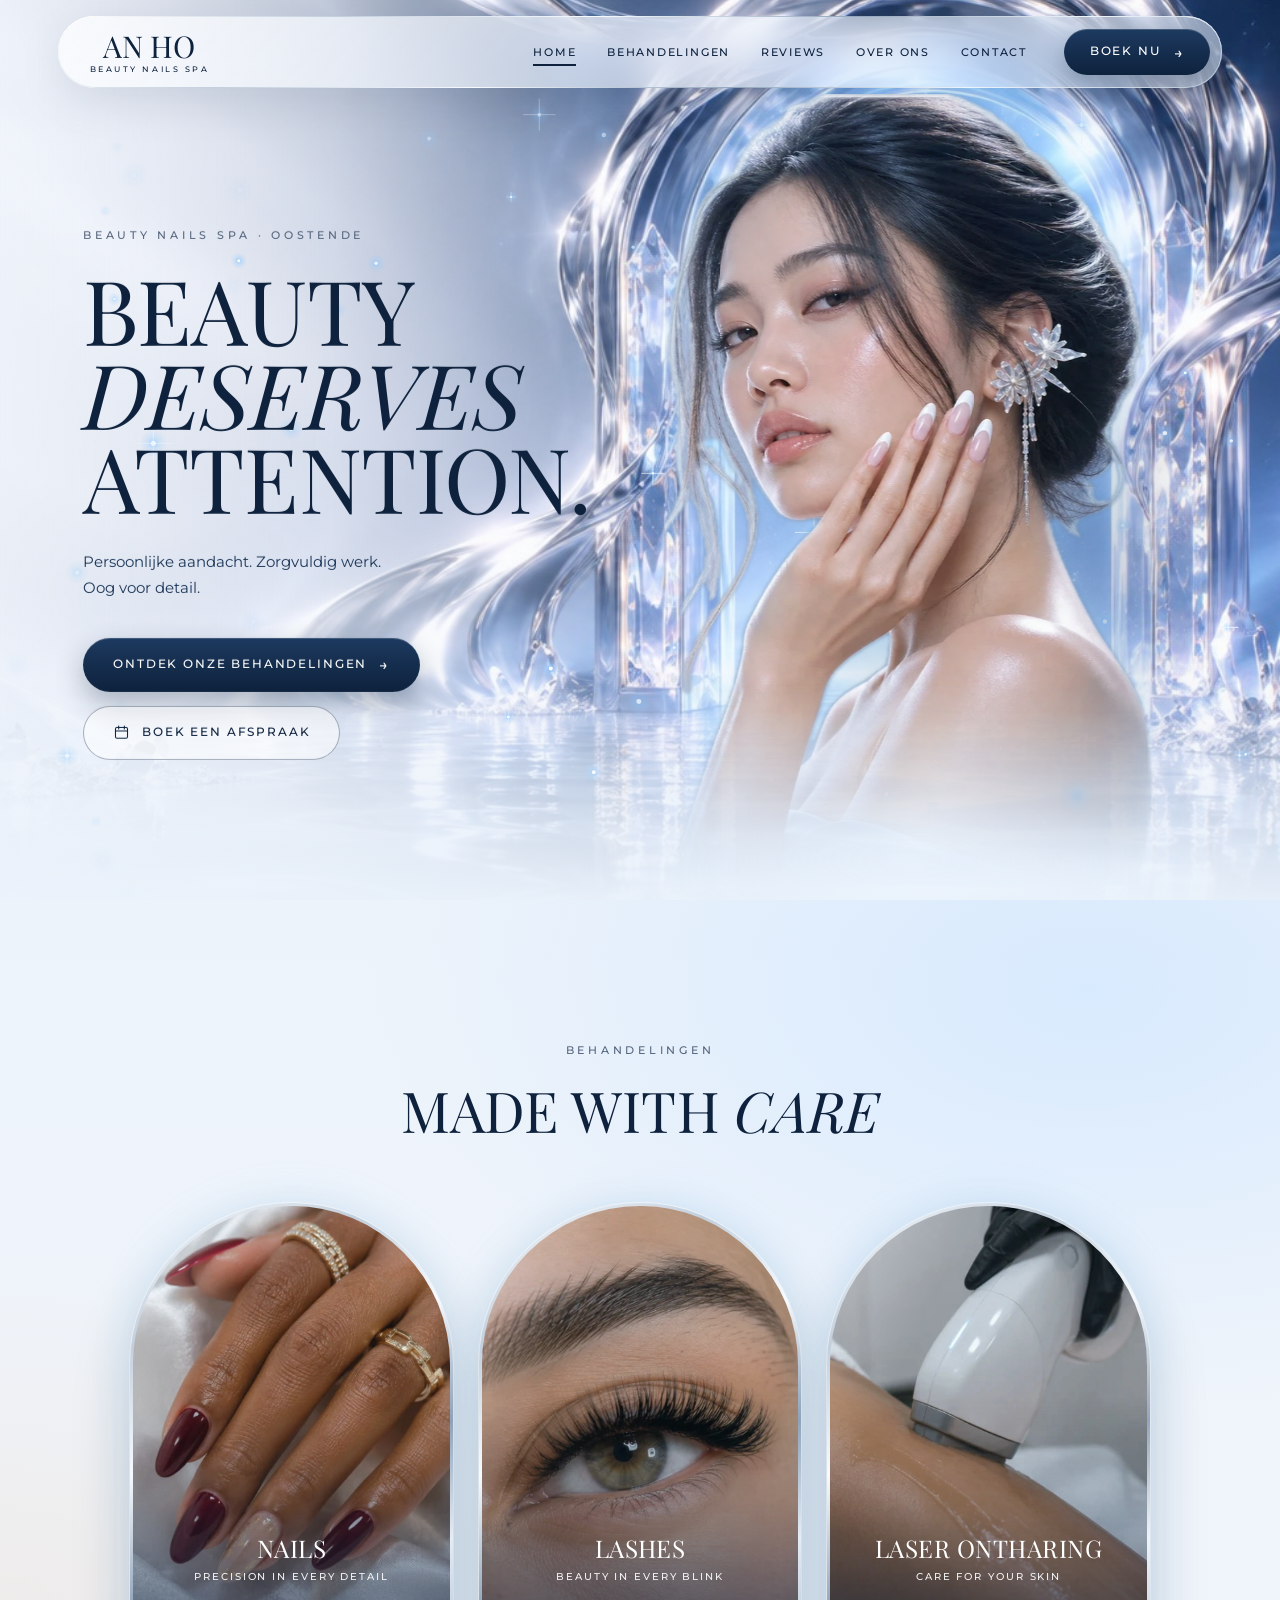
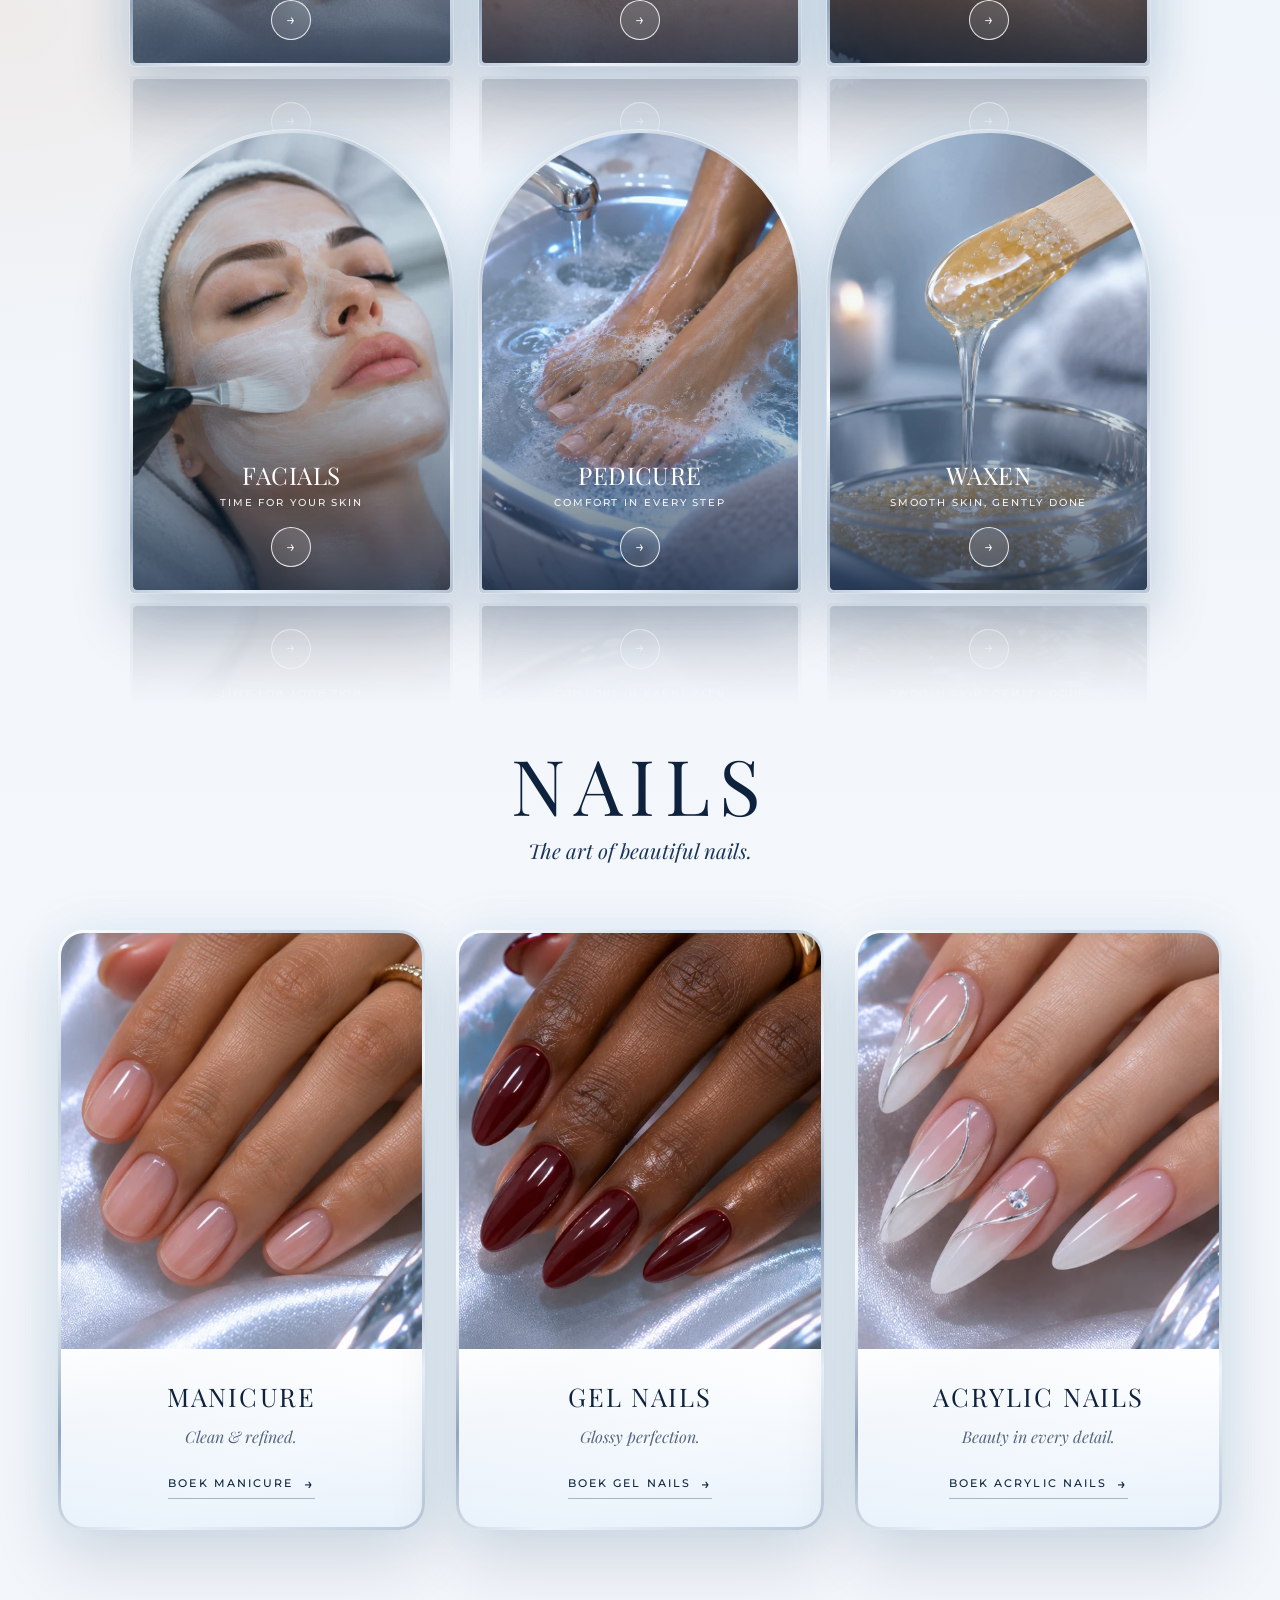
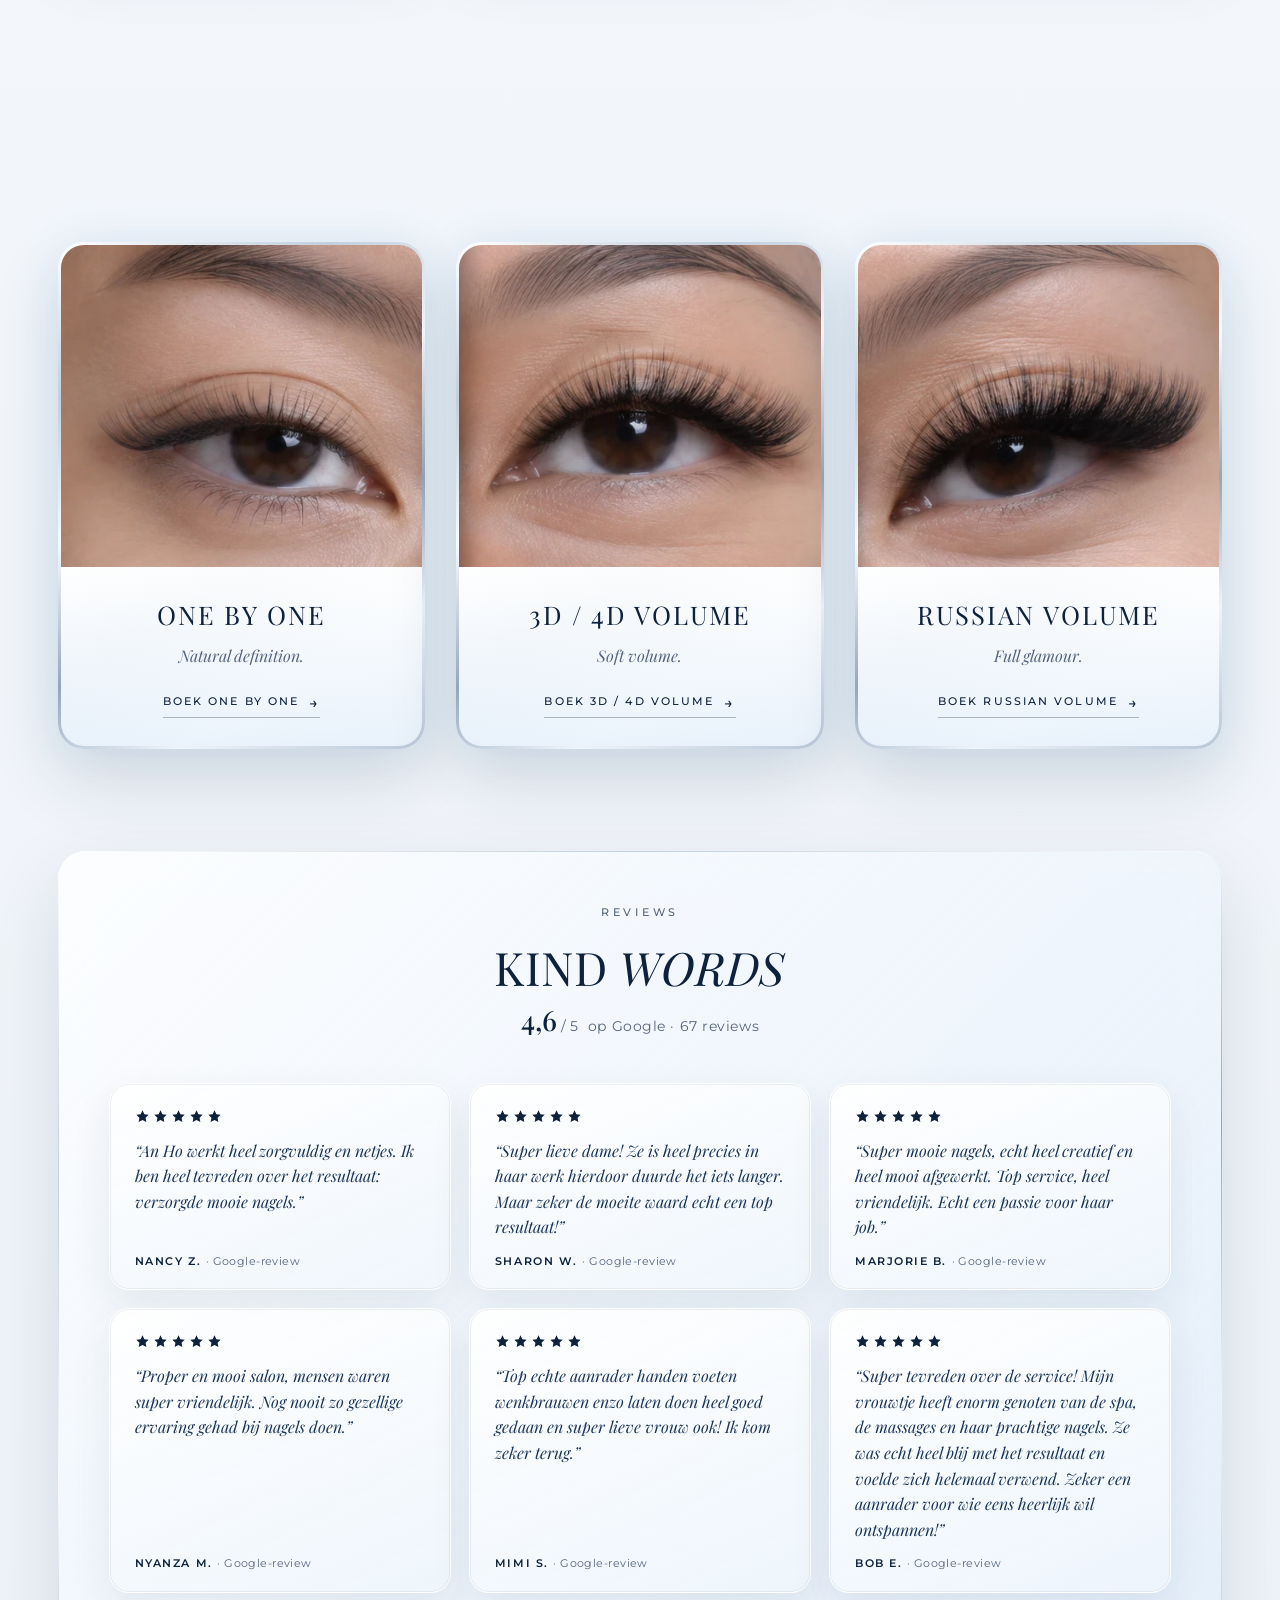
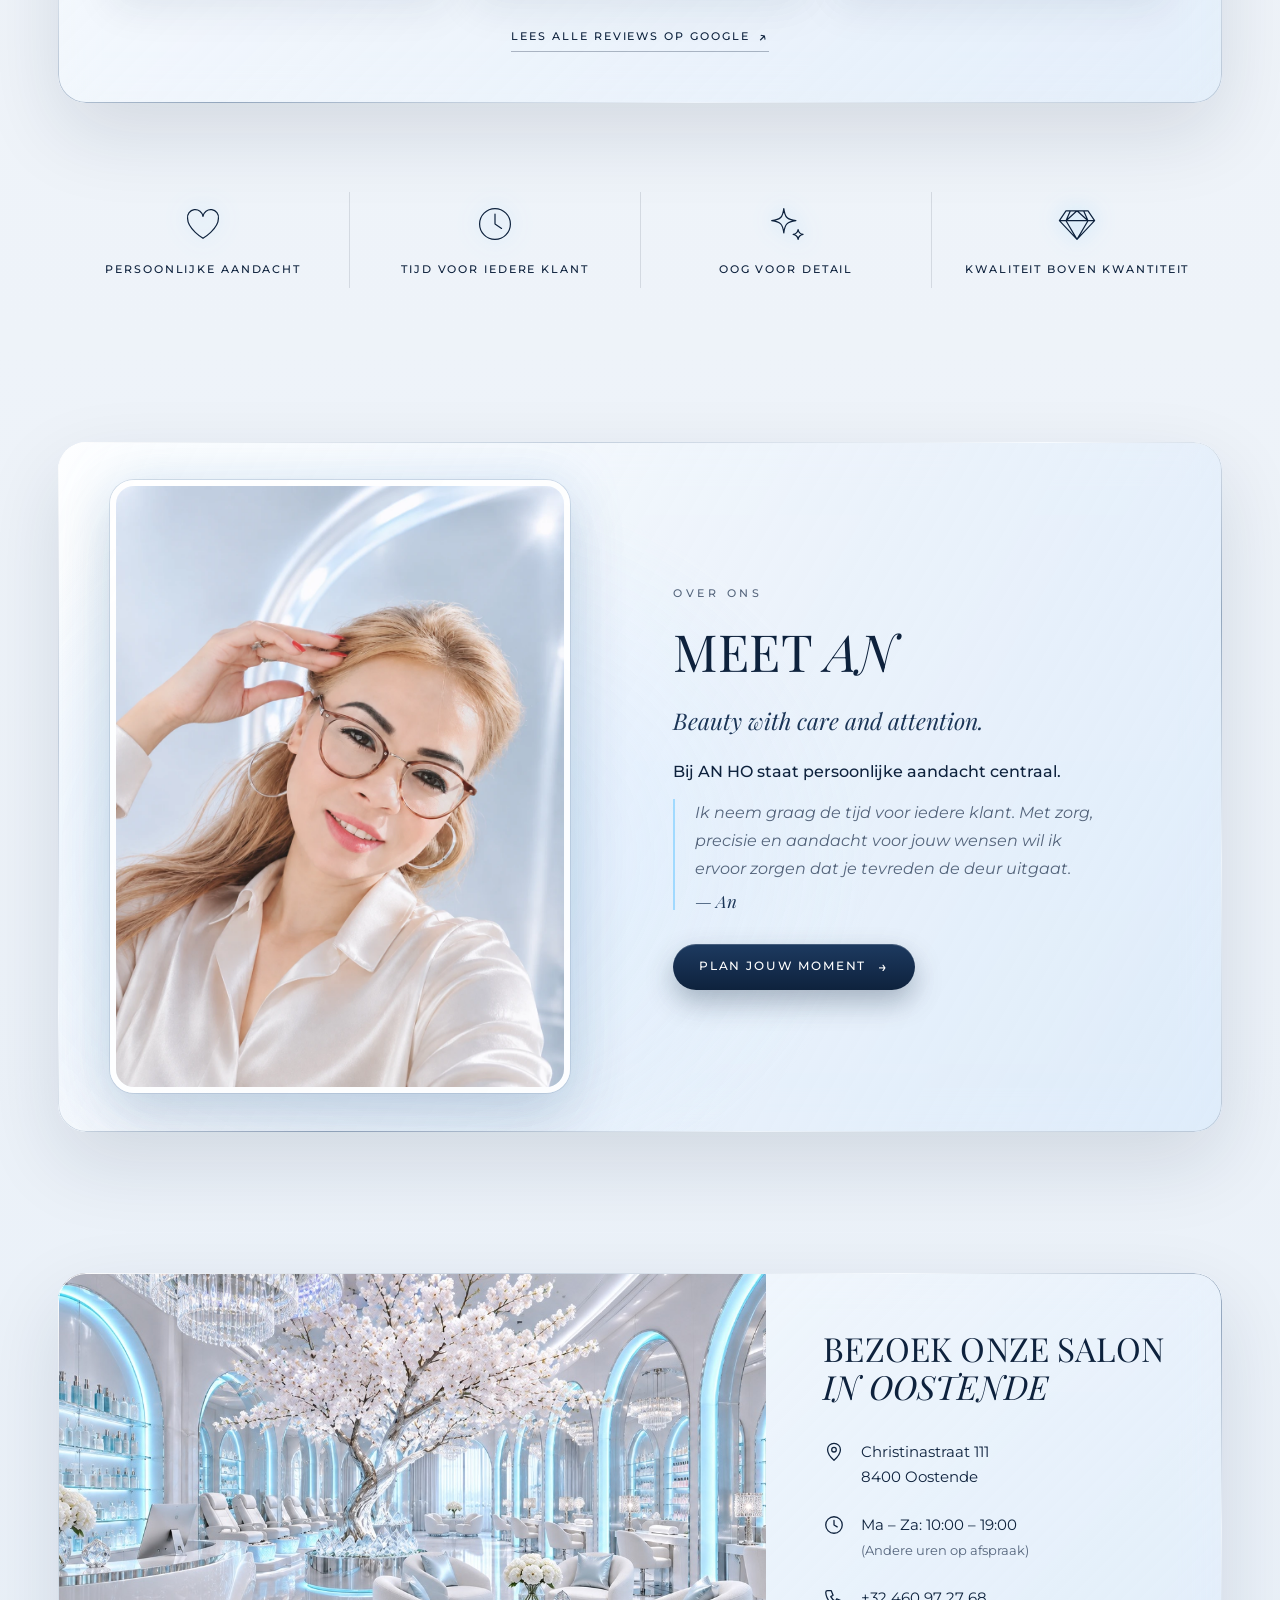
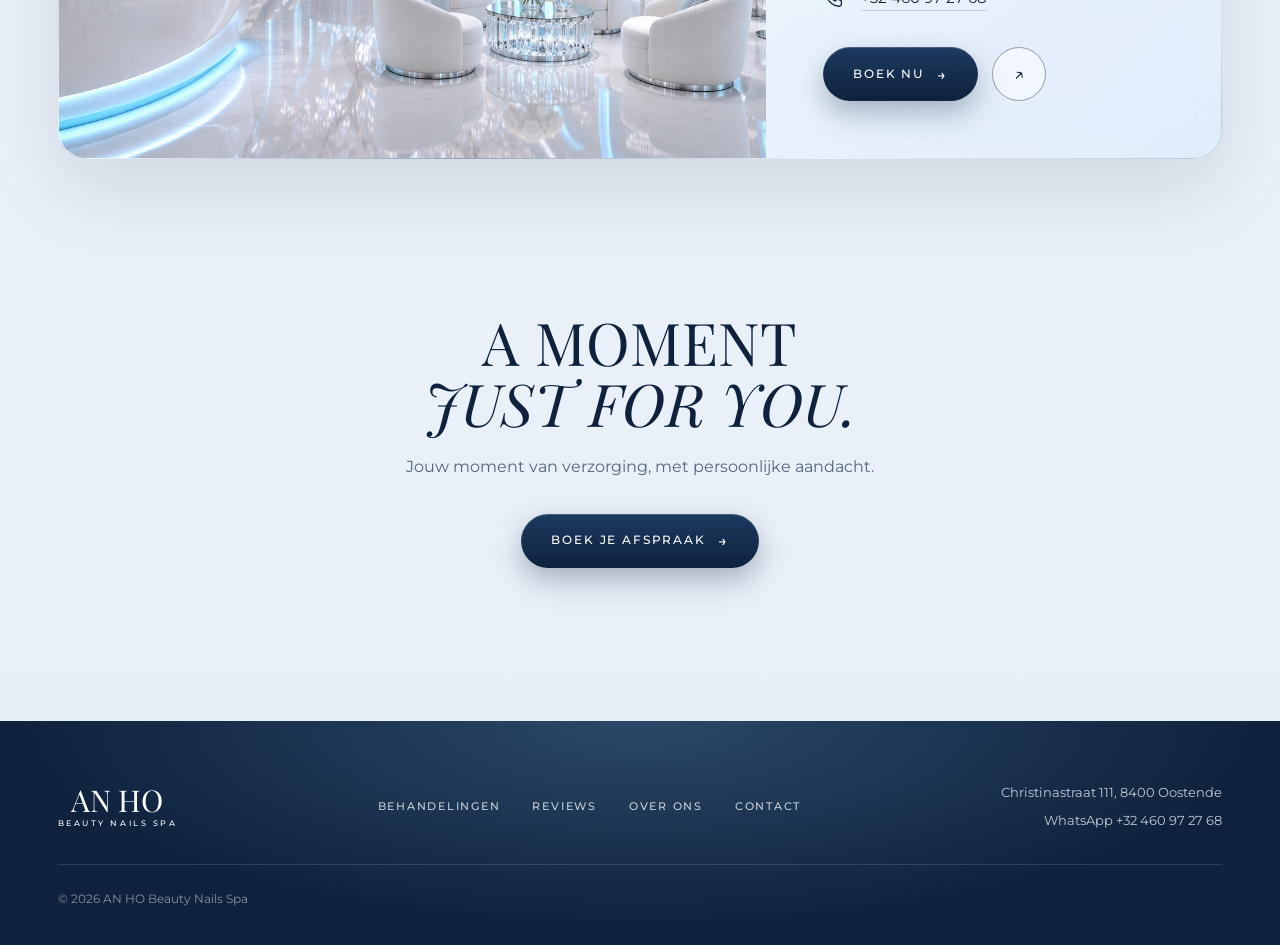
==== index.html @ 049bf2ed "Website AN HO Beauty Nails Spa Statische site voor GitHub Pages: hero met portaal en model, behandel" ====
<!doctype html>
<html lang="nl">
<head>
  <meta charset="utf-8" />
  <meta name="viewport" content="width=device-width, initial-scale=1" />
  <meta name="theme-color" content="#E9F1FA" />
  <meta name="description" content="AN HO Beauty Nails Spa in Oostende: nails, lashes, laser ontharing en facials met persoonlijke aandacht, zorgvuldig werk en oog voor detail. Boek je afspraak via WhatsApp." />
  <title>AN HO Beauty Nails Spa · Oostende</title>
  <link rel="preconnect" href="https://fonts.googleapis.com" />
  <link rel="preconnect" href="https://fonts.gstatic.com" crossorigin />
  <link href="https://fonts.googleapis.com/css2?family=Montserrat:wght@300;400;500;600&family=Playfair+Display:ital,wght@0,400;0,500;1,400;1,500&display=swap" rel="stylesheet" />
  <link rel="preload" href="media/portal.jpg" as="image" />
  <link rel="preload" href="media/hero-model.webp" as="image" />
  <link rel="stylesheet" href="styles.css?v=20261123m" />
</head>
<body>
  <a class="skip" href="#main">Ga naar de inhoud</a>

  <!-- ================= HEADER ================= -->
  <header class="header" id="header">
    <a class="logo" href="#home" aria-label="AN HO Beauty Nails Spa, naar boven">
      <span class="logo-main">AN HO</span>
      <span class="logo-sub">Beauty Nails Spa</span>
    </a>
    <nav class="nav" id="nav" aria-label="Hoofdmenu">
      <a href="#home" class="is-current">Home</a>
      <a href="#behandelingen">Behandelingen</a>
      <a href="#reviews">Reviews</a>
      <a href="#over-ons">Over ons</a>
      <a href="#contact">Contact</a>
      <a class="btn btn-primary nav-cta" href="https://wa.me/32460972768?text=Hallo%20AN%20HO%2C%20ik%20wil%20graag%20een%20afspraak%20boeken." target="_blank" rel="noreferrer">Boek nu <span class="arrow" aria-hidden="true">→</span></a>
    </nav>
    <button class="menu-btn" id="menu-btn" type="button" aria-expanded="false" aria-controls="nav" aria-label="Menu openen">
      <span></span><span></span><span></span>
    </button>
  </header>

  <main id="main">

    <!-- ================= HERO — portaal + gefotografeerde hand ================= -->
    <section class="hero" id="home" aria-labelledby="hero-title">
      <div class="hero-stage">
        <div class="hero-bg" aria-hidden="true">
          <video class="hero-bg-video" src="media/portal-loop.mp4" poster="media/portal.jpg" muted loop playsinline preload="auto" disablepictureinpicture></video>
          <span class="hero-arch-glow"></span>
          <span class="hero-arch-glint"></span>
        </div>
        <div class="hero-veil" aria-hidden="true"></div>
        <canvas class="hero-particles hero-particles-back" aria-hidden="true"></canvas>
        <div class="hero-model" aria-hidden="true">
          <div class="hero-model-float">
            <img src="media/hero-model.webp" alt="" width="740" height="1199" fetchpriority="high" />
            <span class="hero-model-tint"></span>
            <span class="hero-model-rim rim-left"></span>
            <span class="hero-model-rim rim-right"></span>
          </div>
        </div>
        <div class="hero-haze" aria-hidden="true"></div>
        <canvas class="hero-particles hero-particles-front" aria-hidden="true"></canvas>

        <div class="hero-content">
          <p class="eyebrow">Beauty Nails Spa · Oostende</p>
          <h1 id="hero-title">Beauty<br /><em>deserves</em><br />attention.</h1>
          <p class="hero-intro"><span>Persoonlijke aandacht.</span> <span>Zorgvuldig werk.</span> <span>Oog voor detail.</span></p>
          <div class="hero-actions">
            <a class="btn btn-primary btn-lg" href="#behandelingen">Ontdek onze behandelingen <span class="arrow" aria-hidden="true">→</span></a>
            <a class="btn btn-glass btn-lg" href="https://wa.me/32460972768?text=Hallo%20AN%20HO%2C%20ik%20wil%20graag%20een%20afspraak%20boeken." target="_blank" rel="noreferrer">
              <svg viewBox="0 0 24 24" aria-hidden="true"><rect x="3.5" y="5" width="17" height="15" rx="2"/><path d="M3.5 10h17M8 3v4M16 3v4"/></svg>
              Boek een afspraak
            </a>
          </div>
        </div>
      </div>
    </section>

    <!-- ================= BEHANDELINGEN — glazen portalen ================= -->
    <section class="treatments" id="behandelingen" aria-labelledby="treat-title">
      <div class="section-head reveal">
        <p class="eyebrow">Behandelingen</p>
        <h2 id="treat-title">Made with <em>care</em></h2>
      </div>
      <div class="arch-grid">
        <a class="arch reveal" href="#nails">
          <span class="arch-frame"><img class="arch-photo arch-nails" src="media/treat-nails.jpg?v=2" alt="Hand met verzorgde, zachtroze French manicure op zilverwit satijn" loading="lazy" width="488" height="667" /></span>
          <span class="arch-info">
            <span class="arch-title">Nails</span>
            <span class="arch-sub">Precision in every detail</span>
            <span class="circle" aria-hidden="true">→</span>
          </span>
        </a>
        <a class="arch reveal" href="#lashes">
          <span class="arch-frame"><img class="arch-photo arch-lashes" src="media/treat-lashes.jpg?v=2" alt="Close-up van een oog met professioneel gezette wimperextensions" loading="lazy" width="488" height="667" /></span>
          <span class="arch-info">
            <span class="arch-title">Lashes</span>
            <span class="arch-sub">Beauty in every blink</span>
            <span class="circle" aria-hidden="true">→</span>
          </span>
        </a>
        <a class="arch reveal" href="https://wa.me/32460972768?text=Hallo%20AN%20HO%2C%20ik%20wil%20graag%20een%20afspraak%20voor%20laser%20ontharing." target="_blank" rel="noreferrer">
          <span class="arch-frame"><img class="arch-photo arch-laser" src="media/treat-laser.jpg?v=2" alt="Laserontharing: een behandelaar houdt het toestel op de huid" loading="lazy" width="488" height="667" /></span>
          <span class="arch-info">
            <span class="arch-title">Laser ontharing</span>
            <span class="arch-sub">Care for your skin</span>
            <span class="circle" aria-hidden="true">→</span>
          </span>
        </a>
        <a class="arch reveal" href="https://wa.me/32460972768?text=Hallo%20AN%20HO%2C%20ik%20wil%20graag%20een%20afspraak%20voor%20een%20facial." target="_blank" rel="noreferrer">
          <span class="arch-frame"><img class="arch-photo arch-facials" src="media/treat-facials.jpg?v=2" alt="Vrouw met gesloten ogen krijgt een gezichtsmasker aangebracht met een kwastje" loading="lazy" width="488" height="667" /></span>
          <span class="arch-info">
            <span class="arch-title">Facials</span>
            <span class="arch-sub">Time for your skin</span>
            <span class="circle" aria-hidden="true">→</span>
          </span>
        </a>
        <a class="arch reveal" href="https://wa.me/32460972768?text=Hallo%20AN%20HO%2C%20ik%20wil%20graag%20een%20afspraak%20voor%20een%20pedicure." target="_blank" rel="noreferrer">
          <span class="arch-frame"><img class="arch-photo arch-pedicure" src="media/treat-pedicure.jpg" alt="Voeten in een voetbad met schuimend water tijdens een pedicure" loading="lazy" width="683" height="1053" /></span>
          <span class="arch-info">
            <span class="arch-title">Pedicure</span>
            <span class="arch-sub">Comfort in every step</span>
            <span class="circle" aria-hidden="true">→</span>
          </span>
        </a>
        <a class="arch reveal" href="https://wa.me/32460972768?text=Hallo%20AN%20HO%2C%20ik%20wil%20graag%20een%20afspraak%20om%20te%20waxen." target="_blank" rel="noreferrer">
          <span class="arch-frame"><img class="arch-photo arch-waxen" src="media/treat-waxen.jpg" alt="Warme wax die van een houten spatel in een glazen schaal loopt" loading="lazy" width="683" height="1053" /></span>
          <span class="arch-info">
            <span class="arch-title">Waxen</span>
            <span class="arch-sub">Smooth skin, gently done</span>
            <span class="circle" aria-hidden="true">→</span>
          </span>
        </a>
      </div>
    </section>

    <!-- ================= NAILS — drie diensten ================= -->
    <section class="nails" id="nails" aria-labelledby="nails-title">
      <div class="section-head reveal">
        <h2 id="nails-title">Nails</h2>
        <p class="section-sub">The art of beautiful nails.</p>
      </div>
      <div class="nail-grid">
        <article class="nail-card reveal">
          <div class="nail-img"><img src="media/nails-manicure.jpg?v=2" alt="Close-up van verzorgde nagels met glanzende nude lak" loading="lazy" width="548" height="941" /></div>
          <div class="nail-body">
            <h3>Manicure</h3>
            <p class="nail-tag">Clean &amp; refined.</p>
            <a class="nail-link" href="https://wa.me/32460972768?text=Hallo%20AN%20HO%2C%20ik%20wil%20graag%20een%20afspraak%20voor%20een%20manicure." target="_blank" rel="noreferrer">Boek manicure <span class="arrow" aria-hidden="true">→</span></a>
          </div>
        </article>
        <article class="nail-card reveal">
          <div class="nail-img"><img src="media/nails-gel.jpg?v=2" alt="Close-up van hoogglanzende parelwitte gelnagels" loading="lazy" width="548" height="941" /></div>
          <div class="nail-body">
            <h3>Gel nails</h3>
            <p class="nail-tag">Glossy perfection.</p>
            <a class="nail-link" href="https://wa.me/32460972768?text=Hallo%20AN%20HO%2C%20ik%20wil%20graag%20een%20afspraak%20voor%20gel%20nails." target="_blank" rel="noreferrer">Boek gel nails <span class="arrow" aria-hidden="true">→</span></a>
          </div>
        </article>
        <article class="nail-card reveal">
          <div class="nail-img"><img src="media/nails-acrylic.jpg?v=2" alt="Close-up van lange gebeeldhouwde acrylnagels met zilveren chroomdetails" loading="lazy" width="548" height="941" /></div>
          <div class="nail-body">
            <h3>Acrylic nails</h3>
            <p class="nail-tag">Beauty in every detail.</p>
            <a class="nail-link" href="https://wa.me/32460972768?text=Hallo%20AN%20HO%2C%20ik%20wil%20graag%20een%20afspraak%20voor%20acrylic%20nails." target="_blank" rel="noreferrer">Boek acrylic nails <span class="arrow" aria-hidden="true">→</span></a>
          </div>
        </article>
      </div>
    </section>

    <!-- ================= LASHES — drie behandelingen ================= -->
    <section class="nails lashes" id="lashes" aria-labelledby="lashes-title">
      <div class="section-head reveal">
        <h2 id="lashes-title">Lashes</h2>
        <p class="section-sub">Elegance in every blink.</p>
      </div>
      <div class="nail-grid">
        <article class="nail-card reveal">
          <div class="nail-img"><img src="media/lashes-onebyone.jpg" alt="Close-up van natuurlijke one-by-one wimperextensions" loading="lazy" width="424" height="378" /></div>
          <div class="nail-body">
            <h3>One by one</h3>
            <p class="nail-tag">Natural definition.</p>
            <a class="nail-link" href="https://wa.me/32460972768?text=Hallo%20AN%20HO%2C%20ik%20wil%20graag%20een%20afspraak%20voor%20one%20by%20one%20lashes." target="_blank" rel="noreferrer">Boek one by one <span class="arrow" aria-hidden="true">→</span></a>
          </div>
        </article>
        <article class="nail-card reveal">
          <div class="nail-img"><img src="media/lashes-volume.jpg" alt="Close-up van zachte 3D/4D volume wimpers" loading="lazy" width="424" height="378" /></div>
          <div class="nail-body">
            <h3>3D / 4D volume</h3>
            <p class="nail-tag">Soft volume.</p>
            <a class="nail-link" href="https://wa.me/32460972768?text=Hallo%20AN%20HO%2C%20ik%20wil%20graag%20een%20afspraak%20voor%203D%2F4D%20volume%20lashes." target="_blank" rel="noreferrer">Boek 3D / 4D volume <span class="arrow" aria-hidden="true">→</span></a>
          </div>
        </article>
        <article class="nail-card reveal">
          <div class="nail-img"><img src="media/lashes-russian.jpg" alt="Close-up van volle Russian volume wimpers" loading="lazy" width="424" height="378" /></div>
          <div class="nail-body">
            <h3>Russian volume</h3>
            <p class="nail-tag">Full glamour.</p>
            <a class="nail-link" href="https://wa.me/32460972768?text=Hallo%20AN%20HO%2C%20ik%20wil%20graag%20een%20afspraak%20voor%20Russian%20volume%20lashes." target="_blank" rel="noreferrer">Boek Russian volume <span class="arrow" aria-hidden="true">→</span></a>
          </div>
        </article>
      </div>
    </section>

    <!-- ================= REVIEWS (uit Google-reviews, 5 sterren, onverkort) ================= -->
    <section class="reviews" id="reviews" aria-labelledby="reviews-title">
      <div class="glass reviews-panel">
        <div class="reviews-head reveal">
          <p class="eyebrow">Reviews</p>
          <h2 id="reviews-title">Kind <em>words</em></h2>
          <p class="rv-score"><span class="rv-score-num">4,6</span> / 5 <span class="rv-score-sub">op Google · 67 reviews</span></p>
        </div>
        <div class="rv-grid">
          <figure class="rv-card reveal">
            <span class="rv-stars" aria-label="5 van 5 sterren"><svg viewBox="0 0 20 20"><path d="M10 1.8l2.5 5.2 5.7.8-4.1 4 1 5.6L10 14.7l-5.1 2.7 1-5.6-4.1-4 5.7-.8z"/></svg><svg viewBox="0 0 20 20"><path d="M10 1.8l2.5 5.2 5.7.8-4.1 4 1 5.6L10 14.7l-5.1 2.7 1-5.6-4.1-4 5.7-.8z"/></svg><svg viewBox="0 0 20 20"><path d="M10 1.8l2.5 5.2 5.7.8-4.1 4 1 5.6L10 14.7l-5.1 2.7 1-5.6-4.1-4 5.7-.8z"/></svg><svg viewBox="0 0 20 20"><path d="M10 1.8l2.5 5.2 5.7.8-4.1 4 1 5.6L10 14.7l-5.1 2.7 1-5.6-4.1-4 5.7-.8z"/></svg><svg viewBox="0 0 20 20"><path d="M10 1.8l2.5 5.2 5.7.8-4.1 4 1 5.6L10 14.7l-5.1 2.7 1-5.6-4.1-4 5.7-.8z"/></svg></span>
            <blockquote>“An Ho werkt heel zorgvuldig en netjes. Ik ben heel tevreden over het resultaat: verzorgde mooie nagels.”</blockquote>
            <figcaption>Nancy Z. <span>· Google-review</span></figcaption>
          </figure>
          <figure class="rv-card reveal">
            <span class="rv-stars" aria-label="5 van 5 sterren"><svg viewBox="0 0 20 20"><path d="M10 1.8l2.5 5.2 5.7.8-4.1 4 1 5.6L10 14.7l-5.1 2.7 1-5.6-4.1-4 5.7-.8z"/></svg><svg viewBox="0 0 20 20"><path d="M10 1.8l2.5 5.2 5.7.8-4.1 4 1 5.6L10 14.7l-5.1 2.7 1-5.6-4.1-4 5.7-.8z"/></svg><svg viewBox="0 0 20 20"><path d="M10 1.8l2.5 5.2 5.7.8-4.1 4 1 5.6L10 14.7l-5.1 2.7 1-5.6-4.1-4 5.7-.8z"/></svg><svg viewBox="0 0 20 20"><path d="M10 1.8l2.5 5.2 5.7.8-4.1 4 1 5.6L10 14.7l-5.1 2.7 1-5.6-4.1-4 5.7-.8z"/></svg><svg viewBox="0 0 20 20"><path d="M10 1.8l2.5 5.2 5.7.8-4.1 4 1 5.6L10 14.7l-5.1 2.7 1-5.6-4.1-4 5.7-.8z"/></svg></span>
            <blockquote>“Super lieve dame! Ze is heel precies in haar werk hierdoor duurde het iets langer. Maar zeker de moeite waard echt een top resultaat!”</blockquote>
            <figcaption>Sharon W. <span>· Google-review</span></figcaption>
          </figure>
          <figure class="rv-card reveal">
            <span class="rv-stars" aria-label="5 van 5 sterren"><svg viewBox="0 0 20 20"><path d="M10 1.8l2.5 5.2 5.7.8-4.1 4 1 5.6L10 14.7l-5.1 2.7 1-5.6-4.1-4 5.7-.8z"/></svg><svg viewBox="0 0 20 20"><path d="M10 1.8l2.5 5.2 5.7.8-4.1 4 1 5.6L10 14.7l-5.1 2.7 1-5.6-4.1-4 5.7-.8z"/></svg><svg viewBox="0 0 20 20"><path d="M10 1.8l2.5 5.2 5.7.8-4.1 4 1 5.6L10 14.7l-5.1 2.7 1-5.6-4.1-4 5.7-.8z"/></svg><svg viewBox="0 0 20 20"><path d="M10 1.8l2.5 5.2 5.7.8-4.1 4 1 5.6L10 14.7l-5.1 2.7 1-5.6-4.1-4 5.7-.8z"/></svg><svg viewBox="0 0 20 20"><path d="M10 1.8l2.5 5.2 5.7.8-4.1 4 1 5.6L10 14.7l-5.1 2.7 1-5.6-4.1-4 5.7-.8z"/></svg></span>
            <blockquote>“Super mooie nagels, echt heel creatief en heel mooi afgewerkt. Top service, heel vriendelijk. Echt een passie voor haar job.”</blockquote>
            <figcaption>Marjorie B. <span>· Google-review</span></figcaption>
          </figure>
          <figure class="rv-card reveal">
            <span class="rv-stars" aria-label="5 van 5 sterren"><svg viewBox="0 0 20 20"><path d="M10 1.8l2.5 5.2 5.7.8-4.1 4 1 5.6L10 14.7l-5.1 2.7 1-5.6-4.1-4 5.7-.8z"/></svg><svg viewBox="0 0 20 20"><path d="M10 1.8l2.5 5.2 5.7.8-4.1 4 1 5.6L10 14.7l-5.1 2.7 1-5.6-4.1-4 5.7-.8z"/></svg><svg viewBox="0 0 20 20"><path d="M10 1.8l2.5 5.2 5.7.8-4.1 4 1 5.6L10 14.7l-5.1 2.7 1-5.6-4.1-4 5.7-.8z"/></svg><svg viewBox="0 0 20 20"><path d="M10 1.8l2.5 5.2 5.7.8-4.1 4 1 5.6L10 14.7l-5.1 2.7 1-5.6-4.1-4 5.7-.8z"/></svg><svg viewBox="0 0 20 20"><path d="M10 1.8l2.5 5.2 5.7.8-4.1 4 1 5.6L10 14.7l-5.1 2.7 1-5.6-4.1-4 5.7-.8z"/></svg></span>
            <blockquote>“Proper en mooi salon, mensen waren super vriendelijk. Nog nooit zo gezellige ervaring gehad bij nagels doen.”</blockquote>
            <figcaption>Nyanza M. <span>· Google-review</span></figcaption>
          </figure>
          <figure class="rv-card reveal">
            <span class="rv-stars" aria-label="5 van 5 sterren"><svg viewBox="0 0 20 20"><path d="M10 1.8l2.5 5.2 5.7.8-4.1 4 1 5.6L10 14.7l-5.1 2.7 1-5.6-4.1-4 5.7-.8z"/></svg><svg viewBox="0 0 20 20"><path d="M10 1.8l2.5 5.2 5.7.8-4.1 4 1 5.6L10 14.7l-5.1 2.7 1-5.6-4.1-4 5.7-.8z"/></svg><svg viewBox="0 0 20 20"><path d="M10 1.8l2.5 5.2 5.7.8-4.1 4 1 5.6L10 14.7l-5.1 2.7 1-5.6-4.1-4 5.7-.8z"/></svg><svg viewBox="0 0 20 20"><path d="M10 1.8l2.5 5.2 5.7.8-4.1 4 1 5.6L10 14.7l-5.1 2.7 1-5.6-4.1-4 5.7-.8z"/></svg><svg viewBox="0 0 20 20"><path d="M10 1.8l2.5 5.2 5.7.8-4.1 4 1 5.6L10 14.7l-5.1 2.7 1-5.6-4.1-4 5.7-.8z"/></svg></span>
            <blockquote>“Top echte aanrader handen voeten wenkbrauwen enzo laten doen heel goed gedaan en super lieve vrouw ook! Ik kom zeker terug.”</blockquote>
            <figcaption>Mimi S. <span>· Google-review</span></figcaption>
          </figure>
          <figure class="rv-card reveal">
            <span class="rv-stars" aria-label="5 van 5 sterren"><svg viewBox="0 0 20 20"><path d="M10 1.8l2.5 5.2 5.7.8-4.1 4 1 5.6L10 14.7l-5.1 2.7 1-5.6-4.1-4 5.7-.8z"/></svg><svg viewBox="0 0 20 20"><path d="M10 1.8l2.5 5.2 5.7.8-4.1 4 1 5.6L10 14.7l-5.1 2.7 1-5.6-4.1-4 5.7-.8z"/></svg><svg viewBox="0 0 20 20"><path d="M10 1.8l2.5 5.2 5.7.8-4.1 4 1 5.6L10 14.7l-5.1 2.7 1-5.6-4.1-4 5.7-.8z"/></svg><svg viewBox="0 0 20 20"><path d="M10 1.8l2.5 5.2 5.7.8-4.1 4 1 5.6L10 14.7l-5.1 2.7 1-5.6-4.1-4 5.7-.8z"/></svg><svg viewBox="0 0 20 20"><path d="M10 1.8l2.5 5.2 5.7.8-4.1 4 1 5.6L10 14.7l-5.1 2.7 1-5.6-4.1-4 5.7-.8z"/></svg></span>
            <blockquote>“Super tevreden over de service! Mijn vrouwtje heeft enorm genoten van de spa, de massages en haar prachtige nagels. Ze was echt heel blij met het resultaat en voelde zich helemaal verwend. Zeker een aanrader voor wie eens heerlijk wil ontspannen!”</blockquote>
            <figcaption>Bob E. <span>· Google-review</span></figcaption>
          </figure>
        </div>
        <a class="rv-more" href="https://www.google.com/search?q=An+Ho+Beauty+Nails+Spa+Oostende+reviews" target="_blank" rel="noreferrer">Lees alle reviews op Google <span class="arrow" aria-hidden="true">↗</span></a>
      </div>
    </section>

    <!-- ================= USP's ================= -->
    <section class="usps" aria-label="Waarom AN HO">
      <div class="usp reveal">
        <svg viewBox="0 0 40 40" aria-hidden="true"><path d="M20 33S6 24.5 6 15a7 7 0 0 1 14-2 7 7 0 0 1 14 2c0 9.5-14 18-14 18z"/></svg>
        <span>Persoonlijke aandacht</span>
      </div>
      <div class="usp reveal">
        <svg viewBox="0 0 40 40" aria-hidden="true"><circle cx="20" cy="20" r="14"/><path d="M20 11v9l6 4"/></svg>
        <span>Tijd voor iedere klant</span>
      </div>
      <div class="usp reveal">
        <svg viewBox="0 0 40 40" aria-hidden="true"><path d="M18 6c1 8 3 10 11 11-8 1-10 3-11 11-1-8-3-10-11-11 8-1 10-3 11-11z M31 25c.5 3 1.5 4 4.5 4.5-3 .5-4 1.5-4.5 4.5-.5-3-1.5-4-4.5-4.5 3-.5 4-1.5 4.5-4.5z"/></svg>
        <span>Oog voor detail</span>
      </div>
      <div class="usp reveal">
        <svg viewBox="0 0 40 40" aria-hidden="true"><path d="M10 8h20l6 9-16 17L4 17z M4 17h32 M14 8l-4 9 10 17 10-17-4-9 M10 17l10-9 10 9"/></svg>
        <span>Kwaliteit boven kwantiteit</span>
      </div>
    </section>

    <!-- ================= OVER ONS — MEET AN ================= -->
    <section class="confident meet-an" id="over-ons" aria-labelledby="meet-title">
      <div class="glass confident-panel">
        <figure class="an-portrait reveal">
          <img src="media/an-portret.webp?v=2" alt="Portret van An, eigenaar van AN HO Beauty Nails Spa" loading="lazy" width="1086" height="1448" />
        </figure>
        <div class="confident-text reveal">
          <p class="eyebrow">Over ons</p>
          <h2 id="meet-title">Meet <em>An</em></h2>
          <p class="meet-sub">Beauty with care and attention.</p>
          <p class="meet-lead">Bij AN HO staat persoonlijke aandacht centraal.</p>
          <blockquote class="meet-quote">
            <p>Ik neem graag de tijd voor iedere klant. Met zorg, precisie en aandacht voor jouw wensen wil ik ervoor zorgen dat je tevreden de deur uitgaat.</p>
            <footer>— An</footer>
          </blockquote>
          <a class="btn btn-primary" href="https://wa.me/32460972768?text=Hallo%20AN%20HO%2C%20ik%20wil%20graag%20een%20afspraak%20plannen." target="_blank" rel="noreferrer">Plan jouw moment <span class="arrow" aria-hidden="true">→</span></a>
        </div>
      </div>
    </section>

    <!-- ================= CONTACT / BEZOEK ================= -->
    <section class="visit" id="contact" aria-labelledby="visit-title">
      <div class="glass visit-panel">
        <div class="visit-img">
          <img src="media/salon-portal.jpg" alt="Lichte salon met verlichte bogen, een witte bloesemboom en een glanzende balie" loading="lazy" width="1344" height="752" />
        </div>
        <div class="visit-card reveal">
          <h2 id="visit-title">Bezoek onze salon<br /><em>in Oostende</em></h2>
          <ul class="visit-list">
            <li>
              <svg viewBox="0 0 24 24" aria-hidden="true"><path d="M12 21s-7-6.2-7-11.5a7 7 0 0 1 14 0C19 14.8 12 21 12 21z"/><circle cx="12" cy="9.5" r="2.5"/></svg>
              <span>Christinastraat 111<br />8400 Oostende</span>
            </li>
            <li>
              <svg viewBox="0 0 24 24" aria-hidden="true"><circle cx="12" cy="12" r="9"/><path d="M12 7v5l3.5 2"/></svg>
              <!-- Openingsuren overgenomen uit de design guideline — controleer -->
              <span>Ma – Za: 10:00 – 19:00<br /><small>(Andere uren op afspraak)</small></span>
            </li>
            <li>
              <svg viewBox="0 0 24 24" aria-hidden="true"><path d="M5 4h4l2 5-2.5 1.5a11 11 0 0 0 5 5L15 13l5 2v4a2 2 0 0 1-2 2A16 16 0 0 1 3 6a2 2 0 0 1 2-2z"/></svg>
              <a href="tel:+32460972768">+32 460 97 27 68</a>
            </li>
          </ul>
          <div class="visit-actions">
            <a class="btn btn-primary btn-lg" href="https://wa.me/32460972768?text=Hallo%20AN%20HO%2C%20ik%20wil%20graag%20een%20afspraak%20boeken." target="_blank" rel="noreferrer">Boek nu <span class="arrow" aria-hidden="true">→</span></a>
            <a class="circle circle-line circle-lg" href="https://www.google.com/maps/search/?api=1&amp;query=Christinastraat+111%2C+8400+Oostende%2C+Belgium" target="_blank" rel="noreferrer" aria-label="Open route in Google Maps">↗</a>
          </div>
        </div>
      </div>
    </section>

    <!-- ================= SLOT-CTA ================= -->
    <section class="final-cta" aria-labelledby="final-title">
      <div class="final-inner reveal">
        <h2 id="final-title">A moment<br /><em>just for you.</em></h2>
        <p>Jouw moment van verzorging, met persoonlijke aandacht.</p>
        <a class="btn btn-primary btn-lg" href="https://wa.me/32460972768?text=Hallo%20AN%20HO%2C%20ik%20wil%20graag%20een%20afspraak%20boeken." target="_blank" rel="noreferrer">Boek je afspraak <span class="arrow" aria-hidden="true">→</span></a>
      </div>
    </section>
  </main>

  <!-- ================= FOOTER ================= -->
  <footer class="footer">
    <div class="footer-brand">
      <span class="logo-main">AN HO</span>
      <span class="logo-sub">Beauty Nails Spa</span>
    </div>
    <nav class="footer-nav" aria-label="Footer">
      <a href="#behandelingen">Behandelingen</a>
      <a href="#reviews">Reviews</a>
      <a href="#over-ons">Over ons</a>
      <a href="#contact">Contact</a>
    </nav>
    <div class="footer-contact">
      <span>Christinastraat 111, 8400 Oostende</span>
      <a href="https://wa.me/32460972768" target="_blank" rel="noreferrer">WhatsApp +32 460 97 27 68</a>
    </div>
    <p class="footer-copy">© <span id="year">2026</span> AN HO Beauty Nails Spa</p>
  </footer>

  <a class="mobile-book" href="https://wa.me/32460972768?text=Hallo%20AN%20HO%2C%20ik%20wil%20graag%20een%20afspraak%20boeken." target="_blank" rel="noreferrer">Boek nu <span class="arrow" aria-hidden="true">→</span></a>

  <script src="script.js?v=20261123"></script>
  <script src="hero.js?v=20261123"></script>
</body>
</html>
---- styles.css ----
/* =========================================================
   AN HO Beauty Nails Spa — Next level
   Futuristic · Luxury · Interactive
   ========================================================= */
:root {
  --navy: #0E223D;       /* deep navy: tekst, knoppen */
  --navy-2: #1B3557;
  --ice: #CFE6FF;        /* ice blue: licht en glow */
  --pearl: #F8F8F8;      /* pearl white */
  --silver: #C9CED6;     /* silver grey */
  --nude: #EDE5DF;       /* soft nude accent */
  --glow: #8FD3FF;
  --text: #0E223D;
  --muted: #55657C;
  --line: rgba(14, 34, 61, .12);

  --serif: "Playfair Display", Georgia, serif;
  --sans: "Montserrat", system-ui, sans-serif;

  --gutter: clamp(20px, 4.5vw, 64px);
  --radius: 28px;
  --chrome: linear-gradient(150deg, #ffffff 0%, #c3cfdd 22%, #f7fbff 42%, #93a6bd 62%, #eef4fb 80%, #b8c6d6 100%);
  --glass-bg: linear-gradient(135deg, rgba(255,255,255,.78), rgba(214,232,250,.42));
  --shadow: 0 30px 80px rgba(14, 34, 61, .12);
}

*, *::before, *::after { box-sizing: border-box; }
html { scroll-behavior: smooth; scroll-padding-top: 90px; overflow-x: clip; }
body {
  margin: 0;
  color: var(--text);
  font: 400 15px/1.7 var(--sans);
  -webkit-font-smoothing: antialiased;
  background:
    radial-gradient(1200px 700px at 85% 110vh, rgba(207,230,255,.7), transparent 60%),
    radial-gradient(900px 600px at 0% 180vh, rgba(237,229,223,.6), transparent 60%),
    linear-gradient(180deg, #E9F1FA 0%, #F4F7FB 35%, #EEF3F9 70%, #E7EFF8 100%);
  overflow-x: hidden;
}
img, video { display: block; max-width: 100%; height: auto; }
a { color: inherit; }
h1, h2, h3 { margin: 0; font-family: var(--serif); font-weight: 400; text-transform: uppercase; letter-spacing: .005em; }
h1 em, h2 em { font-style: italic; }
p { margin: 0; }
a:focus-visible, button:focus-visible { outline: 2px solid var(--navy); outline-offset: 4px; }
.skip { position: absolute; left: 16px; top: -60px; z-index: 100; padding: 10px 16px; background: #fff; border-radius: 8px; }
.skip:focus { top: 12px; }

.eyebrow {
  font-size: 11px; font-weight: 500; letter-spacing: .34em; text-transform: uppercase;
  color: var(--muted); margin-bottom: 22px;
}

/* ---------- Glas ---------- */
.glass {
  position: relative;
  background: var(--glass-bg);
  backdrop-filter: blur(18px) saturate(1.3); -webkit-backdrop-filter: blur(18px) saturate(1.3);
  border-radius: var(--radius);
  box-shadow: var(--shadow), inset 0 1px 0 rgba(255,255,255,.95);
}
.glass::before { /* chromen rand */
  content: ""; position: absolute; inset: 0; border-radius: inherit; padding: 1px; pointer-events: none;
  background: var(--chrome);
  -webkit-mask: linear-gradient(#000 0 0) content-box, linear-gradient(#000 0 0);
  -webkit-mask-composite: xor; mask-composite: exclude;
}

/* ---------- Knoppen ---------- */
.btn {
  display: inline-flex; align-items: center; justify-content: center; gap: 12px;
  min-height: 46px; padding: 0 26px; border-radius: 999px; border: 0;
  font: 500 11.5px/1 var(--sans); letter-spacing: .16em; text-transform: uppercase;
  text-decoration: none; cursor: pointer; white-space: nowrap;
  transition: background .25s ease, color .25s ease, transform .25s ease, box-shadow .25s ease;
}
.btn-lg { min-height: 54px; padding: 0 30px; }
.btn-primary {
  background: linear-gradient(180deg, #1d3a60, var(--navy)); color: #fff;
  box-shadow: 0 12px 28px rgba(14,34,61,.3), inset 0 1px 0 rgba(255,255,255,.18);
}
.btn-primary:hover { transform: translateY(-2px); box-shadow: 0 18px 36px rgba(14,34,61,.36), 0 0 0 4px rgba(143,211,255,.25); }
.btn-glass {
  position: relative; color: var(--navy);
  background: rgba(255,255,255,.55); backdrop-filter: blur(10px); -webkit-backdrop-filter: blur(10px);
  box-shadow: inset 0 0 0 1px rgba(14,34,61,.35);
}
.btn-glass:hover { background: #fff; transform: translateY(-2px); }
.btn svg { width: 17px; height: 17px; fill: none; stroke: currentColor; stroke-width: 1.5; stroke-linecap: round; }
.arrow { font-size: 15px; transition: transform .25s ease; }
.btn:hover .arrow { transform: translateX(3px); }

.circle {
  display: inline-grid; place-items: center; flex: none;
  width: 40px; height: 40px; border-radius: 50%;
  border: 1px solid rgba(255,255,255,.85); color: #fff;
  font: 400 16px/1 var(--sans); text-decoration: none;
  background: rgba(255,255,255,.12); backdrop-filter: blur(6px); -webkit-backdrop-filter: blur(6px);
  transition: background .25s ease, color .25s ease, border-color .25s ease, transform .25s ease;
}
.circle-line { border-color: rgba(14,34,61,.4); color: var(--navy); background: rgba(255,255,255,.5); }
.circle-line:hover { background: var(--navy); color: #fff; }
.circle-lg { width: 54px; height: 54px; font-size: 20px; }

/* ---------- Header ---------- */
.header {
  position: fixed; top: 16px; left: var(--gutter); right: var(--gutter); z-index: 50;
  height: 72px;
  display: flex; align-items: center; justify-content: space-between; gap: 24px;
  padding: 0 12px 0 32px;
  background: linear-gradient(135deg, rgba(255,255,255,.72), rgba(226,238,251,.55));
  backdrop-filter: blur(18px) saturate(1.3); -webkit-backdrop-filter: blur(18px) saturate(1.3);
  border-radius: 999px;
  box-shadow: 0 14px 44px rgba(14,34,61,.10), inset 0 1px 0 rgba(255,255,255,.95);
  transition: top .3s ease, box-shadow .3s ease;
}
.header::before {
  content: ""; position: absolute; inset: 0; border-radius: inherit; padding: 1px; pointer-events: none;
  background: var(--chrome);
  -webkit-mask: linear-gradient(#000 0 0) content-box, linear-gradient(#000 0 0);
  -webkit-mask-composite: xor; mask-composite: exclude;
}
.header.is-scrolled { top: 10px; box-shadow: 0 16px 48px rgba(14,34,61,.16), inset 0 1px 0 #fff; }
.logo { display: flex; flex-direction: column; align-items: center; text-decoration: none; line-height: 1; }
.logo-main { font: 400 30px/1 var(--serif); letter-spacing: .01em; }
.logo-sub { margin-top: 5px; font: 500 7.5px/1 var(--sans); letter-spacing: .34em; text-transform: uppercase; }
.nav { display: flex; align-items: center; gap: clamp(16px, 2.4vw, 36px); }
.nav > a:not(.btn) {
  position: relative; text-decoration: none;
  font: 500 11px/1 var(--sans); letter-spacing: .16em; text-transform: uppercase;
  padding: 8px 0;
}
.nav > a:not(.btn)::after {
  content: ""; position: absolute; left: 0; right: 0; bottom: 0; height: 1.5px;
  background: var(--navy); transform: scaleX(0); transform-origin: left; transition: transform .3s ease;
}
.nav > a:not(.btn):hover::after, .nav > a.is-current::after { transform: scaleX(1); }
.nav-cta { margin-left: 6px; }
.menu-btn { display: none; }

/* =========================================================
   HERO — futuristisch portaal + gefotografeerde hand
   ========================================================= */
.hero { position: relative; }
.hero-stage {
  position: relative; height: 100vh; height: 100svh; min-height: 620px; overflow: hidden; isolation: isolate;
  --mx: 0; --my: 0; --scroll: 0;
}
/* Het portaal (ongewijzigd beeld), met een heel lichte tegenparallax */
.hero-bg {
  position: absolute; inset: -3%; z-index: -3;
  background: url("media/portal.jpg") 68% center / cover no-repeat;
  transform: translate3d(calc(var(--mx) * -8px), calc(var(--my) * -6px + var(--scroll) * 40px), 0) scale(1.04);
  will-change: transform;
}
/* Levend portaal: naadloze lus van exact hetzelfde beeld; de foto blijft eronder als terugval */
.hero-bg-video {
  position: absolute; inset: 0; width: 100%; height: 100%;
  object-fit: cover; object-position: 68% center;
  opacity: 0; transition: opacity 1.2s ease;
}
.hero-bg.is-playing .hero-bg-video { opacity: 1; }

/* Lichteffecten op de portaalboog (positie wordt in hero.js berekend: --arch-x/y/w/h) */
.hero-arch-glow, .hero-arch-glint {
  position: absolute; pointer-events: none;
  left: calc(var(--arch-x, 70%) - var(--arch-w, 30%) / 2);
  top: calc(var(--arch-y, 42%) - var(--arch-h, 70%) / 2);
  width: var(--arch-w, 30%); height: var(--arch-h, 70%);
  mix-blend-mode: screen;
}
/* Zacht ademende gloed in de opening van de boog */
.hero-arch-glow {
  background: radial-gradient(ellipse 34% 40% at 50% 52%, rgba(196, 232, 255, .75), rgba(160, 214, 255, .28) 45%, transparent 72%);
  opacity: .55;
  animation: arch-breathe 6.5s ease-in-out infinite;
}
@keyframes arch-breathe {
  0%, 100% { opacity: .35; transform: scale(.97); }
  50%      { opacity: .85; transform: scale(1.04); }
}
/* Glinstering die af en toe diagonaal over het kristal glijdt */
.hero-arch-glint {
  overflow: hidden;
  -webkit-mask-image: radial-gradient(ellipse 50% 50% at 50% 50%, #000 55%, transparent 78%);
  mask-image: radial-gradient(ellipse 50% 50% at 50% 50%, #000 55%, transparent 78%);
}
.hero-arch-glint::before {
  content: ""; position: absolute; top: -30%; bottom: -30%; left: 0; width: 38%;
  background: linear-gradient(100deg, transparent 0%, rgba(255, 255, 255, 0) 30%, rgba(255, 255, 255, .65) 48%, rgba(220, 240, 255, .9) 50%, rgba(255, 255, 255, .65) 52%, rgba(255, 255, 255, 0) 70%, transparent 100%);
  transform: translateX(-160%) skewX(-18deg);
  animation: arch-glint 9s cubic-bezier(.45, .05, .25, 1) infinite 2.5s;
}
@keyframes arch-glint {
  0%   { transform: translateX(-160%) skewX(-18deg); opacity: 0; }
  4%   { opacity: 1; }
  24%  { transform: translateX(330%) skewX(-18deg); opacity: 1; }
  28%, 100% { transform: translateX(330%) skewX(-18deg); opacity: 0; }
}
/* Zwevende lichtdeeltjes: achter het model en enkele zachte vlekken ervoor */
.hero-particles { position: absolute; inset: 0; width: 100%; height: 100%; pointer-events: none; }
.hero-particles-back  { z-index: -2; transform: translate3d(calc(var(--mx) * -5px), calc(var(--my) * -4px), 0); }
.hero-particles-front { z-index: 0;  transform: translate3d(calc(var(--mx) * 18px), calc(var(--my) * 12px), 0); filter: blur(1.5px); }
.hero-veil {
  position: absolute; inset: 0; z-index: -2; pointer-events: none;
  background:
    linear-gradient(90deg, rgba(240,245,251,.88) 0%, rgba(240,245,251,.6) 26%, rgba(240,245,251,0) 50%),
    linear-gradient(to bottom, transparent 72%, rgba(233,241,250,.85) 100%);
}

/* Het model: staat in de portaalboog, onderkant verdwijnt in de nevel boven het water */
.hero-model {
  position: absolute; z-index: -1; bottom: 0; left: 71%;
  height: min(88%, 940px); aspect-ratio: 740 / 1199;
  transform: translate3d(calc(-50% + var(--mx) * 10px), calc(var(--my) * 6px - var(--scroll) * 70px), 0);
  will-change: transform; pointer-events: none;
  animation: model-in 1.6s cubic-bezier(.2,.7,.2,1) both .25s;
}
/* Diepte: zachte schaduw van haar silhouet op het portaal erachter */
.hero-model::before {
  content: ""; position: absolute; left: -6%; right: -14%; top: 8%; bottom: 0;
  background: radial-gradient(ellipse 50% 48% at 58% 52%, rgba(14, 34, 61, .30), rgba(14, 34, 61, .10) 55%, transparent 74%);
  filter: blur(30px); transform: translate(4%, 2%);
}
/* Portaallicht dat achter haar hoofd en schouders opbloeit */
.hero-model::after {
  content: ""; position: absolute; left: -20%; right: -20%; top: -6%; height: 70%;
  background: radial-gradient(ellipse at 50% 40%, rgba(175, 222, 255, .55), transparent 62%);
  filter: blur(34px); mix-blend-mode: screen; z-index: -1;
}
.hero-model-float { position: relative; z-index: 1; width: 100%; height: 100%; animation: model-float 9s ease-in-out infinite 1.8s; }
.hero-model img {
  position: absolute; inset: 0; width: 100%; height: 100%; object-fit: contain;
  filter:
    drop-shadow(0 0 1.5px rgba(14, 34, 61, .25))
    drop-shadow(0 0 20px rgba(160, 215, 255, .35))
    saturate(.95) contrast(1.02);
  -webkit-mask-image: linear-gradient(to top, transparent 0%, rgba(0,0,0,.6) 10%, #000 22%);
  mask-image: linear-gradient(to top, transparent 0%, rgba(0,0,0,.6) 10%, #000 22%);
}
/* Kleurtemperatuur van het portaal over huid en satijn */
.hero-model-tint {
  position: absolute; inset: 0; pointer-events: none;
  background:
    linear-gradient(to bottom, rgba(170, 215, 255, .55) 0%, rgba(170, 215, 255, 0) 45%),
    linear-gradient(to top, rgba(210, 232, 252, .7) 0%, rgba(210, 232, 252, 0) 30%);
  mix-blend-mode: soft-light;
  -webkit-mask: url("media/hero-model.webp") center / 100% 100% no-repeat;
  mask: url("media/hero-model.webp") center / 100% 100% no-repeat;
}
/* Rim light: smalle ijsblauwe lichtranden langs haar, schouders en arm (licht van het portaal achter haar) */
.hero-model-rim {
  position: absolute; inset: 0; pointer-events: none;
  background: linear-gradient(to bottom, rgba(225, 244, 255, .95) 0%, rgba(185, 226, 255, .7) 45%, rgba(185, 226, 255, 0) 85%);
  mix-blend-mode: screen; opacity: .7;
  -webkit-mask-image: url("media/hero-model.webp"), url("media/hero-model.webp");
  -webkit-mask-size: 100% 100%, 100% 100%;
  -webkit-mask-repeat: no-repeat;
  -webkit-mask-composite: source-out;
  mask-image: url("media/hero-model.webp"), url("media/hero-model.webp");
  mask-size: 100% 100%, 100% 100%;
  mask-repeat: no-repeat;
  mask-composite: subtract;
}
.rim-left  { -webkit-mask-position: 0 0, 6px 3px;  mask-position: 0 0, 6px 3px; }
.rim-right { -webkit-mask-position: 0 0, -6px 3px; mask-position: 0 0, -6px 3px; }
/* Nevel boven de waterspiegel: haar onderkant verdwijnt in het water van het portaal */
.hero-haze {
  position: absolute; inset: auto 0 0 0; height: 30%; z-index: 0; pointer-events: none;
  background:
    radial-gradient(ellipse 30% 60% at 71% 100%, rgba(236, 244, 252, .6), transparent 70%),
    linear-gradient(to top, rgba(233, 241, 250, .85), rgba(233, 241, 250, 0) 80%);
}
@keyframes model-in { from { opacity: 0; translate: 0 40px; } to { opacity: 1; translate: 0 0; } }
@keyframes model-float { 0%, 100% { translate: 0 0; } 50% { translate: 0 -7px; } }
.hero-content {
  position: absolute; left: var(--gutter); top: 50%; transform: translateY(-42%);
  width: min(660px, 48vw); padding-left: clamp(0px, 2vw, 32px);
  animation: rise 1.2s cubic-bezier(.2,.7,.2,1) both .1s;
}
.hero h1 {
  font-size: clamp(50px, 7vw, 112px); line-height: .94; letter-spacing: -.01em;
  margin-bottom: 30px;
}
.hero h1 em { font-weight: 400; }
.hero-intro { font-size: clamp(15px, 1.2vw, 17px); color: var(--navy-2); max-width: 380px; margin-bottom: 36px; }
.hero-intro span { white-space: nowrap; }
.hero-actions { display: flex; flex-wrap: wrap; gap: 14px; }
@keyframes rise { from { opacity: 0; transform: translateY(-36%); } to { opacity: 1; transform: translateY(-42%); } }


/* =========================================================
   SECTIES
   ========================================================= */
section { position: relative; }
.section-head { text-align: center; margin-bottom: clamp(40px, 5vw, 64px); }
.section-head h2 { font-size: clamp(34px, 4.4vw, 62px); line-height: 1.02; }


/* ---------- Behandelingen: glazen portalen ---------- */
.treatments { padding: clamp(90px, 11vw, 150px) var(--gutter) 0; }
.arch-grid { position: relative; z-index: 1; display: grid; grid-template-columns: repeat(3, 1fr); gap: clamp(14px, 2vw, 28px); row-gap: clamp(48px, 5vw, 72px); max-width: 1020px; margin: 0 auto; }
.nails + .lashes { padding-top: clamp(90px, 10vw, 140px); }
.arch {
  position: relative; display: block; text-decoration: none; color: #fff;
  transform-style: preserve-3d; transition: transform .5s cubic-bezier(.2,.7,.2,1);
  -webkit-box-reflect: below 10px linear-gradient(transparent 78%, rgba(255,255,255,.22));
}
.arch-frame {
  display: block; position: relative; aspect-ratio: 3 / 4.3;
  border-radius: 999px 999px 26px 26px; padding: 3px;
  background: var(--chrome);
  box-shadow: 0 30px 60px rgba(14,34,61,.18), 0 0 0 1px rgba(255,255,255,.6), 0 0 40px rgba(143,211,255,.25);
  transition: box-shadow .5s ease;
}
.arch-frame img { display: block; width: 100%; height: 100%; object-fit: cover; object-position: center top; border-radius: inherit; transition: transform 1s cubic-bezier(.2,.7,.2,1); }
/* Uitsnede per foto: het belangrijkste blijft in beeld */
.arch-frame .arch-nails   { object-position: 40% top; }
.arch-frame .arch-lashes  { object-position: 40% top; }
.arch-frame .arch-laser   { object-position: 50% top; }
.arch-frame .arch-facials { object-position: 55% top; }
.arch-frame::after { /* glans + verloop voor leesbaarheid */
  content: ""; position: absolute; inset: 3px; border-radius: inherit; pointer-events: none;
  background:
    linear-gradient(115deg, rgba(255,255,255,.35) 0%, rgba(255,255,255,0) 28%),
    linear-gradient(to top, rgba(14,34,61,.72) 0%, rgba(14,34,61,.18) 36%, transparent 58%);
}
.arch:hover .arch-frame { box-shadow: 0 40px 70px rgba(14,34,61,.22), 0 0 0 1px #fff, 0 0 70px rgba(143,211,255,.6); }
.arch:hover .arch-frame img { transform: scale(1.06); }
.arch-info {
  position: absolute; left: 0; right: 0; bottom: 26px; z-index: 1;
  display: flex; flex-direction: column; align-items: center; text-align: center; gap: 8px; padding: 0 16px;
}
.arch-title { font: 400 clamp(19px, 1.9vw, 28px)/1.1 var(--serif); text-transform: uppercase; letter-spacing: .02em; }
.arch-sub { font: 500 9.5px/1.5 var(--sans); letter-spacing: .2em; text-transform: uppercase; opacity: .92; }
.arch-info .circle { margin-top: 8px; }
.arch:hover .circle { background: #fff; color: var(--navy); }

/* ---------- Nails: drie diensten ---------- */
.nails { padding: clamp(110px, 12vw, 170px) var(--gutter) 0; }
.nails .section-head h2 { font-size: clamp(44px, 6vw, 88px); letter-spacing: .12em; line-height: 1; }
.section-sub { margin-top: 14px; font: italic 400 clamp(17px, 1.6vw, 22px)/1.4 var(--serif); color: var(--navy-2); }
.nail-grid { display: grid; grid-template-columns: repeat(3, 1fr); gap: clamp(16px, 2.4vw, 32px); max-width: 1240px; margin: 0 auto; }
.nail-card {
  position: relative; border-radius: 26px; padding: 3px;
  background: var(--chrome);
  box-shadow: 0 30px 70px rgba(14,34,61,.14), 0 0 40px rgba(143,211,255,.18);
  transition: transform .5s cubic-bezier(.2,.7,.2,1), box-shadow .5s ease;
}
.nail-card:hover { transform: translateY(-8px); box-shadow: 0 40px 80px rgba(14,34,61,.18), 0 0 70px rgba(143,211,255,.5); }
.nail-img { border-radius: 23px 23px 0 0; overflow: hidden; }
.nail-img img { width: 100%; aspect-ratio: 4 / 4.6; object-fit: cover; transition: transform 1.1s cubic-bezier(.2,.7,.2,1); }
.nail-card:hover .nail-img img { transform: scale(1.05); }
/* Lashes: iets bredere uitsnede, zodat het hele oog met wenkbrauw in beeld blijft */
.lashes .nail-img img { aspect-ratio: 424 / 378; object-position: center; }
/* Nails: hoge foto's, uitsnede op de nagels */
#nails .nail-img img { object-position: 50% 64%; }
.nail-body {
  border-radius: 0 0 23px 23px; padding: 26px 26px 28px; text-align: center;
  background: linear-gradient(180deg, rgba(255,255,255,.96), rgba(234,243,252,.96));
}
.nail-body h3 { font-size: clamp(22px, 2vw, 28px); letter-spacing: .08em; }
.nail-tag { margin: 8px 0 20px; font: italic 400 16px/1.4 var(--serif); color: var(--muted); }
.nail-link {
  display: inline-flex; align-items: center; gap: 10px; text-decoration: none;
  font: 500 10.5px/1 var(--sans); letter-spacing: .2em; text-transform: uppercase;
  padding-bottom: 7px; border-bottom: 1px solid rgba(14,34,61,.3); transition: border-color .25s;
}
.nail-link:hover { border-color: var(--navy); }
.nail-link:hover .arrow { transform: translateX(3px); }

/* ---------- Time for you ---------- */
.confident { padding: clamp(110px, 12vw, 170px) var(--gutter) 0; }
.confident-panel {
  display: grid; grid-template-columns: 1.15fr 1fr; align-items: center; overflow: hidden;
  background:
    radial-gradient(ellipse 60% 80% at 28% 60%, rgba(207, 230, 255, .55), transparent 70%),
    linear-gradient(120deg, rgba(255, 255, 255, .9), rgba(234, 242, 251, .75) 55%, rgba(214, 232, 250, .6));
}

/* Meet An: portret links, tekst rechts */
.meet-an .confident-panel { grid-template-columns: minmax(0, .85fr) minmax(0, 1fr); gap: clamp(8px, 2vw, 24px); padding: clamp(20px, 3vw, 40px); }
.an-portrait {
  position: relative; margin: 0; width: 100%; max-width: 460px; justify-self: center;
  aspect-ratio: 1086 / 1448; border-radius: 24px; overflow: hidden;
  /* zachte parelwitte rand + dunne zilveren lijn + rustige schaduw */
  border: 6px solid rgba(255, 255, 255, .85);
  box-shadow: 0 0 0 1px rgba(150, 170, 195, .35), 0 24px 60px rgba(14, 34, 61, .16), 0 0 50px rgba(160, 215, 255, .25);
}
.an-portrait img { width: 100%; height: 100%; object-fit: cover; object-position: center top; display: block; }
.meet-an h2 { margin-bottom: 14px; }
.meet-sub { font: italic 400 clamp(19px, 1.8vw, 24px)/1.35 var(--serif); color: var(--navy-2); margin-bottom: 22px; }
.meet-lead { font-size: 16px; font-weight: 500; color: var(--navy); margin-bottom: 14px; }
.meet-quote { margin: 0 0 34px; padding-left: 20px; border-left: 2px solid rgba(143, 211, 255, .8); max-width: 440px; }
.meet-quote p { color: var(--muted); font-size: 15.5px; line-height: 1.8; margin: 0 0 10px; font-style: italic; }
.meet-quote footer { font: italic 400 17px/1 var(--serif); color: var(--navy-2); }
.confident-text { padding: clamp(36px, 5vw, 72px); position: relative; z-index: 1; }
.confident h2 { font-size: clamp(34px, 4vw, 58px); line-height: 1.02; margin-bottom: 28px; }
.checks { list-style: none; margin: 0 0 34px; padding: 0; display: grid; gap: 12px; }
.checks li { display: flex; align-items: center; gap: 14px; font-size: 14.5px; }
.checks li::before {
  content: ""; width: 22px; height: 22px; flex: none; border-radius: 50%;
  background: var(--navy) url("data:image/svg+xml,%3Csvg xmlns='http://www.w3.org/2000/svg' viewBox='0 0 24 24' fill='none' stroke='white' stroke-width='2.4' stroke-linecap='round' stroke-linejoin='round'%3E%3Cpath d='M6 12.5l4 4 8-9'/%3E%3C/svg%3E") center / 13px no-repeat;
  box-shadow: 0 0 0 3px rgba(207,230,255,.9);
}

/* ---------- Reviews ---------- */
.reviews { padding: clamp(70px, 8vw, 110px) var(--gutter) 0; }
.reviews-panel { padding: clamp(28px, 4vw, 56px); text-align: center; }
.reviews-head h2 { font-size: clamp(32px, 3.6vw, 52px); line-height: 1.05; margin-bottom: 14px; }
.rv-score { font-size: 14px; color: var(--muted); margin-bottom: clamp(28px, 3.5vw, 44px); }
.rv-score-num { font: 500 28px/1 var(--serif); color: var(--navy); }
.rv-score-sub { display: inline-block; margin-left: 6px; letter-spacing: .04em; }
.rv-grid { display: grid; grid-template-columns: repeat(3, 1fr); gap: 18px; text-align: left; }
.rv-card {
  margin: 0; padding: 26px 26px 22px; border-radius: 20px; display: flex; flex-direction: column; gap: 14px;
  background: linear-gradient(160deg, rgba(255,255,255,.92), rgba(238,245,252,.85));
  box-shadow: 0 16px 40px rgba(14,34,61,.08), inset 0 0 0 1px rgba(255,255,255,.95), inset 0 0 0 2px rgba(201,206,214,.35);
  transition: transform .4s ease, box-shadow .4s ease;
}
.rv-card:hover { transform: translateY(-4px); box-shadow: 0 24px 50px rgba(14,34,61,.12), 0 0 30px rgba(143,211,255,.3), inset 0 0 0 1px #fff; }
.rv-stars { display: flex; gap: 3px; }
.rv-stars svg { width: 15px; height: 15px; fill: var(--navy); }
.rv-card blockquote { margin: 0; flex: 1; font: italic 400 16px/1.6 var(--serif); color: var(--navy-2); }
.rv-card figcaption { font: 600 11px/1.3 var(--sans); letter-spacing: .14em; text-transform: uppercase; color: var(--navy); }
.rv-card figcaption span { font-weight: 400; letter-spacing: .04em; text-transform: none; color: var(--muted); }
.rv-more { display: inline-flex; align-items: center; gap: 8px; margin-top: clamp(24px, 3vw, 36px); font: 500 11px/1 var(--sans); letter-spacing: .18em; text-transform: uppercase; text-decoration: none; padding-bottom: 7px; border-bottom: 1px solid rgba(14,34,61,.3); }
.rv-more:hover { border-color: var(--navy); }

/* ---------- USP's ---------- */
.usps {
  margin: clamp(60px, 7vw, 90px) var(--gutter) 0;
  display: grid; grid-template-columns: repeat(4, 1fr);
}
.usp {
  display: flex; flex-direction: column; align-items: center; gap: 16px; text-align: center;
  padding: 10px 16px;
  font: 500 10.5px/1.5 var(--sans); letter-spacing: .18em; text-transform: uppercase;
}
.usp + .usp { border-left: 1px solid var(--line); }
.usp svg {
  width: 44px; height: 44px; fill: none; stroke: var(--navy); stroke-width: 1.1; stroke-linejoin: round; stroke-linecap: round;
  filter: drop-shadow(0 0 10px rgba(143,211,255,.8));
}

/* ---------- Bezoek ---------- */
.visit { padding: clamp(100px, 11vw, 160px) var(--gutter) 0; }

/* ---------- Slot-CTA ---------- */
.final-cta { padding: clamp(100px, 12vw, 170px) var(--gutter) clamp(100px, 12vw, 160px); text-align: center; }
.final-inner { max-width: 640px; margin: 0 auto; }
.final-cta h2 { font-size: clamp(36px, 4.6vw, 64px); line-height: 1.02; margin-bottom: 20px; }
.final-cta p { color: var(--muted); font-size: 16px; margin-bottom: 34px; }
.visit-panel { display: grid; grid-template-columns: 1.55fr 1fr; overflow: hidden; }
.visit-img img { width: 100%; height: 100%; min-height: 480px; object-fit: cover; }
.visit-card { padding: clamp(36px, 4.5vw, 64px); display: flex; flex-direction: column; justify-content: center; }
.visit h2 { font-size: clamp(26px, 2.6vw, 38px); line-height: 1.12; margin-bottom: 34px; }
.visit-list { list-style: none; margin: 0 0 36px; padding: 0; display: grid; gap: 22px; }
.visit-list li { display: flex; gap: 16px; align-items: flex-start; }
.visit-list svg { width: 22px; height: 22px; flex: none; margin-top: 2px; fill: none; stroke: var(--navy); stroke-width: 1.4; stroke-linecap: round; stroke-linejoin: round; }
.visit-list small { color: var(--muted); font-size: 13px; }
.visit-list a { text-decoration: none; border-bottom: 1px solid var(--silver); }
.visit-list a:hover { border-color: var(--navy); }
.visit-actions { display: flex; align-items: center; gap: 14px; }

/* ---------- Footer ---------- */
.footer {
  position: relative; overflow: hidden;
  background: radial-gradient(900px 300px at 50% 0%, rgba(143,211,255,.22), transparent 70%), var(--navy);
  color: rgba(255,255,255,.75);
  padding: 60px var(--gutter) 36px;
  display: grid; grid-template-columns: auto 1fr auto; gap: 32px 48px; align-items: center;
  font-size: 13px;
}
.footer-brand { display: flex; flex-direction: column; align-items: center; color: #fff; line-height: 1; }
.footer-nav { display: flex; justify-content: center; flex-wrap: wrap; gap: 8px 32px; }
.footer a { text-decoration: none; }
.footer a:hover { color: #fff; }
.footer-nav a { font: 500 11px/1 var(--sans); letter-spacing: .16em; text-transform: uppercase; }
.footer-contact { display: flex; flex-direction: column; gap: 6px; text-align: right; }
.footer-copy { grid-column: 1 / -1; padding-top: 24px; border-top: 1px solid rgba(255,255,255,.12); font-size: 12px; color: rgba(255,255,255,.5); }

.mobile-book { display: none; }

/* ---------- Scroll reveal ---------- */
.reveal { opacity: 0; transform: translateY(26px); transition: opacity 1s ease, transform 1s cubic-bezier(.2,.7,.2,1); }
.reveal.is-visible { opacity: 1; transform: none; }
.arch-grid .reveal:nth-child(2), .rv-grid .reveal:nth-child(2), .usps .reveal:nth-child(2) { transition-delay: .08s; }
.arch-grid .reveal:nth-child(3), .rv-grid .reveal:nth-child(3), .usps .reveal:nth-child(3) { transition-delay: .16s; }
.arch-grid .reveal:nth-child(4), .usps .reveal:nth-child(4) { transition-delay: .24s; }
.arch-grid .reveal:nth-child(5) { transition-delay: .32s; }
.arch-grid .reveal:nth-child(6) { transition-delay: .4s; }
.nail-grid .reveal:nth-child(2) { transition-delay: .1s; }
.nail-grid .reveal:nth-child(3) { transition-delay: .2s; }

/* =========================================================
   Tablet
   ========================================================= */
@media (max-width: 1100px) {
  .arch-grid { grid-template-columns: repeat(2, 1fr); row-gap: 48px; max-width: 760px; }
  .rv-grid { grid-template-columns: repeat(2, 1fr); }
  .usps { grid-template-columns: repeat(2, 1fr); row-gap: 32px; }
  .usp:nth-child(3) { border-left: 0; }
}

/* =========================================================
   Mobiel
   ========================================================= */
@media (max-width: 860px) {
  .header, .header.is-scrolled { top: 10px; left: 12px; right: 12px; height: 62px; padding: 0 8px 0 22px; }
  .logo-main { font-size: 25px; }
  .logo-sub { font-size: 6.5px; }

  .menu-btn {
    display: flex; flex-direction: column; justify-content: center; gap: 6px;
    width: 46px; height: 46px; padding: 12px; border: 0; border-radius: 50%; background: transparent; cursor: pointer;
  }
  .menu-btn span { display: block; height: 1.5px; background: var(--navy); transition: transform .3s ease, opacity .3s ease; }
  .menu-btn[aria-expanded="true"] span:nth-child(1) { transform: translateY(7.5px) rotate(45deg); }
  .menu-btn[aria-expanded="true"] span:nth-child(2) { opacity: 0; }
  .menu-btn[aria-expanded="true"] span:nth-child(3) { transform: translateY(-7.5px) rotate(-45deg); }

  .nav {
    position: fixed; top: 80px; left: 12px; right: 12px; z-index: 49;
    flex-direction: column; align-items: stretch; gap: 0;
    padding: 18px 24px 26px; border-radius: 26px;
    background: rgba(246,249,253,.97); box-shadow: 0 30px 60px rgba(14,34,61,.2);
    opacity: 0; visibility: hidden; transform: translateY(-8px);
    transition: opacity .3s ease, transform .3s ease, visibility .3s;
  }
  .nav.is-open { opacity: 1; visibility: visible; transform: none; }
  .nav > a:not(.btn) { font: 400 24px/1 var(--serif); letter-spacing: .02em; padding: 17px 0; border-bottom: 1px solid var(--line); }
  .nav > a:not(.btn)::after { display: none; }
  .nav-cta { margin: 24px 0 0; min-height: 54px; }

  /* Op gsm: hand bovenaan rechts, tekst eronder */
  .hero-stage { min-height: 640px; }
  .hero-bg { background-position: 64% center; }
  .hero-veil { background: linear-gradient(to top, rgba(238,244,251,.97) 0%, rgba(238,244,251,.9) 36%, rgba(238,244,251,0) 60%); }
  .hero-model { height: min(60svh, 520px); bottom: auto; top: 72px; left: 58%; }
  .hero-haze { display: none; }
  .hero-model img { -webkit-mask-image: linear-gradient(to top, transparent 0%, #000 26%); mask-image: linear-gradient(to top, transparent 0%, #000 26%); }
  .hero-content { top: auto; bottom: 84px; transform: none; left: 20px; right: 20px; width: auto; padding: 0; animation-name: rise-m; }
  .hero .eyebrow { margin-bottom: 14px; letter-spacing: .24em; }
  @keyframes rise-m { from { opacity: 0; transform: translateY(20px); } to { opacity: 1; transform: none; } }
  .hero h1 { font-size: clamp(42px, 12.5vw, 64px); margin-bottom: 16px; }
  .hero-intro { margin-bottom: 22px; font-size: 14.5px; }
  .hero-actions .btn-lg { min-height: 50px; padding: 0 22px; font-size: 10.5px; }
  .hero-actions .btn-glass { display: none; }

  .arch-grid { grid-template-columns: 1fr 1fr; gap: 14px; row-gap: 36px; }
  .arch-info { bottom: 16px; gap: 5px; }
  .arch-sub { font-size: 8px; letter-spacing: .12em; }
  .arch-info .circle { width: 32px; height: 32px; font-size: 13px; margin-top: 4px; }

  .nail-grid { grid-template-columns: 1fr; max-width: 420px; }
  .nail-img img { aspect-ratio: 4 / 3.6; }
  .confident-panel, .visit-panel { grid-template-columns: 1fr; }
  .visit-img img { min-height: 0; aspect-ratio: 4 / 3; -webkit-mask-image: none; mask-image: none; }
  .meet-an .confident-panel { grid-template-columns: 1fr; padding: 18px; }
  .an-portrait { max-width: min(320px, 70vw); }
  .meet-an .confident-text { text-align: center; padding: 28px 12px 18px; }
  .meet-quote { margin-left: auto; margin-right: auto; padding-left: 0; border-left: 0; }
  .rv-grid { display: flex; gap: 14px; overflow-x: auto; scroll-snap-type: x mandatory; scroll-padding-inline: 18px; margin: 0 -18px; padding: 4px 18px 18px; scrollbar-width: none; }
  .rv-grid::-webkit-scrollbar { display: none; }
  .rv-card { flex: 0 0 82%; scroll-snap-align: start; }

  .footer { grid-template-columns: 1fr; text-align: center; padding-bottom: 110px; }
  .footer-contact { text-align: center; }

  .mobile-book {
    display: inline-flex; align-items: center; justify-content: center; gap: 10px;
    position: fixed; left: 16px; right: 16px; bottom: 16px; z-index: 40;
    min-height: 54px; border-radius: 999px;
    background: linear-gradient(180deg, #1d3a60, var(--navy)); color: #fff; text-decoration: none;
    font: 500 12px/1 var(--sans); letter-spacing: .16em; text-transform: uppercase;
    box-shadow: 0 14px 34px rgba(14,34,61,.4), 0 0 0 4px rgba(207,230,255,.5);
    opacity: 0; visibility: hidden; transform: translateY(20px);
    transition: opacity .35s ease, transform .35s ease, visibility .35s;
  }
  body.past-hero .mobile-book { opacity: 1; visibility: visible; transform: none; }
  body.menu-open .mobile-book { display: none; }
}

@media (max-width: 480px) {
  .usps { grid-template-columns: 1fr 1fr; }
  .usp { font-size: 9.5px; letter-spacing: .1em; }
}

@media (prefers-reduced-motion: reduce) {
  html { scroll-behavior: auto; }
  *, *::before, *::after { animation: none !important; transition: none !important; }
  .reveal { opacity: 1; transform: none; }
}
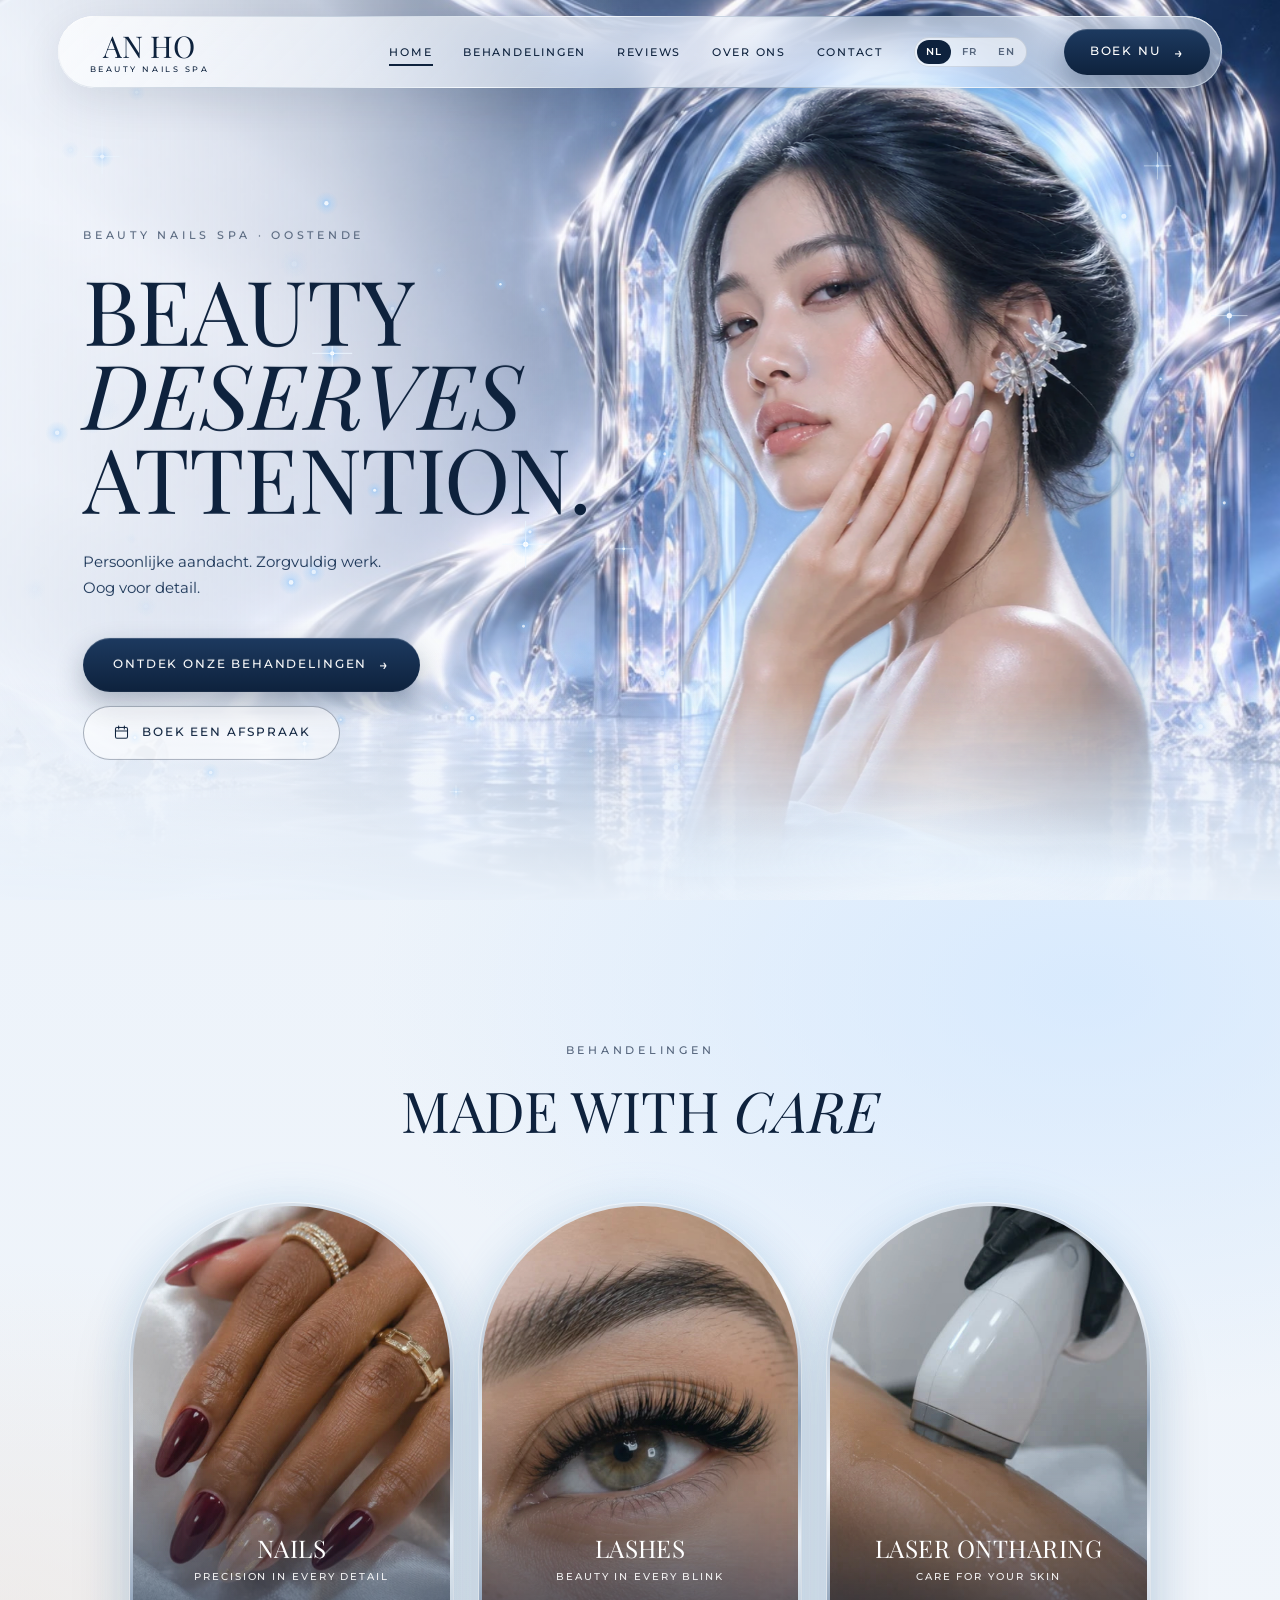
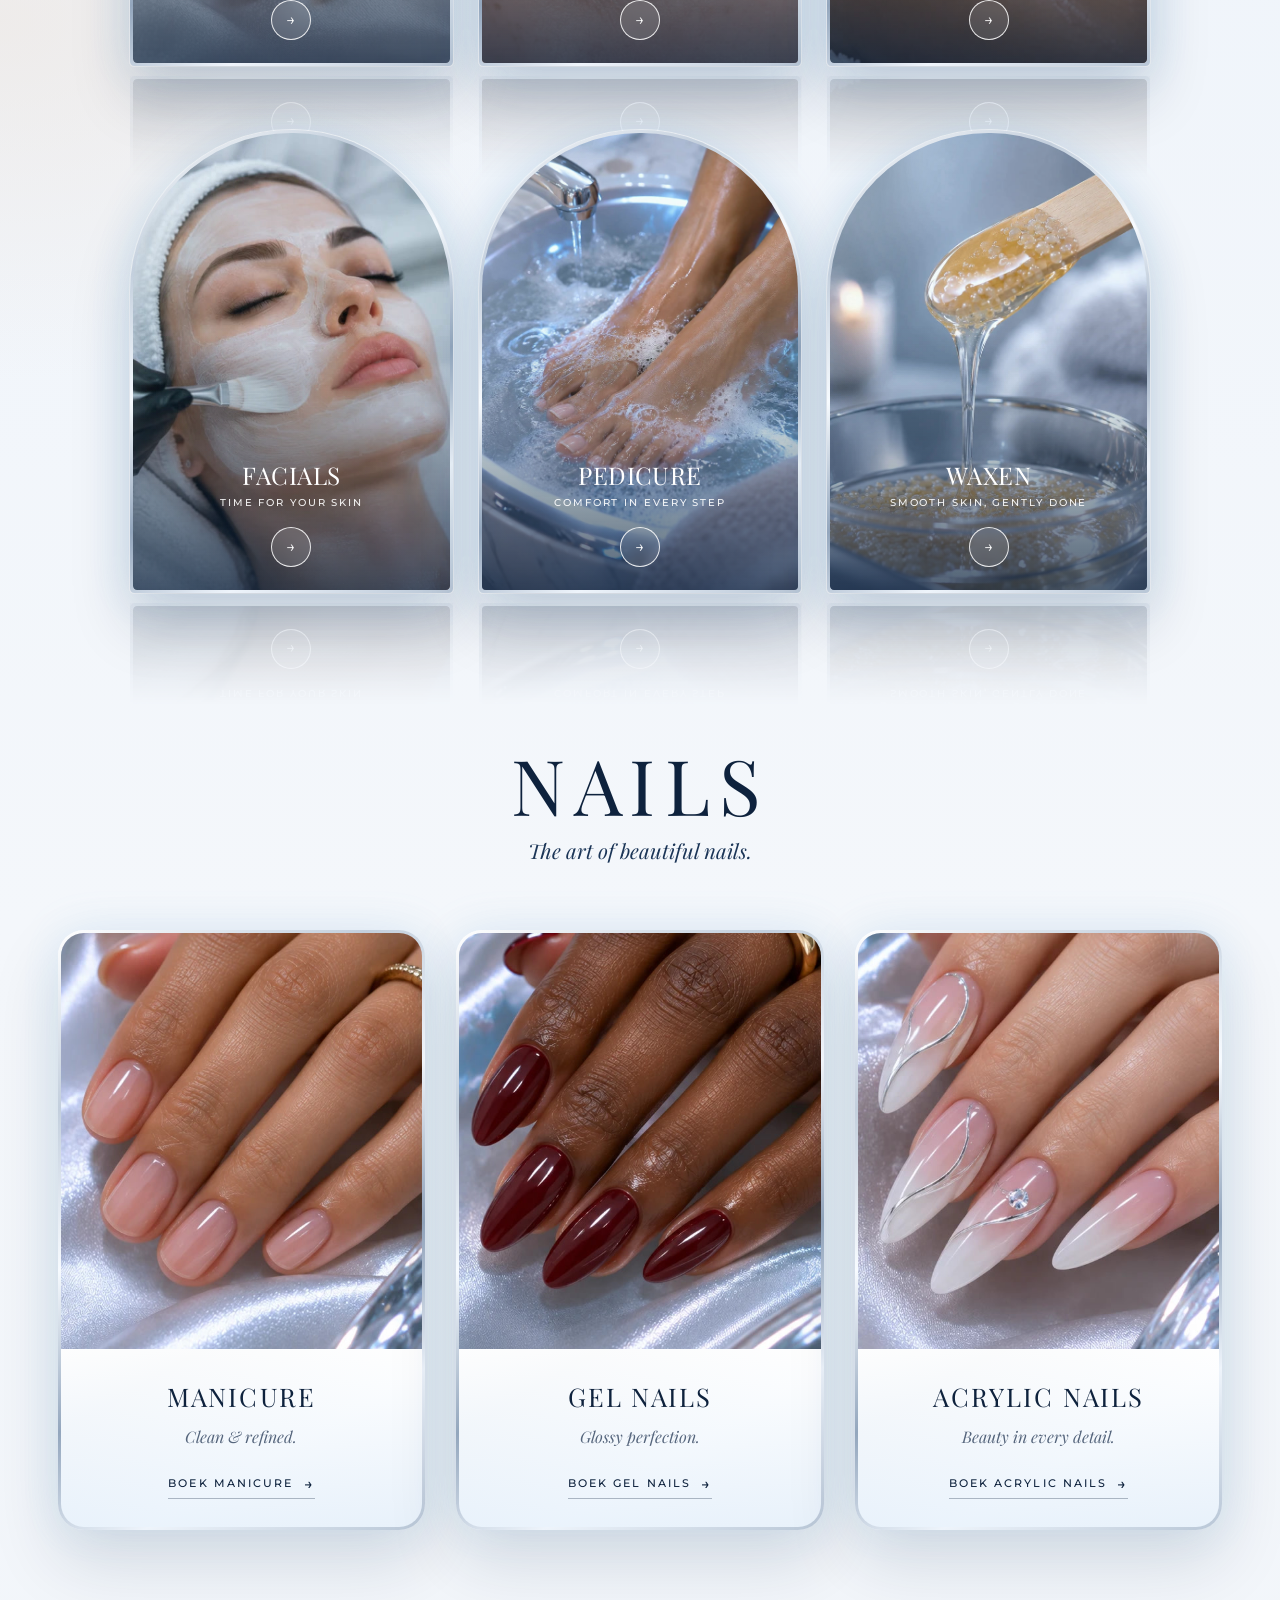
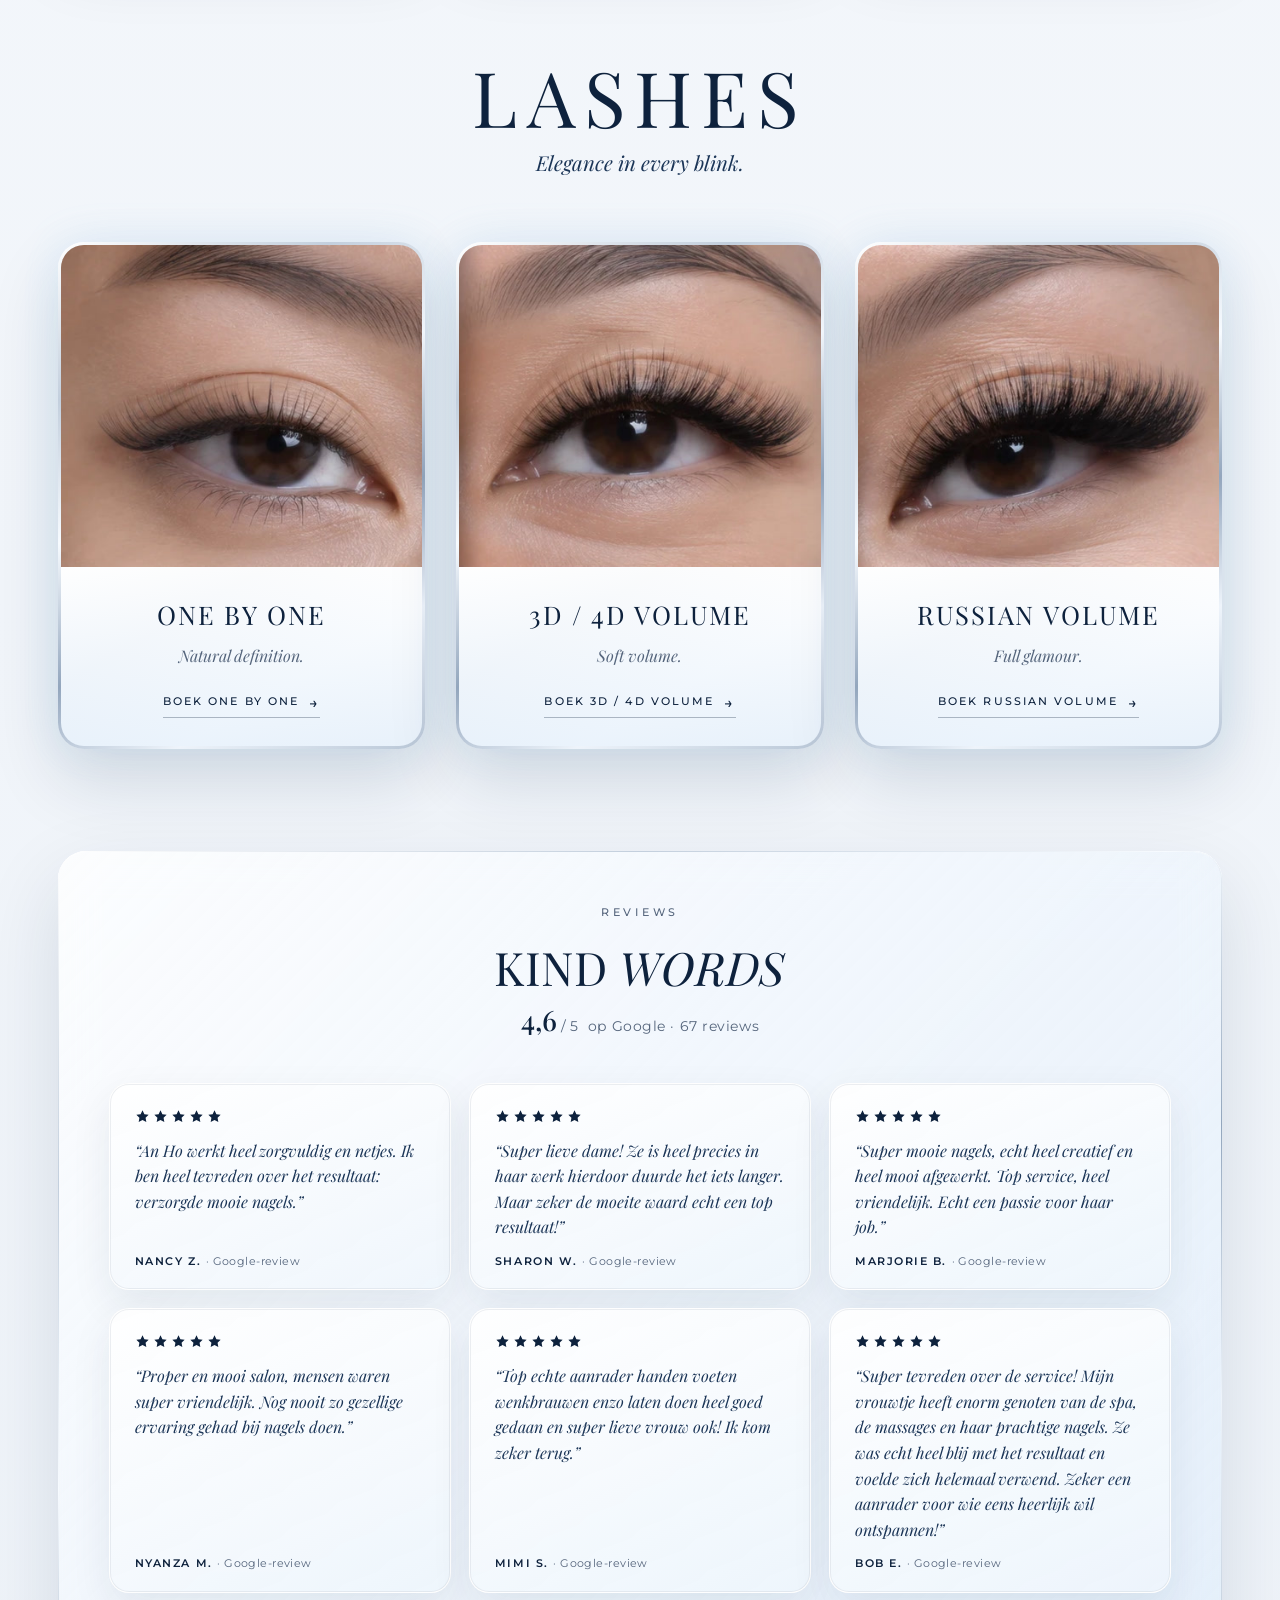
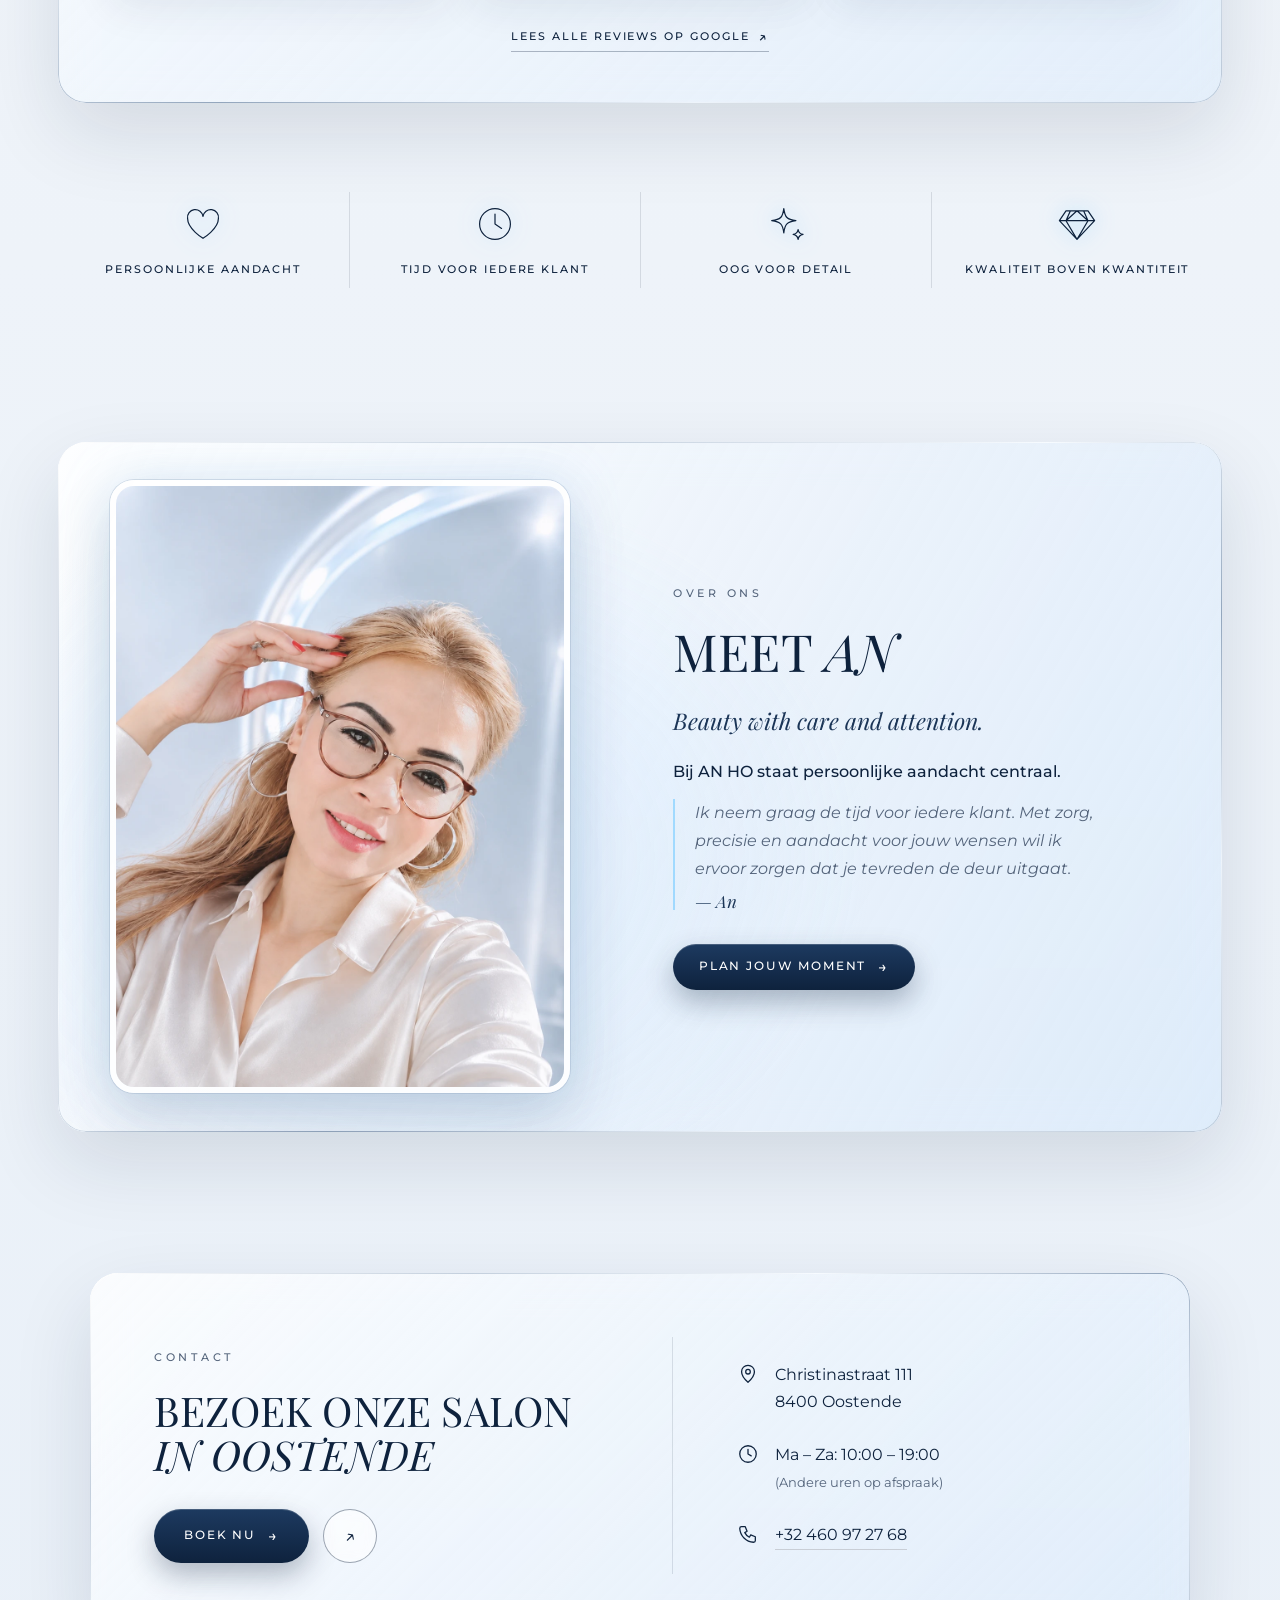
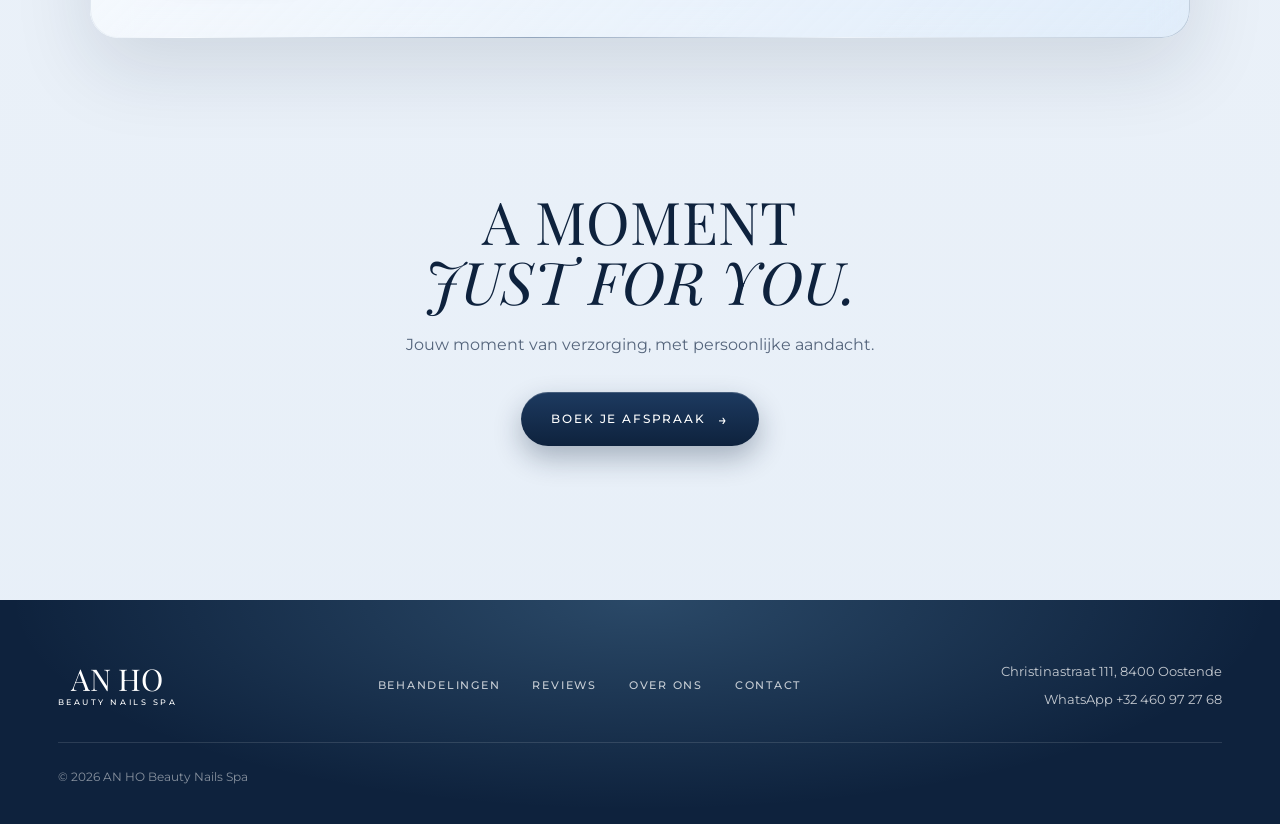
==== commit 7a1772ad: "Franse en Engelse versie, contact zonder salonfoto - Nieuwe pagina's /fr/ en /en/ (gemaakt met tools" ====
--- a/index.html
+++ b/index.html
@@ -6,12 +6,16 @@
   <meta name="theme-color" content="#E9F1FA" />
   <meta name="description" content="AN HO Beauty Nails Spa in Oostende: nails, lashes, laser ontharing en facials met persoonlijke aandacht, zorgvuldig werk en oog voor detail. Boek je afspraak via WhatsApp." />
   <title>AN HO Beauty Nails Spa · Oostende</title>
+  <link rel="alternate" hreflang="nl" href="https://anhobeauty.com/" />
+  <link rel="alternate" hreflang="fr" href="https://anhobeauty.com/fr/" />
+  <link rel="alternate" hreflang="en" href="https://anhobeauty.com/en/" />
+  <link rel="alternate" hreflang="x-default" href="https://anhobeauty.com/" />
   <link rel="preconnect" href="https://fonts.googleapis.com" />
   <link rel="preconnect" href="https://fonts.gstatic.com" crossorigin />
   <link href="https://fonts.googleapis.com/css2?family=Montserrat:wght@300;400;500;600&family=Playfair+Display:ital,wght@0,400;0,500;1,400;1,500&display=swap" rel="stylesheet" />
   <link rel="preload" href="media/portal.jpg" as="image" />
   <link rel="preload" href="media/hero-model.webp" as="image" />
-  <link rel="stylesheet" href="styles.css?v=20261123m" />
+  <link rel="stylesheet" href="styles.css?v=20261124a" />
 </head>
 <body>
   <a class="skip" href="#main">Ga naar de inhoud</a>
@@ -28,6 +32,7 @@
       <a href="#reviews">Reviews</a>
       <a href="#over-ons">Over ons</a>
       <a href="#contact">Contact</a>
+      <span class="lang-switch" role="group" aria-label="Taal"><a href="/" lang="nl" hreflang="nl" aria-current="page">NL</a><a href="/fr/" lang="fr" hreflang="fr">FR</a><a href="/en/" lang="en" hreflang="en">EN</a></span>
       <a class="btn btn-primary nav-cta" href="https://wa.me/32460972768?text=Hallo%20AN%20HO%2C%20ik%20wil%20graag%20een%20afspraak%20boeken." target="_blank" rel="noreferrer">Boek nu <span class="arrow" aria-hidden="true">→</span></a>
     </nav>
     <button class="menu-btn" id="menu-btn" type="button" aria-expanded="false" aria-controls="nav" aria-label="Menu openen">
@@ -81,7 +86,7 @@
       </div>
       <div class="arch-grid">
         <a class="arch reveal" href="#nails">
-          <span class="arch-frame"><img class="arch-photo arch-nails" src="media/treat-nails.jpg?v=2" alt="Hand met verzorgde, zachtroze French manicure op zilverwit satijn" loading="lazy" width="488" height="667" /></span>
+          <span class="arch-frame"><img class="arch-photo arch-nails" src="media/treat-nails.jpg?v=2" alt="Hand met bordeauxrode nagels en gouden ringen op parelwit satijn" loading="lazy" width="488" height="667" /></span>
           <span class="arch-info">
             <span class="arch-title">Nails</span>
             <span class="arch-sub">Precision in every detail</span>
@@ -147,7 +152,7 @@
           </div>
         </article>
         <article class="nail-card reveal">
-          <div class="nail-img"><img src="media/nails-gel.jpg?v=2" alt="Close-up van hoogglanzende parelwitte gelnagels" loading="lazy" width="548" height="941" /></div>
+          <div class="nail-img"><img src="media/nails-gel.jpg?v=2" alt="Close-up van glanzende bordeauxrode gelnagels" loading="lazy" width="548" height="941" /></div>
           <div class="nail-body">
             <h3>Gel nails</h3>
             <p class="nail-tag">Glossy perfection.</p>
@@ -286,11 +291,15 @@
     <!-- ================= CONTACT / BEZOEK ================= -->
     <section class="visit" id="contact" aria-labelledby="visit-title">
       <div class="glass visit-panel">
-        <div class="visit-img">
-          <img src="media/salon-portal.jpg" alt="Lichte salon met verlichte bogen, een witte bloesemboom en een glanzende balie" loading="lazy" width="1344" height="752" />
+        <div class="visit-head reveal">
+          <p class="eyebrow">Contact</p>
+          <h2 id="visit-title">Bezoek onze salon<br /><em>in Oostende</em></h2>
+          <div class="visit-actions">
+            <a class="btn btn-primary btn-lg" href="https://wa.me/32460972768?text=Hallo%20AN%20HO%2C%20ik%20wil%20graag%20een%20afspraak%20boeken." target="_blank" rel="noreferrer">Boek nu <span class="arrow" aria-hidden="true">→</span></a>
+            <a class="circle circle-line circle-lg" href="https://www.google.com/maps/search/?api=1&amp;query=Christinastraat+111%2C+8400+Oostende%2C+Belgium" target="_blank" rel="noreferrer" aria-label="Open route in Google Maps">↗</a>
+          </div>
         </div>
         <div class="visit-card reveal">
-          <h2 id="visit-title">Bezoek onze salon<br /><em>in Oostende</em></h2>
           <ul class="visit-list">
             <li>
               <svg viewBox="0 0 24 24" aria-hidden="true"><path d="M12 21s-7-6.2-7-11.5a7 7 0 0 1 14 0C19 14.8 12 21 12 21z"/><circle cx="12" cy="9.5" r="2.5"/></svg>
@@ -306,10 +315,6 @@
               <a href="tel:+32460972768">+32 460 97 27 68</a>
             </li>
           </ul>
-          <div class="visit-actions">
-            <a class="btn btn-primary btn-lg" href="https://wa.me/32460972768?text=Hallo%20AN%20HO%2C%20ik%20wil%20graag%20een%20afspraak%20boeken." target="_blank" rel="noreferrer">Boek nu <span class="arrow" aria-hidden="true">→</span></a>
-            <a class="circle circle-line circle-lg" href="https://www.google.com/maps/search/?api=1&amp;query=Christinastraat+111%2C+8400+Oostende%2C+Belgium" target="_blank" rel="noreferrer" aria-label="Open route in Google Maps">↗</a>
-          </div>
         </div>
       </div>
     </section>
@@ -345,7 +350,7 @@
 
   <a class="mobile-book" href="https://wa.me/32460972768?text=Hallo%20AN%20HO%2C%20ik%20wil%20graag%20een%20afspraak%20boeken." target="_blank" rel="noreferrer">Boek nu <span class="arrow" aria-hidden="true">→</span></a>
 
-  <script src="script.js?v=20261123"></script>
-  <script src="hero.js?v=20261123"></script>
+  <script src="script.js?v=20261124a"></script>
+  <script src="hero.js?v=20261124a"></script>
 </body>
 </html>
--- a/styles.css
+++ b/styles.css
@@ -136,6 +136,10 @@
 }
 .nav > a:not(.btn):hover::after, .nav > a.is-current::after { transform: scaleX(1); }
 .nav-cta { margin-left: 6px; }
+.lang-switch { display: inline-flex; align-items: center; gap: 2px; padding: 3px; border-radius: 999px; background: rgba(255,255,255,.55); box-shadow: inset 0 0 0 1px rgba(14,34,61,.12); }
+.lang-switch a { font: 600 10px/1 var(--sans); letter-spacing: .12em; text-decoration: none; color: var(--muted); padding: 7px 9px; border-radius: 999px; transition: background .2s, color .2s; }
+.lang-switch a:hover { color: var(--navy); }
+.lang-switch a[aria-current] { background: var(--navy); color: #fff; }
 .menu-btn { display: none; }
 
 /* =========================================================
@@ -451,11 +455,11 @@
 .final-inner { max-width: 640px; margin: 0 auto; }
 .final-cta h2 { font-size: clamp(36px, 4.6vw, 64px); line-height: 1.02; margin-bottom: 20px; }
 .final-cta p { color: var(--muted); font-size: 16px; margin-bottom: 34px; }
-.visit-panel { display: grid; grid-template-columns: 1.55fr 1fr; overflow: hidden; }
-.visit-img img { width: 100%; height: 100%; min-height: 480px; object-fit: cover; }
-.visit-card { padding: clamp(36px, 4.5vw, 64px); display: flex; flex-direction: column; justify-content: center; }
-.visit h2 { font-size: clamp(26px, 2.6vw, 38px); line-height: 1.12; margin-bottom: 34px; }
-.visit-list { list-style: none; margin: 0 0 36px; padding: 0; display: grid; gap: 22px; }
+.visit-panel { display: grid; grid-template-columns: 1fr 1fr; align-items: center; gap: clamp(28px, 5vw, 72px); padding: clamp(36px, 5vw, 72px); max-width: 1100px; margin: 0 auto; }
+.visit-head { display: flex; flex-direction: column; align-items: flex-start; }
+.visit-card { display: flex; justify-content: flex-start; padding: clamp(8px, 2vw, 24px) 0; border-left: 1px solid var(--line); padding-left: clamp(28px, 5vw, 72px); }
+.visit h2 { font-size: clamp(30px, 3.2vw, 46px); line-height: 1.08; margin-bottom: 32px; }
+.visit-list { list-style: none; margin: 0; padding: 0; display: grid; gap: 26px; font-size: 16px; }
 .visit-list li { display: flex; gap: 16px; align-items: flex-start; }
 .visit-list svg { width: 22px; height: 22px; flex: none; margin-top: 2px; fill: none; stroke: var(--navy); stroke-width: 1.4; stroke-linecap: round; stroke-linejoin: round; }
 .visit-list small { color: var(--muted); font-size: 13px; }
@@ -532,6 +536,8 @@
   .nav > a:not(.btn) { font: 400 24px/1 var(--serif); letter-spacing: .02em; padding: 17px 0; border-bottom: 1px solid var(--line); }
   .nav > a:not(.btn)::after { display: none; }
   .nav-cta { margin: 24px 0 0; min-height: 54px; }
+  .lang-switch { align-self: center; margin-top: 22px; }
+  .lang-switch a { font-size: 12px; padding: 10px 16px; }
 
   /* Op gsm: hand bovenaan rechts, tekst eronder */
   .hero-stage { min-height: 640px; }
@@ -556,7 +562,11 @@
   .nail-grid { grid-template-columns: 1fr; max-width: 420px; }
   .nail-img img { aspect-ratio: 4 / 3.6; }
   .confident-panel, .visit-panel { grid-template-columns: 1fr; }
-  .visit-img img { min-height: 0; aspect-ratio: 4 / 3; -webkit-mask-image: none; mask-image: none; }
+  .visit-panel { gap: 30px; text-align: center; }
+  .visit-actions { justify-content: center; }
+  .visit-list { justify-content: center; text-align: left; }
+  .visit-head { align-items: center; }
+  .visit-card { justify-content: center; border-left: 0; border-top: 1px solid var(--line); padding: 28px 0 4px; }
   .meet-an .confident-panel { grid-template-columns: 1fr; padding: 18px; }
   .an-portrait { max-width: min(320px, 70vw); }
   .meet-an .confident-text { text-align: center; padding: 28px 12px 18px; }
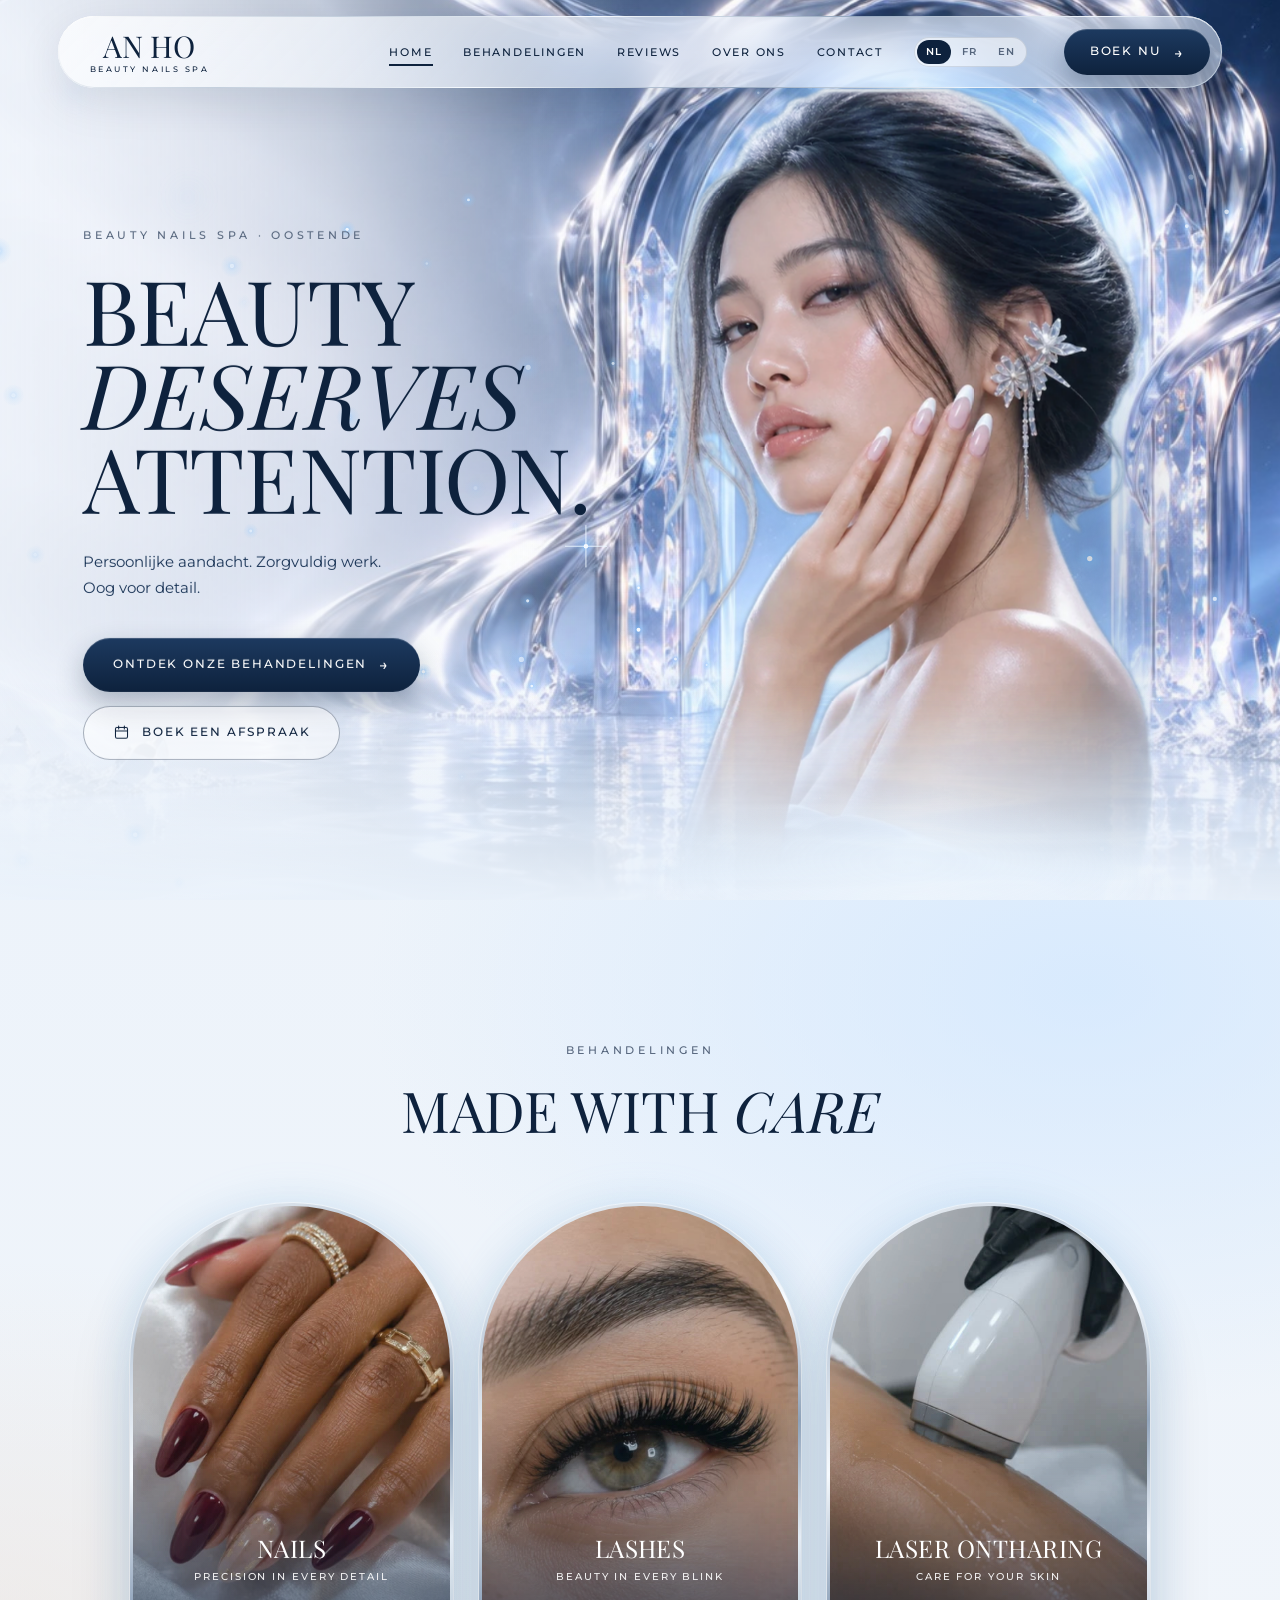
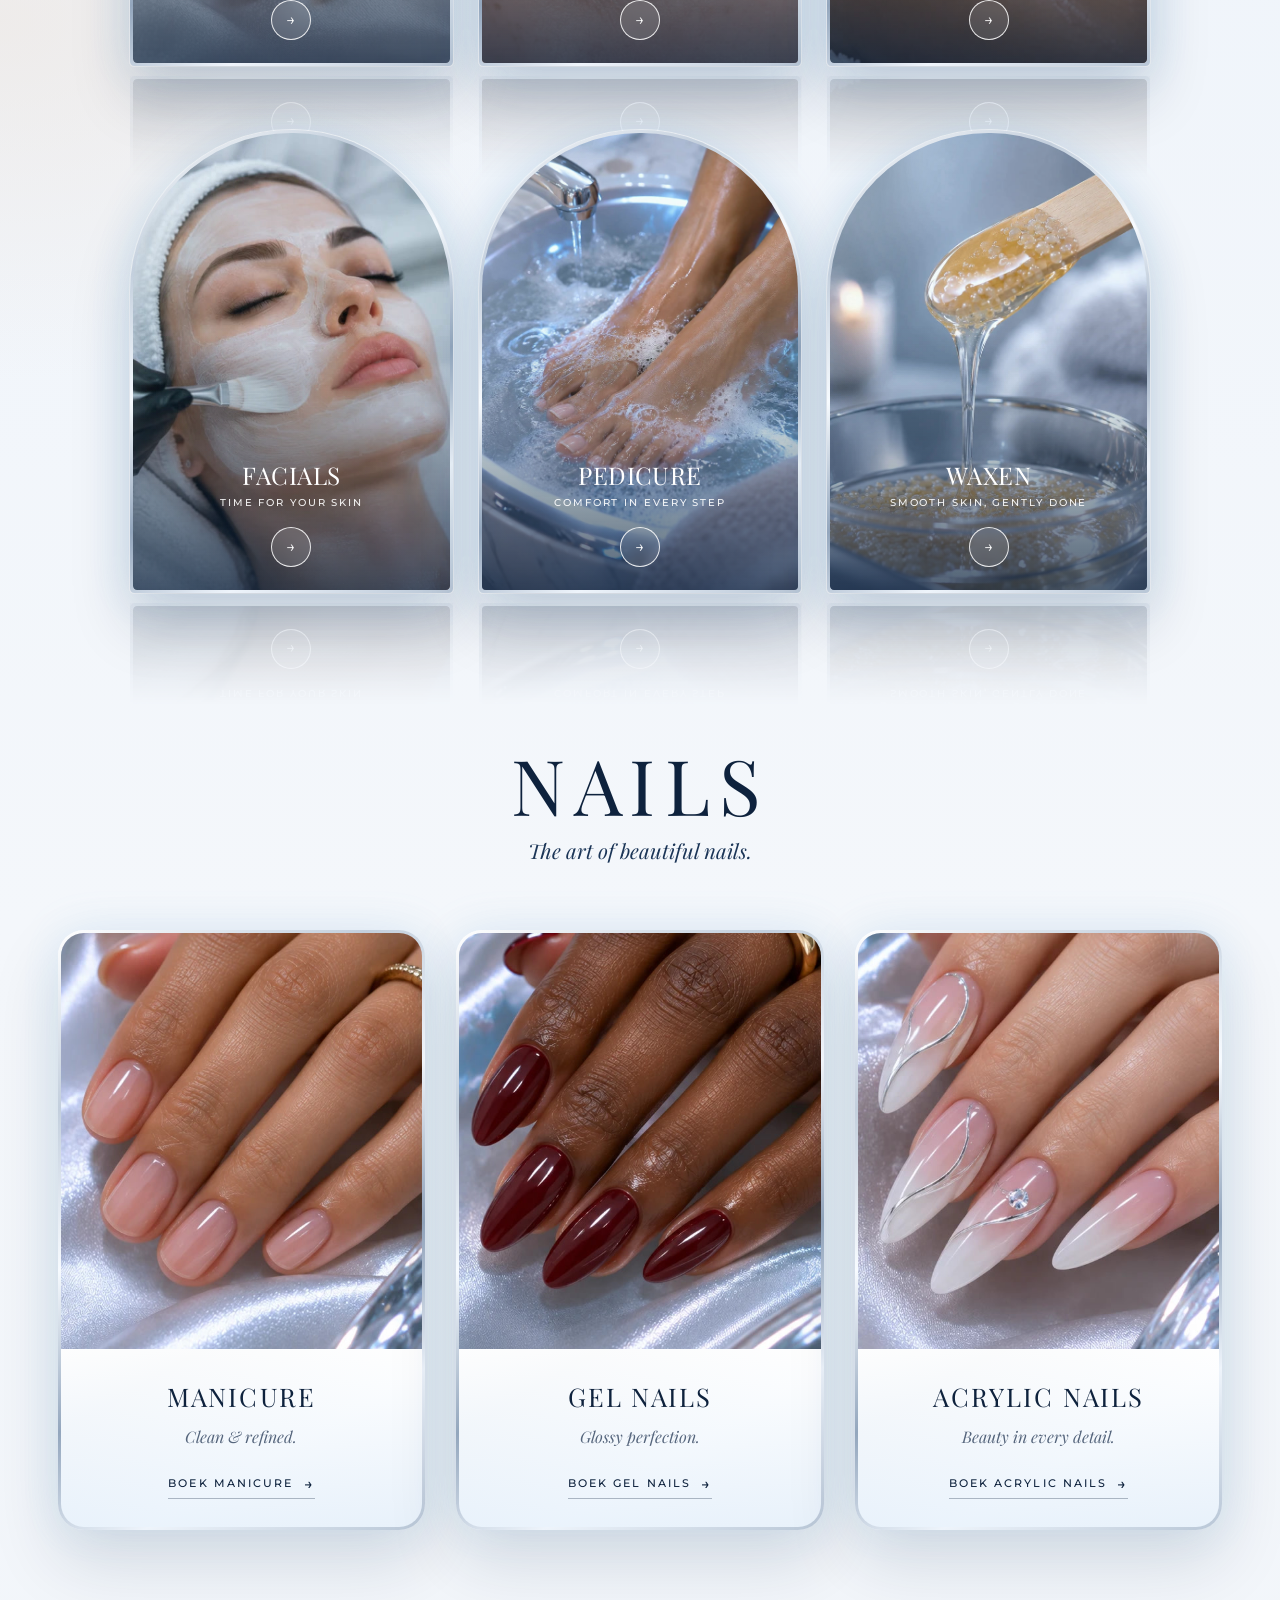
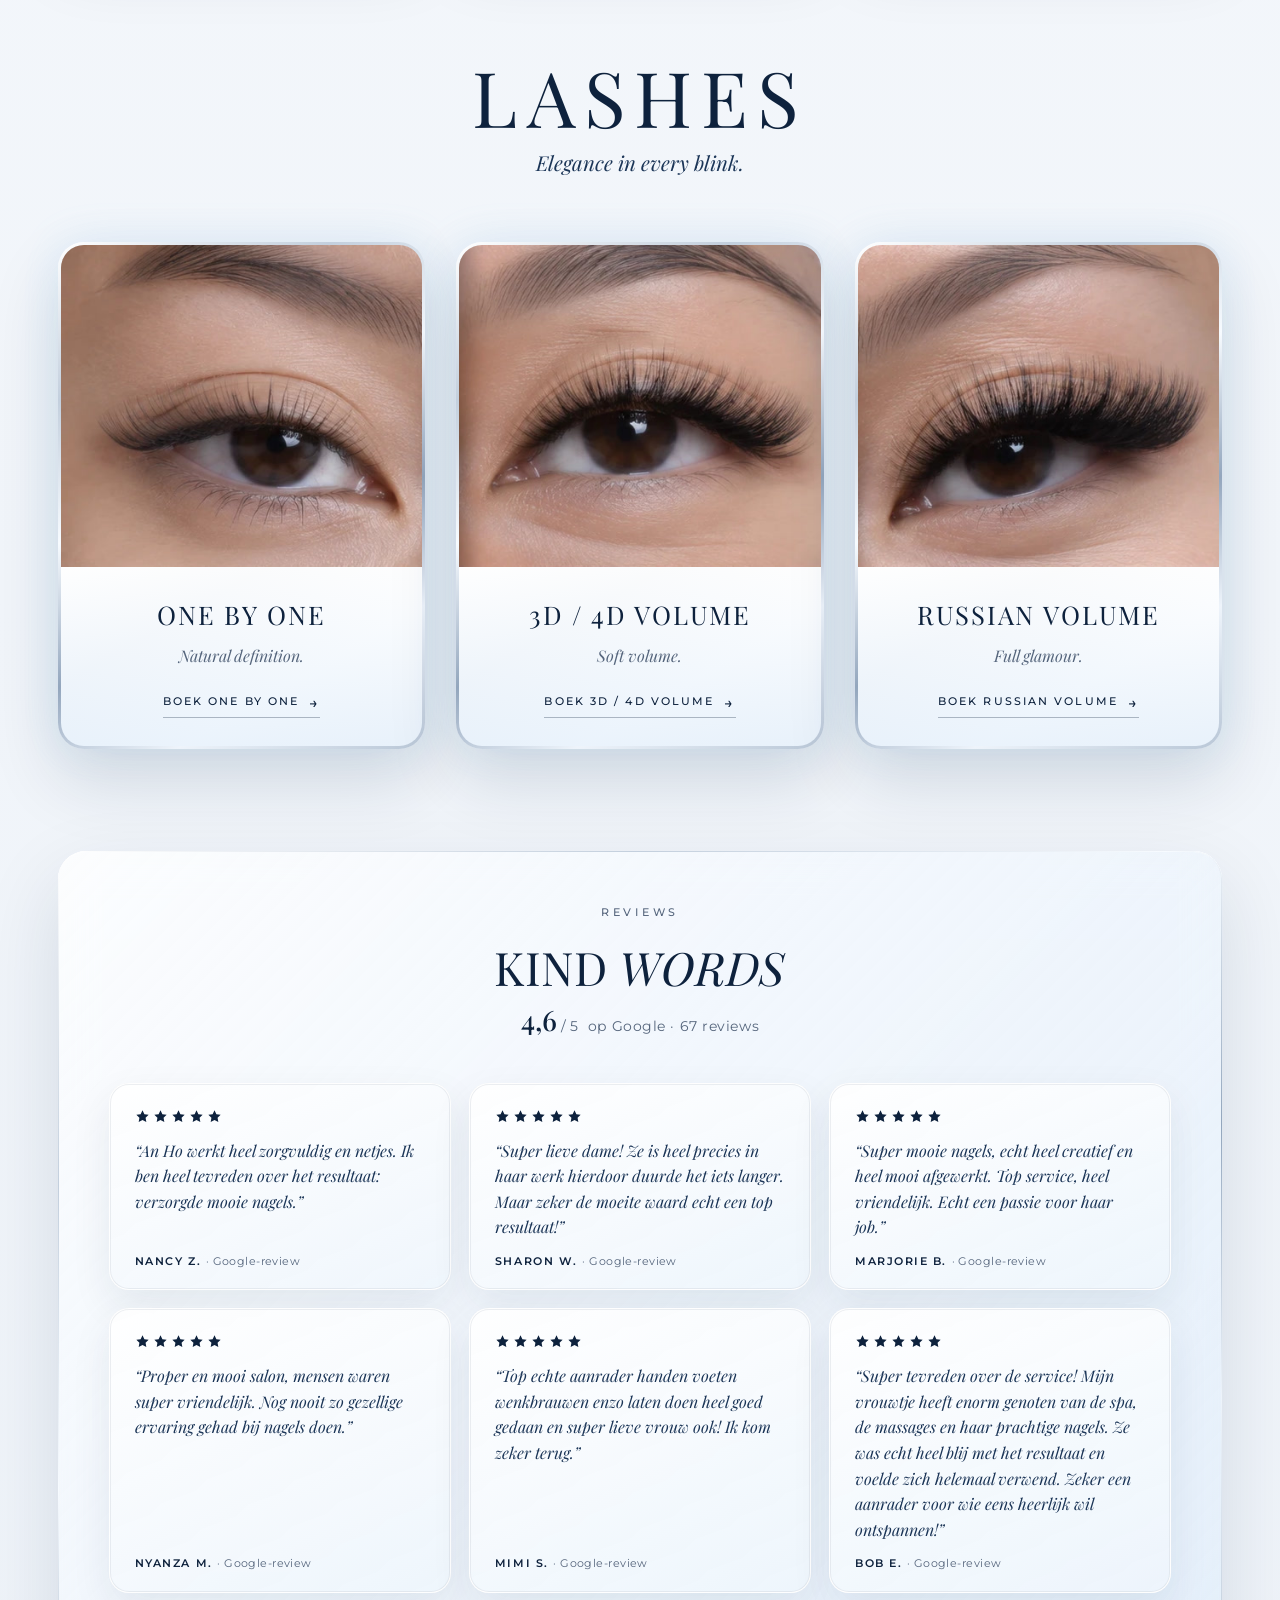
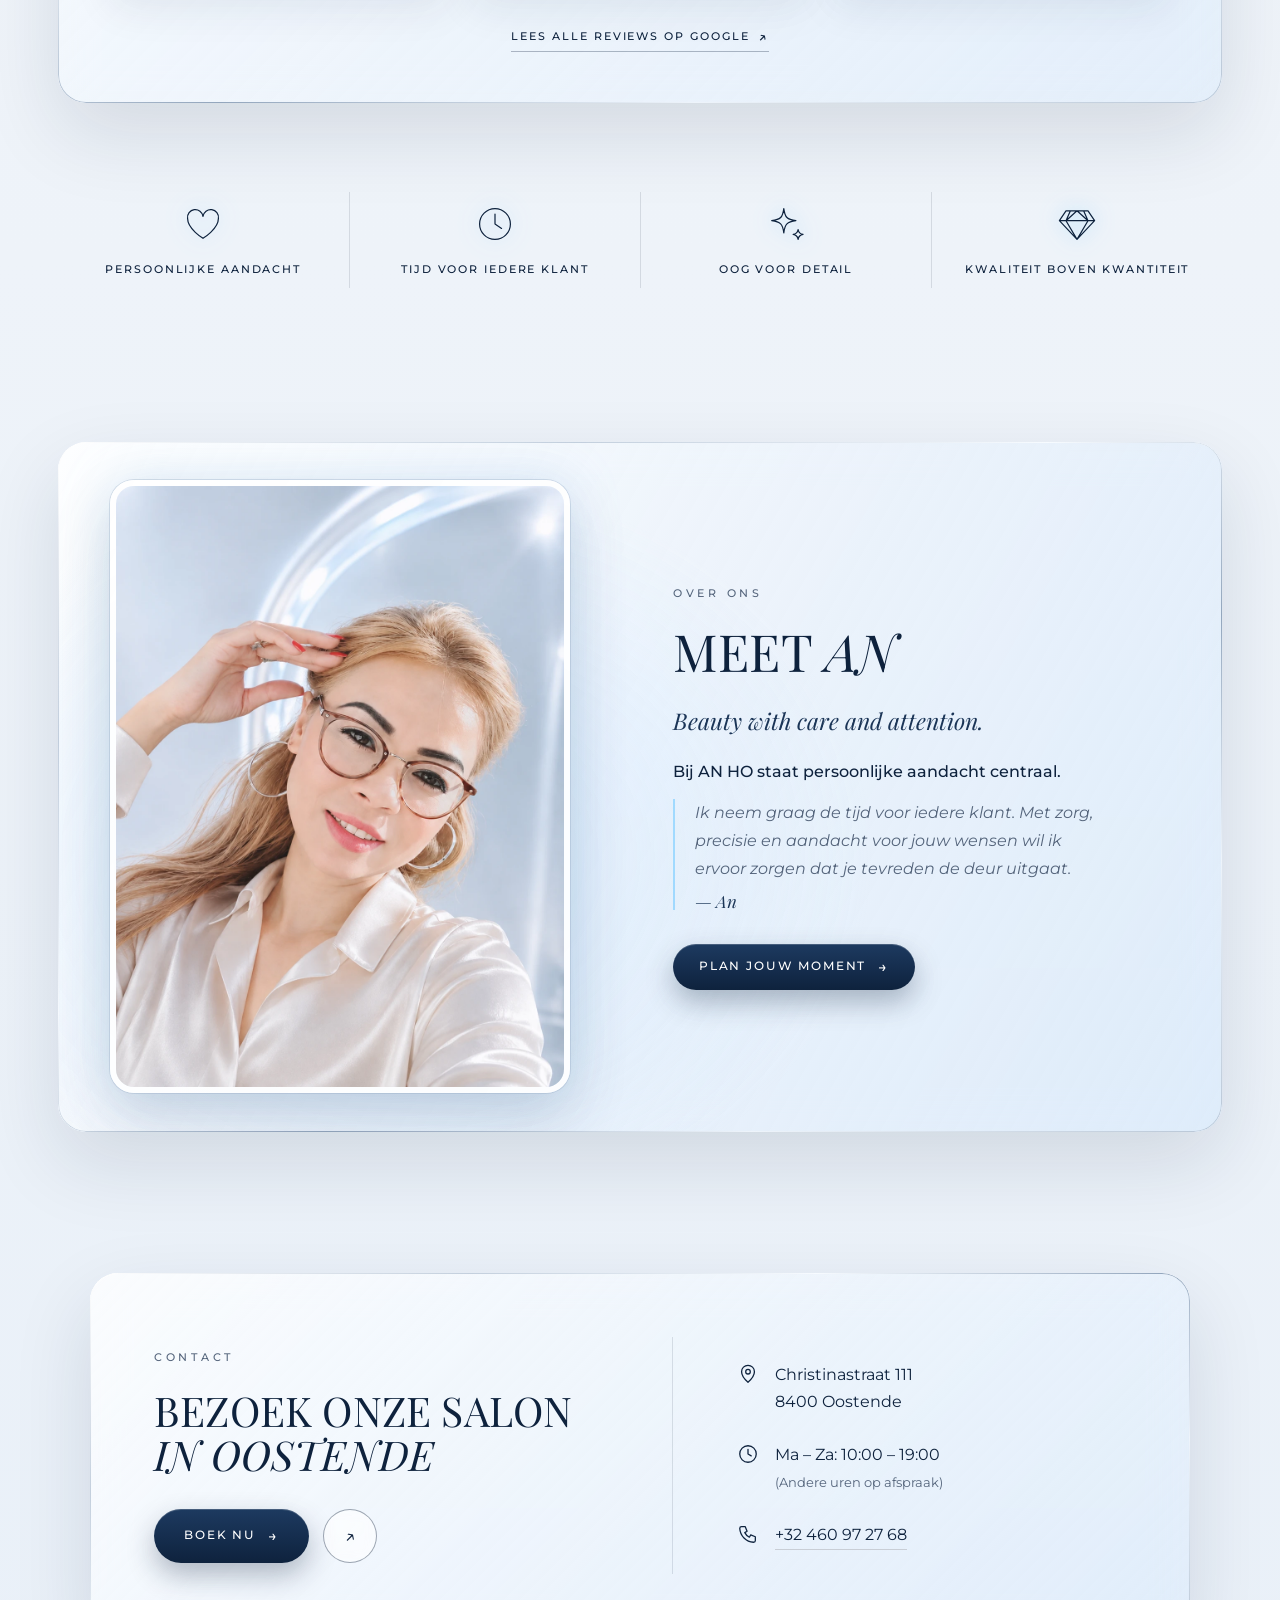
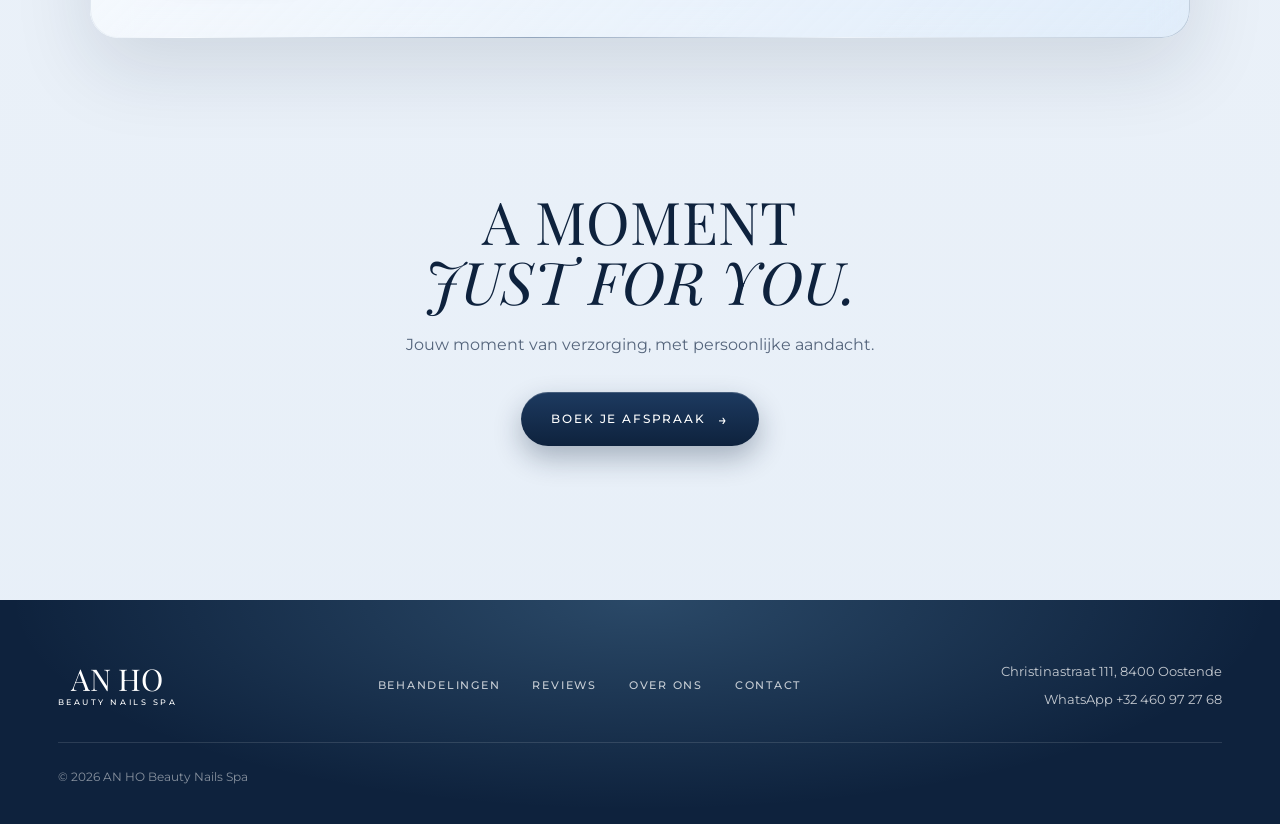
==== commit 382e090b: "Taalkeuze zichtbaar bovenaan op gsm Co-Authored-By: Claude Opus 5.5 <noreply@anthropic.com>" ====
--- a/index.html
+++ b/index.html
@@ -15,7 +15,7 @@
   <link href="https://fonts.googleapis.com/css2?family=Montserrat:wght@300;400;500;600&family=Playfair+Display:ital,wght@0,400;0,500;1,400;1,500&display=swap" rel="stylesheet" />
   <link rel="preload" href="media/portal.jpg" as="image" />
   <link rel="preload" href="media/hero-model.webp" as="image" />
-  <link rel="stylesheet" href="styles.css?v=20261124a" />
+  <link rel="stylesheet" href="styles.css?v=20261124c" />
 </head>
 <body>
   <a class="skip" href="#main">Ga naar de inhoud</a>
@@ -35,6 +35,7 @@
       <span class="lang-switch" role="group" aria-label="Taal"><a href="/" lang="nl" hreflang="nl" aria-current="page">NL</a><a href="/fr/" lang="fr" hreflang="fr">FR</a><a href="/en/" lang="en" hreflang="en">EN</a></span>
       <a class="btn btn-primary nav-cta" href="https://wa.me/32460972768?text=Hallo%20AN%20HO%2C%20ik%20wil%20graag%20een%20afspraak%20boeken." target="_blank" rel="noreferrer">Boek nu <span class="arrow" aria-hidden="true">→</span></a>
     </nav>
+    <span class="lang-switch lang-mobile" role="group" aria-label="Taal"><a href="/" lang="nl" hreflang="nl" aria-current="page">NL</a><a href="/fr/" lang="fr" hreflang="fr">FR</a><a href="/en/" lang="en" hreflang="en">EN</a></span>
     <button class="menu-btn" id="menu-btn" type="button" aria-expanded="false" aria-controls="nav" aria-label="Menu openen">
       <span></span><span></span><span></span>
     </button>
--- a/styles.css
+++ b/styles.css
@@ -140,6 +140,7 @@
 .lang-switch a { font: 600 10px/1 var(--sans); letter-spacing: .12em; text-decoration: none; color: var(--muted); padding: 7px 9px; border-radius: 999px; transition: background .2s, color .2s; }
 .lang-switch a:hover { color: var(--navy); }
 .lang-switch a[aria-current] { background: var(--navy); color: #fff; }
+.lang-mobile { display: none; }
 .menu-btn { display: none; }
 
 /* =========================================================
@@ -536,8 +537,12 @@
   .nav > a:not(.btn) { font: 400 24px/1 var(--serif); letter-spacing: .02em; padding: 17px 0; border-bottom: 1px solid var(--line); }
   .nav > a:not(.btn)::after { display: none; }
   .nav-cta { margin: 24px 0 0; min-height: 54px; }
-  .lang-switch { align-self: center; margin-top: 22px; }
-  .lang-switch a { font-size: 12px; padding: 10px 16px; }
+  /* Taalkeuze op gsm: altijd zichtbaar in de balk, naast het menu-icoon */
+  .nav .lang-switch { display: none; }
+  .lang-mobile { display: inline-flex; margin-left: auto; margin-right: 6px; }
+  .lang-mobile a { font-size: 10.5px; padding: 9px 10px; }
+  .logo { flex: none; }
+  .logo-sub { white-space: nowrap; }
 
   /* Op gsm: hand bovenaan rechts, tekst eronder */
   .hero-stage { min-height: 640px; }
@@ -593,6 +598,8 @@
 }
 
 @media (max-width: 480px) {
+  .lang-mobile { margin-right: 2px; }
+  .lang-mobile a { padding: 9px 8px; letter-spacing: .08em; }
   .usps { grid-template-columns: 1fr 1fr; }
   .usp { font-size: 9.5px; letter-spacing: .1em; }
 }
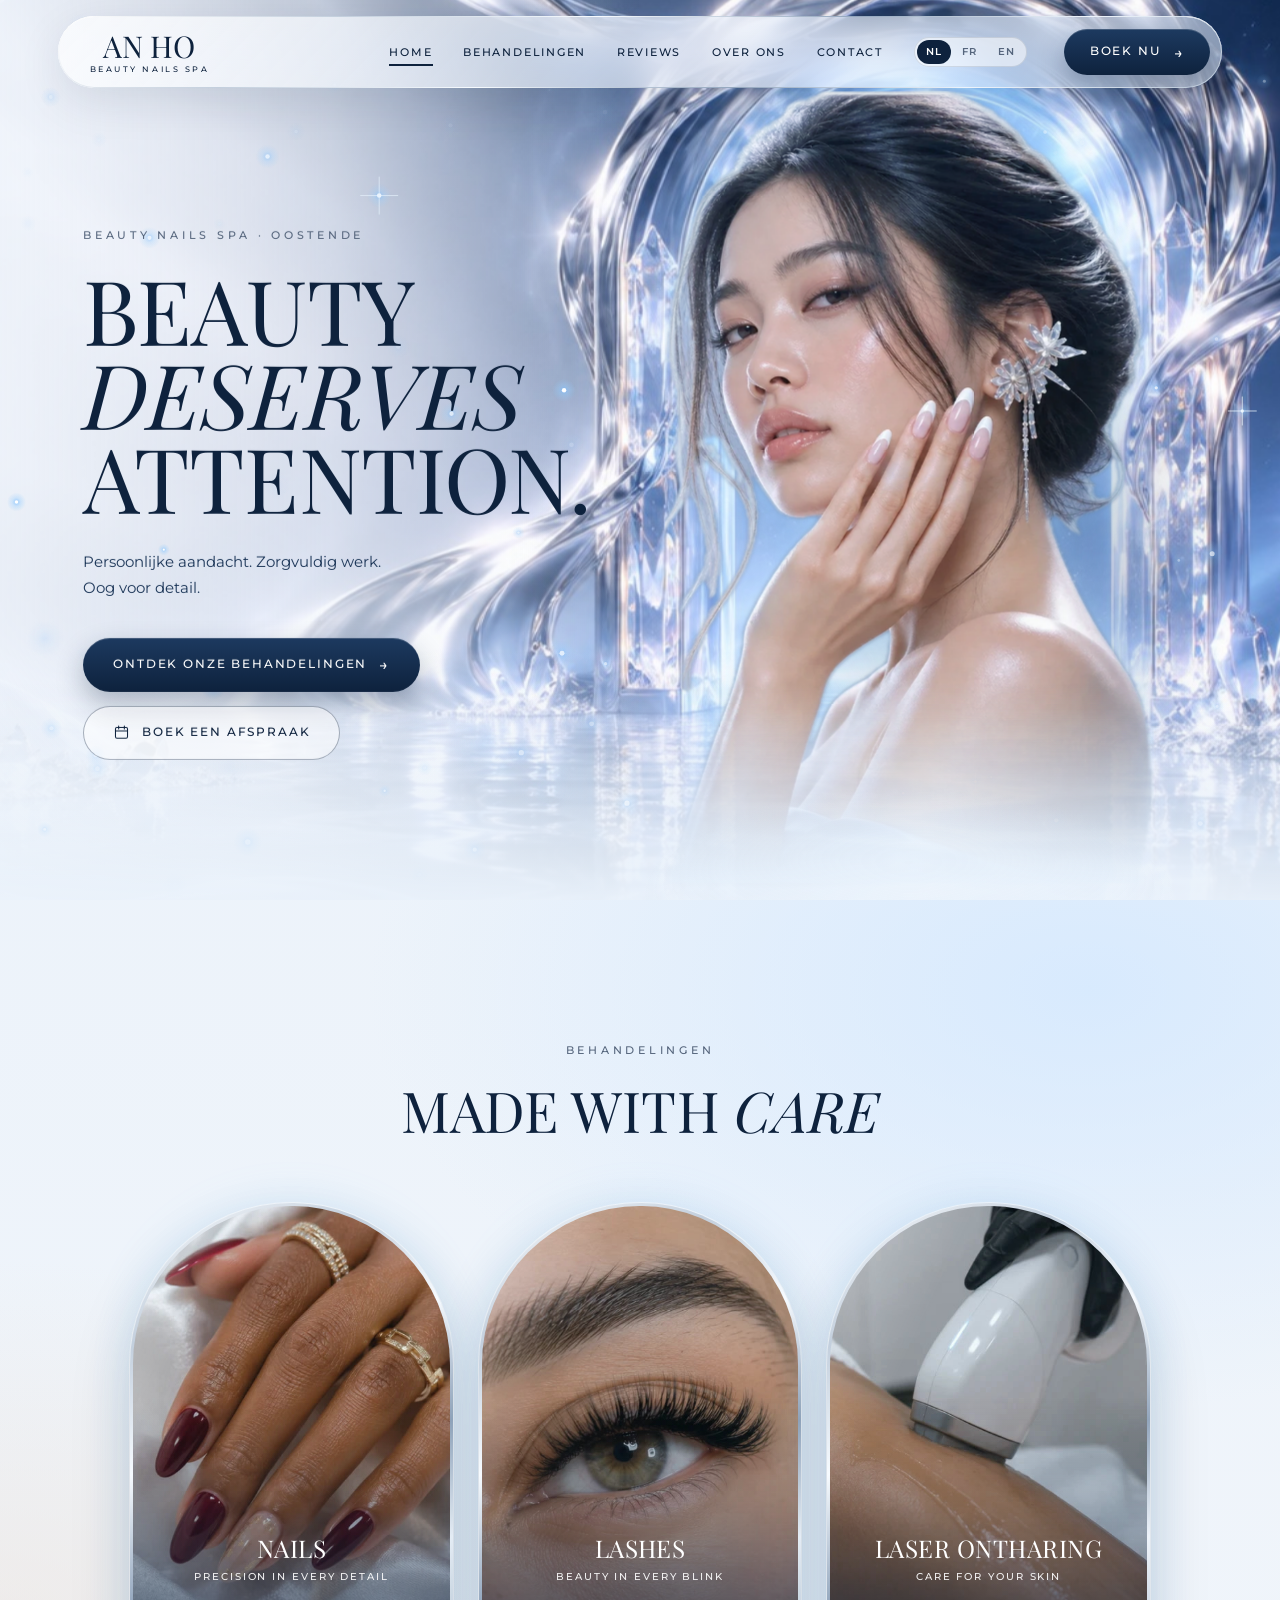
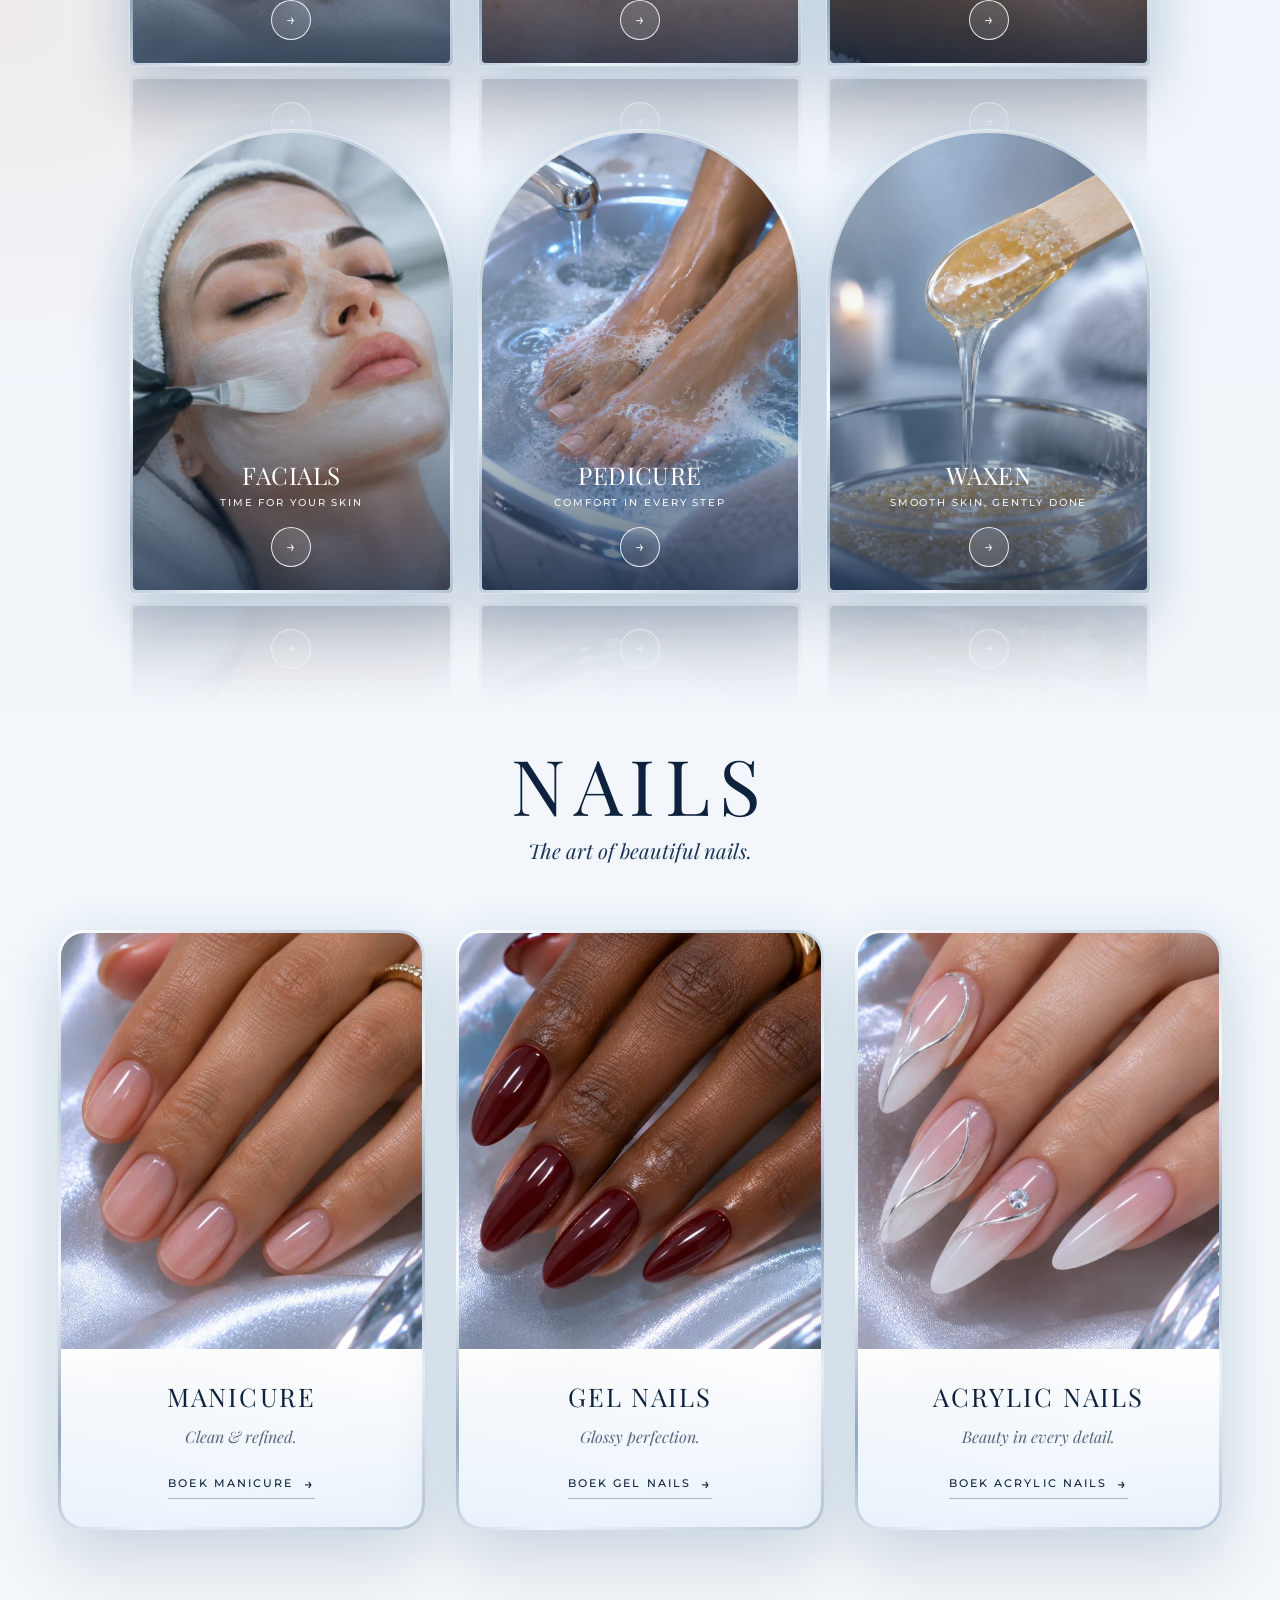
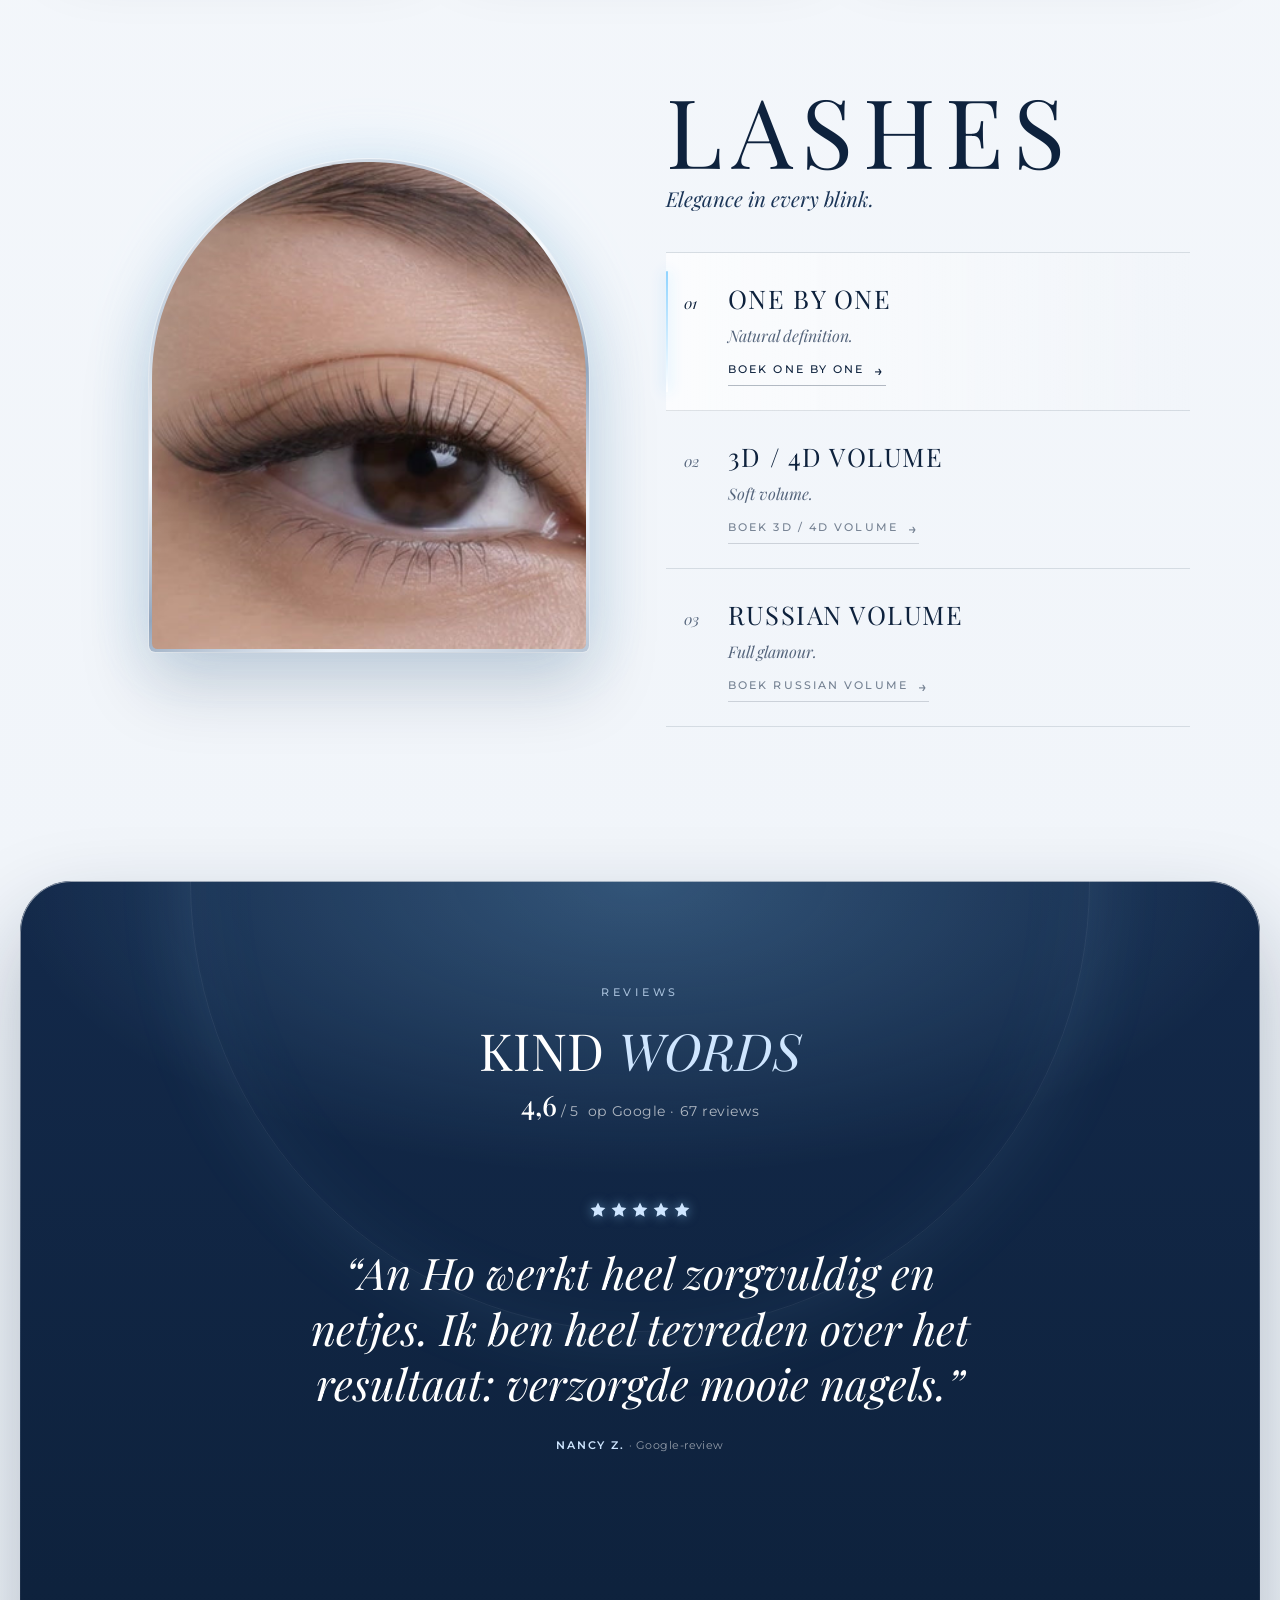
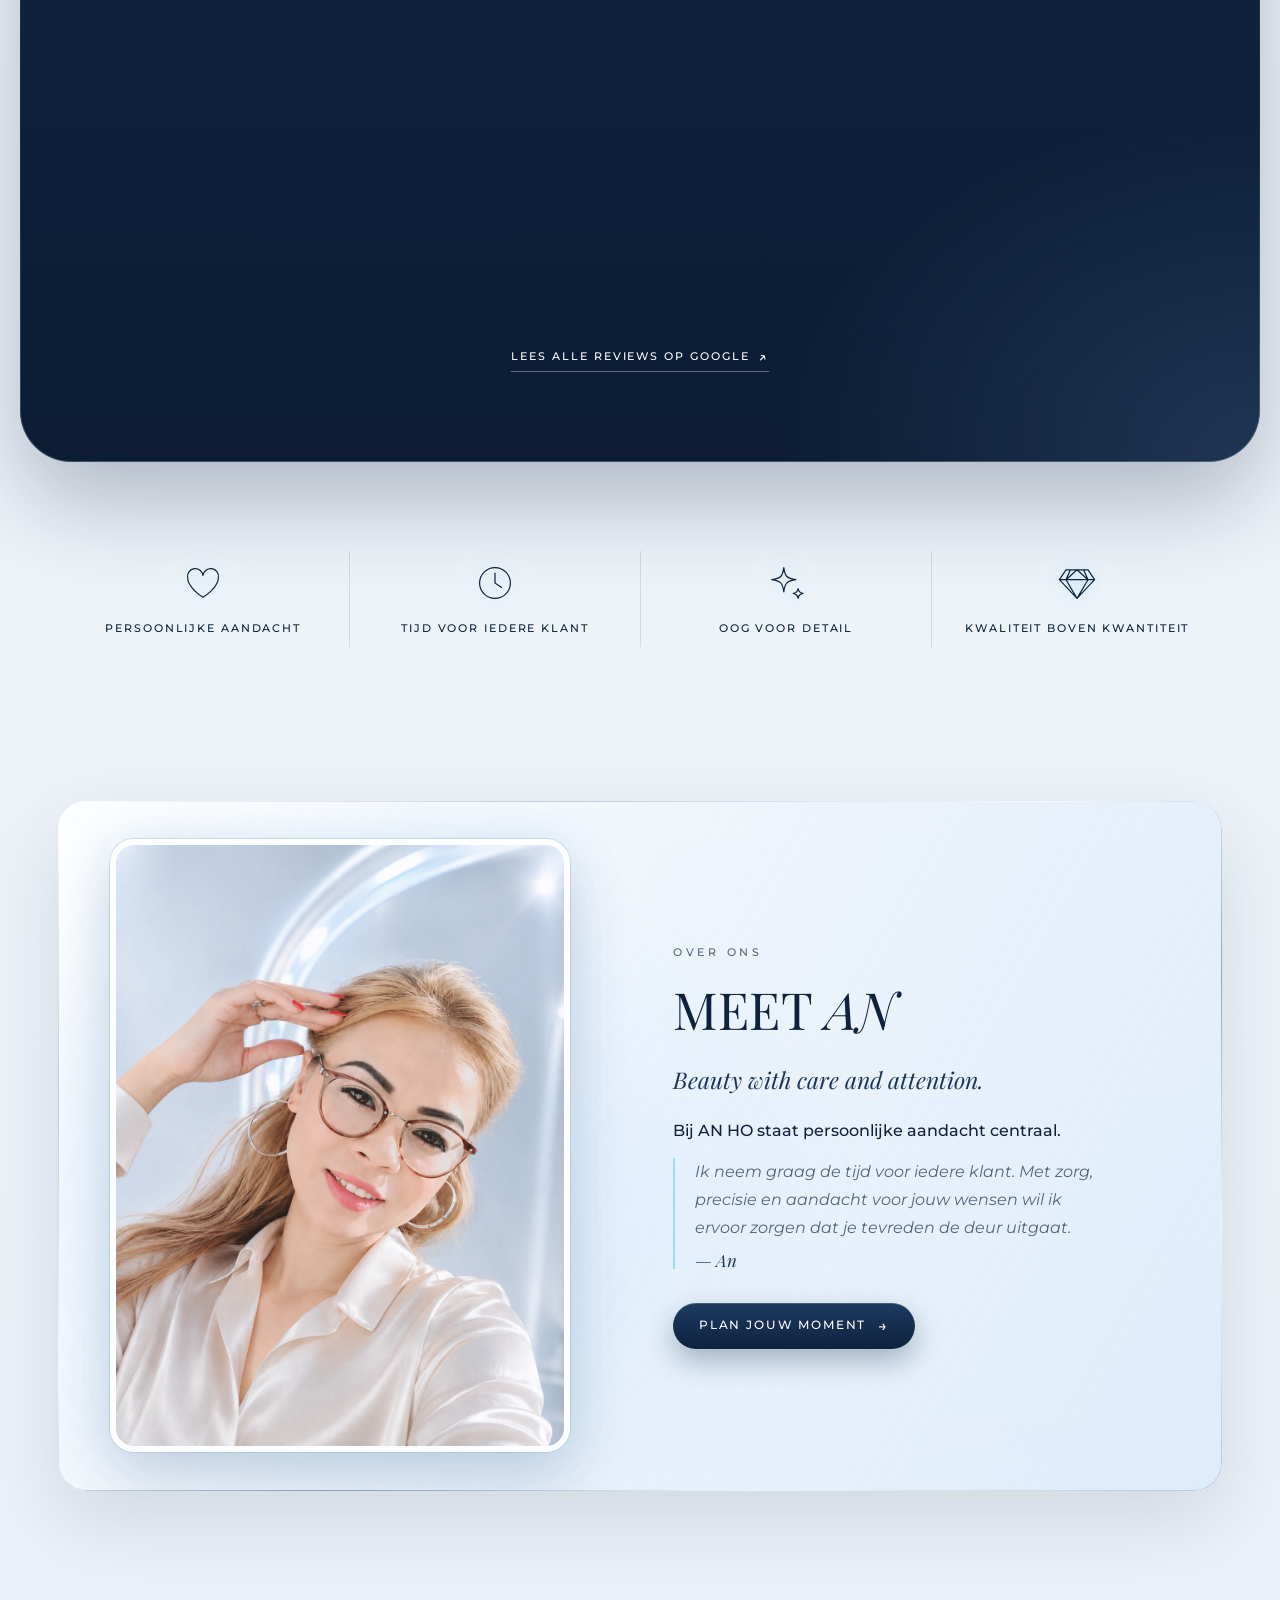
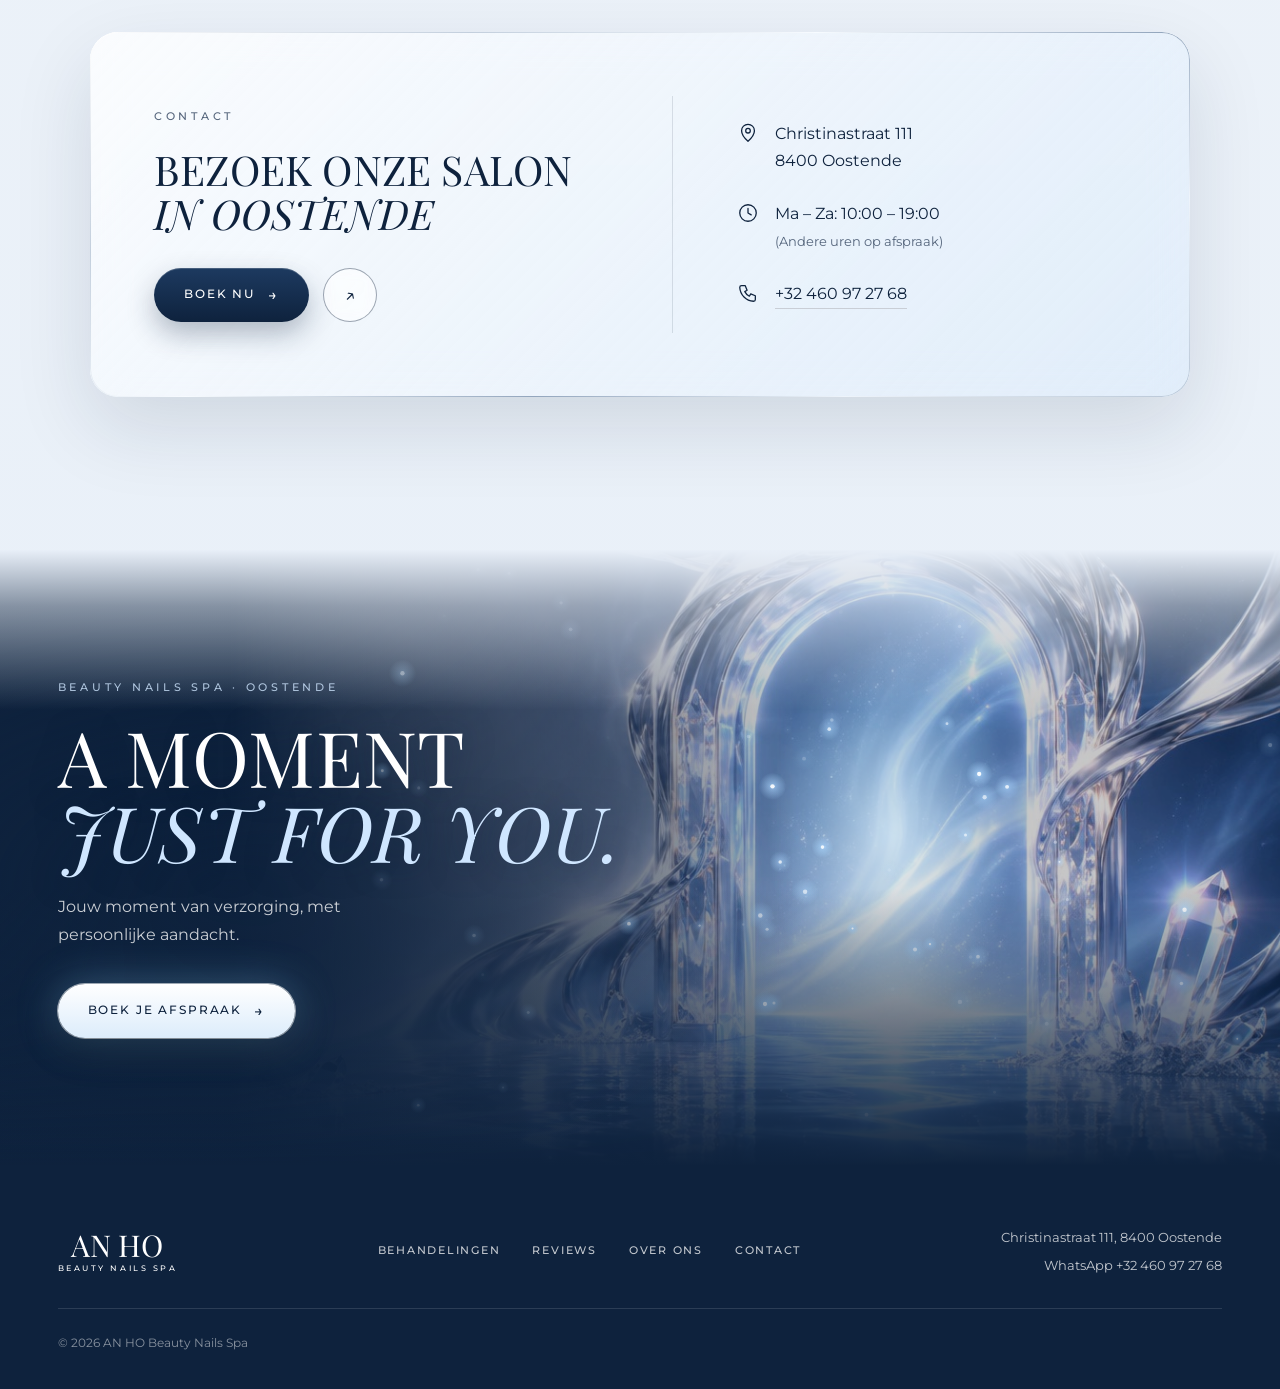
==== commit 4e0ad97a: "Visuele upgrade: donkere reviews, nieuwe Lashes-opbouw, portaal-slot Co-Authored-By: Claude Opus 5.5" ====
--- a/index.html
+++ b/index.html
@@ -15,7 +15,7 @@
   <link href="https://fonts.googleapis.com/css2?family=Montserrat:wght@300;400;500;600&family=Playfair+Display:ital,wght@0,400;0,500;1,400;1,500&display=swap" rel="stylesheet" />
   <link rel="preload" href="media/portal.jpg" as="image" />
   <link rel="preload" href="media/hero-model.webp" as="image" />
-  <link rel="stylesheet" href="styles.css?v=20261124c" />
+  <link rel="stylesheet" href="styles.css?v=20261125a" />
 </head>
 <body>
   <a class="skip" href="#main">Ga naar de inhoud</a>
@@ -171,79 +171,96 @@
       </div>
     </section>
 
-    <!-- ================= LASHES — drie behandelingen ================= -->
-    <section class="nails lashes" id="lashes" aria-labelledby="lashes-title">
-      <div class="section-head reveal">
-        <h2 id="lashes-title">Lashes</h2>
-        <p class="section-sub">Elegance in every blink.</p>
-      </div>
-      <div class="nail-grid">
-        <article class="nail-card reveal">
-          <div class="nail-img"><img src="media/lashes-onebyone.jpg" alt="Close-up van natuurlijke one-by-one wimperextensions" loading="lazy" width="424" height="378" /></div>
-          <div class="nail-body">
-            <h3>One by one</h3>
-            <p class="nail-tag">Natural definition.</p>
+    <!-- ================= LASHES — één groot beeld, drie technieken als rustige lijst ================= -->
+    <section class="lashes" id="lashes" aria-labelledby="lashes-title">
+      <div class="lash-layout">
+        <div class="lash-stage reveal">
+          <div class="lash-frame">
+          <img class="lash-photo is-active" src="media/lashes-onebyone.jpg" alt="Close-up van natuurlijke one-by-one wimperextensions" loading="lazy" width="424" height="378" />
+          <img class="lash-photo" src="media/lashes-volume.jpg" alt="Close-up van zachte 3D/4D volume wimpers" loading="lazy" width="424" height="378" />
+          <img class="lash-photo" src="media/lashes-russian.jpg" alt="Close-up van volle Russian volume wimpers" loading="lazy" width="424" height="378" />
+          </div>
+        </div>
+        <div class="lash-side">
+          <div class="lash-head reveal">
+            <h2 id="lashes-title">Lashes</h2>
+            <p class="section-sub">Elegance in every blink.</p>
+          </div>
+          <ol class="lash-list reveal">
+          <li class="lash-item is-active" data-lash="0">
+            <span class="lash-num" aria-hidden="true">01</span>
+            <div class="lash-text">
+              <h3>One by one</h3>
+              <p class="nail-tag">Natural definition.</p>
+            </div>
             <a class="nail-link" href="https://wa.me/32460972768?text=Hallo%20AN%20HO%2C%20ik%20wil%20graag%20een%20afspraak%20voor%20one%20by%20one%20lashes." target="_blank" rel="noreferrer">Boek one by one <span class="arrow" aria-hidden="true">→</span></a>
-          </div>
-        </article>
-        <article class="nail-card reveal">
-          <div class="nail-img"><img src="media/lashes-volume.jpg" alt="Close-up van zachte 3D/4D volume wimpers" loading="lazy" width="424" height="378" /></div>
-          <div class="nail-body">
-            <h3>3D / 4D volume</h3>
-            <p class="nail-tag">Soft volume.</p>
+          </li>
+          <li class="lash-item" data-lash="1">
+            <span class="lash-num" aria-hidden="true">02</span>
+            <div class="lash-text">
+              <h3>3D / 4D volume</h3>
+              <p class="nail-tag">Soft volume.</p>
+            </div>
             <a class="nail-link" href="https://wa.me/32460972768?text=Hallo%20AN%20HO%2C%20ik%20wil%20graag%20een%20afspraak%20voor%203D%2F4D%20volume%20lashes." target="_blank" rel="noreferrer">Boek 3D / 4D volume <span class="arrow" aria-hidden="true">→</span></a>
-          </div>
-        </article>
-        <article class="nail-card reveal">
-          <div class="nail-img"><img src="media/lashes-russian.jpg" alt="Close-up van volle Russian volume wimpers" loading="lazy" width="424" height="378" /></div>
-          <div class="nail-body">
-            <h3>Russian volume</h3>
-            <p class="nail-tag">Full glamour.</p>
+          </li>
+          <li class="lash-item" data-lash="2">
+            <span class="lash-num" aria-hidden="true">03</span>
+            <div class="lash-text">
+              <h3>Russian volume</h3>
+              <p class="nail-tag">Full glamour.</p>
+            </div>
             <a class="nail-link" href="https://wa.me/32460972768?text=Hallo%20AN%20HO%2C%20ik%20wil%20graag%20een%20afspraak%20voor%20Russian%20volume%20lashes." target="_blank" rel="noreferrer">Boek Russian volume <span class="arrow" aria-hidden="true">→</span></a>
-          </div>
-        </article>
+          </li>
+          </ol>
+        </div>
       </div>
     </section>
 
     <!-- ================= REVIEWS (uit Google-reviews, 5 sterren, onverkort) ================= -->
     <section class="reviews" id="reviews" aria-labelledby="reviews-title">
-      <div class="glass reviews-panel">
+      <div class="reviews-panel">
         <div class="reviews-head reveal">
           <p class="eyebrow">Reviews</p>
           <h2 id="reviews-title">Kind <em>words</em></h2>
           <p class="rv-score"><span class="rv-score-num">4,6</span> / 5 <span class="rv-score-sub">op Google · 67 reviews</span></p>
         </div>
-        <div class="rv-grid">
-          <figure class="rv-card reveal">
+        <figure class="rv-feature reveal">
             <span class="rv-stars" aria-label="5 van 5 sterren"><svg viewBox="0 0 20 20"><path d="M10 1.8l2.5 5.2 5.7.8-4.1 4 1 5.6L10 14.7l-5.1 2.7 1-5.6-4.1-4 5.7-.8z"/></svg><svg viewBox="0 0 20 20"><path d="M10 1.8l2.5 5.2 5.7.8-4.1 4 1 5.6L10 14.7l-5.1 2.7 1-5.6-4.1-4 5.7-.8z"/></svg><svg viewBox="0 0 20 20"><path d="M10 1.8l2.5 5.2 5.7.8-4.1 4 1 5.6L10 14.7l-5.1 2.7 1-5.6-4.1-4 5.7-.8z"/></svg><svg viewBox="0 0 20 20"><path d="M10 1.8l2.5 5.2 5.7.8-4.1 4 1 5.6L10 14.7l-5.1 2.7 1-5.6-4.1-4 5.7-.8z"/></svg><svg viewBox="0 0 20 20"><path d="M10 1.8l2.5 5.2 5.7.8-4.1 4 1 5.6L10 14.7l-5.1 2.7 1-5.6-4.1-4 5.7-.8z"/></svg></span>
             <blockquote>“An Ho werkt heel zorgvuldig en netjes. Ik ben heel tevreden over het resultaat: verzorgde mooie nagels.”</blockquote>
             <figcaption>Nancy Z. <span>· Google-review</span></figcaption>
           </figure>
-          <figure class="rv-card reveal">
+        <div class="rv-rail reveal">
+          <div class="rv-grid" id="rv-grid" tabindex="0">
+          <figure class="rv-card">
             <span class="rv-stars" aria-label="5 van 5 sterren"><svg viewBox="0 0 20 20"><path d="M10 1.8l2.5 5.2 5.7.8-4.1 4 1 5.6L10 14.7l-5.1 2.7 1-5.6-4.1-4 5.7-.8z"/></svg><svg viewBox="0 0 20 20"><path d="M10 1.8l2.5 5.2 5.7.8-4.1 4 1 5.6L10 14.7l-5.1 2.7 1-5.6-4.1-4 5.7-.8z"/></svg><svg viewBox="0 0 20 20"><path d="M10 1.8l2.5 5.2 5.7.8-4.1 4 1 5.6L10 14.7l-5.1 2.7 1-5.6-4.1-4 5.7-.8z"/></svg><svg viewBox="0 0 20 20"><path d="M10 1.8l2.5 5.2 5.7.8-4.1 4 1 5.6L10 14.7l-5.1 2.7 1-5.6-4.1-4 5.7-.8z"/></svg><svg viewBox="0 0 20 20"><path d="M10 1.8l2.5 5.2 5.7.8-4.1 4 1 5.6L10 14.7l-5.1 2.7 1-5.6-4.1-4 5.7-.8z"/></svg></span>
             <blockquote>“Super lieve dame! Ze is heel precies in haar werk hierdoor duurde het iets langer. Maar zeker de moeite waard echt een top resultaat!”</blockquote>
             <figcaption>Sharon W. <span>· Google-review</span></figcaption>
           </figure>
-          <figure class="rv-card reveal">
+          <figure class="rv-card">
             <span class="rv-stars" aria-label="5 van 5 sterren"><svg viewBox="0 0 20 20"><path d="M10 1.8l2.5 5.2 5.7.8-4.1 4 1 5.6L10 14.7l-5.1 2.7 1-5.6-4.1-4 5.7-.8z"/></svg><svg viewBox="0 0 20 20"><path d="M10 1.8l2.5 5.2 5.7.8-4.1 4 1 5.6L10 14.7l-5.1 2.7 1-5.6-4.1-4 5.7-.8z"/></svg><svg viewBox="0 0 20 20"><path d="M10 1.8l2.5 5.2 5.7.8-4.1 4 1 5.6L10 14.7l-5.1 2.7 1-5.6-4.1-4 5.7-.8z"/></svg><svg viewBox="0 0 20 20"><path d="M10 1.8l2.5 5.2 5.7.8-4.1 4 1 5.6L10 14.7l-5.1 2.7 1-5.6-4.1-4 5.7-.8z"/></svg><svg viewBox="0 0 20 20"><path d="M10 1.8l2.5 5.2 5.7.8-4.1 4 1 5.6L10 14.7l-5.1 2.7 1-5.6-4.1-4 5.7-.8z"/></svg></span>
             <blockquote>“Super mooie nagels, echt heel creatief en heel mooi afgewerkt. Top service, heel vriendelijk. Echt een passie voor haar job.”</blockquote>
             <figcaption>Marjorie B. <span>· Google-review</span></figcaption>
           </figure>
-          <figure class="rv-card reveal">
+          <figure class="rv-card">
             <span class="rv-stars" aria-label="5 van 5 sterren"><svg viewBox="0 0 20 20"><path d="M10 1.8l2.5 5.2 5.7.8-4.1 4 1 5.6L10 14.7l-5.1 2.7 1-5.6-4.1-4 5.7-.8z"/></svg><svg viewBox="0 0 20 20"><path d="M10 1.8l2.5 5.2 5.7.8-4.1 4 1 5.6L10 14.7l-5.1 2.7 1-5.6-4.1-4 5.7-.8z"/></svg><svg viewBox="0 0 20 20"><path d="M10 1.8l2.5 5.2 5.7.8-4.1 4 1 5.6L10 14.7l-5.1 2.7 1-5.6-4.1-4 5.7-.8z"/></svg><svg viewBox="0 0 20 20"><path d="M10 1.8l2.5 5.2 5.7.8-4.1 4 1 5.6L10 14.7l-5.1 2.7 1-5.6-4.1-4 5.7-.8z"/></svg><svg viewBox="0 0 20 20"><path d="M10 1.8l2.5 5.2 5.7.8-4.1 4 1 5.6L10 14.7l-5.1 2.7 1-5.6-4.1-4 5.7-.8z"/></svg></span>
             <blockquote>“Proper en mooi salon, mensen waren super vriendelijk. Nog nooit zo gezellige ervaring gehad bij nagels doen.”</blockquote>
             <figcaption>Nyanza M. <span>· Google-review</span></figcaption>
           </figure>
-          <figure class="rv-card reveal">
+          <figure class="rv-card">
             <span class="rv-stars" aria-label="5 van 5 sterren"><svg viewBox="0 0 20 20"><path d="M10 1.8l2.5 5.2 5.7.8-4.1 4 1 5.6L10 14.7l-5.1 2.7 1-5.6-4.1-4 5.7-.8z"/></svg><svg viewBox="0 0 20 20"><path d="M10 1.8l2.5 5.2 5.7.8-4.1 4 1 5.6L10 14.7l-5.1 2.7 1-5.6-4.1-4 5.7-.8z"/></svg><svg viewBox="0 0 20 20"><path d="M10 1.8l2.5 5.2 5.7.8-4.1 4 1 5.6L10 14.7l-5.1 2.7 1-5.6-4.1-4 5.7-.8z"/></svg><svg viewBox="0 0 20 20"><path d="M10 1.8l2.5 5.2 5.7.8-4.1 4 1 5.6L10 14.7l-5.1 2.7 1-5.6-4.1-4 5.7-.8z"/></svg><svg viewBox="0 0 20 20"><path d="M10 1.8l2.5 5.2 5.7.8-4.1 4 1 5.6L10 14.7l-5.1 2.7 1-5.6-4.1-4 5.7-.8z"/></svg></span>
             <blockquote>“Top echte aanrader handen voeten wenkbrauwen enzo laten doen heel goed gedaan en super lieve vrouw ook! Ik kom zeker terug.”</blockquote>
             <figcaption>Mimi S. <span>· Google-review</span></figcaption>
           </figure>
-          <figure class="rv-card reveal">
+          <figure class="rv-card">
             <span class="rv-stars" aria-label="5 van 5 sterren"><svg viewBox="0 0 20 20"><path d="M10 1.8l2.5 5.2 5.7.8-4.1 4 1 5.6L10 14.7l-5.1 2.7 1-5.6-4.1-4 5.7-.8z"/></svg><svg viewBox="0 0 20 20"><path d="M10 1.8l2.5 5.2 5.7.8-4.1 4 1 5.6L10 14.7l-5.1 2.7 1-5.6-4.1-4 5.7-.8z"/></svg><svg viewBox="0 0 20 20"><path d="M10 1.8l2.5 5.2 5.7.8-4.1 4 1 5.6L10 14.7l-5.1 2.7 1-5.6-4.1-4 5.7-.8z"/></svg><svg viewBox="0 0 20 20"><path d="M10 1.8l2.5 5.2 5.7.8-4.1 4 1 5.6L10 14.7l-5.1 2.7 1-5.6-4.1-4 5.7-.8z"/></svg><svg viewBox="0 0 20 20"><path d="M10 1.8l2.5 5.2 5.7.8-4.1 4 1 5.6L10 14.7l-5.1 2.7 1-5.6-4.1-4 5.7-.8z"/></svg></span>
             <blockquote>“Super tevreden over de service! Mijn vrouwtje heeft enorm genoten van de spa, de massages en haar prachtige nagels. Ze was echt heel blij met het resultaat en voelde zich helemaal verwend. Zeker een aanrader voor wie eens heerlijk wil ontspannen!”</blockquote>
             <figcaption>Bob E. <span>· Google-review</span></figcaption>
           </figure>
+          </div>
+          <div class="rv-controls">
+            <button class="circle rv-btn" type="button" data-dir="-1" aria-controls="rv-grid" aria-label="Vorige reviews">←</button>
+            <button class="circle rv-btn" type="button" data-dir="1" aria-controls="rv-grid" aria-label="Volgende reviews">→</button>
+          </div>
         </div>
         <a class="rv-more" href="https://www.google.com/search?q=An+Ho+Beauty+Nails+Spa+Oostende+reviews" target="_blank" rel="noreferrer">Lees alle reviews op Google <span class="arrow" aria-hidden="true">↗</span></a>
       </div>
@@ -322,10 +339,16 @@
 
     <!-- ================= SLOT-CTA ================= -->
     <section class="final-cta" aria-labelledby="final-title">
+      <div class="final-portal" aria-hidden="true">
+        <video class="final-video" muted loop playsinline preload="none" disablepictureinpicture poster="media/portal.jpg"><source src="media/portal-loop.mp4" type="video/mp4" /></video>
+        <span class="final-glow"></span>
+        <canvas class="final-particles"></canvas>
+      </div>
       <div class="final-inner reveal">
+        <p class="eyebrow">Beauty Nails Spa · Oostende</p>
         <h2 id="final-title">A moment<br /><em>just for you.</em></h2>
         <p>Jouw moment van verzorging, met persoonlijke aandacht.</p>
-        <a class="btn btn-primary btn-lg" href="https://wa.me/32460972768?text=Hallo%20AN%20HO%2C%20ik%20wil%20graag%20een%20afspraak%20boeken." target="_blank" rel="noreferrer">Boek je afspraak <span class="arrow" aria-hidden="true">→</span></a>
+        <a class="btn btn-light btn-lg" href="https://wa.me/32460972768?text=Hallo%20AN%20HO%2C%20ik%20wil%20graag%20een%20afspraak%20boeken." target="_blank" rel="noreferrer">Boek je afspraak <span class="arrow" aria-hidden="true">→</span></a>
       </div>
     </section>
   </main>
@@ -351,7 +374,7 @@
 
   <a class="mobile-book" href="https://wa.me/32460972768?text=Hallo%20AN%20HO%2C%20ik%20wil%20graag%20een%20afspraak%20boeken." target="_blank" rel="noreferrer">Boek nu <span class="arrow" aria-hidden="true">→</span></a>
 
-  <script src="script.js?v=20261124a"></script>
+  <script src="script.js?v=20261125a"></script>
   <script src="hero.js?v=20261124a"></script>
 </body>
 </html>
--- a/styles.css
+++ b/styles.css
@@ -86,6 +86,11 @@
   box-shadow: inset 0 0 0 1px rgba(14,34,61,.35);
 }
 .btn-glass:hover { background: #fff; transform: translateY(-2px); }
+.btn-light {
+  background: linear-gradient(180deg, #ffffff, #dcecfb); color: var(--navy);
+  box-shadow: 0 14px 34px rgba(0,0,0,.28), 0 0 0 1px rgba(255,255,255,.6), 0 0 40px rgba(143,211,255,.35);
+}
+.btn-light:hover { transform: translateY(-2px); box-shadow: 0 18px 40px rgba(0,0,0,.32), 0 0 0 4px rgba(143,211,255,.35), 0 0 60px rgba(143,211,255,.55); }
 .btn svg { width: 17px; height: 17px; fill: none; stroke: currentColor; stroke-width: 1.5; stroke-linecap: round; }
 .arrow { font-size: 15px; transition: transform .25s ease; }
 .btn:hover .arrow { transform: translateX(3px); }
@@ -121,14 +126,14 @@
   -webkit-mask-composite: xor; mask-composite: exclude;
 }
 .header.is-scrolled { top: 10px; box-shadow: 0 16px 48px rgba(14,34,61,.16), inset 0 1px 0 #fff; }
-.logo { display: flex; flex-direction: column; align-items: center; text-decoration: none; line-height: 1; }
+.logo { flex: none; display: flex; flex-direction: column; align-items: center; text-decoration: none; line-height: 1; }
 .logo-main { font: 400 30px/1 var(--serif); letter-spacing: .01em; }
 .logo-sub { margin-top: 5px; font: 500 7.5px/1 var(--sans); letter-spacing: .34em; text-transform: uppercase; }
 .nav { display: flex; align-items: center; gap: clamp(16px, 2.4vw, 36px); }
 .nav > a:not(.btn) {
   position: relative; text-decoration: none;
   font: 500 11px/1 var(--sans); letter-spacing: .16em; text-transform: uppercase;
-  padding: 8px 0;
+  padding: 8px 0; white-space: nowrap;
 }
 .nav > a:not(.btn)::after {
   content: ""; position: absolute; left: 0; right: 0; bottom: 0; height: 1.5px;
@@ -305,7 +310,6 @@
 /* ---------- Behandelingen: glazen portalen ---------- */
 .treatments { padding: clamp(90px, 11vw, 150px) var(--gutter) 0; }
 .arch-grid { position: relative; z-index: 1; display: grid; grid-template-columns: repeat(3, 1fr); gap: clamp(14px, 2vw, 28px); row-gap: clamp(48px, 5vw, 72px); max-width: 1020px; margin: 0 auto; }
-.nails + .lashes { padding-top: clamp(90px, 10vw, 140px); }
 .arch {
   position: relative; display: block; text-decoration: none; color: #fff;
   transform-style: preserve-3d; transition: transform .5s cubic-bezier(.2,.7,.2,1);
@@ -356,8 +360,6 @@
 .nail-img { border-radius: 23px 23px 0 0; overflow: hidden; }
 .nail-img img { width: 100%; aspect-ratio: 4 / 4.6; object-fit: cover; transition: transform 1.1s cubic-bezier(.2,.7,.2,1); }
 .nail-card:hover .nail-img img { transform: scale(1.05); }
-/* Lashes: iets bredere uitsnede, zodat het hele oog met wenkbrauw in beeld blijft */
-.lashes .nail-img img { aspect-ratio: 424 / 378; object-position: center; }
 /* Nails: hoge foto's, uitsnede op de nagels */
 #nails .nail-img img { object-position: 50% 64%; }
 .nail-body {
@@ -409,28 +411,161 @@
   box-shadow: 0 0 0 3px rgba(207,230,255,.9);
 }
 
-/* ---------- Reviews ---------- */
-.reviews { padding: clamp(70px, 8vw, 110px) var(--gutter) 0; }
-.reviews-panel { padding: clamp(28px, 4vw, 56px); text-align: center; }
-.reviews-head h2 { font-size: clamp(32px, 3.6vw, 52px); line-height: 1.05; margin-bottom: 14px; }
-.rv-score { font-size: 14px; color: var(--muted); margin-bottom: clamp(28px, 3.5vw, 44px); }
-.rv-score-num { font: 500 28px/1 var(--serif); color: var(--navy); }
+/* ---------- Lashes: één groot beeld + rustige lijst ---------- */
+.lashes { padding: clamp(110px, 12vw, 170px) var(--gutter) 0; }
+.lash-layout {
+  display: grid; grid-template-columns: minmax(0, 1fr) minmax(0, 1.05fr); align-items: center;
+  gap: clamp(36px, 6vw, 96px); max-width: 1100px; margin: 0 auto;
+}
+.lash-stage { justify-self: end; width: 100%; max-width: 440px; }
+.lash-frame {
+  position: relative; aspect-ratio: 1 / 1.12; padding: 3px;
+  border-radius: 999px 999px 28px 28px; background: var(--chrome);
+  box-shadow: 0 34px 70px rgba(14,34,61,.18), 0 0 0 1px rgba(255,255,255,.6), 0 0 60px rgba(143,211,255,.3);
+}
+.lash-frame::after { /* glans op het glas */
+  content: ""; position: absolute; inset: 3px; border-radius: inherit; pointer-events: none;
+  background: linear-gradient(115deg, rgba(255,255,255,.35) 0%, rgba(255,255,255,0) 30%);
+}
+.lash-photo {
+  position: absolute; inset: 3px; width: calc(100% - 6px); height: calc(100% - 6px);
+  object-fit: cover; object-position: center 62%; border-radius: 999px 999px 25px 25px;
+  opacity: 0; transform: scale(1.04); transition: opacity .9s ease, transform 1.4s cubic-bezier(.2,.7,.2,1);
+}
+.lash-photo.is-active { opacity: 1; transform: none; }
+.lash-head { margin-bottom: clamp(26px, 3vw, 40px); }
+.lash-head h2 { font-size: clamp(52px, 7.5vw, 112px); letter-spacing: .1em; line-height: .95; }
+.lash-head .section-sub { margin-top: 10px; }
+.lash-list { list-style: none; margin: 0; padding: 0; border-top: 1px solid var(--line); }
+.lash-item {
+  position: relative; display: grid; grid-template-columns: auto 1fr; align-items: baseline; gap: 4px 22px;
+  padding: 24px 6px 24px 18px; border-bottom: 1px solid var(--line); cursor: pointer;
+  transition: background .4s ease;
+}
+.lash-item::before { /* ijsblauwe lichtlijn bij de actieve techniek */
+  content: ""; position: absolute; left: 0; top: 18px; bottom: 18px; width: 2px; border-radius: 2px;
+  background: linear-gradient(180deg, var(--glow), #fff); box-shadow: 0 0 14px rgba(143,211,255,.9);
+  opacity: 0; transform: scaleY(.3); transition: opacity .4s ease, transform .5s cubic-bezier(.2,.7,.2,1);
+}
+.lash-item.is-active { background: linear-gradient(90deg, rgba(255,255,255,.7), rgba(255,255,255,0)); }
+.lash-item.is-active::before { opacity: 1; transform: none; }
+.lash-num { font: italic 400 15px/1 var(--serif); color: var(--muted); min-width: 22px; transition: color .3s; }
+.lash-item.is-active .lash-num { color: var(--navy); }
+.lash-text h3 { font-size: clamp(20px, 2vw, 26px); letter-spacing: .06em; }
+.lash-text .nail-tag { margin: 4px 0 0; }
+.lash-item .nail-link { grid-column: 2; justify-self: start; margin-top: 12px; opacity: .55; transition: opacity .3s, border-color .25s; }
+.lash-item.is-active .nail-link, .lash-item .nail-link:hover, .lash-item .nail-link:focus-visible { opacity: 1; }
+
+/* ---------- Reviews: donkere sectie, één uitgelichte quote + glijdende rij ---------- */
+.reviews { padding: clamp(110px, 12vw, 170px) clamp(10px, 1.6vw, 24px) 0; }
+.reviews-panel {
+  position: relative; overflow: hidden; isolation: isolate;
+  padding: clamp(64px, 8vw, 120px) var(--gutter) clamp(56px, 7vw, 96px);
+  border-radius: clamp(28px, 4vw, 56px); text-align: center; color: #fff;
+  background:
+    radial-gradient(900px 420px at 50% 0%, rgba(143,211,255,.26), transparent 70%),
+    radial-gradient(700px 500px at 100% 100%, rgba(120,170,230,.18), transparent 70%),
+    linear-gradient(180deg, #13294a, var(--navy) 60%, #0b1c33);
+  box-shadow: 0 40px 90px rgba(14,34,61,.28);
+}
+.reviews-panel::before { /* chromen rand */
+  content: ""; position: absolute; inset: 0; border-radius: inherit; padding: 1px; pointer-events: none;
+  background: linear-gradient(180deg, rgba(255,255,255,.55), rgba(207,230,255,.12) 40%, rgba(255,255,255,.04) 70%, rgba(207,230,255,.25));
+  -webkit-mask: linear-gradient(#000 0 0) content-box, linear-gradient(#000 0 0);
+  -webkit-mask-composite: xor; mask-composite: exclude;
+}
+.reviews-panel::after { /* lichtboog boven de quote */
+  content: ""; position: absolute; z-index: -1; left: 50%; top: -38%; width: min(900px, 120%); aspect-ratio: 1;
+  transform: translateX(-50%); border-radius: 50%;
+  border: 1px solid rgba(207,230,255,.09); box-shadow: 0 0 80px rgba(143,211,255,.1), inset 0 0 80px rgba(143,211,255,.06);
+}
+.reviews .eyebrow { color: rgba(207,230,255,.75); }
+.reviews-head h2 { font-size: clamp(34px, 4vw, 58px); line-height: 1.05; margin-bottom: 14px; }
+.reviews-head h2 em { color: var(--ice); }
+.rv-score { font-size: 14px; color: rgba(255,255,255,.65); }
+.rv-score-num { font: 500 28px/1 var(--serif); color: #fff; }
 .rv-score-sub { display: inline-block; margin-left: 6px; letter-spacing: .04em; }
-.rv-grid { display: grid; grid-template-columns: repeat(3, 1fr); gap: 18px; text-align: left; }
+.rv-stars { display: flex; gap: 3px; }
+.rv-stars svg { width: 15px; height: 15px; fill: var(--ice); filter: drop-shadow(0 0 6px rgba(143,211,255,.6)); }
+
+.rv-feature { margin: clamp(44px, 6vw, 80px) auto clamp(48px, 6vw, 80px); max-width: 860px; display: flex; flex-direction: column; align-items: center; gap: 26px; }
+.rv-feature .rv-stars svg { width: 18px; height: 18px; }
+.rv-feature blockquote {
+  margin: 0; font: italic 400 clamp(26px, 3.4vw, 46px)/1.28 var(--serif); color: #fff; text-wrap: balance;
+}
+.rv-feature figcaption, .rv-card figcaption { font: 600 11px/1.3 var(--sans); letter-spacing: .16em; text-transform: uppercase; color: var(--ice); }
+.rv-feature figcaption span, .rv-card figcaption span { font-weight: 400; letter-spacing: .04em; text-transform: none; color: rgba(255,255,255,.55); }
+
+.rv-rail { position: relative; text-align: left; max-width: 1180px; margin: 0 auto; }
+.rv-grid {
+  display: flex; gap: 18px; overflow-x: auto; scroll-snap-type: x mandatory; scroll-behavior: smooth;
+  padding: 6px 2px 10px; scrollbar-width: none; outline: none;
+  -webkit-mask-image: linear-gradient(90deg, transparent 0, #000 24px, #000 calc(100% - 24px), transparent 100%);
+          mask-image: linear-gradient(90deg, transparent 0, #000 24px, #000 calc(100% - 24px), transparent 100%);
+}
+.rv-grid::-webkit-scrollbar { display: none; }
+.rv-grid:focus-visible { outline: 2px solid var(--ice); outline-offset: 4px; }
 .rv-card {
-  margin: 0; padding: 26px 26px 22px; border-radius: 20px; display: flex; flex-direction: column; gap: 14px;
-  background: linear-gradient(160deg, rgba(255,255,255,.92), rgba(238,245,252,.85));
-  box-shadow: 0 16px 40px rgba(14,34,61,.08), inset 0 0 0 1px rgba(255,255,255,.95), inset 0 0 0 2px rgba(201,206,214,.35);
-  transition: transform .4s ease, box-shadow .4s ease;
-}
-.rv-card:hover { transform: translateY(-4px); box-shadow: 0 24px 50px rgba(14,34,61,.12), 0 0 30px rgba(143,211,255,.3), inset 0 0 0 1px #fff; }
-.rv-stars { display: flex; gap: 3px; }
-.rv-stars svg { width: 15px; height: 15px; fill: var(--navy); }
-.rv-card blockquote { margin: 0; flex: 1; font: italic 400 16px/1.6 var(--serif); color: var(--navy-2); }
-.rv-card figcaption { font: 600 11px/1.3 var(--sans); letter-spacing: .14em; text-transform: uppercase; color: var(--navy); }
-.rv-card figcaption span { font-weight: 400; letter-spacing: .04em; text-transform: none; color: var(--muted); }
-.rv-more { display: inline-flex; align-items: center; gap: 8px; margin-top: clamp(24px, 3vw, 36px); font: 500 11px/1 var(--sans); letter-spacing: .18em; text-transform: uppercase; text-decoration: none; padding-bottom: 7px; border-bottom: 1px solid rgba(14,34,61,.3); }
-.rv-more:hover { border-color: var(--navy); }
+  flex: 0 0 calc((100% - 36px) / 3); scroll-snap-align: start;
+  margin: 0; padding: 28px 28px 24px; border-radius: 22px; display: flex; flex-direction: column; gap: 14px;
+  background: linear-gradient(160deg, rgba(255,255,255,.09), rgba(255,255,255,.03));
+  box-shadow: inset 0 0 0 1px rgba(207,230,255,.16), inset 0 1px 0 rgba(255,255,255,.18);
+  backdrop-filter: blur(8px); -webkit-backdrop-filter: blur(8px);
+  transition: background .4s ease, box-shadow .4s ease;
+}
+.rv-card:hover { background: linear-gradient(160deg, rgba(255,255,255,.13), rgba(255,255,255,.05)); box-shadow: inset 0 0 0 1px rgba(207,230,255,.32), 0 0 40px rgba(143,211,255,.14); }
+.rv-card blockquote { margin: 0; flex: 1; font: italic 400 16.5px/1.6 var(--serif); color: rgba(255,255,255,.88); }
+.rv-controls { display: flex; justify-content: center; gap: 12px; margin-top: 26px; }
+.rv-btn { cursor: pointer; border-color: rgba(207,230,255,.45); }
+.rv-btn:hover:not(:disabled) { background: #fff; color: var(--navy); }
+.rv-btn:disabled { opacity: .3; cursor: default; }
+.rv-more {
+  display: inline-flex; align-items: center; gap: 8px; margin-top: clamp(30px, 3.5vw, 44px);
+  font: 500 11px/1 var(--sans); letter-spacing: .18em; text-transform: uppercase; text-decoration: none; color: #fff;
+  padding-bottom: 7px; border-bottom: 1px solid rgba(255,255,255,.35);
+}
+.rv-more:hover { border-color: #fff; }
+.reviews a:focus-visible, .reviews button:focus-visible { outline-color: var(--ice); }
+
+/* ---------- Slot: het levende portaal komt terug, in de avond ---------- */
+.final-cta {
+  position: relative; overflow: hidden; isolation: isolate;
+  margin-top: clamp(110px, 12vw, 170px);
+  min-height: clamp(560px, 46vw, 720px);
+  display: flex; align-items: center;
+  padding: clamp(90px, 10vw, 140px) var(--gutter);
+  background: var(--navy); color: #fff;
+}
+.final-cta::before { /* zachte overgang van de lichte pagina naar de avond */
+  content: ""; position: absolute; z-index: 2; left: 0; right: 0; top: 0; height: 160px; pointer-events: none;
+  background: linear-gradient(180deg, #E8EFF8 0%, rgba(232,239,248,.55) 35%, rgba(14,34,61,0) 100%);
+}
+.final-portal { position: absolute; inset: 0; z-index: -1; }
+.final-video {
+  position: absolute; inset: 0; width: 100%; height: 100%;
+  object-fit: cover; object-position: 68% center;
+  filter: brightness(.78) saturate(1.08);
+  -webkit-mask-image: linear-gradient(90deg, transparent 18%, rgba(0,0,0,.55) 42%, #000 62%);
+          mask-image: linear-gradient(90deg, transparent 18%, rgba(0,0,0,.55) 42%, #000 62%);
+}
+.final-portal::after { /* avondsluier, onderaan loopt hij over in de footer */
+  content: ""; position: absolute; inset: 0; pointer-events: none;
+  background:
+    radial-gradient(ellipse 60% 70% at 18% 55%, rgba(14,34,61,.85), transparent 75%),
+    linear-gradient(180deg, transparent 55%, rgba(14,34,61,.6) 82%, var(--navy) 100%);
+}
+.final-glow {
+  position: absolute; left: 69.7%; top: 42%; width: 26%; aspect-ratio: .62; transform: translate(-50%, -50%);
+  background: radial-gradient(ellipse 50% 50% at 50% 55%, rgba(196,232,255,.7), rgba(160,214,255,.22) 50%, transparent 74%);
+  mix-blend-mode: screen; pointer-events: none;
+  animation: arch-breathe 6.5s ease-in-out infinite;
+}
+.final-particles { position: absolute; inset: 0; width: 100%; height: 100%; pointer-events: none; }
+.final-inner { position: relative; z-index: 3; max-width: 680px; text-align: left; }
+.final-cta .eyebrow { color: rgba(207,230,255,.8); }
+.final-cta h2 { font-size: clamp(44px, 6vw, 92px); line-height: .98; margin-bottom: 24px; text-shadow: 0 2px 30px rgba(14,34,61,.5); }
+.final-cta h2 em { color: var(--ice); }
+.final-cta p:not(.eyebrow) { color: rgba(255,255,255,.78); font-size: 16px; margin-bottom: 36px; max-width: 380px; }
 
 /* ---------- USP's ---------- */
 .usps {
@@ -451,11 +586,6 @@
 /* ---------- Bezoek ---------- */
 .visit { padding: clamp(100px, 11vw, 160px) var(--gutter) 0; }
 
-/* ---------- Slot-CTA ---------- */
-.final-cta { padding: clamp(100px, 12vw, 170px) var(--gutter) clamp(100px, 12vw, 160px); text-align: center; }
-.final-inner { max-width: 640px; margin: 0 auto; }
-.final-cta h2 { font-size: clamp(36px, 4.6vw, 64px); line-height: 1.02; margin-bottom: 20px; }
-.final-cta p { color: var(--muted); font-size: 16px; margin-bottom: 34px; }
 .visit-panel { display: grid; grid-template-columns: 1fr 1fr; align-items: center; gap: clamp(28px, 5vw, 72px); padding: clamp(36px, 5vw, 72px); max-width: 1100px; margin: 0 auto; }
 .visit-head { display: flex; flex-direction: column; align-items: flex-start; }
 .visit-card { display: flex; justify-content: flex-start; padding: clamp(8px, 2vw, 24px) 0; border-left: 1px solid var(--line); padding-left: clamp(28px, 5vw, 72px); }
@@ -471,7 +601,7 @@
 /* ---------- Footer ---------- */
 .footer {
   position: relative; overflow: hidden;
-  background: radial-gradient(900px 300px at 50% 0%, rgba(143,211,255,.22), transparent 70%), var(--navy);
+  background: var(--navy);
   color: rgba(255,255,255,.75);
   padding: 60px var(--gutter) 36px;
   display: grid; grid-template-columns: auto 1fr auto; gap: 32px 48px; align-items: center;
@@ -490,8 +620,8 @@
 /* ---------- Scroll reveal ---------- */
 .reveal { opacity: 0; transform: translateY(26px); transition: opacity 1s ease, transform 1s cubic-bezier(.2,.7,.2,1); }
 .reveal.is-visible { opacity: 1; transform: none; }
-.arch-grid .reveal:nth-child(2), .rv-grid .reveal:nth-child(2), .usps .reveal:nth-child(2) { transition-delay: .08s; }
-.arch-grid .reveal:nth-child(3), .rv-grid .reveal:nth-child(3), .usps .reveal:nth-child(3) { transition-delay: .16s; }
+.arch-grid .reveal:nth-child(2), .usps .reveal:nth-child(2) { transition-delay: .08s; }
+.arch-grid .reveal:nth-child(3), .usps .reveal:nth-child(3) { transition-delay: .16s; }
 .arch-grid .reveal:nth-child(4), .usps .reveal:nth-child(4) { transition-delay: .24s; }
 .arch-grid .reveal:nth-child(5) { transition-delay: .32s; }
 .arch-grid .reveal:nth-child(6) { transition-delay: .4s; }
@@ -501,9 +631,15 @@
 /* =========================================================
    Tablet
    ========================================================= */
+@media (max-width: 1240px) {
+  .header { padding-left: 26px; gap: 16px; }
+  .nav { gap: 18px; }
+  .nav > a:not(.btn) { letter-spacing: .1em; font-size: 10.5px; }
+  .nav-cta { margin-left: 0; padding: 0 20px; }
+}
 @media (max-width: 1100px) {
   .arch-grid { grid-template-columns: repeat(2, 1fr); row-gap: 48px; max-width: 760px; }
-  .rv-grid { grid-template-columns: repeat(2, 1fr); }
+  .rv-card { flex-basis: calc((100% - 18px) / 2); }
   .usps { grid-template-columns: repeat(2, 1fr); row-gap: 32px; }
   .usp:nth-child(3) { border-left: 0; }
 }
@@ -576,9 +712,26 @@
   .an-portrait { max-width: min(320px, 70vw); }
   .meet-an .confident-text { text-align: center; padding: 28px 12px 18px; }
   .meet-quote { margin-left: auto; margin-right: auto; padding-left: 0; border-left: 0; }
-  .rv-grid { display: flex; gap: 14px; overflow-x: auto; scroll-snap-type: x mandatory; scroll-padding-inline: 18px; margin: 0 -18px; padding: 4px 18px 18px; scrollbar-width: none; }
-  .rv-grid::-webkit-scrollbar { display: none; }
-  .rv-card { flex: 0 0 82%; scroll-snap-align: start; }
+  .reviews { padding-left: 8px; padding-right: 8px; }
+  .reviews-panel { padding: 64px 20px 52px; }
+  .rv-feature { margin: 40px auto 44px; gap: 20px; }
+  .rv-grid { gap: 12px; scroll-padding-inline: 4px; }
+  .rv-card { flex-basis: 84%; padding: 24px 22px 20px; }
+
+  .lash-layout { grid-template-columns: 1fr; gap: 40px; }
+  .lash-stage { justify-self: center; max-width: min(340px, 78vw); order: 0; }
+  .lash-side { order: 1; }
+  .lash-head { text-align: center; }
+  .lash-item { gap: 4px 16px; padding: 20px 4px 20px 16px; }
+  .lash-item .nail-link { opacity: 1; }
+
+  .final-cta { min-height: 0; flex-direction: column; justify-content: flex-end; padding: 0 20px 96px; }
+  .final-portal { position: relative; inset: auto; height: 420px; width: calc(100% + 40px); margin: 0 -20px -120px; }
+  .final-video { object-position: 70% center; -webkit-mask-image: none; mask-image: none; }
+  .final-glow { width: 40%; }
+  .final-portal::after { background: linear-gradient(180deg, transparent 40%, rgba(14,34,61,.75) 75%, var(--navy) 100%); }
+  .final-inner { text-align: center; margin: 0 auto; }
+  .final-cta p:not(.eyebrow) { margin-left: auto; margin-right: auto; }
 
   .footer { grid-template-columns: 1fr; text-align: center; padding-bottom: 110px; }
   .footer-contact { text-align: center; }
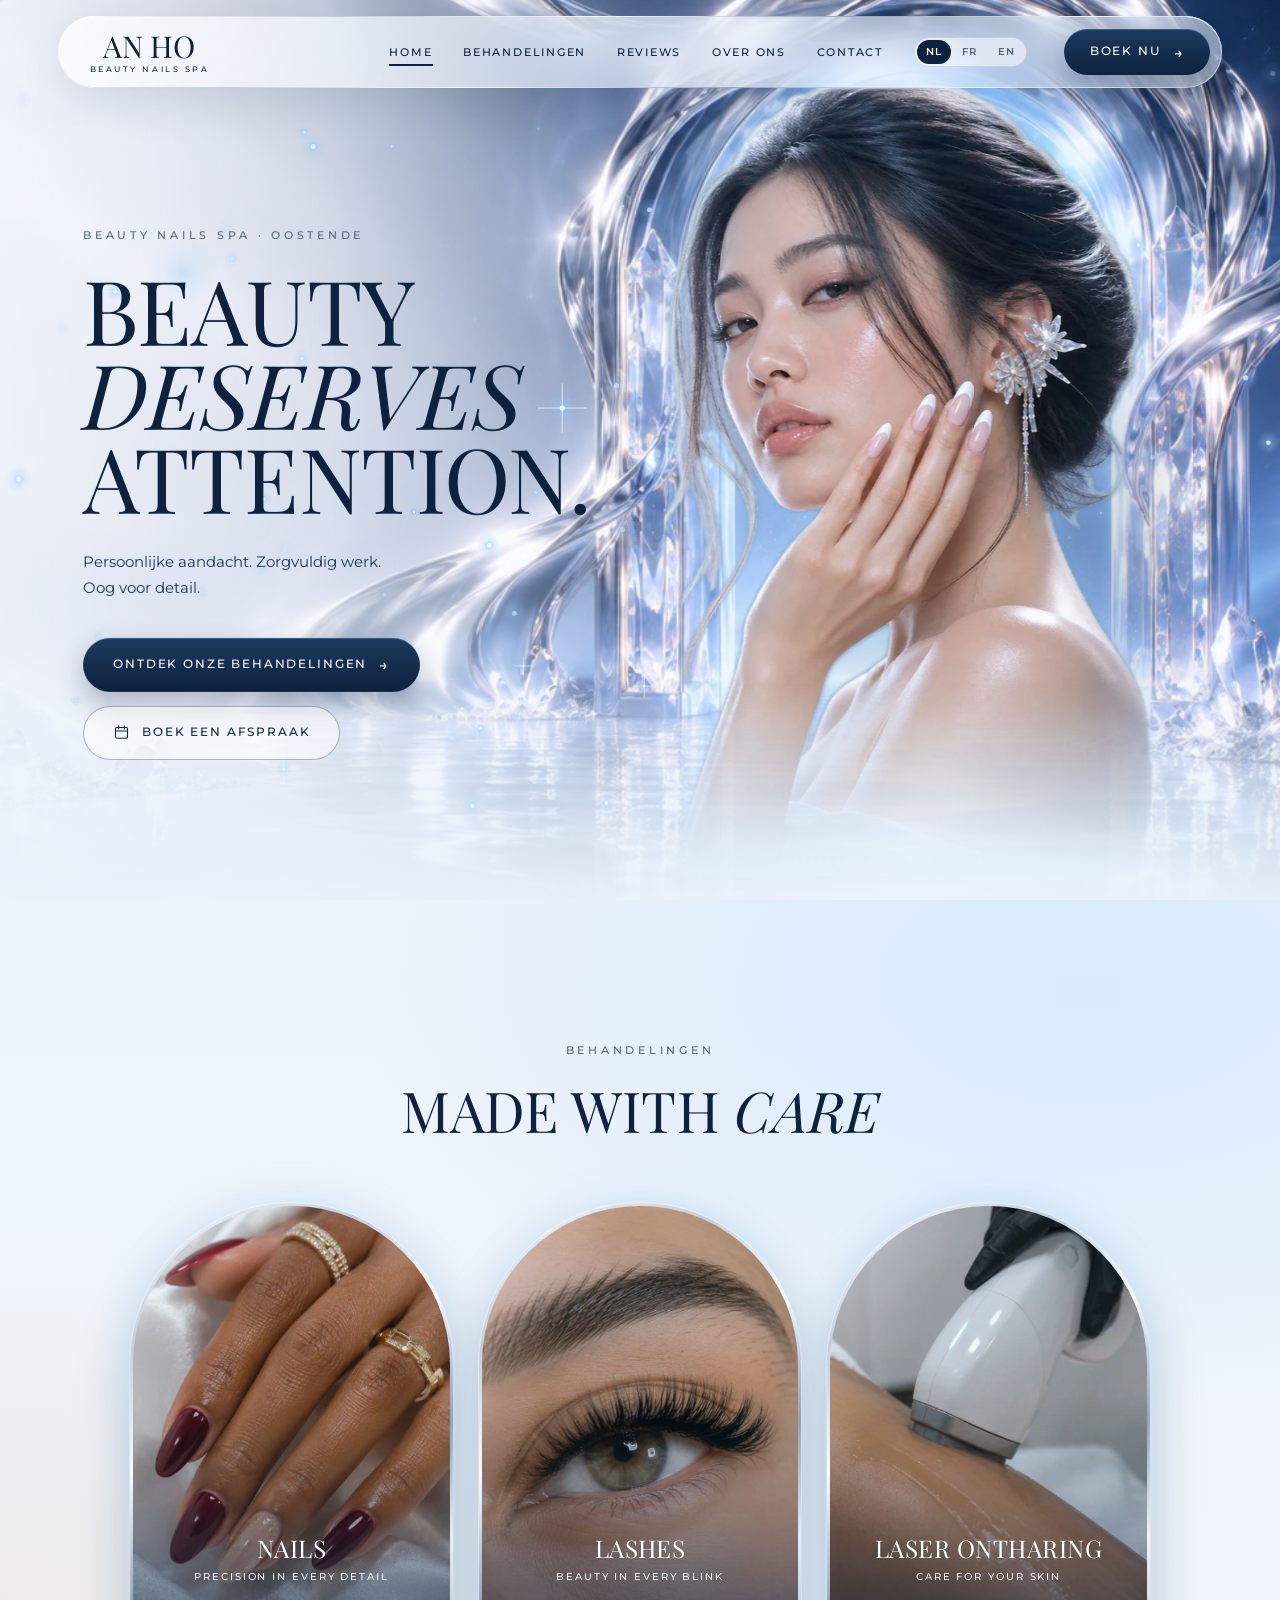
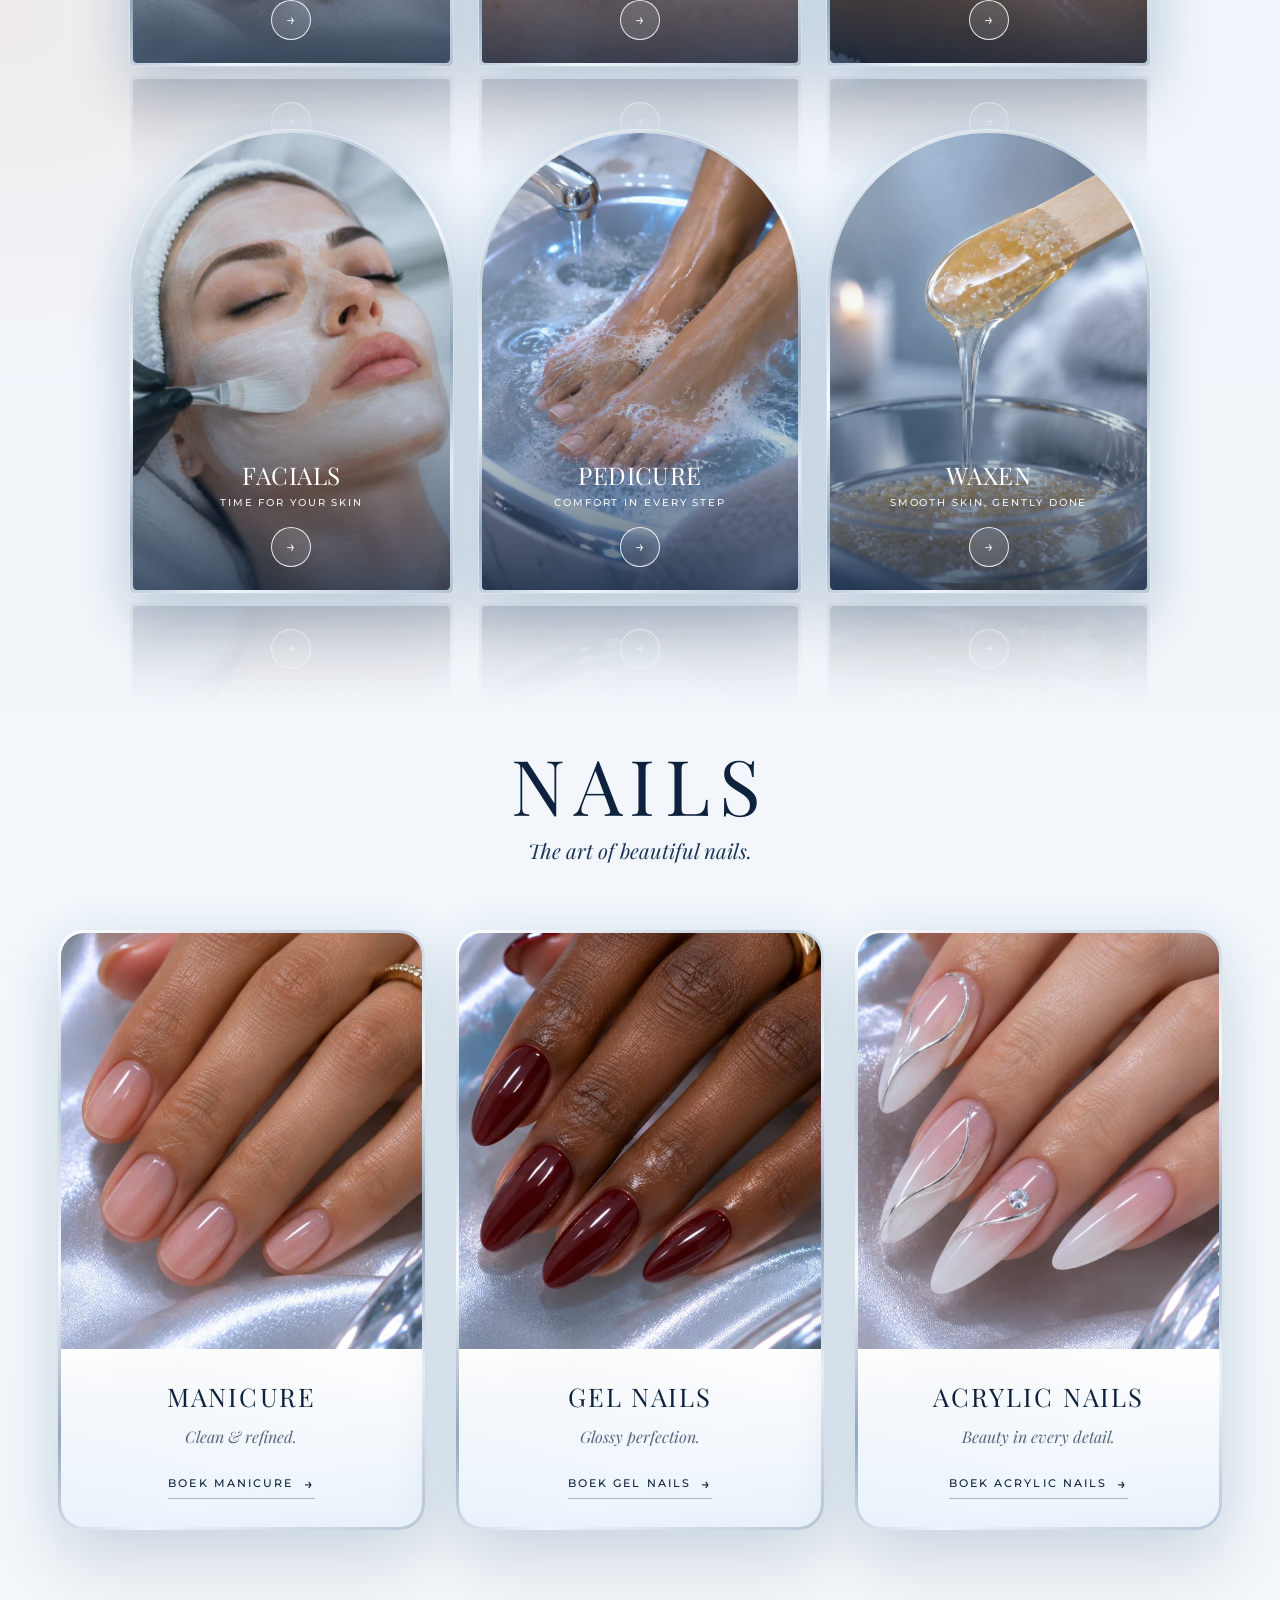
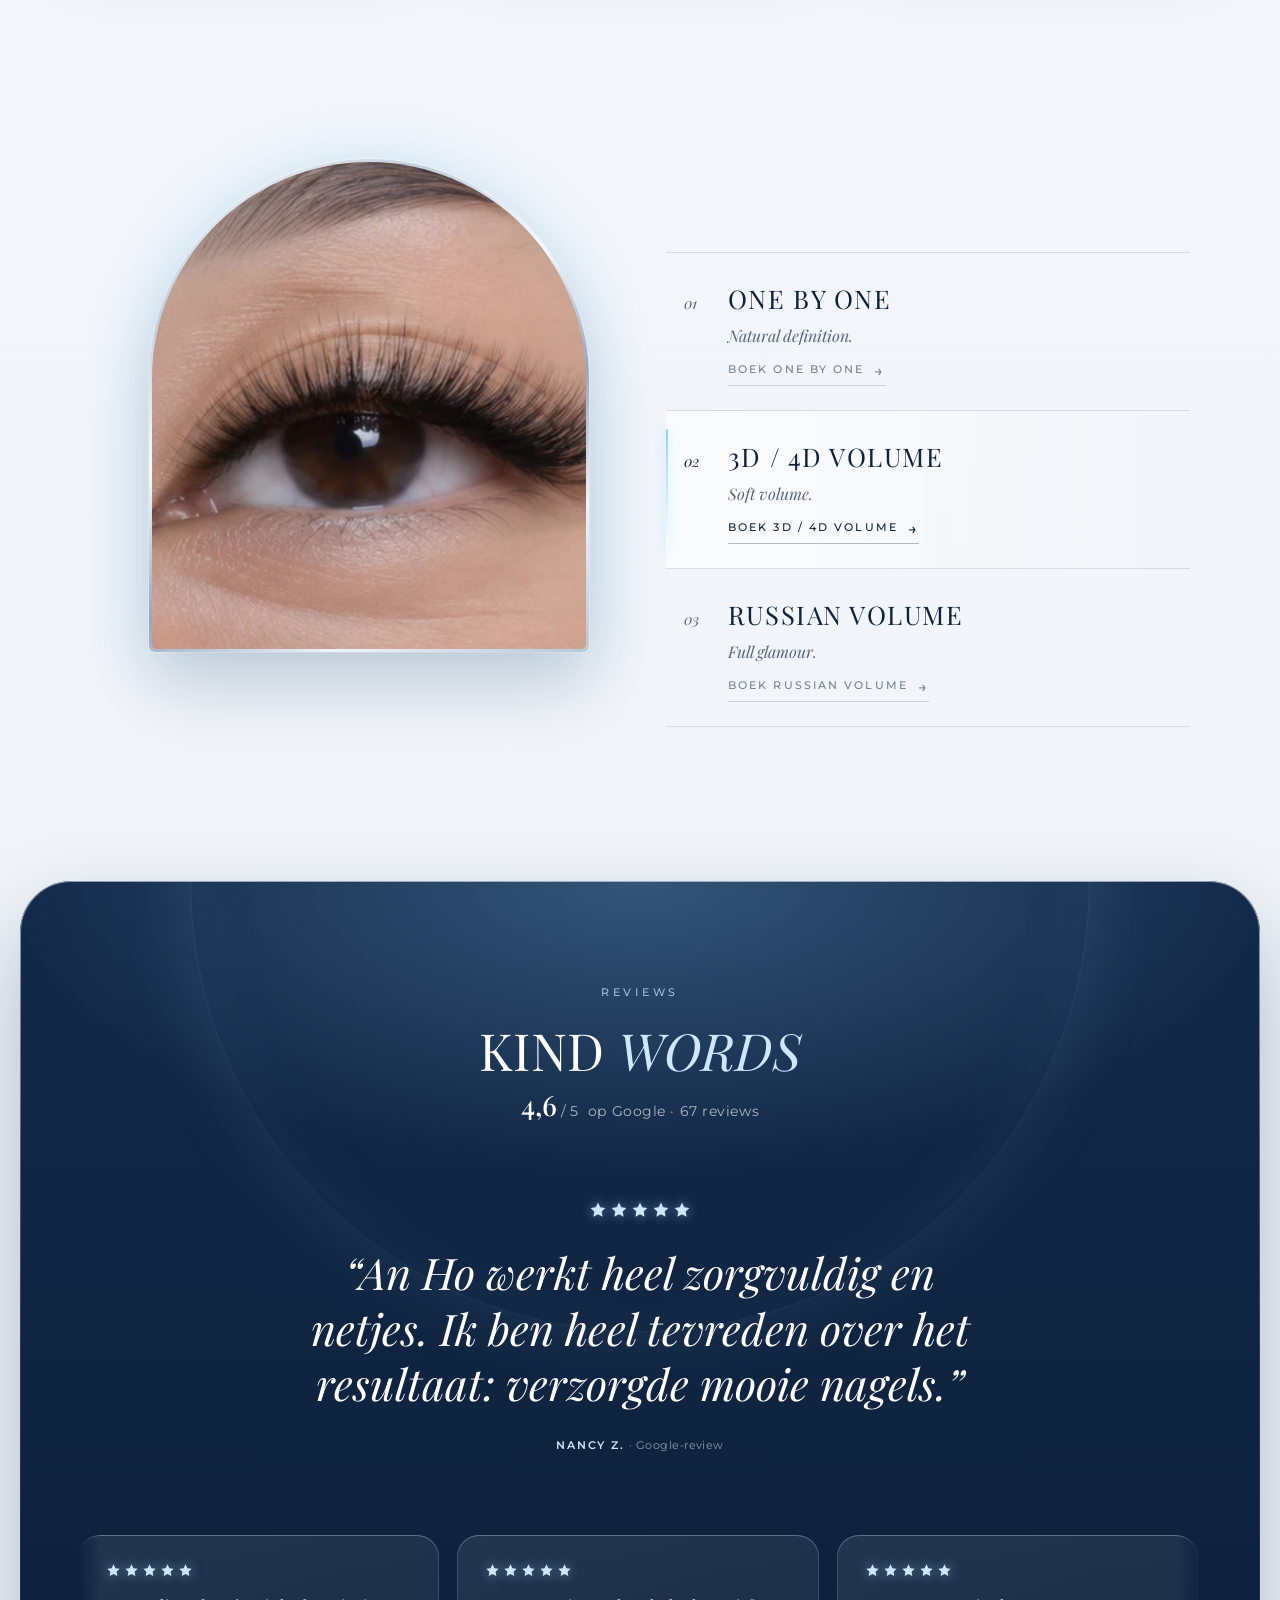
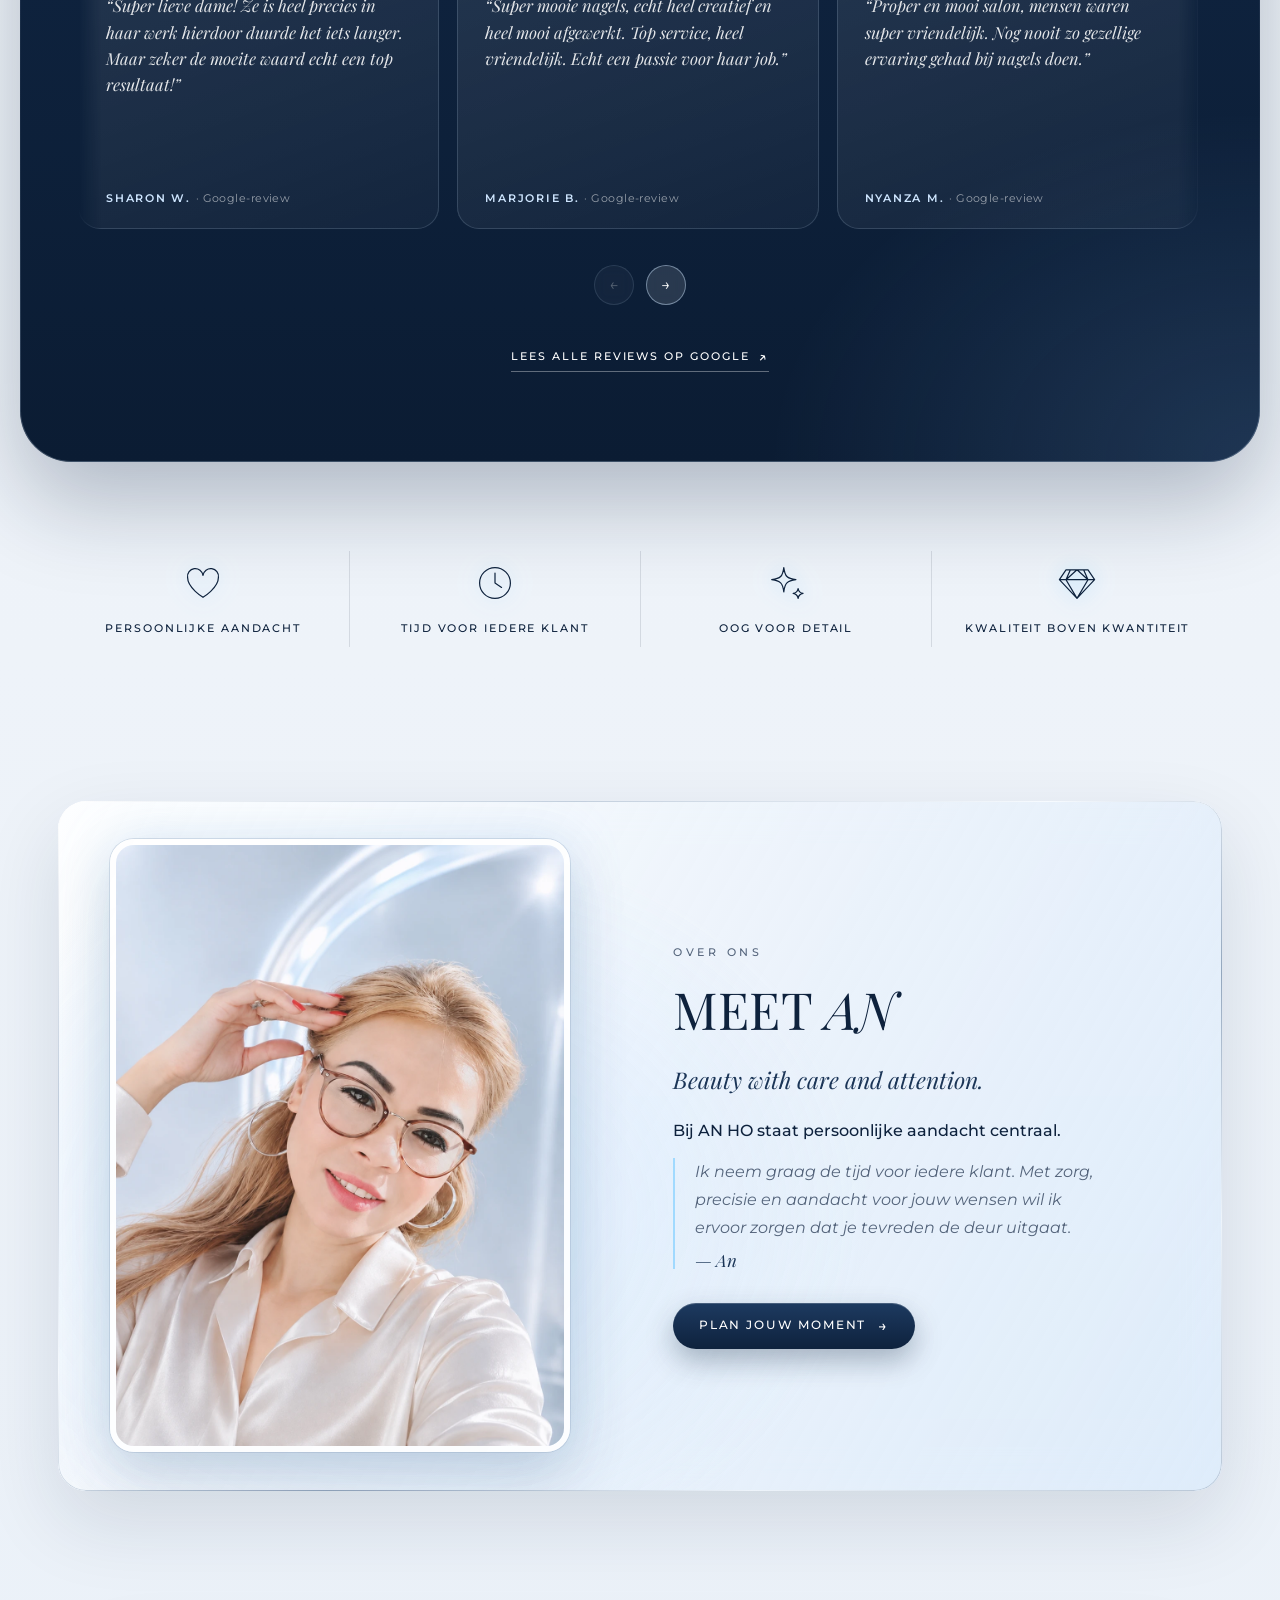
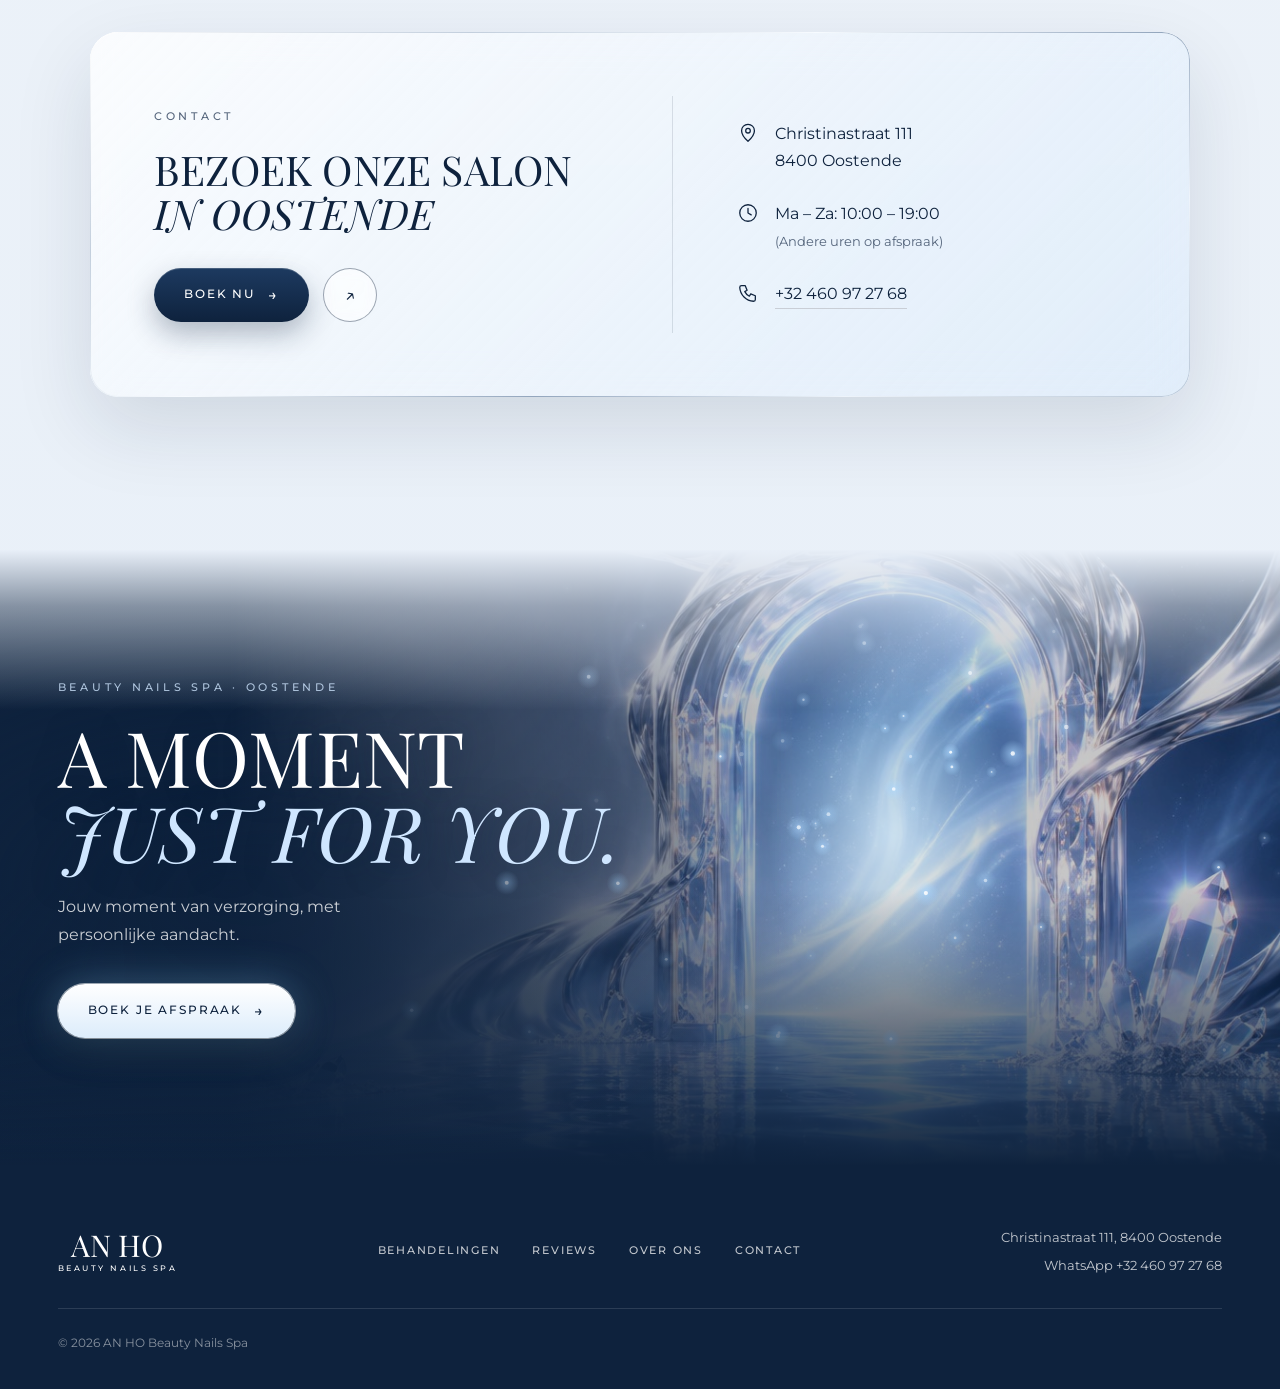
==== commit e7fa0582: "Lashes: 3D/4D volume-foto standaard in beeld Co-Authored-By: Claude Opus 5.5 <noreply@anthropic.com>" ====
--- a/index.html
+++ b/index.html
@@ -176,8 +176,8 @@
       <div class="lash-layout">
         <div class="lash-stage reveal">
           <div class="lash-frame">
-          <img class="lash-photo is-active" src="media/lashes-onebyone.jpg" alt="Close-up van natuurlijke one-by-one wimperextensions" loading="lazy" width="424" height="378" />
-          <img class="lash-photo" src="media/lashes-volume.jpg" alt="Close-up van zachte 3D/4D volume wimpers" loading="lazy" width="424" height="378" />
+          <img class="lash-photo" src="media/lashes-onebyone.jpg" alt="Close-up van natuurlijke one-by-one wimperextensions" loading="lazy" width="424" height="378" />
+          <img class="lash-photo is-active" src="media/lashes-volume.jpg" alt="Close-up van zachte 3D/4D volume wimpers" loading="lazy" width="424" height="378" />
           <img class="lash-photo" src="media/lashes-russian.jpg" alt="Close-up van volle Russian volume wimpers" loading="lazy" width="424" height="378" />
           </div>
         </div>
@@ -187,7 +187,7 @@
             <p class="section-sub">Elegance in every blink.</p>
           </div>
           <ol class="lash-list reveal">
-          <li class="lash-item is-active" data-lash="0">
+          <li class="lash-item" data-lash="0">
             <span class="lash-num" aria-hidden="true">01</span>
             <div class="lash-text">
               <h3>One by one</h3>
@@ -195,7 +195,7 @@
             </div>
             <a class="nail-link" href="https://wa.me/32460972768?text=Hallo%20AN%20HO%2C%20ik%20wil%20graag%20een%20afspraak%20voor%20one%20by%20one%20lashes." target="_blank" rel="noreferrer">Boek one by one <span class="arrow" aria-hidden="true">→</span></a>
           </li>
-          <li class="lash-item" data-lash="1">
+          <li class="lash-item is-active" data-lash="1">
             <span class="lash-num" aria-hidden="true">02</span>
             <div class="lash-text">
               <h3>3D / 4D volume</h3>
@@ -374,7 +374,7 @@
 
   <a class="mobile-book" href="https://wa.me/32460972768?text=Hallo%20AN%20HO%2C%20ik%20wil%20graag%20een%20afspraak%20boeken." target="_blank" rel="noreferrer">Boek nu <span class="arrow" aria-hidden="true">→</span></a>
 
-  <script src="script.js?v=20261125a"></script>
+  <script src="script.js?v=20261125b"></script>
   <script src="hero.js?v=20261124a"></script>
 </body>
 </html>
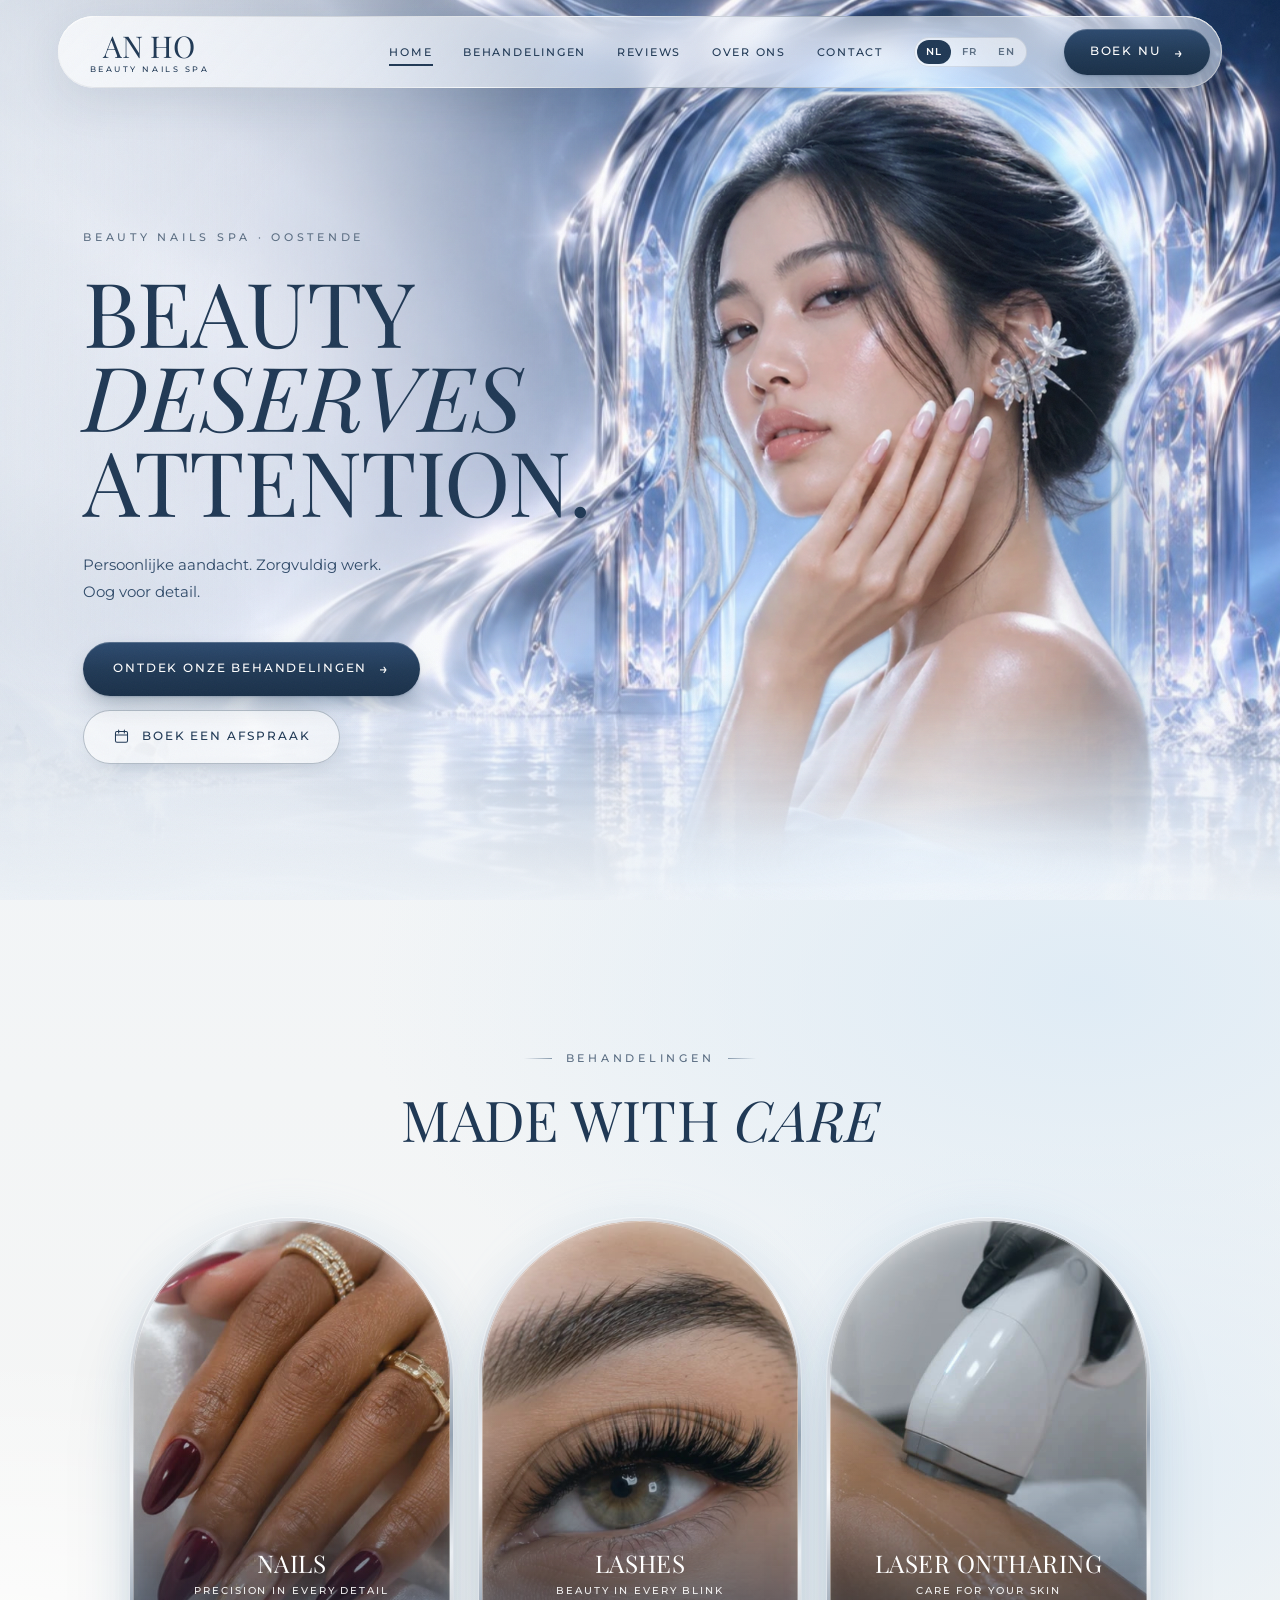
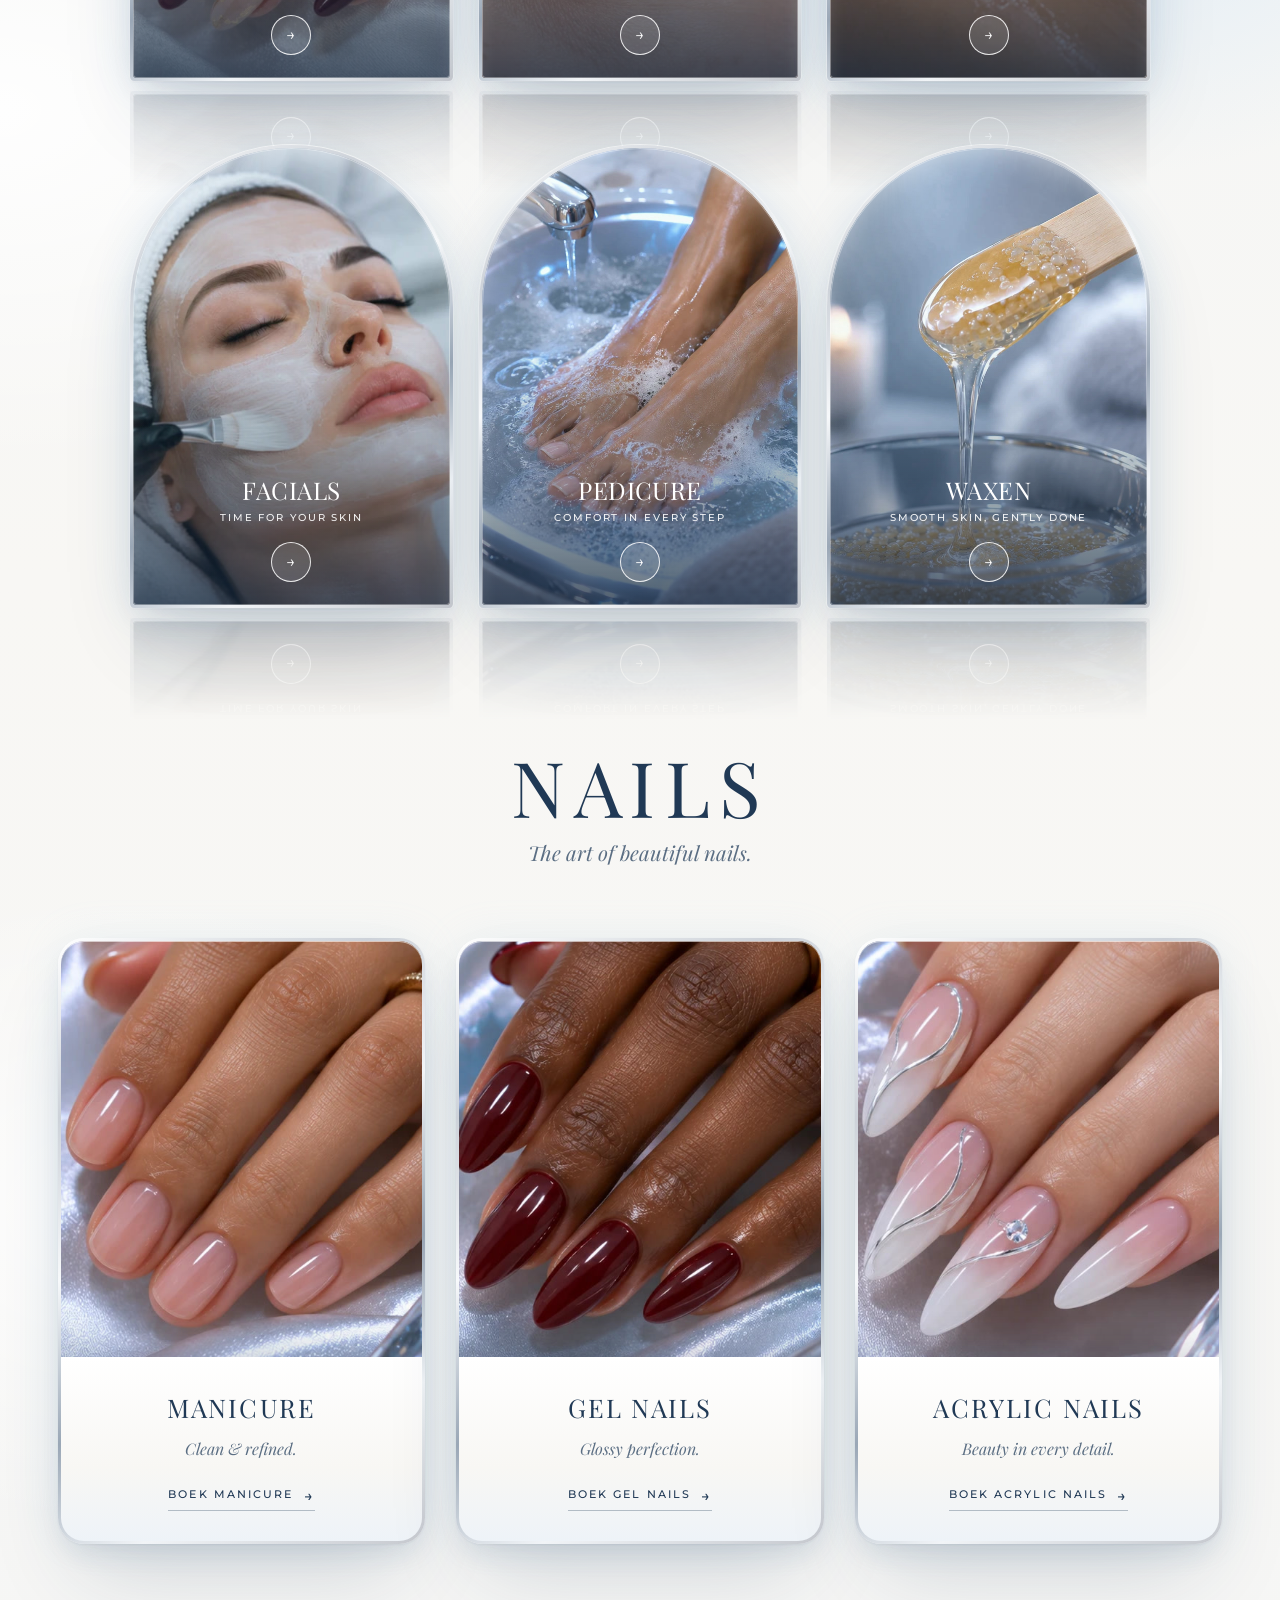
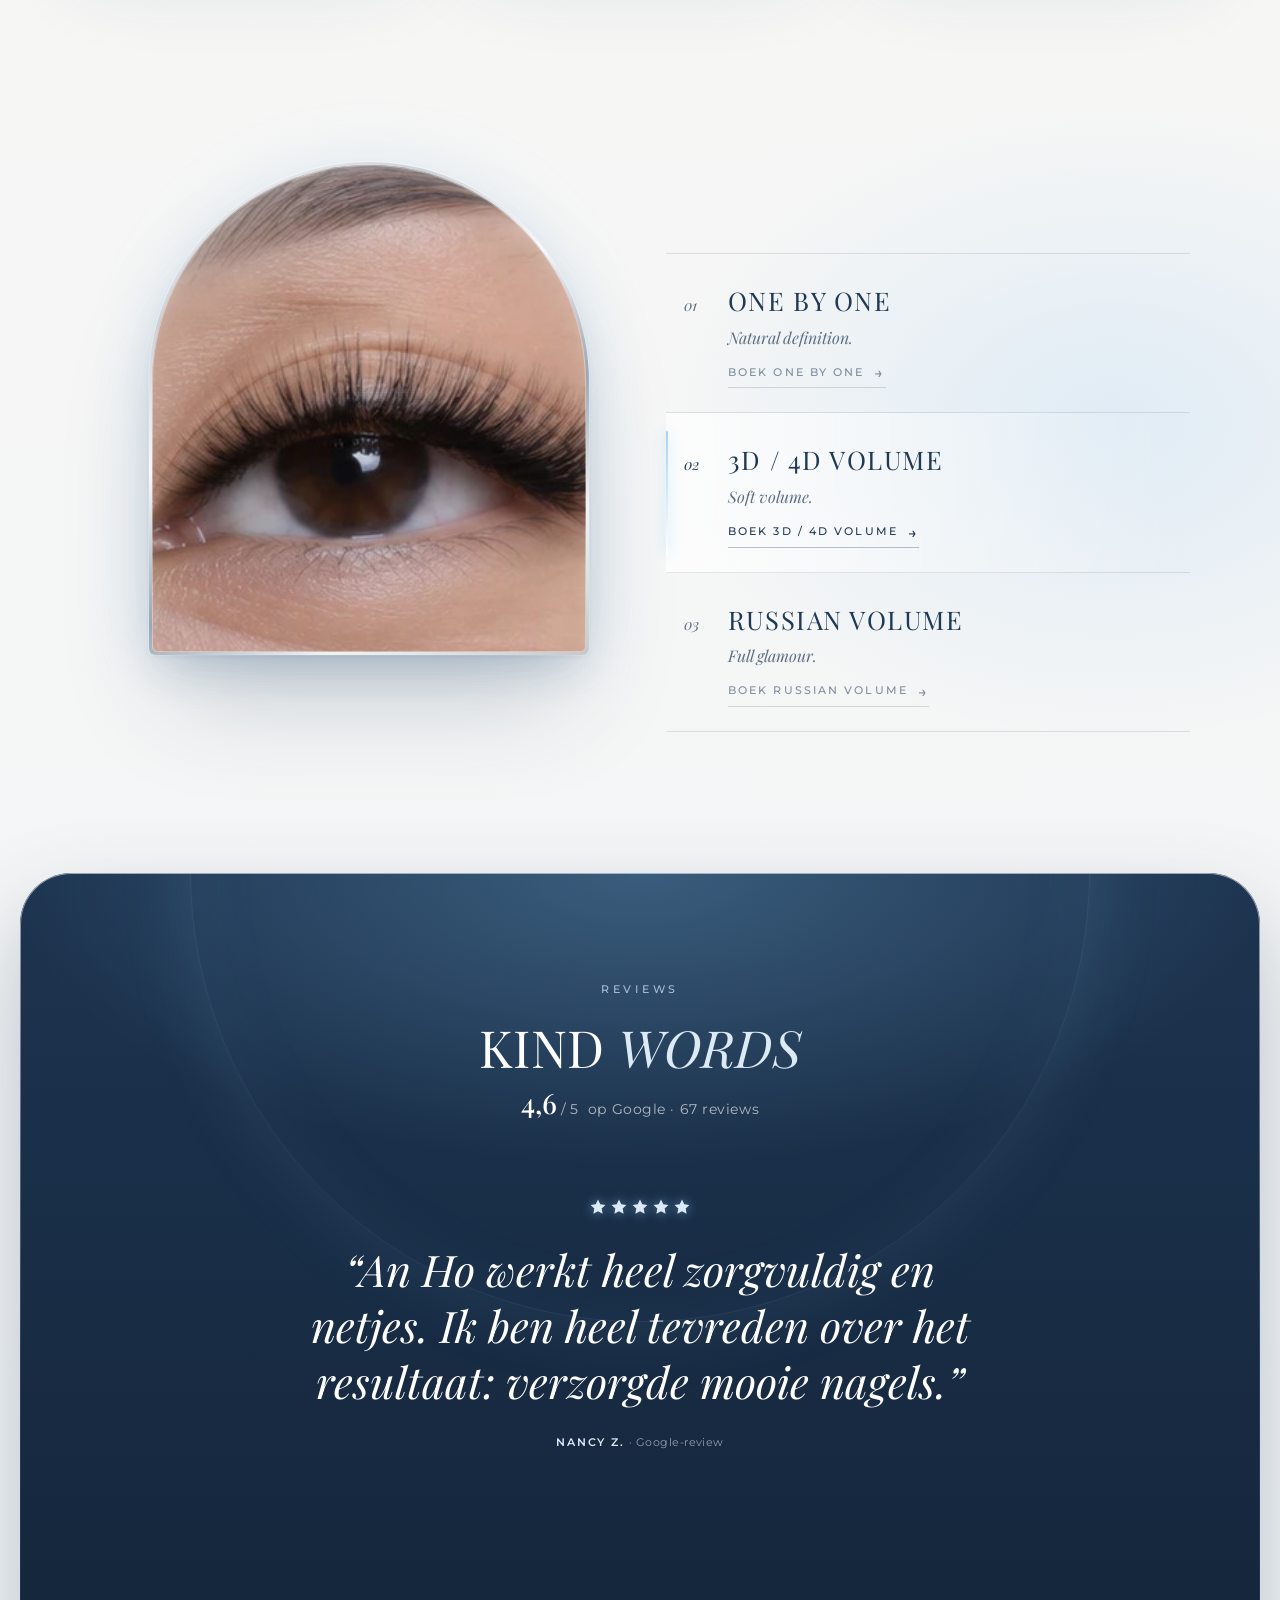
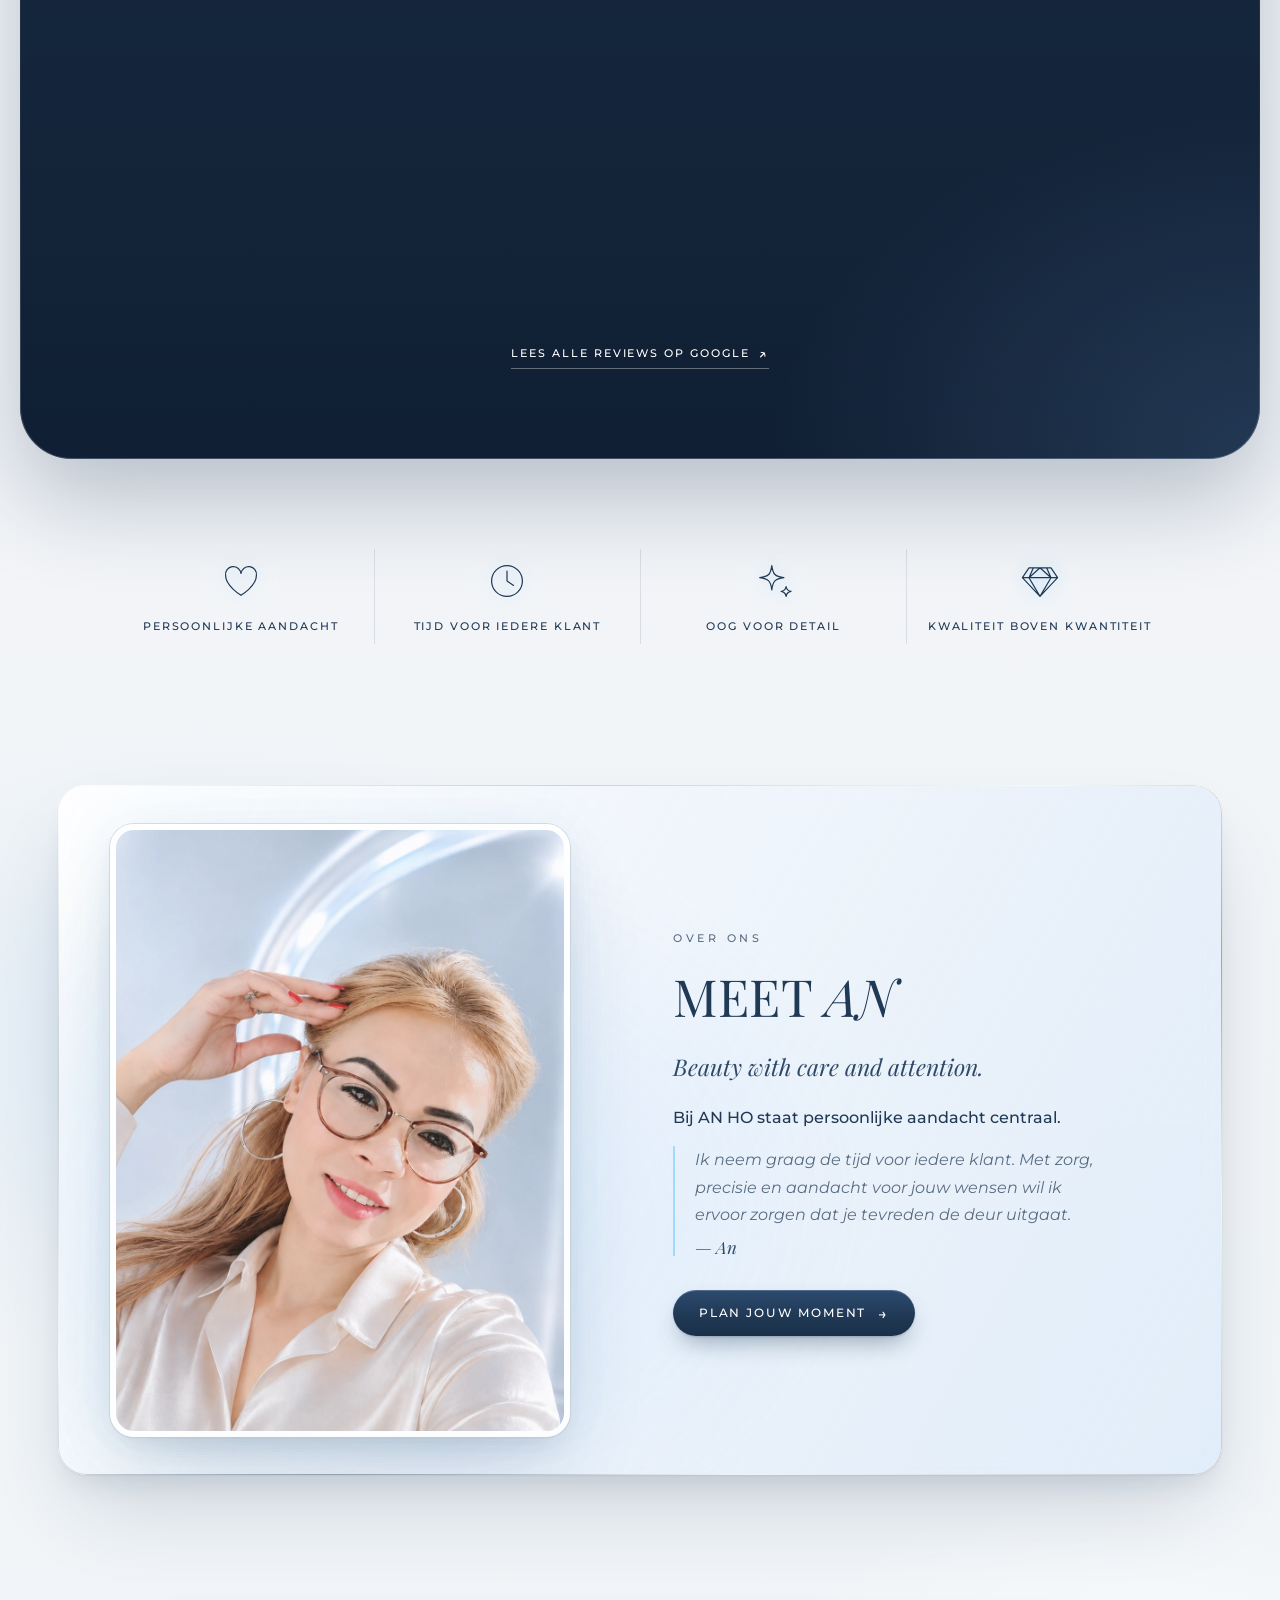
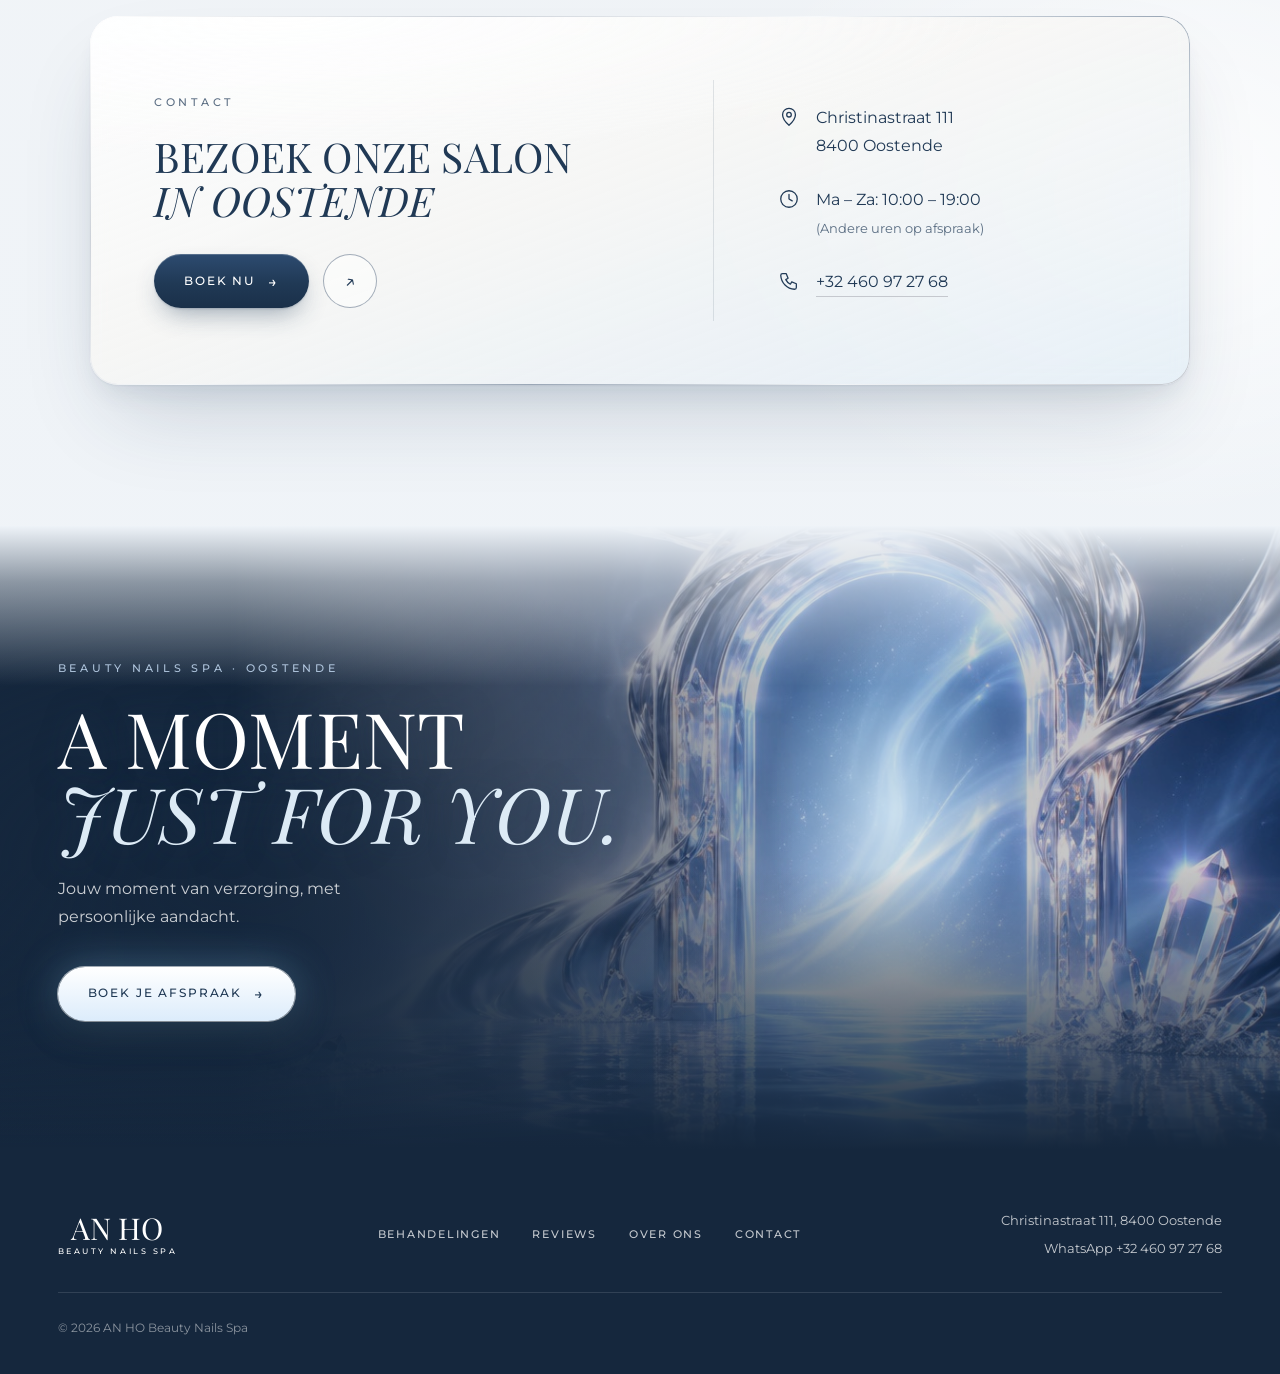
==== commit 978545e7: "Meer diepte: merkpalet, gelaagd glas, lichtglans, parallax, portaalreflectie Co-Authored-By: Claude " ====
--- a/index.html
+++ b/index.html
@@ -3,7 +3,7 @@
 <head>
   <meta charset="utf-8" />
   <meta name="viewport" content="width=device-width, initial-scale=1" />
-  <meta name="theme-color" content="#E9F1FA" />
+  <meta name="theme-color" content="#EEF3F8" />
   <meta name="description" content="AN HO Beauty Nails Spa in Oostende: nails, lashes, laser ontharing en facials met persoonlijke aandacht, zorgvuldig werk en oog voor detail. Boek je afspraak via WhatsApp." />
   <title>AN HO Beauty Nails Spa · Oostende</title>
   <link rel="alternate" hreflang="nl" href="https://anhobeauty.com/" />
@@ -15,7 +15,7 @@
   <link href="https://fonts.googleapis.com/css2?family=Montserrat:wght@300;400;500;600&family=Playfair+Display:ital,wght@0,400;0,500;1,400;1,500&display=swap" rel="stylesheet" />
   <link rel="preload" href="media/portal.jpg" as="image" />
   <link rel="preload" href="media/hero-model.webp" as="image" />
-  <link rel="stylesheet" href="styles.css?v=20261125a" />
+  <link rel="stylesheet" href="styles.css?v=20261126a" />
 </head>
 <body>
   <a class="skip" href="#main">Ga naar de inhoud</a>
@@ -87,7 +87,7 @@
       </div>
       <div class="arch-grid">
         <a class="arch reveal" href="#nails">
-          <span class="arch-frame"><img class="arch-photo arch-nails" src="media/treat-nails.jpg?v=2" alt="Hand met bordeauxrode nagels en gouden ringen op parelwit satijn" loading="lazy" width="488" height="667" /></span>
+          <span class="arch-frame" data-parallax><span class="arch-clip"><img class="arch-photo arch-nails" src="media/treat-nails.jpg?v=2" alt="Hand met bordeauxrode nagels en gouden ringen op parelwit satijn" loading="lazy" width="488" height="667" /></span></span>
           <span class="arch-info">
             <span class="arch-title">Nails</span>
             <span class="arch-sub">Precision in every detail</span>
@@ -95,7 +95,7 @@
           </span>
         </a>
         <a class="arch reveal" href="#lashes">
-          <span class="arch-frame"><img class="arch-photo arch-lashes" src="media/treat-lashes.jpg?v=2" alt="Close-up van een oog met professioneel gezette wimperextensions" loading="lazy" width="488" height="667" /></span>
+          <span class="arch-frame" data-parallax><span class="arch-clip"><img class="arch-photo arch-lashes" src="media/treat-lashes.jpg?v=2" alt="Close-up van een oog met professioneel gezette wimperextensions" loading="lazy" width="488" height="667" /></span></span>
           <span class="arch-info">
             <span class="arch-title">Lashes</span>
             <span class="arch-sub">Beauty in every blink</span>
@@ -103,7 +103,7 @@
           </span>
         </a>
         <a class="arch reveal" href="https://wa.me/32460972768?text=Hallo%20AN%20HO%2C%20ik%20wil%20graag%20een%20afspraak%20voor%20laser%20ontharing." target="_blank" rel="noreferrer">
-          <span class="arch-frame"><img class="arch-photo arch-laser" src="media/treat-laser.jpg?v=2" alt="Laserontharing: een behandelaar houdt het toestel op de huid" loading="lazy" width="488" height="667" /></span>
+          <span class="arch-frame" data-parallax><span class="arch-clip"><img class="arch-photo arch-laser" src="media/treat-laser.jpg?v=2" alt="Laserontharing: een behandelaar houdt het toestel op de huid" loading="lazy" width="488" height="667" /></span></span>
           <span class="arch-info">
             <span class="arch-title">Laser ontharing</span>
             <span class="arch-sub">Care for your skin</span>
@@ -111,7 +111,7 @@
           </span>
         </a>
         <a class="arch reveal" href="https://wa.me/32460972768?text=Hallo%20AN%20HO%2C%20ik%20wil%20graag%20een%20afspraak%20voor%20een%20facial." target="_blank" rel="noreferrer">
-          <span class="arch-frame"><img class="arch-photo arch-facials" src="media/treat-facials.jpg?v=2" alt="Vrouw met gesloten ogen krijgt een gezichtsmasker aangebracht met een kwastje" loading="lazy" width="488" height="667" /></span>
+          <span class="arch-frame" data-parallax><span class="arch-clip"><img class="arch-photo arch-facials" src="media/treat-facials.jpg?v=2" alt="Vrouw met gesloten ogen krijgt een gezichtsmasker aangebracht met een kwastje" loading="lazy" width="488" height="667" /></span></span>
           <span class="arch-info">
             <span class="arch-title">Facials</span>
             <span class="arch-sub">Time for your skin</span>
@@ -119,7 +119,7 @@
           </span>
         </a>
         <a class="arch reveal" href="https://wa.me/32460972768?text=Hallo%20AN%20HO%2C%20ik%20wil%20graag%20een%20afspraak%20voor%20een%20pedicure." target="_blank" rel="noreferrer">
-          <span class="arch-frame"><img class="arch-photo arch-pedicure" src="media/treat-pedicure.jpg" alt="Voeten in een voetbad met schuimend water tijdens een pedicure" loading="lazy" width="683" height="1053" /></span>
+          <span class="arch-frame" data-parallax><span class="arch-clip"><img class="arch-photo arch-pedicure" src="media/treat-pedicure.jpg" alt="Voeten in een voetbad met schuimend water tijdens een pedicure" loading="lazy" width="683" height="1053" /></span></span>
           <span class="arch-info">
             <span class="arch-title">Pedicure</span>
             <span class="arch-sub">Comfort in every step</span>
@@ -127,7 +127,7 @@
           </span>
         </a>
         <a class="arch reveal" href="https://wa.me/32460972768?text=Hallo%20AN%20HO%2C%20ik%20wil%20graag%20een%20afspraak%20om%20te%20waxen." target="_blank" rel="noreferrer">
-          <span class="arch-frame"><img class="arch-photo arch-waxen" src="media/treat-waxen.jpg" alt="Warme wax die van een houten spatel in een glazen schaal loopt" loading="lazy" width="683" height="1053" /></span>
+          <span class="arch-frame" data-parallax><span class="arch-clip"><img class="arch-photo arch-waxen" src="media/treat-waxen.jpg" alt="Warme wax die van een houten spatel in een glazen schaal loopt" loading="lazy" width="683" height="1053" /></span></span>
           <span class="arch-info">
             <span class="arch-title">Waxen</span>
             <span class="arch-sub">Smooth skin, gently done</span>
@@ -145,7 +145,7 @@
       </div>
       <div class="nail-grid">
         <article class="nail-card reveal">
-          <div class="nail-img"><img src="media/nails-manicure.jpg?v=2" alt="Close-up van verzorgde nagels met glanzende nude lak" loading="lazy" width="548" height="941" /></div>
+          <div class="nail-img" data-parallax><img src="media/nails-manicure.jpg?v=2" alt="Close-up van verzorgde nagels met glanzende nude lak" loading="lazy" width="548" height="941" /></div>
           <div class="nail-body">
             <h3>Manicure</h3>
             <p class="nail-tag">Clean &amp; refined.</p>
@@ -153,7 +153,7 @@
           </div>
         </article>
         <article class="nail-card reveal">
-          <div class="nail-img"><img src="media/nails-gel.jpg?v=2" alt="Close-up van glanzende bordeauxrode gelnagels" loading="lazy" width="548" height="941" /></div>
+          <div class="nail-img" data-parallax><img src="media/nails-gel.jpg?v=2" alt="Close-up van glanzende bordeauxrode gelnagels" loading="lazy" width="548" height="941" /></div>
           <div class="nail-body">
             <h3>Gel nails</h3>
             <p class="nail-tag">Glossy perfection.</p>
@@ -161,7 +161,7 @@
           </div>
         </article>
         <article class="nail-card reveal">
-          <div class="nail-img"><img src="media/nails-acrylic.jpg?v=2" alt="Close-up van lange gebeeldhouwde acrylnagels met zilveren chroomdetails" loading="lazy" width="548" height="941" /></div>
+          <div class="nail-img" data-parallax><img src="media/nails-acrylic.jpg?v=2" alt="Close-up van lange gebeeldhouwde acrylnagels met zilveren chroomdetails" loading="lazy" width="548" height="941" /></div>
           <div class="nail-body">
             <h3>Acrylic nails</h3>
             <p class="nail-tag">Beauty in every detail.</p>
@@ -175,10 +175,12 @@
     <section class="lashes" id="lashes" aria-labelledby="lashes-title">
       <div class="lash-layout">
         <div class="lash-stage reveal">
-          <div class="lash-frame">
+          <div class="lash-frame" data-parallax>
+          <div class="lash-clip">
           <img class="lash-photo" src="media/lashes-onebyone.jpg" alt="Close-up van natuurlijke one-by-one wimperextensions" loading="lazy" width="424" height="378" />
           <img class="lash-photo is-active" src="media/lashes-volume.jpg" alt="Close-up van zachte 3D/4D volume wimpers" loading="lazy" width="424" height="378" />
           <img class="lash-photo" src="media/lashes-russian.jpg" alt="Close-up van volle Russian volume wimpers" loading="lazy" width="424" height="378" />
+            </div>
           </div>
         </div>
         <div class="lash-side">
@@ -289,7 +291,7 @@
     <!-- ================= OVER ONS — MEET AN ================= -->
     <section class="confident meet-an" id="over-ons" aria-labelledby="meet-title">
       <div class="glass confident-panel">
-        <figure class="an-portrait reveal">
+        <figure class="an-portrait reveal" data-parallax>
           <img src="media/an-portret.webp?v=2" alt="Portret van An, eigenaar van AN HO Beauty Nails Spa" loading="lazy" width="1086" height="1448" />
         </figure>
         <div class="confident-text reveal">
@@ -374,7 +376,7 @@
 
   <a class="mobile-book" href="https://wa.me/32460972768?text=Hallo%20AN%20HO%2C%20ik%20wil%20graag%20een%20afspraak%20boeken." target="_blank" rel="noreferrer">Boek nu <span class="arrow" aria-hidden="true">→</span></a>
 
-  <script src="script.js?v=20261125b"></script>
-  <script src="hero.js?v=20261124a"></script>
+  <script src="script.js?v=20261126a"></script>
+  <script src="hero.js?v=20261126a"></script>
 </body>
 </html>
--- a/styles.css
+++ b/styles.css
@@ -3,25 +3,35 @@
    Futuristic · Luxury · Interactive
    ========================================================= */
 :root {
-  --navy: #0E223D;       /* deep navy: tekst, knoppen */
-  --navy-2: #1B3557;
-  --ice: #CFE6FF;        /* ice blue: licht en glow */
-  --pearl: #F8F8F8;      /* pearl white */
-  --silver: #C9CED6;     /* silver grey */
-  --nude: #EDE5DF;       /* soft nude accent */
-  --glow: #8FD3FF;
-  --text: #0E223D;
-  --muted: #55657C;
-  --line: rgba(14, 34, 61, .12);
+  /* Merkpalet */
+  --pearl: #F8F7F4;      /* parelwit */
+  --white: #FFFFFF;
+  --ice: #DCEAF5;        /* ijsblauw */
+  --silver: #C5C8CE;     /* zilver / chroom */
+  --navy: #203955;       /* navy: tekst, knoppen */
+  --blue-grey: #8799AB;  /* zacht blauwgrijs: lijnen, details */
+
+  /* Afgeleide tinten (alleen voor diepte en leesbaarheid) */
+  --navy-deep: #15273D;  /* donkere secties */
+  --navy-2: #2F4A69;
+  --muted: #5B6E83;      /* lopende tekst: blauwgrijs, donker genoeg om goed te lezen */
+  --glow: #A8D2F2;       /* ijsblauw licht */
+  --page-top: #EEF3F8;
+  --text: var(--navy);
+  --line: rgba(32, 57, 85, .12);
 
   --serif: "Playfair Display", Georgia, serif;
   --sans: "Montserrat", system-ui, sans-serif;
 
   --gutter: clamp(20px, 4.5vw, 64px);
+  --section-y: clamp(96px, 11vw, 156px);   /* vaste ademruimte tussen secties */
   --radius: 28px;
-  --chrome: linear-gradient(150deg, #ffffff 0%, #c3cfdd 22%, #f7fbff 42%, #93a6bd 62%, #eef4fb 80%, #b8c6d6 100%);
-  --glass-bg: linear-gradient(135deg, rgba(255,255,255,.78), rgba(214,232,250,.42));
-  --shadow: 0 30px 80px rgba(14, 34, 61, .12);
+  --chrome: linear-gradient(150deg, #ffffff 0%, #cdd2d9 22%, #f7f9fb 42%, #9aa7b6 62%, #f1f4f7 80%, #c5c8ce 100%);
+  --glass-bg: radial-gradient(120% 70% at 18% 0%, rgba(255,255,255,.7), transparent 55%), linear-gradient(160deg, rgba(255,255,255,.86), rgba(248,247,244,.72) 45%, rgba(220,234,245,.58));
+  /* Drie lagen schaduw: contact, zacht, ambient */
+  --shadow: 0 1px 2px rgba(32,57,85,.06), 0 14px 28px -10px rgba(32,57,85,.12), 0 44px 90px -24px rgba(32,57,85,.20);
+  --shadow-lift: 0 2px 4px rgba(32,57,85,.06), 0 22px 40px -12px rgba(32,57,85,.16), 0 60px 110px -28px rgba(32,57,85,.26);
+  --ease: cubic-bezier(.2,.7,.2,1);
 }
 
 *, *::before, *::after { box-sizing: border-box; }
@@ -29,17 +39,21 @@
 body {
   margin: 0;
   color: var(--text);
-  font: 400 15px/1.7 var(--sans);
+  font: 400 15px/1.75 var(--sans);
   -webkit-font-smoothing: antialiased;
   background:
-    radial-gradient(1200px 700px at 85% 110vh, rgba(207,230,255,.7), transparent 60%),
-    radial-gradient(900px 600px at 0% 180vh, rgba(237,229,223,.6), transparent 60%),
-    linear-gradient(180deg, #E9F1FA 0%, #F4F7FB 35%, #EEF3F9 70%, #E7EFF8 100%);
+    radial-gradient(1200px 700px at 85% 110vh, rgba(220,234,245,.85), transparent 60%),
+    radial-gradient(900px 600px at 0% 190vh, rgba(255,255,255,.9), transparent 60%),
+    linear-gradient(180deg, var(--page-top) 0%, var(--pearl) 28%, #F3F5F7 62%, var(--page-top) 100%);
   overflow-x: hidden;
+}
+body::after {
+  content: ""; position: fixed; inset: 0; z-index: 100; pointer-events: none; opacity: .035;
+  background-image: url("data:image/svg+xml,%3Csvg xmlns='http://www.w3.org/2000/svg' width='160' height='160'%3E%3Cfilter id='n'%3E%3CfeTurbulence type='fractalNoise' baseFrequency='.85' numOctaves='2' stitchTiles='stitch'/%3E%3C/filter%3E%3Crect width='100%25' height='100%25' filter='url(%23n)'/%3E%3C/svg%3E");
 }
 img, video { display: block; max-width: 100%; height: auto; }
 a { color: inherit; }
-h1, h2, h3 { margin: 0; font-family: var(--serif); font-weight: 400; text-transform: uppercase; letter-spacing: .005em; }
+h1, h2, h3 { margin: 0; font-family: var(--serif); font-weight: 400; text-transform: uppercase; letter-spacing: .005em; text-wrap: balance; }
 h1 em, h2 em { font-style: italic; }
 p { margin: 0; }
 a:focus-visible, button:focus-visible { outline: 2px solid var(--navy); outline-offset: 4px; }
@@ -47,18 +61,24 @@
 .skip:focus { top: 12px; }
 
 .eyebrow {
+  display: inline-flex; align-items: center; gap: 14px;
   font-size: 11px; font-weight: 500; letter-spacing: .34em; text-transform: uppercase;
   color: var(--muted); margin-bottom: 22px;
 }
+.section-head .eyebrow::before, .section-head .eyebrow::after { /* fijne zilveren lijntjes rond het label */
+  content: ""; width: 28px; height: 1px; background: linear-gradient(90deg, transparent, var(--blue-grey));
+}
+.section-head .eyebrow::after { transform: scaleX(-1); }
 
 /* ---------- Glas ---------- */
 .glass {
   position: relative;
   background: var(--glass-bg);
-  backdrop-filter: blur(18px) saturate(1.3); -webkit-backdrop-filter: blur(18px) saturate(1.3);
+  backdrop-filter: blur(8px); -webkit-backdrop-filter: blur(8px);
   border-radius: var(--radius);
-  box-shadow: var(--shadow), inset 0 1px 0 rgba(255,255,255,.95);
-}
+  box-shadow: var(--shadow), inset 0 1px 0 #fff, inset 0 -1px 0 rgba(197,200,206,.35);
+}
+
 .glass::before { /* chromen rand */
   content: ""; position: absolute; inset: 0; border-radius: inherit; padding: 1px; pointer-events: none;
   background: var(--chrome);
@@ -72,18 +92,26 @@
   min-height: 46px; padding: 0 26px; border-radius: 999px; border: 0;
   font: 500 11.5px/1 var(--sans); letter-spacing: .16em; text-transform: uppercase;
   text-decoration: none; cursor: pointer; white-space: nowrap;
-  transition: background .25s ease, color .25s ease, transform .25s ease, box-shadow .25s ease;
-}
+  transition: background .25s ease, color .25s ease, transform .35s var(--ease), box-shadow .35s ease;
+  position: relative; overflow: hidden; isolation: isolate;
+}
+.btn-primary::after, .btn-light::after { /* glans die over de knop schuift */
+  content: ""; position: absolute; inset: 0; z-index: -1; pointer-events: none;
+  background: linear-gradient(110deg, transparent 30%, rgba(255,255,255,.28) 48%, rgba(255,255,255,.05) 56%, transparent 70%);
+  transform: translateX(-120%); transition: transform .9s var(--ease);
+}
+.btn-light::after { background: linear-gradient(110deg, transparent 30%, rgba(255,255,255,.9) 48%, transparent 70%); }
+.btn-primary:hover::after, .btn-light:hover::after { transform: translateX(120%); }
 .btn-lg { min-height: 54px; padding: 0 30px; }
 .btn-primary {
-  background: linear-gradient(180deg, #1d3a60, var(--navy)); color: #fff;
-  box-shadow: 0 12px 28px rgba(14,34,61,.3), inset 0 1px 0 rgba(255,255,255,.18);
-}
-.btn-primary:hover { transform: translateY(-2px); box-shadow: 0 18px 36px rgba(14,34,61,.36), 0 0 0 4px rgba(143,211,255,.25); }
+  background: linear-gradient(180deg, #2d4b70, var(--navy) 55%, #1a3049); color: #fff;
+  box-shadow: 0 1px 2px rgba(32,57,85,.2), 0 12px 26px -8px rgba(32,57,85,.45), inset 0 1px 0 rgba(255,255,255,.2);
+}
+.btn-primary:hover { transform: translateY(-2px); box-shadow: 0 2px 4px rgba(32,57,85,.2), 0 20px 36px -10px rgba(32,57,85,.5), 0 0 0 4px rgba(220,234,245,.8); }
 .btn-glass {
   position: relative; color: var(--navy);
-  background: rgba(255,255,255,.55); backdrop-filter: blur(10px); -webkit-backdrop-filter: blur(10px);
-  box-shadow: inset 0 0 0 1px rgba(14,34,61,.35);
+  background: rgba(255,255,255,.6); backdrop-filter: blur(6px); -webkit-backdrop-filter: blur(6px);
+  box-shadow: inset 0 0 0 1px rgba(32,57,85,.3), 0 10px 24px -12px rgba(32,57,85,.25);
 }
 .btn-glass:hover { background: #fff; transform: translateY(-2px); }
 .btn-light {
@@ -100,10 +128,10 @@
   width: 40px; height: 40px; border-radius: 50%;
   border: 1px solid rgba(255,255,255,.85); color: #fff;
   font: 400 16px/1 var(--sans); text-decoration: none;
-  background: rgba(255,255,255,.12); backdrop-filter: blur(6px); -webkit-backdrop-filter: blur(6px);
+  background: rgba(255,255,255,.12);
   transition: background .25s ease, color .25s ease, border-color .25s ease, transform .25s ease;
 }
-.circle-line { border-color: rgba(14,34,61,.4); color: var(--navy); background: rgba(255,255,255,.5); }
+.circle-line { border-color: rgba(32,57,85,.4); color: var(--navy); background: rgba(255,255,255,.5); }
 .circle-line:hover { background: var(--navy); color: #fff; }
 .circle-lg { width: 54px; height: 54px; font-size: 20px; }
 
@@ -114,9 +142,9 @@
   display: flex; align-items: center; justify-content: space-between; gap: 24px;
   padding: 0 12px 0 32px;
   background: linear-gradient(135deg, rgba(255,255,255,.72), rgba(226,238,251,.55));
-  backdrop-filter: blur(18px) saturate(1.3); -webkit-backdrop-filter: blur(18px) saturate(1.3);
+  backdrop-filter: blur(14px) saturate(1.2); -webkit-backdrop-filter: blur(14px) saturate(1.2);
   border-radius: 999px;
-  box-shadow: 0 14px 44px rgba(14,34,61,.10), inset 0 1px 0 rgba(255,255,255,.95);
+  box-shadow: 0 14px 44px rgba(32,57,85,.10), inset 0 1px 0 rgba(255,255,255,.95);
   transition: top .3s ease, box-shadow .3s ease;
 }
 .header::before {
@@ -125,7 +153,7 @@
   -webkit-mask: linear-gradient(#000 0 0) content-box, linear-gradient(#000 0 0);
   -webkit-mask-composite: xor; mask-composite: exclude;
 }
-.header.is-scrolled { top: 10px; box-shadow: 0 16px 48px rgba(14,34,61,.16), inset 0 1px 0 #fff; }
+.header.is-scrolled { top: 10px; box-shadow: 0 16px 48px rgba(32,57,85,.16), inset 0 1px 0 #fff; }
 .logo { flex: none; display: flex; flex-direction: column; align-items: center; text-decoration: none; line-height: 1; }
 .logo-main { font: 400 30px/1 var(--serif); letter-spacing: .01em; }
 .logo-sub { margin-top: 5px; font: 500 7.5px/1 var(--sans); letter-spacing: .34em; text-transform: uppercase; }
@@ -141,7 +169,7 @@
 }
 .nav > a:not(.btn):hover::after, .nav > a.is-current::after { transform: scaleX(1); }
 .nav-cta { margin-left: 6px; }
-.lang-switch { display: inline-flex; align-items: center; gap: 2px; padding: 3px; border-radius: 999px; background: rgba(255,255,255,.55); box-shadow: inset 0 0 0 1px rgba(14,34,61,.12); }
+.lang-switch { display: inline-flex; align-items: center; gap: 2px; padding: 3px; border-radius: 999px; background: rgba(255,255,255,.55); box-shadow: inset 0 0 0 1px rgba(32,57,85,.12); }
 .lang-switch a { font: 600 10px/1 var(--sans); letter-spacing: .12em; text-decoration: none; color: var(--muted); padding: 7px 9px; border-radius: 999px; transition: background .2s, color .2s; }
 .lang-switch a:hover { color: var(--navy); }
 .lang-switch a[aria-current] { background: var(--navy); color: #fff; }
@@ -207,6 +235,19 @@
   24%  { transform: translateX(330%) skewX(-18deg); opacity: 1; }
   28%, 100% { transform: translateX(330%) skewX(-18deg); opacity: 0; }
 }
+/* Reflectie van het portaallicht op het water onder de boog */
+.hero-bg::after {
+  content: ""; position: absolute; pointer-events: none; mix-blend-mode: screen;
+  left: calc(var(--arch-x, 70%) - var(--arch-w, 30%) * .32);
+  top: calc(var(--arch-y, 42%) + var(--arch-h, 70%) * .3);
+  width: calc(var(--arch-w, 30%) * .64); height: calc(var(--arch-h, 70%) * .55);
+  background: radial-gradient(ellipse 50% 50% at 50% 30%, rgba(220,238,255,.55), rgba(190,225,255,.15) 55%, transparent 75%);
+  animation: water-shimmer 7s ease-in-out infinite;
+}
+@keyframes water-shimmer {
+  0%, 100% { opacity: .45; transform: scaleX(.94); }
+  50%      { opacity: .8;  transform: scaleX(1.04); }
+}
 /* Zwevende lichtdeeltjes: achter het model en enkele zachte vlekken ervoor */
 .hero-particles { position: absolute; inset: 0; width: 100%; height: 100%; pointer-events: none; }
 .hero-particles-back  { z-index: -2; transform: translate3d(calc(var(--mx) * -5px), calc(var(--my) * -4px), 0); }
@@ -214,8 +255,9 @@
 .hero-veil {
   position: absolute; inset: 0; z-index: -2; pointer-events: none;
   background:
+    radial-gradient(ellipse 85% 90% at 68% 45%, transparent 60%, rgba(32,57,85,.10) 100%),
     linear-gradient(90deg, rgba(240,245,251,.88) 0%, rgba(240,245,251,.6) 26%, rgba(240,245,251,0) 50%),
-    linear-gradient(to bottom, transparent 72%, rgba(233,241,250,.85) 100%);
+    linear-gradient(to bottom, transparent 72%, rgba(238,243,248,.85) 100%);
 }
 
 /* Het model: staat in de portaalboog, onderkant verdwijnt in de nevel boven het water */
@@ -229,7 +271,7 @@
 /* Diepte: zachte schaduw van haar silhouet op het portaal erachter */
 .hero-model::before {
   content: ""; position: absolute; left: -6%; right: -14%; top: 8%; bottom: 0;
-  background: radial-gradient(ellipse 50% 48% at 58% 52%, rgba(14, 34, 61, .30), rgba(14, 34, 61, .10) 55%, transparent 74%);
+  background: radial-gradient(ellipse 50% 48% at 58% 52%, rgba(32,57,85,.30), rgba(32,57,85,.10) 55%, transparent 74%);
   filter: blur(30px); transform: translate(4%, 2%);
 }
 /* Portaallicht dat achter haar hoofd en schouders opbloeit */
@@ -242,7 +284,7 @@
 .hero-model img {
   position: absolute; inset: 0; width: 100%; height: 100%; object-fit: contain;
   filter:
-    drop-shadow(0 0 1.5px rgba(14, 34, 61, .25))
+    drop-shadow(0 0 1.5px rgba(32,57,85,.25))
     drop-shadow(0 0 20px rgba(160, 215, 255, .35))
     saturate(.95) contrast(1.02);
   -webkit-mask-image: linear-gradient(to top, transparent 0%, rgba(0,0,0,.6) 10%, #000 22%);
@@ -279,7 +321,7 @@
   position: absolute; inset: auto 0 0 0; height: 30%; z-index: 0; pointer-events: none;
   background:
     radial-gradient(ellipse 30% 60% at 71% 100%, rgba(236, 244, 252, .6), transparent 70%),
-    linear-gradient(to top, rgba(233, 241, 250, .85), rgba(233, 241, 250, 0) 80%);
+    linear-gradient(to top, rgba(238,243,248,.85), rgba(238,243,248,0) 80%);
 }
 @keyframes model-in { from { opacity: 0; translate: 0 40px; } to { opacity: 1; translate: 0 0; } }
 @keyframes model-float { 0%, 100% { translate: 0 0; } 50% { translate: 0 -7px; } }
@@ -303,12 +345,25 @@
    SECTIES
    ========================================================= */
 section { position: relative; }
-.section-head { text-align: center; margin-bottom: clamp(40px, 5vw, 64px); }
+.section-head { text-align: center; margin-bottom: clamp(44px, 5.5vw, 72px); }
+.section-head .section-sub, .lash-head .section-sub { color: var(--muted); }
 .section-head h2 { font-size: clamp(34px, 4.4vw, 62px); line-height: 1.02; }
 
 
+/* Omgevingslicht: zachte ijsblauwe en parelwitte lichtvlakken die secties in elkaar laten overlopen */
+.treatments::before, .nails::before, .lashes::before, .meet-an::before, .visit::before {
+  content: ""; position: absolute; z-index: -1; pointer-events: none;
+  width: min(900px, 90vw); aspect-ratio: 1.4; border-radius: 50%;
+  background: radial-gradient(closest-side, rgba(220,234,245,.85), rgba(220,234,245,0));
+}
+.treatments::before { right: -20%; top: 18%; }
+.nails::before      { left: -25%; top: 30%; background: radial-gradient(closest-side, rgba(255,255,255,.95), rgba(255,255,255,0)); }
+.lashes::before     { right: -22%; top: 20%; }
+.meet-an::before    { left: -20%; top: 10%; }
+.visit::before      { right: -25%; top: 0; background: radial-gradient(closest-side, rgba(255,255,255,.9), rgba(255,255,255,0)); }
+
 /* ---------- Behandelingen: glazen portalen ---------- */
-.treatments { padding: clamp(90px, 11vw, 150px) var(--gutter) 0; }
+.treatments { padding: var(--section-y) var(--gutter) 0; }
 .arch-grid { position: relative; z-index: 1; display: grid; grid-template-columns: repeat(3, 1fr); gap: clamp(14px, 2vw, 28px); row-gap: clamp(48px, 5vw, 72px); max-width: 1020px; margin: 0 auto; }
 .arch {
   position: relative; display: block; text-decoration: none; color: #fff;
@@ -319,23 +374,35 @@
   display: block; position: relative; aspect-ratio: 3 / 4.3;
   border-radius: 999px 999px 26px 26px; padding: 3px;
   background: var(--chrome);
-  box-shadow: 0 30px 60px rgba(14,34,61,.18), 0 0 0 1px rgba(255,255,255,.6), 0 0 40px rgba(143,211,255,.25);
-  transition: box-shadow .5s ease;
-}
-.arch-frame img { display: block; width: 100%; height: 100%; object-fit: cover; object-position: center top; border-radius: inherit; transition: transform 1s cubic-bezier(.2,.7,.2,1); }
+  box-shadow: var(--shadow), 0 0 0 1px rgba(255,255,255,.6), 0 0 40px rgba(168,210,242,.22);
+  transition: box-shadow .6s ease;
+}
+.arch-clip { position: relative; display: block; width: 100%; height: 100%; border-radius: 999px 999px 23px 23px; overflow: hidden; transform: translateZ(0); }
+.arch-frame img {
+  display: block; width: 100%; height: 100%; object-fit: cover; object-position: center top;
+  scale: 1.1; translate: 0 var(--py, 0px); transition: scale 1.2s var(--ease);
+}
 /* Uitsnede per foto: het belangrijkste blijft in beeld */
 .arch-frame .arch-nails   { object-position: 40% top; }
 .arch-frame .arch-lashes  { object-position: 40% top; }
 .arch-frame .arch-laser   { object-position: 50% top; }
 .arch-frame .arch-facials { object-position: 55% top; }
-.arch-frame::after { /* glans + verloop voor leesbaarheid */
-  content: ""; position: absolute; inset: 3px; border-radius: inherit; pointer-events: none;
+.arch-frame::after { /* glas: glans bovenaan, binnenrand en verloop voor leesbaarheid */
+  content: ""; position: absolute; inset: 3px; border-radius: 999px 999px 23px 23px; pointer-events: none;
   background:
-    linear-gradient(115deg, rgba(255,255,255,.35) 0%, rgba(255,255,255,0) 28%),
-    linear-gradient(to top, rgba(14,34,61,.72) 0%, rgba(14,34,61,.18) 36%, transparent 58%);
-}
-.arch:hover .arch-frame { box-shadow: 0 40px 70px rgba(14,34,61,.22), 0 0 0 1px #fff, 0 0 70px rgba(143,211,255,.6); }
-.arch:hover .arch-frame img { transform: scale(1.06); }
+    linear-gradient(115deg, rgba(255,255,255,.32) 0%, rgba(255,255,255,0) 28%),
+    linear-gradient(to top, rgba(21,39,61,.74) 0%, rgba(21,39,61,.2) 36%, transparent 58%);
+  box-shadow: inset 0 0 0 1px rgba(255,255,255,.35), inset 0 18px 30px -18px rgba(255,255,255,.6);
+}
+/* Lichtglans die bij hover over het glas schuift */
+.arch-clip::after, .nail-img::after, .lash-clip::after {
+  content: ""; position: absolute; inset: 0; z-index: 2; pointer-events: none;
+  background: linear-gradient(112deg, transparent 38%, rgba(255,255,255,.32) 50%, rgba(255,255,255,0) 62%);
+  translate: -120% 0; transition: translate 1.3s var(--ease);
+}
+.arch:hover .arch-clip::after, .nail-card:hover .nail-img::after, .lash-stage:hover .lash-clip::after { translate: 120% 0; }
+.arch:hover .arch-frame { box-shadow: var(--shadow-lift), 0 0 0 1px #fff, 0 0 70px rgba(168,210,242,.55); }
+.arch:hover .arch-frame img { scale: 1.15; }
 .arch-info {
   position: absolute; left: 0; right: 0; bottom: 26px; z-index: 1;
   display: flex; flex-direction: column; align-items: center; text-align: center; gap: 8px; padding: 0 16px;
@@ -346,38 +413,42 @@
 .arch:hover .circle { background: #fff; color: var(--navy); }
 
 /* ---------- Nails: drie diensten ---------- */
-.nails { padding: clamp(110px, 12vw, 170px) var(--gutter) 0; }
+.nails { padding: var(--section-y) var(--gutter) 0; }
 .nails .section-head h2 { font-size: clamp(44px, 6vw, 88px); letter-spacing: .12em; line-height: 1; }
 .section-sub { margin-top: 14px; font: italic 400 clamp(17px, 1.6vw, 22px)/1.4 var(--serif); color: var(--navy-2); }
 .nail-grid { display: grid; grid-template-columns: repeat(3, 1fr); gap: clamp(16px, 2.4vw, 32px); max-width: 1240px; margin: 0 auto; }
 .nail-card {
   position: relative; border-radius: 26px; padding: 3px;
   background: var(--chrome);
-  box-shadow: 0 30px 70px rgba(14,34,61,.14), 0 0 40px rgba(143,211,255,.18);
-  transition: transform .5s cubic-bezier(.2,.7,.2,1), box-shadow .5s ease;
-}
-.nail-card:hover { transform: translateY(-8px); box-shadow: 0 40px 80px rgba(14,34,61,.18), 0 0 70px rgba(143,211,255,.5); }
-.nail-img { border-radius: 23px 23px 0 0; overflow: hidden; }
-.nail-img img { width: 100%; aspect-ratio: 4 / 4.6; object-fit: cover; transition: transform 1.1s cubic-bezier(.2,.7,.2,1); }
-.nail-card:hover .nail-img img { transform: scale(1.05); }
+  box-shadow: var(--shadow), 0 0 40px rgba(168,210,242,.16);
+  transition: transform .6s var(--ease), box-shadow .6s ease;
+}
+.nail-card:hover { transform: translateY(-8px); box-shadow: var(--shadow-lift), 0 0 70px rgba(168,210,242,.45); }
+.nail-img { position: relative; border-radius: 23px 23px 0 0; overflow: hidden; transform: translateZ(0); }
+.nail-img img { width: 100%; aspect-ratio: 4 / 4.6; object-fit: cover; scale: 1.1; translate: 0 var(--py, 0px); transition: scale 1.2s var(--ease); }
+.nail-card:hover .nail-img img { scale: 1.15; }
+.nail-img::before { /* glas-binnenrand */
+  content: ""; position: absolute; inset: 0; z-index: 1; pointer-events: none; border-radius: inherit;
+  box-shadow: inset 0 1px 0 rgba(255,255,255,.6), inset 0 -40px 50px -40px rgba(21,39,61,.25);
+}
 /* Nails: hoge foto's, uitsnede op de nagels */
 #nails .nail-img img { object-position: 50% 64%; }
 .nail-body {
-  border-radius: 0 0 23px 23px; padding: 26px 26px 28px; text-align: center;
-  background: linear-gradient(180deg, rgba(255,255,255,.96), rgba(234,243,252,.96));
+  border-radius: 0 0 23px 23px; padding: 28px 26px 30px; text-align: center;
+  background: linear-gradient(180deg, #fff, var(--pearl) 60%, #EEF3F8);
 }
 .nail-body h3 { font-size: clamp(22px, 2vw, 28px); letter-spacing: .08em; }
 .nail-tag { margin: 8px 0 20px; font: italic 400 16px/1.4 var(--serif); color: var(--muted); }
 .nail-link {
   display: inline-flex; align-items: center; gap: 10px; text-decoration: none;
   font: 500 10.5px/1 var(--sans); letter-spacing: .2em; text-transform: uppercase;
-  padding-bottom: 7px; border-bottom: 1px solid rgba(14,34,61,.3); transition: border-color .25s;
+  padding-bottom: 7px; border-bottom: 1px solid rgba(32,57,85,.3); transition: border-color .25s;
 }
 .nail-link:hover { border-color: var(--navy); }
 .nail-link:hover .arrow { transform: translateX(3px); }
 
 /* ---------- Time for you ---------- */
-.confident { padding: clamp(110px, 12vw, 170px) var(--gutter) 0; }
+.confident { padding: var(--section-y) var(--gutter) 0; }
 .confident-panel {
   display: grid; grid-template-columns: 1.15fr 1fr; align-items: center; overflow: hidden;
   background:
@@ -392,9 +463,9 @@
   aspect-ratio: 1086 / 1448; border-radius: 24px; overflow: hidden;
   /* zachte parelwitte rand + dunne zilveren lijn + rustige schaduw */
   border: 6px solid rgba(255, 255, 255, .85);
-  box-shadow: 0 0 0 1px rgba(150, 170, 195, .35), 0 24px 60px rgba(14, 34, 61, .16), 0 0 50px rgba(160, 215, 255, .25);
-}
-.an-portrait img { width: 100%; height: 100%; object-fit: cover; object-position: center top; display: block; }
+  box-shadow: 0 0 0 1px rgba(197,200,206,.6), var(--shadow), 0 0 50px rgba(168,210,242,.22);
+}
+.an-portrait img { width: 100%; height: 100%; object-fit: cover; object-position: center top; display: block; scale: 1.08; translate: 0 var(--py, 0px); }
 .meet-an h2 { margin-bottom: 14px; }
 .meet-sub { font: italic 400 clamp(19px, 1.8vw, 24px)/1.35 var(--serif); color: var(--navy-2); margin-bottom: 22px; }
 .meet-lead { font-size: 16px; font-weight: 500; color: var(--navy); margin-bottom: 14px; }
@@ -412,7 +483,7 @@
 }
 
 /* ---------- Lashes: één groot beeld + rustige lijst ---------- */
-.lashes { padding: clamp(110px, 12vw, 170px) var(--gutter) 0; }
+.lashes { padding: var(--section-y) var(--gutter) 0; }
 .lash-layout {
   display: grid; grid-template-columns: minmax(0, 1fr) minmax(0, 1.05fr); align-items: center;
   gap: clamp(36px, 6vw, 96px); max-width: 1100px; margin: 0 auto;
@@ -421,18 +492,20 @@
 .lash-frame {
   position: relative; aspect-ratio: 1 / 1.12; padding: 3px;
   border-radius: 999px 999px 28px 28px; background: var(--chrome);
-  box-shadow: 0 34px 70px rgba(14,34,61,.18), 0 0 0 1px rgba(255,255,255,.6), 0 0 60px rgba(143,211,255,.3);
-}
+  box-shadow: var(--shadow-lift), 0 0 0 1px rgba(255,255,255,.6), 0 0 60px rgba(168,210,242,.28);
+}
+.lash-clip { position: absolute; inset: 3px; border-radius: 999px 999px 25px 25px; overflow: hidden; transform: translateZ(0); }
 .lash-frame::after { /* glans op het glas */
-  content: ""; position: absolute; inset: 3px; border-radius: inherit; pointer-events: none;
-  background: linear-gradient(115deg, rgba(255,255,255,.35) 0%, rgba(255,255,255,0) 30%);
+  content: ""; position: absolute; inset: 3px; border-radius: 999px 999px 25px 25px; pointer-events: none;
+  background: linear-gradient(115deg, rgba(255,255,255,.32) 0%, rgba(255,255,255,0) 30%);
+  box-shadow: inset 0 0 0 1px rgba(255,255,255,.35), inset 0 18px 30px -18px rgba(255,255,255,.6);
 }
 .lash-photo {
-  position: absolute; inset: 3px; width: calc(100% - 6px); height: calc(100% - 6px);
-  object-fit: cover; object-position: center 62%; border-radius: 999px 999px 25px 25px;
-  opacity: 0; transform: scale(1.04); transition: opacity .9s ease, transform 1.4s cubic-bezier(.2,.7,.2,1);
-}
-.lash-photo.is-active { opacity: 1; transform: none; }
+  position: absolute; inset: 0; width: 100%; height: 100%;
+  object-fit: cover; object-position: center 62%;
+  opacity: 0; scale: 1.14; translate: 0 var(--py, 0px); transition: opacity .9s ease, scale 1.4s var(--ease);
+}
+.lash-photo.is-active { opacity: 1; scale: 1.08; }
 .lash-head { margin-bottom: clamp(26px, 3vw, 40px); }
 .lash-head h2 { font-size: clamp(52px, 7.5vw, 112px); letter-spacing: .1em; line-height: .95; }
 .lash-head .section-sub { margin-top: 10px; }
@@ -457,7 +530,7 @@
 .lash-item.is-active .nail-link, .lash-item .nail-link:hover, .lash-item .nail-link:focus-visible { opacity: 1; }
 
 /* ---------- Reviews: donkere sectie, één uitgelichte quote + glijdende rij ---------- */
-.reviews { padding: clamp(110px, 12vw, 170px) clamp(10px, 1.6vw, 24px) 0; }
+.reviews { padding: var(--section-y) clamp(10px, 1.6vw, 24px) 0; }
 .reviews-panel {
   position: relative; overflow: hidden; isolation: isolate;
   padding: clamp(64px, 8vw, 120px) var(--gutter) clamp(56px, 7vw, 96px);
@@ -465,8 +538,8 @@
   background:
     radial-gradient(900px 420px at 50% 0%, rgba(143,211,255,.26), transparent 70%),
     radial-gradient(700px 500px at 100% 100%, rgba(120,170,230,.18), transparent 70%),
-    linear-gradient(180deg, #13294a, var(--navy) 60%, #0b1c33);
-  box-shadow: 0 40px 90px rgba(14,34,61,.28);
+    linear-gradient(180deg, #1d3450, var(--navy-deep) 60%, #101f33);
+  box-shadow: 0 40px 90px rgba(32,57,85,.28);
 }
 .reviews-panel::before { /* chromen rand */
   content: ""; position: absolute; inset: 0; border-radius: inherit; padding: 1px; pointer-events: none;
@@ -509,8 +582,7 @@
   flex: 0 0 calc((100% - 36px) / 3); scroll-snap-align: start;
   margin: 0; padding: 28px 28px 24px; border-radius: 22px; display: flex; flex-direction: column; gap: 14px;
   background: linear-gradient(160deg, rgba(255,255,255,.09), rgba(255,255,255,.03));
-  box-shadow: inset 0 0 0 1px rgba(207,230,255,.16), inset 0 1px 0 rgba(255,255,255,.18);
-  backdrop-filter: blur(8px); -webkit-backdrop-filter: blur(8px);
+  box-shadow: inset 0 0 0 1px rgba(220,234,245,.16), inset 0 1px 0 rgba(255,255,255,.18), 0 24px 40px -24px rgba(0,0,0,.5);
   transition: background .4s ease, box-shadow .4s ease;
 }
 .rv-card:hover { background: linear-gradient(160deg, rgba(255,255,255,.13), rgba(255,255,255,.05)); box-shadow: inset 0 0 0 1px rgba(207,230,255,.32), 0 0 40px rgba(143,211,255,.14); }
@@ -530,15 +602,15 @@
 /* ---------- Slot: het levende portaal komt terug, in de avond ---------- */
 .final-cta {
   position: relative; overflow: hidden; isolation: isolate;
-  margin-top: clamp(110px, 12vw, 170px);
+  margin-top: var(--section-y);
   min-height: clamp(560px, 46vw, 720px);
   display: flex; align-items: center;
   padding: clamp(90px, 10vw, 140px) var(--gutter);
-  background: var(--navy); color: #fff;
+  background: var(--navy-deep); color: #fff;
 }
 .final-cta::before { /* zachte overgang van de lichte pagina naar de avond */
   content: ""; position: absolute; z-index: 2; left: 0; right: 0; top: 0; height: 160px; pointer-events: none;
-  background: linear-gradient(180deg, #E8EFF8 0%, rgba(232,239,248,.55) 35%, rgba(14,34,61,0) 100%);
+  background: linear-gradient(180deg, var(--page-top) 0%, rgba(238,243,248,.55) 35%, rgba(21,39,61,0) 100%);
 }
 .final-portal { position: absolute; inset: 0; z-index: -1; }
 .final-video {
@@ -551,8 +623,8 @@
 .final-portal::after { /* avondsluier, onderaan loopt hij over in de footer */
   content: ""; position: absolute; inset: 0; pointer-events: none;
   background:
-    radial-gradient(ellipse 60% 70% at 18% 55%, rgba(14,34,61,.85), transparent 75%),
-    linear-gradient(180deg, transparent 55%, rgba(14,34,61,.6) 82%, var(--navy) 100%);
+    radial-gradient(ellipse 60% 70% at 18% 55%, rgba(21,39,61,.88), transparent 75%),
+    linear-gradient(180deg, transparent 55%, rgba(21,39,61,.6) 82%, var(--navy-deep) 100%);
 }
 .final-glow {
   position: absolute; left: 69.7%; top: 42%; width: 26%; aspect-ratio: .62; transform: translate(-50%, -50%);
@@ -563,13 +635,13 @@
 .final-particles { position: absolute; inset: 0; width: 100%; height: 100%; pointer-events: none; }
 .final-inner { position: relative; z-index: 3; max-width: 680px; text-align: left; }
 .final-cta .eyebrow { color: rgba(207,230,255,.8); }
-.final-cta h2 { font-size: clamp(44px, 6vw, 92px); line-height: .98; margin-bottom: 24px; text-shadow: 0 2px 30px rgba(14,34,61,.5); }
+.final-cta h2 { font-size: clamp(44px, 6vw, 92px); line-height: .98; margin-bottom: 24px; text-shadow: 0 2px 30px rgba(32,57,85,.5); }
 .final-cta h2 em { color: var(--ice); }
 .final-cta p:not(.eyebrow) { color: rgba(255,255,255,.78); font-size: 16px; margin-bottom: 36px; max-width: 380px; }
 
 /* ---------- USP's ---------- */
 .usps {
-  margin: clamp(60px, 7vw, 90px) var(--gutter) 0;
+  margin: clamp(64px, 7vw, 96px) auto 0; padding: 0 var(--gutter); max-width: 1180px;
   display: grid; grid-template-columns: repeat(4, 1fr);
 }
 .usp {
@@ -584,9 +656,9 @@
 }
 
 /* ---------- Bezoek ---------- */
-.visit { padding: clamp(100px, 11vw, 160px) var(--gutter) 0; }
-
-.visit-panel { display: grid; grid-template-columns: 1fr 1fr; align-items: center; gap: clamp(28px, 5vw, 72px); padding: clamp(36px, 5vw, 72px); max-width: 1100px; margin: 0 auto; }
+.visit { padding: var(--section-y) var(--gutter) 0; }
+
+.visit-panel { display: grid; grid-template-columns: 1.2fr 1fr; align-items: center; gap: clamp(28px, 5vw, 72px); padding: clamp(36px, 5vw, 72px); max-width: 1100px; margin: 0 auto; }
 .visit-head { display: flex; flex-direction: column; align-items: flex-start; }
 .visit-card { display: flex; justify-content: flex-start; padding: clamp(8px, 2vw, 24px) 0; border-left: 1px solid var(--line); padding-left: clamp(28px, 5vw, 72px); }
 .visit h2 { font-size: clamp(30px, 3.2vw, 46px); line-height: 1.08; margin-bottom: 32px; }
@@ -601,7 +673,7 @@
 /* ---------- Footer ---------- */
 .footer {
   position: relative; overflow: hidden;
-  background: var(--navy);
+  background: var(--navy-deep);
   color: rgba(255,255,255,.75);
   padding: 60px var(--gutter) 36px;
   display: grid; grid-template-columns: auto 1fr auto; gap: 32px 48px; align-items: center;
@@ -665,7 +737,7 @@
     position: fixed; top: 80px; left: 12px; right: 12px; z-index: 49;
     flex-direction: column; align-items: stretch; gap: 0;
     padding: 18px 24px 26px; border-radius: 26px;
-    background: rgba(246,249,253,.97); box-shadow: 0 30px 60px rgba(14,34,61,.2);
+    background: rgba(246,249,253,.97); box-shadow: 0 30px 60px rgba(32,57,85,.2);
     opacity: 0; visibility: hidden; transform: translateY(-8px);
     transition: opacity .3s ease, transform .3s ease, visibility .3s;
   }
@@ -683,7 +755,7 @@
   /* Op gsm: hand bovenaan rechts, tekst eronder */
   .hero-stage { min-height: 640px; }
   .hero-bg { background-position: 64% center; }
-  .hero-veil { background: linear-gradient(to top, rgba(238,244,251,.97) 0%, rgba(238,244,251,.9) 36%, rgba(238,244,251,0) 60%); }
+  .hero-veil { background: linear-gradient(to top, rgba(238,243,248,.97) 0%, rgba(238,243,248,.9) 36%, rgba(238,243,248,0) 60%); }
   .hero-model { height: min(60svh, 520px); bottom: auto; top: 72px; left: 58%; }
   .hero-haze { display: none; }
   .hero-model img { -webkit-mask-image: linear-gradient(to top, transparent 0%, #000 26%); mask-image: linear-gradient(to top, transparent 0%, #000 26%); }
@@ -729,7 +801,7 @@
   .final-portal { position: relative; inset: auto; height: 420px; width: calc(100% + 40px); margin: 0 -20px -120px; }
   .final-video { object-position: 70% center; -webkit-mask-image: none; mask-image: none; }
   .final-glow { width: 40%; }
-  .final-portal::after { background: linear-gradient(180deg, transparent 40%, rgba(14,34,61,.75) 75%, var(--navy) 100%); }
+  .final-portal::after { background: linear-gradient(180deg, transparent 40%, rgba(21,39,61,.75) 75%, var(--navy-deep) 100%); }
   .final-inner { text-align: center; margin: 0 auto; }
   .final-cta p:not(.eyebrow) { margin-left: auto; margin-right: auto; }
 
@@ -740,9 +812,9 @@
     display: inline-flex; align-items: center; justify-content: center; gap: 10px;
     position: fixed; left: 16px; right: 16px; bottom: 16px; z-index: 40;
     min-height: 54px; border-radius: 999px;
-    background: linear-gradient(180deg, #1d3a60, var(--navy)); color: #fff; text-decoration: none;
+    background: linear-gradient(180deg, #2d4b70, var(--navy)); color: #fff; text-decoration: none;
     font: 500 12px/1 var(--sans); letter-spacing: .16em; text-transform: uppercase;
-    box-shadow: 0 14px 34px rgba(14,34,61,.4), 0 0 0 4px rgba(207,230,255,.5);
+    box-shadow: 0 14px 34px rgba(32,57,85,.4), 0 0 0 4px rgba(207,230,255,.5);
     opacity: 0; visibility: hidden; transform: translateY(20px);
     transition: opacity .35s ease, transform .35s ease, visibility .35s;
   }
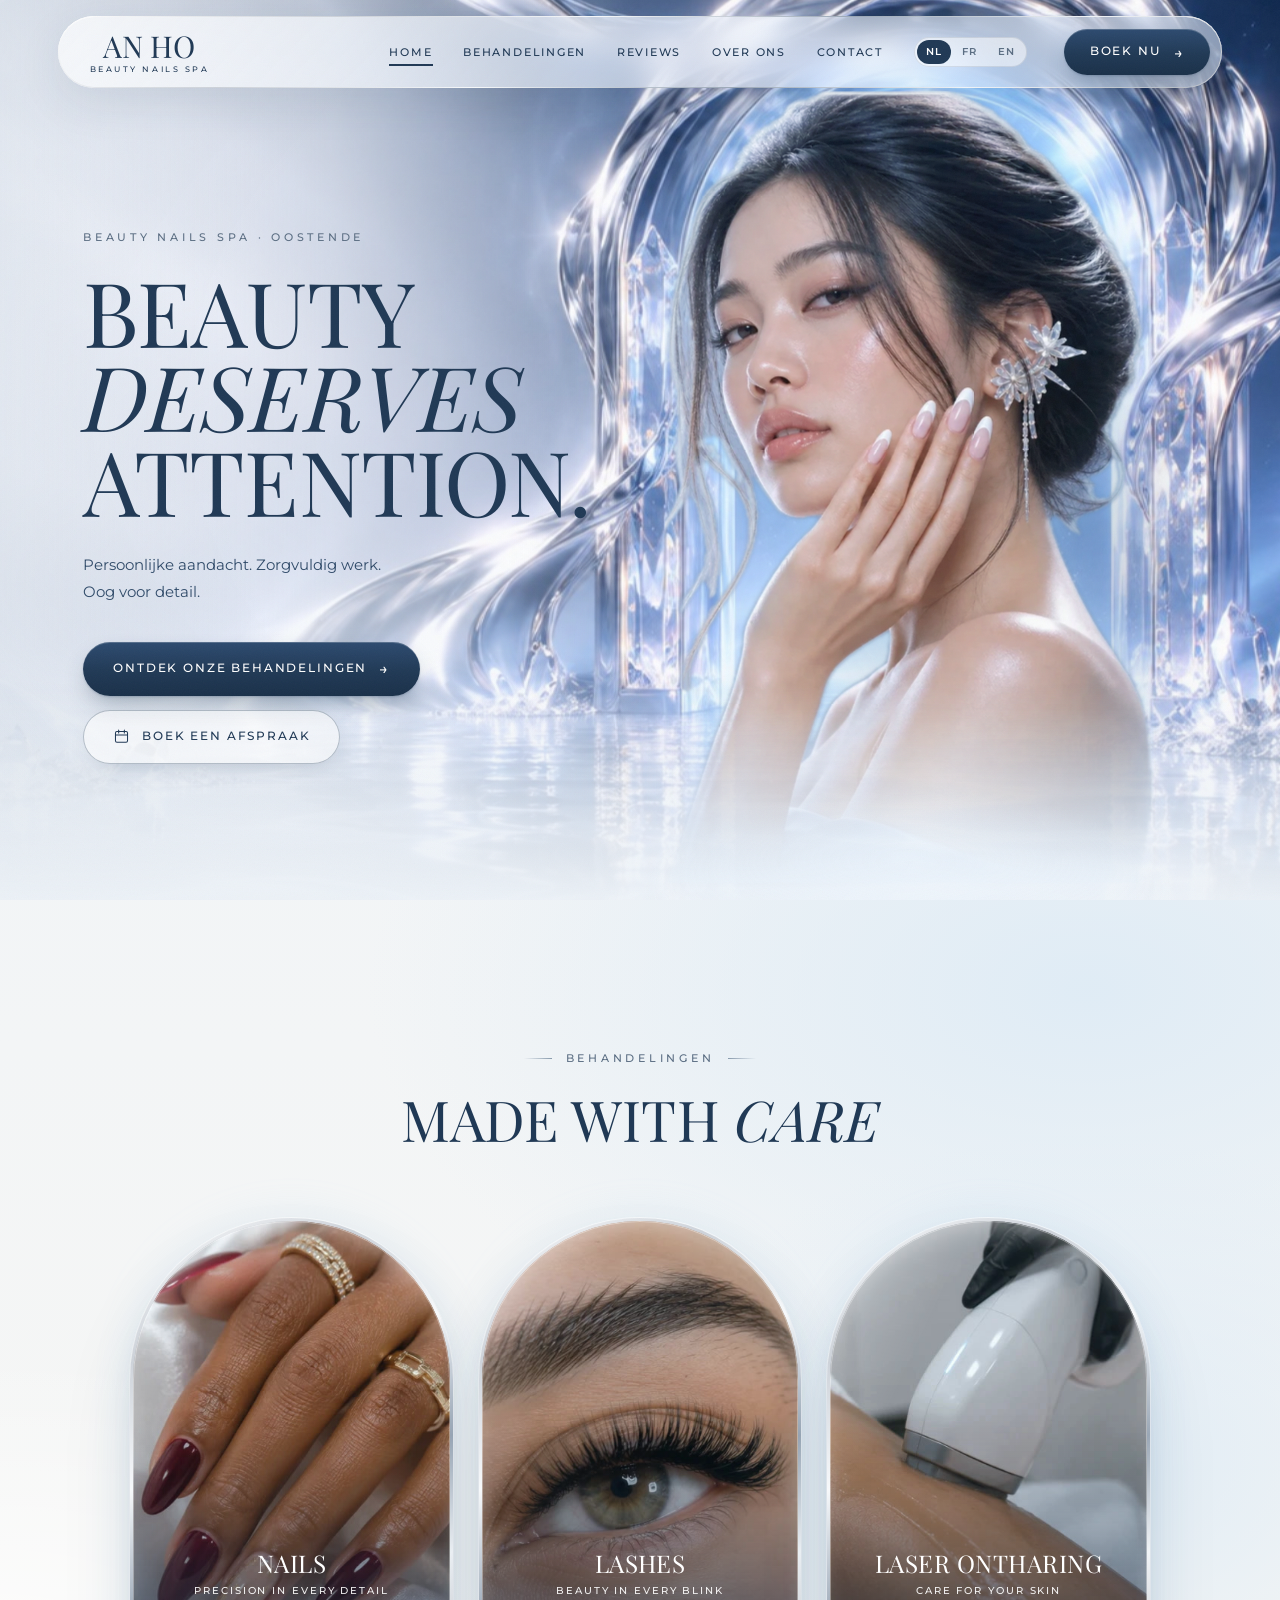
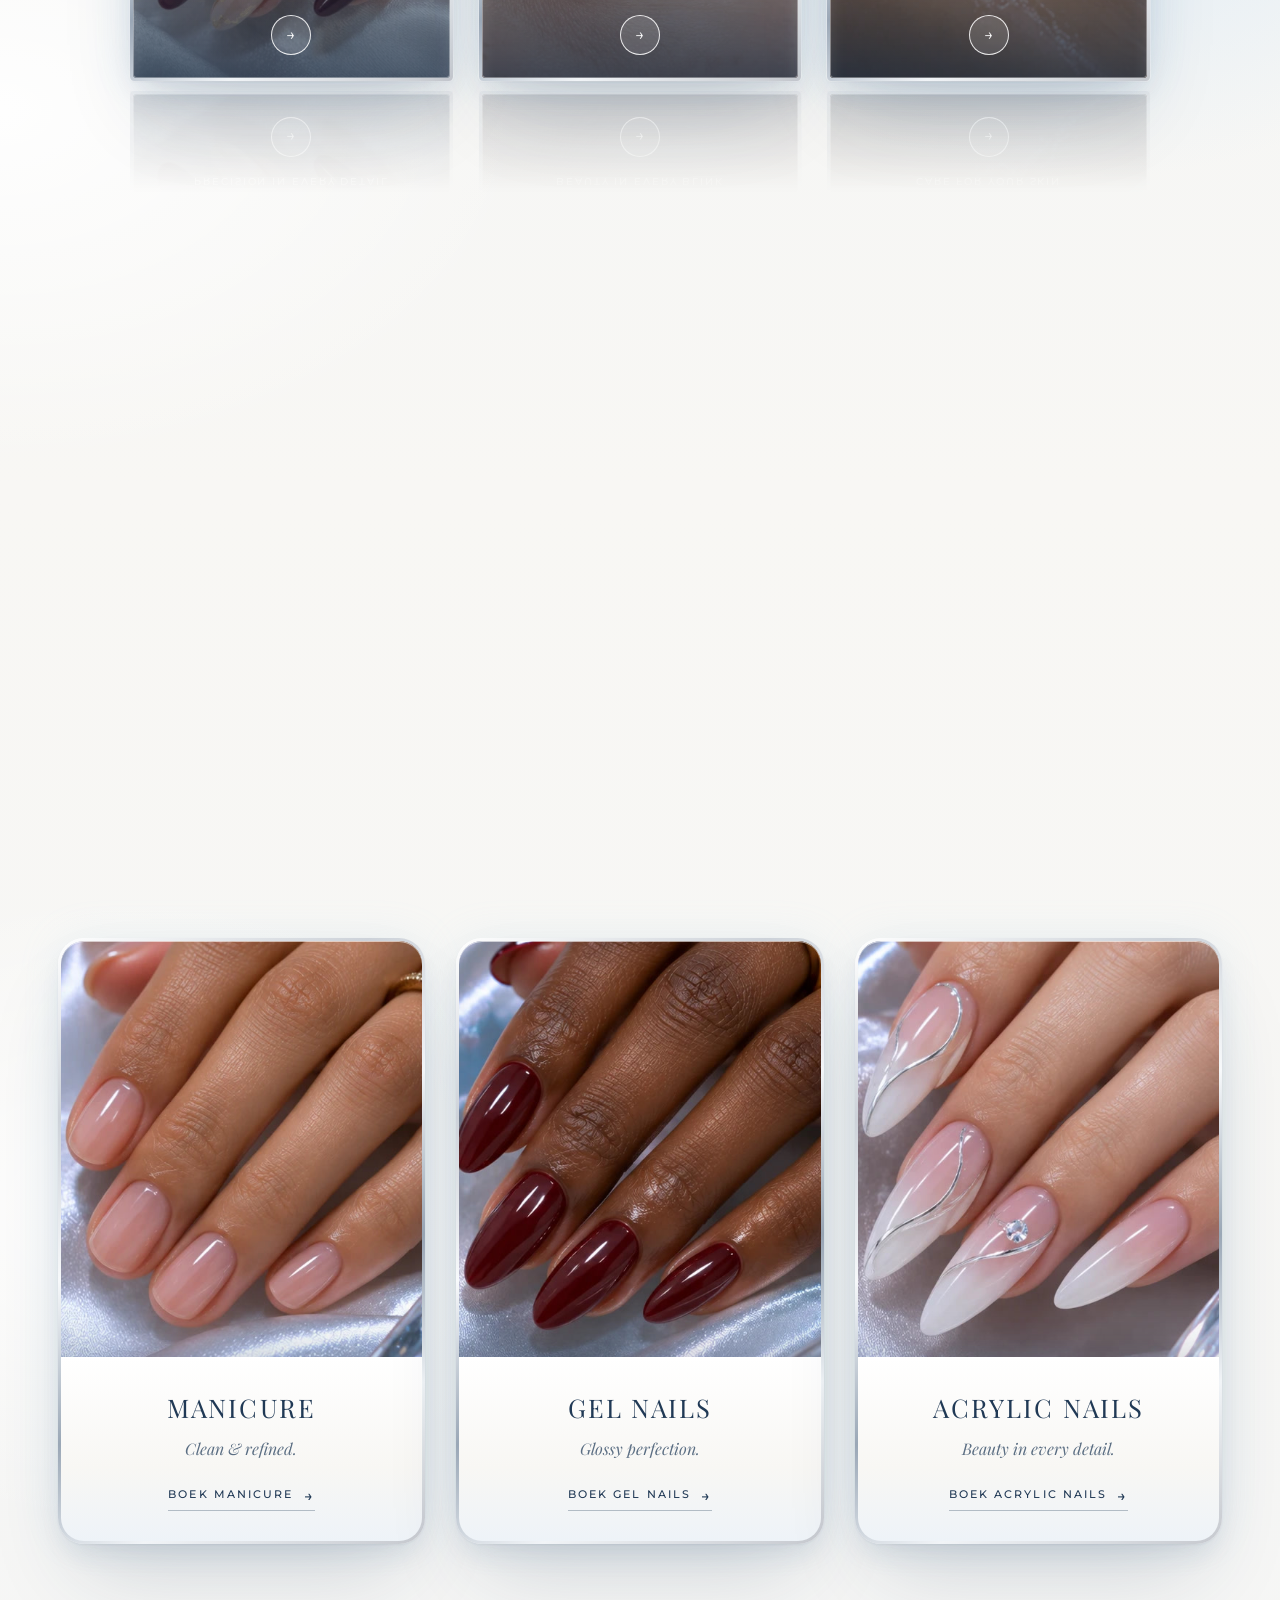
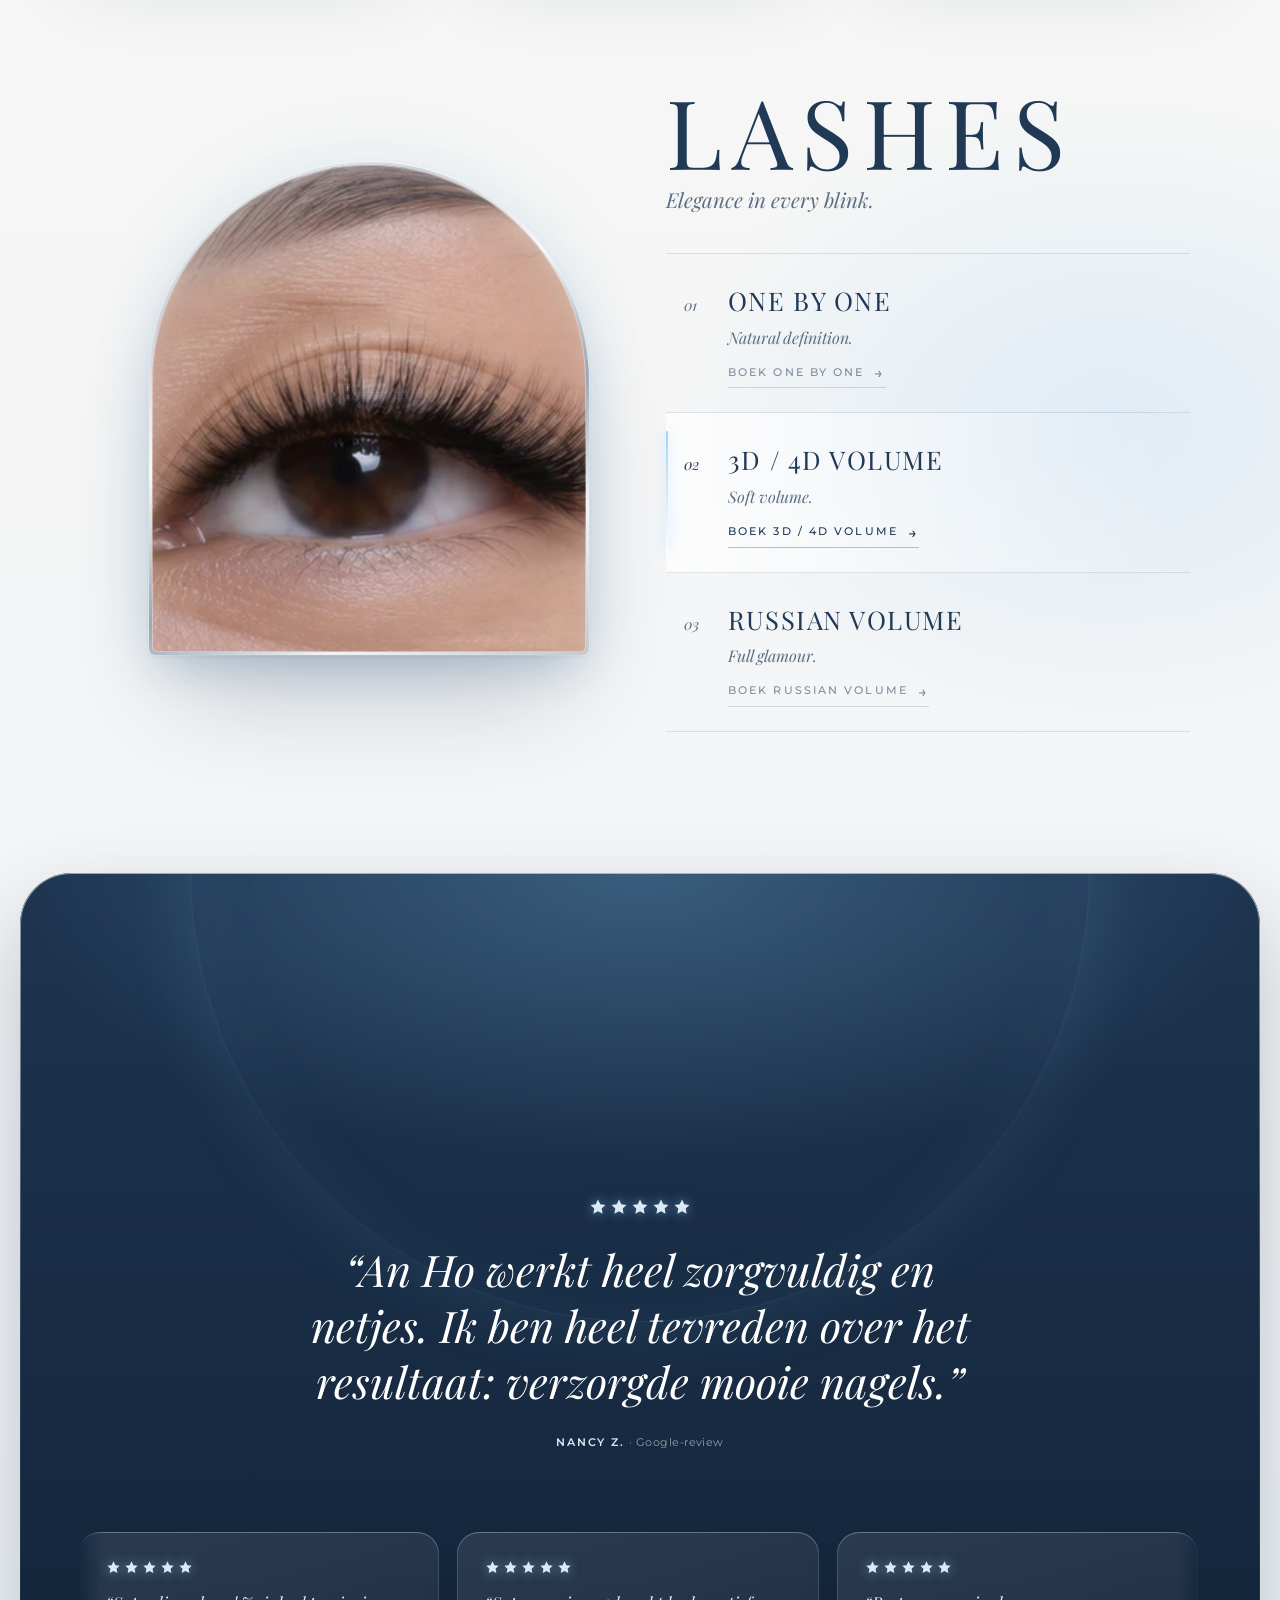
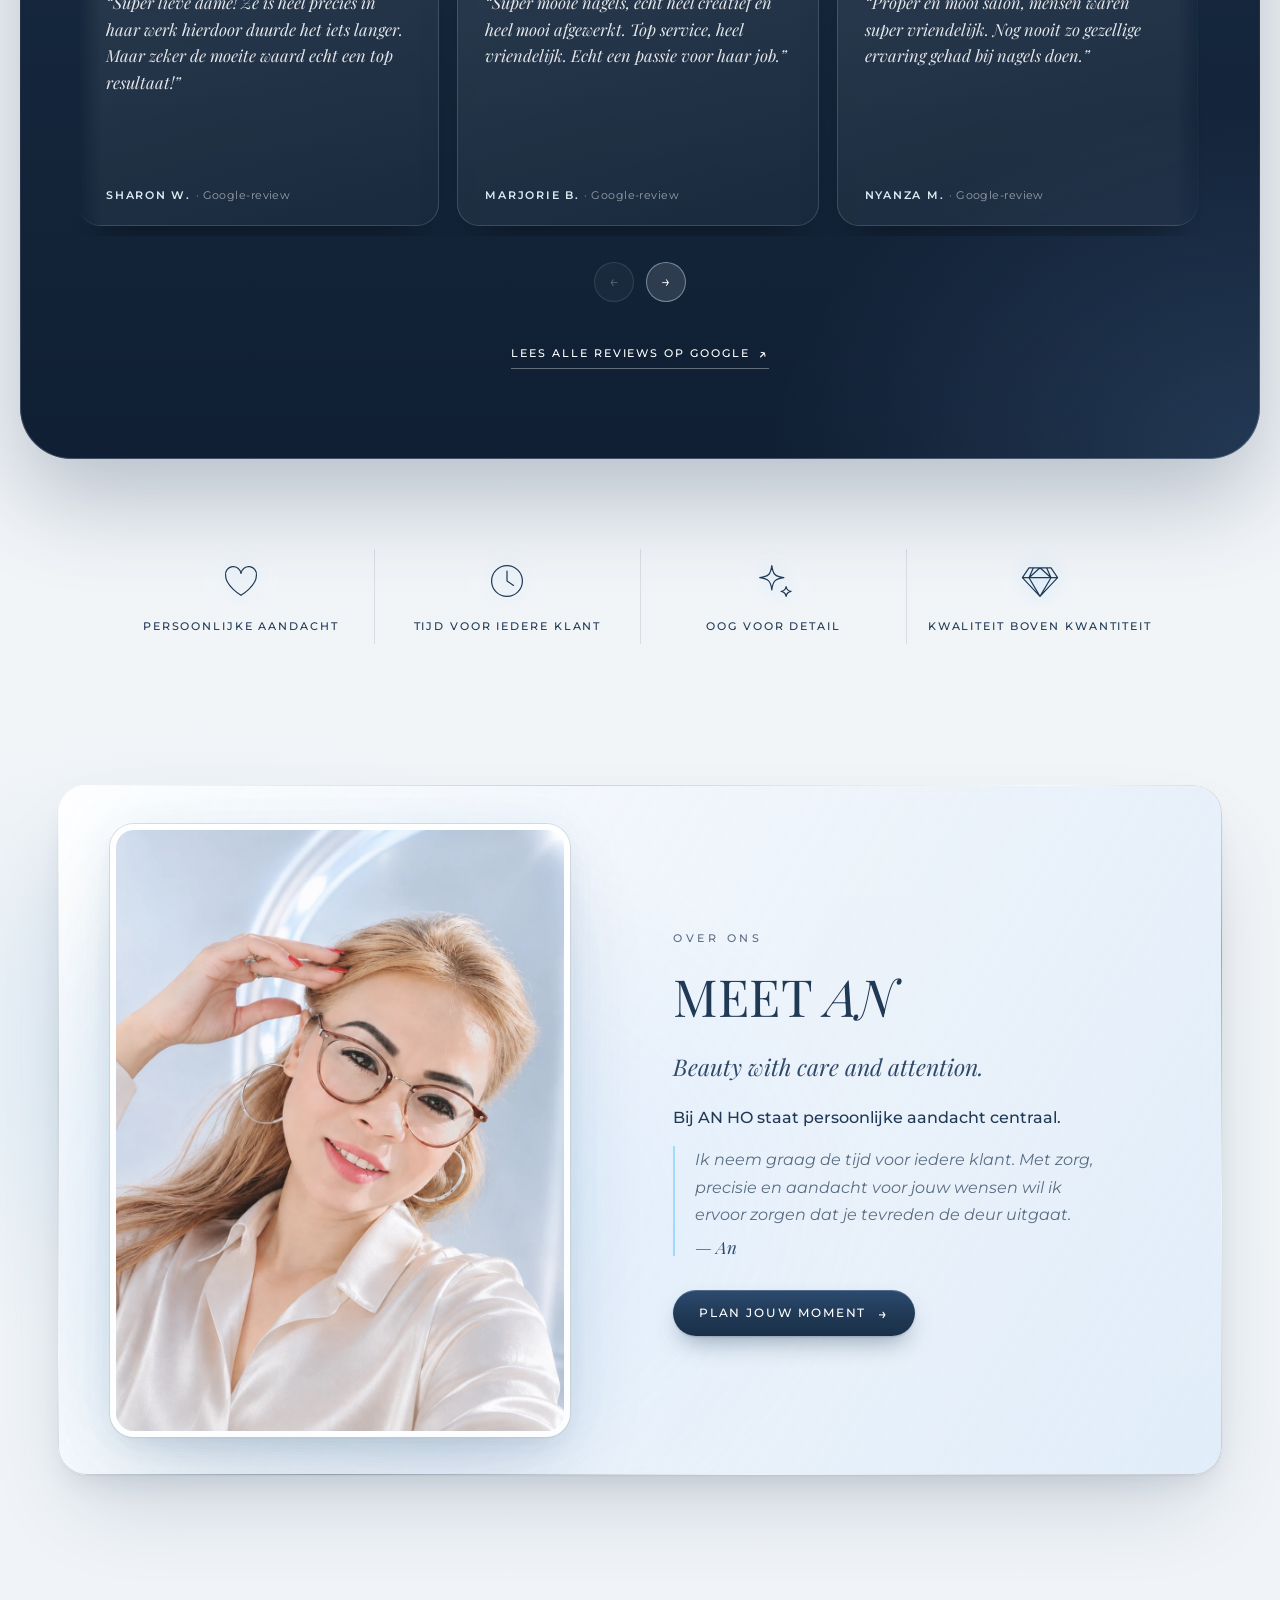
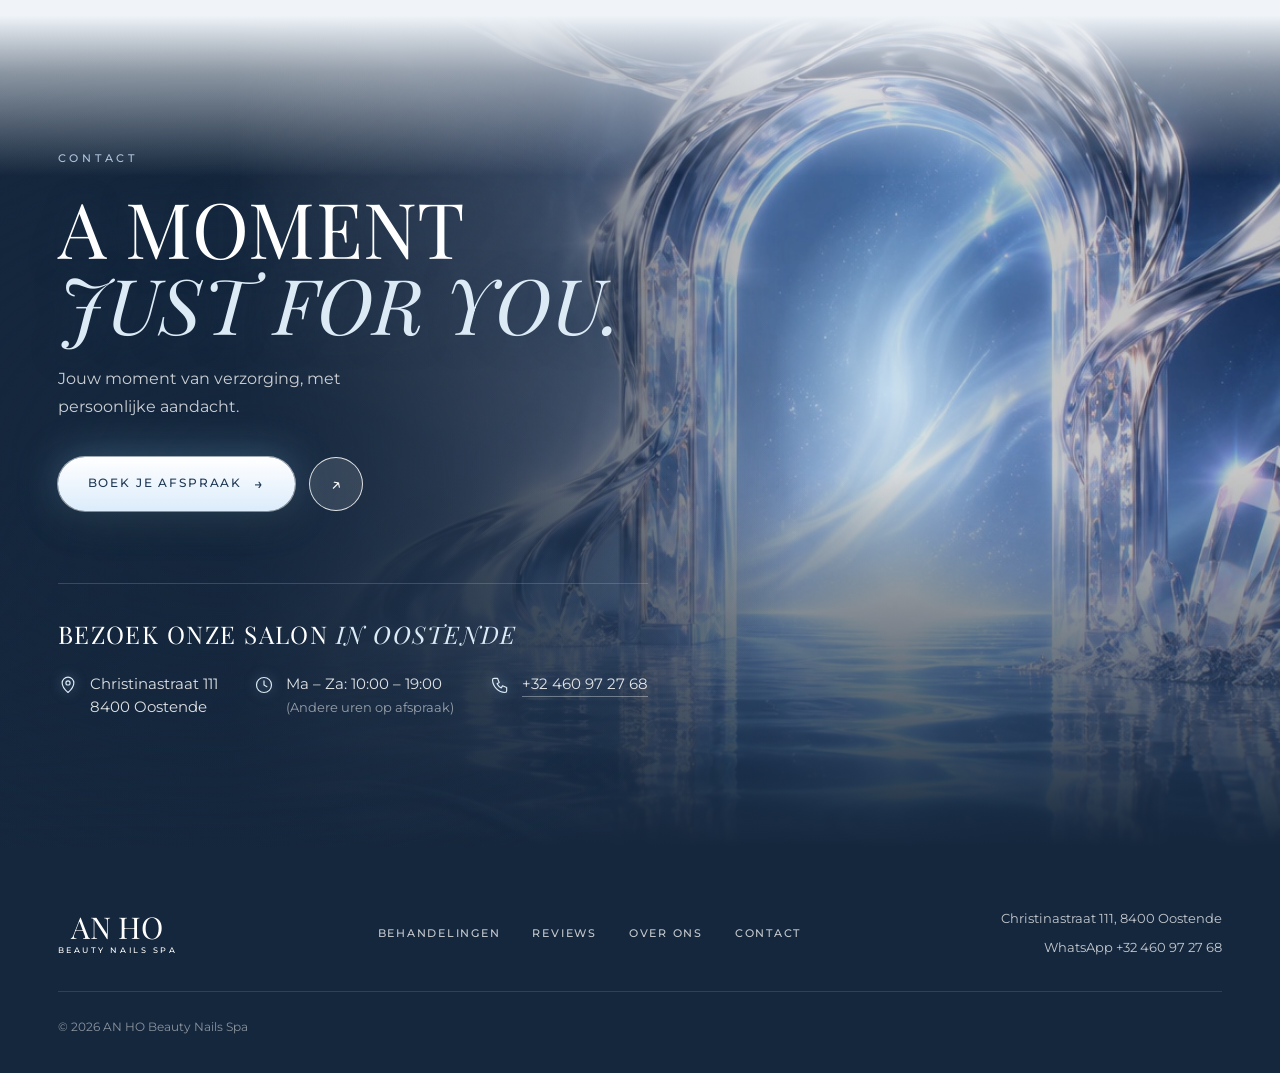
==== commit a36708ea: "Contact samengevoegd met het portaal-slot Co-Authored-By: Claude Opus 5.5 <noreply@anthropic.com>" ====
--- a/index.html
+++ b/index.html
@@ -15,7 +15,7 @@
   <link href="https://fonts.googleapis.com/css2?family=Montserrat:wght@300;400;500;600&family=Playfair+Display:ital,wght@0,400;0,500;1,400;1,500&display=swap" rel="stylesheet" />
   <link rel="preload" href="media/portal.jpg" as="image" />
   <link rel="preload" href="media/hero-model.webp" as="image" />
-  <link rel="stylesheet" href="styles.css?v=20261126a" />
+  <link rel="stylesheet" href="styles.css?v=20261126b" />
 </head>
 <body>
   <a class="skip" href="#main">Ga naar de inhoud</a>
@@ -308,49 +308,39 @@
       </div>
     </section>
 
-    <!-- ================= CONTACT / BEZOEK ================= -->
-    <section class="visit" id="contact" aria-labelledby="visit-title">
-      <div class="glass visit-panel">
-        <div class="visit-head reveal">
-          <p class="eyebrow">Contact</p>
-          <h2 id="visit-title">Bezoek onze salon<br /><em>in Oostende</em></h2>
-          <div class="visit-actions">
-            <a class="btn btn-primary btn-lg" href="https://wa.me/32460972768?text=Hallo%20AN%20HO%2C%20ik%20wil%20graag%20een%20afspraak%20boeken." target="_blank" rel="noreferrer">Boek nu <span class="arrow" aria-hidden="true">→</span></a>
-            <a class="circle circle-line circle-lg" href="https://www.google.com/maps/search/?api=1&amp;query=Christinastraat+111%2C+8400+Oostende%2C+Belgium" target="_blank" rel="noreferrer" aria-label="Open route in Google Maps">↗</a>
-          </div>
-        </div>
-        <div class="visit-card reveal">
-          <ul class="visit-list">
-            <li>
-              <svg viewBox="0 0 24 24" aria-hidden="true"><path d="M12 21s-7-6.2-7-11.5a7 7 0 0 1 14 0C19 14.8 12 21 12 21z"/><circle cx="12" cy="9.5" r="2.5"/></svg>
-              <span>Christinastraat 111<br />8400 Oostende</span>
-            </li>
-            <li>
-              <svg viewBox="0 0 24 24" aria-hidden="true"><circle cx="12" cy="12" r="9"/><path d="M12 7v5l3.5 2"/></svg>
-              <!-- Openingsuren overgenomen uit de design guideline — controleer -->
-              <span>Ma – Za: 10:00 – 19:00<br /><small>(Andere uren op afspraak)</small></span>
-            </li>
-            <li>
-              <svg viewBox="0 0 24 24" aria-hidden="true"><path d="M5 4h4l2 5-2.5 1.5a11 11 0 0 0 5 5L15 13l5 2v4a2 2 0 0 1-2 2A16 16 0 0 1 3 6a2 2 0 0 1 2-2z"/></svg>
-              <a href="tel:+32460972768">+32 460 97 27 68</a>
-            </li>
-          </ul>
-        </div>
-      </div>
-    </section>
-
-    <!-- ================= SLOT-CTA ================= -->
-    <section class="final-cta" aria-labelledby="final-title">
+    <!-- ================= SLOT + CONTACT — het levende portaal, in de avond ================= -->
+    <section class="final-cta" id="contact" aria-labelledby="final-title">
       <div class="final-portal" aria-hidden="true">
         <video class="final-video" muted loop playsinline preload="none" disablepictureinpicture poster="media/portal.jpg"><source src="media/portal-loop.mp4" type="video/mp4" /></video>
         <span class="final-glow"></span>
         <canvas class="final-particles"></canvas>
       </div>
       <div class="final-inner reveal">
-        <p class="eyebrow">Beauty Nails Spa · Oostende</p>
+        <p class="eyebrow">Contact</p>
         <h2 id="final-title">A moment<br /><em>just for you.</em></h2>
-        <p>Jouw moment van verzorging, met persoonlijke aandacht.</p>
-        <a class="btn btn-light btn-lg" href="https://wa.me/32460972768?text=Hallo%20AN%20HO%2C%20ik%20wil%20graag%20een%20afspraak%20boeken." target="_blank" rel="noreferrer">Boek je afspraak <span class="arrow" aria-hidden="true">→</span></a>
+        <p class="final-lead">Jouw moment van verzorging, met persoonlijke aandacht.</p>
+        <div class="final-actions">
+          <a class="btn btn-light btn-lg" href="https://wa.me/32460972768?text=Hallo%20AN%20HO%2C%20ik%20wil%20graag%20een%20afspraak%20boeken." target="_blank" rel="noreferrer">Boek je afspraak <span class="arrow" aria-hidden="true">→</span></a>
+          <a class="circle circle-lg final-route" href="https://www.google.com/maps/search/?api=1&amp;query=Christinastraat+111%2C+8400+Oostende%2C+Belgium" target="_blank" rel="noreferrer" aria-label="Open route in Google Maps">↗</a>
+        </div>
+        <div class="final-visit">
+          <h3 id="visit-title">Bezoek onze salon <em>in Oostende</em></h3>
+                  <ul class="visit-list">
+          <li>
+          <svg viewBox="0 0 24 24" aria-hidden="true"><path d="M12 21s-7-6.2-7-11.5a7 7 0 0 1 14 0C19 14.8 12 21 12 21z"/><circle cx="12" cy="9.5" r="2.5"/></svg>
+          <span>Christinastraat 111<br />8400 Oostende</span>
+          </li>
+          <li>
+          <svg viewBox="0 0 24 24" aria-hidden="true"><circle cx="12" cy="12" r="9"/><path d="M12 7v5l3.5 2"/></svg>
+          <!-- Openingsuren overgenomen uit de design guideline — controleer -->
+          <span>Ma – Za: 10:00 – 19:00<br /><small>(Andere uren op afspraak)</small></span>
+          </li>
+          <li>
+          <svg viewBox="0 0 24 24" aria-hidden="true"><path d="M5 4h4l2 5-2.5 1.5a11 11 0 0 0 5 5L15 13l5 2v4a2 2 0 0 1-2 2A16 16 0 0 1 3 6a2 2 0 0 1 2-2z"/></svg>
+          <a href="tel:+32460972768">+32 460 97 27 68</a>
+          </li>
+          </ul>
+        </div>
       </div>
     </section>
   </main>
--- a/styles.css
+++ b/styles.css
@@ -351,7 +351,7 @@
 
 
 /* Omgevingslicht: zachte ijsblauwe en parelwitte lichtvlakken die secties in elkaar laten overlopen */
-.treatments::before, .nails::before, .lashes::before, .meet-an::before, .visit::before {
+.treatments::before, .nails::before, .lashes::before, .meet-an::before {
   content: ""; position: absolute; z-index: -1; pointer-events: none;
   width: min(900px, 90vw); aspect-ratio: 1.4; border-radius: 50%;
   background: radial-gradient(closest-side, rgba(220,234,245,.85), rgba(220,234,245,0));
@@ -360,7 +360,6 @@
 .nails::before      { left: -25%; top: 30%; background: radial-gradient(closest-side, rgba(255,255,255,.95), rgba(255,255,255,0)); }
 .lashes::before     { right: -22%; top: 20%; }
 .meet-an::before    { left: -20%; top: 10%; }
-.visit::before      { right: -25%; top: 0; background: radial-gradient(closest-side, rgba(255,255,255,.9), rgba(255,255,255,0)); }
 
 /* ---------- Behandelingen: glazen portalen ---------- */
 .treatments { padding: var(--section-y) var(--gutter) 0; }
@@ -603,7 +602,7 @@
 .final-cta {
   position: relative; overflow: hidden; isolation: isolate;
   margin-top: var(--section-y);
-  min-height: clamp(560px, 46vw, 720px);
+  min-height: clamp(680px, 56vw, 880px);
   display: flex; align-items: center;
   padding: clamp(90px, 10vw, 140px) var(--gutter);
   background: var(--navy-deep); color: #fff;
@@ -638,6 +637,27 @@
 .final-cta h2 { font-size: clamp(44px, 6vw, 92px); line-height: .98; margin-bottom: 24px; text-shadow: 0 2px 30px rgba(32,57,85,.5); }
 .final-cta h2 em { color: var(--ice); }
 .final-cta p:not(.eyebrow) { color: rgba(255,255,255,.78); font-size: 16px; margin-bottom: 36px; max-width: 380px; }
+.final-actions { display: flex; align-items: center; gap: 14px; }
+.final-route:hover { background: #fff; color: var(--navy); border-color: #fff; }
+
+/* Bezoek onze salon: rustig onder de boekknop, op hetzelfde avondlicht */
+.final-visit {
+  margin-top: clamp(48px, 6vw, 72px); padding-top: clamp(28px, 3vw, 36px);
+  border-top: 1px solid rgba(220,234,245,.18); max-width: 640px;
+}
+.final-visit h3 { font-size: clamp(20px, 1.9vw, 27px); letter-spacing: .06em; line-height: 1.2; margin-bottom: 24px; }
+.final-visit h3 em { color: var(--ice); }
+.visit-list {
+  list-style: none; margin: 0; padding: 0;
+  display: grid; grid-template-columns: repeat(3, auto); justify-content: start; gap: 18px 36px;
+  font-size: 14.5px; line-height: 1.6; color: rgba(255,255,255,.86);
+}
+.visit-list li { display: flex; gap: 12px; align-items: flex-start; }
+.visit-list svg { width: 20px; height: 20px; flex: none; margin-top: 2px; fill: none; stroke: var(--ice); stroke-width: 1.4; stroke-linecap: round; stroke-linejoin: round; filter: drop-shadow(0 0 6px rgba(168,210,242,.5)); }
+.visit-list small { color: rgba(255,255,255,.55); font-size: 12.5px; }
+.visit-list a { text-decoration: none; border-bottom: 1px solid rgba(255,255,255,.35); transition: border-color .25s; }
+.visit-list a:hover { border-color: #fff; }
+.final-cta a:focus-visible { outline-color: var(--ice); }
 
 /* ---------- USP's ---------- */
 .usps {
@@ -655,20 +675,6 @@
   filter: drop-shadow(0 0 10px rgba(143,211,255,.8));
 }
 
-/* ---------- Bezoek ---------- */
-.visit { padding: var(--section-y) var(--gutter) 0; }
-
-.visit-panel { display: grid; grid-template-columns: 1.2fr 1fr; align-items: center; gap: clamp(28px, 5vw, 72px); padding: clamp(36px, 5vw, 72px); max-width: 1100px; margin: 0 auto; }
-.visit-head { display: flex; flex-direction: column; align-items: flex-start; }
-.visit-card { display: flex; justify-content: flex-start; padding: clamp(8px, 2vw, 24px) 0; border-left: 1px solid var(--line); padding-left: clamp(28px, 5vw, 72px); }
-.visit h2 { font-size: clamp(30px, 3.2vw, 46px); line-height: 1.08; margin-bottom: 32px; }
-.visit-list { list-style: none; margin: 0; padding: 0; display: grid; gap: 26px; font-size: 16px; }
-.visit-list li { display: flex; gap: 16px; align-items: flex-start; }
-.visit-list svg { width: 22px; height: 22px; flex: none; margin-top: 2px; fill: none; stroke: var(--navy); stroke-width: 1.4; stroke-linecap: round; stroke-linejoin: round; }
-.visit-list small { color: var(--muted); font-size: 13px; }
-.visit-list a { text-decoration: none; border-bottom: 1px solid var(--silver); }
-.visit-list a:hover { border-color: var(--navy); }
-.visit-actions { display: flex; align-items: center; gap: 14px; }
 
 /* ---------- Footer ---------- */
 .footer {
@@ -774,12 +780,7 @@
 
   .nail-grid { grid-template-columns: 1fr; max-width: 420px; }
   .nail-img img { aspect-ratio: 4 / 3.6; }
-  .confident-panel, .visit-panel { grid-template-columns: 1fr; }
-  .visit-panel { gap: 30px; text-align: center; }
-  .visit-actions { justify-content: center; }
-  .visit-list { justify-content: center; text-align: left; }
-  .visit-head { align-items: center; }
-  .visit-card { justify-content: center; border-left: 0; border-top: 1px solid var(--line); padding: 28px 0 4px; }
+  .confident-panel { grid-template-columns: 1fr; }
   .meet-an .confident-panel { grid-template-columns: 1fr; padding: 18px; }
   .an-portrait { max-width: min(320px, 70vw); }
   .meet-an .confident-text { text-align: center; padding: 28px 12px 18px; }
@@ -804,6 +805,9 @@
   .final-portal::after { background: linear-gradient(180deg, transparent 40%, rgba(21,39,61,.75) 75%, var(--navy-deep) 100%); }
   .final-inner { text-align: center; margin: 0 auto; }
   .final-cta p:not(.eyebrow) { margin-left: auto; margin-right: auto; }
+  .final-actions { justify-content: center; }
+  .final-visit { margin-left: auto; margin-right: auto; }
+  .visit-list { grid-template-columns: 1fr; width: max-content; max-width: 100%; margin: 0 auto; text-align: left; gap: 18px; }
 
   .footer { grid-template-columns: 1fr; text-align: center; padding-bottom: 110px; }
   .footer-contact { text-align: center; }
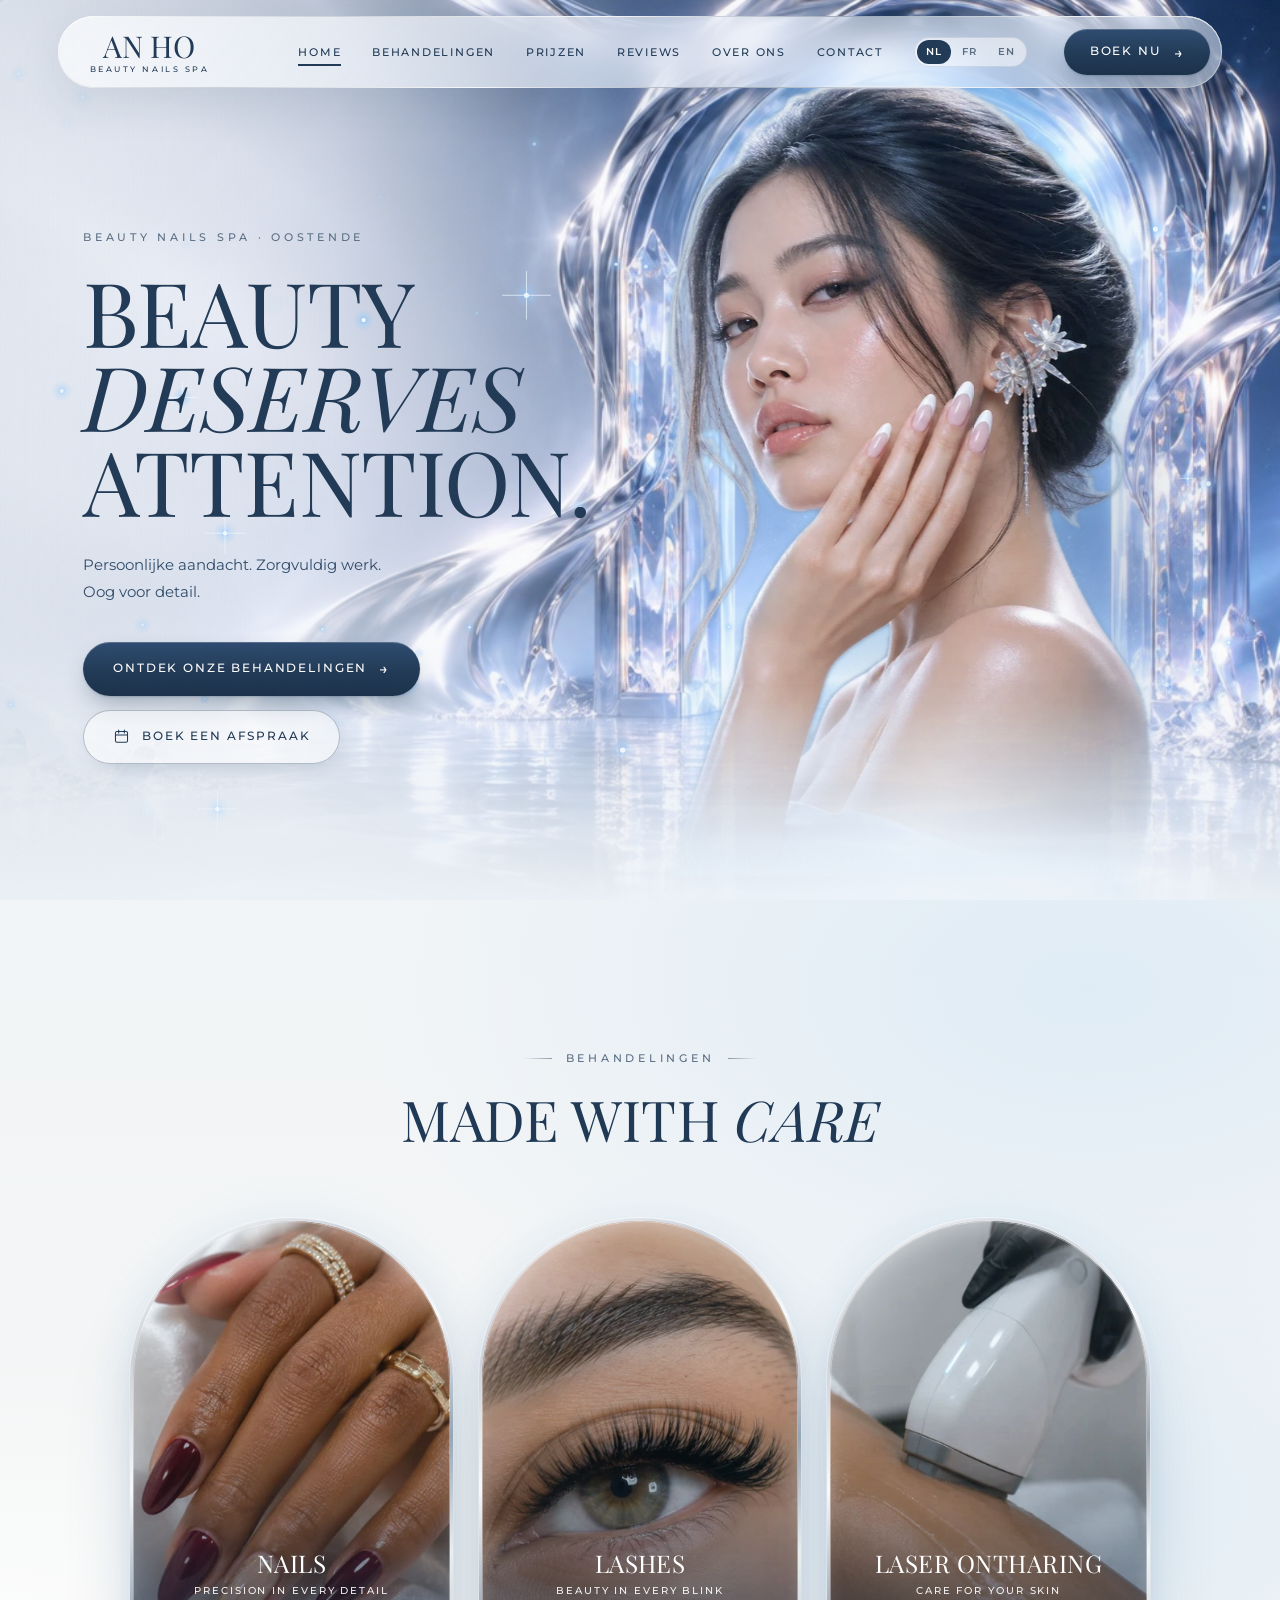
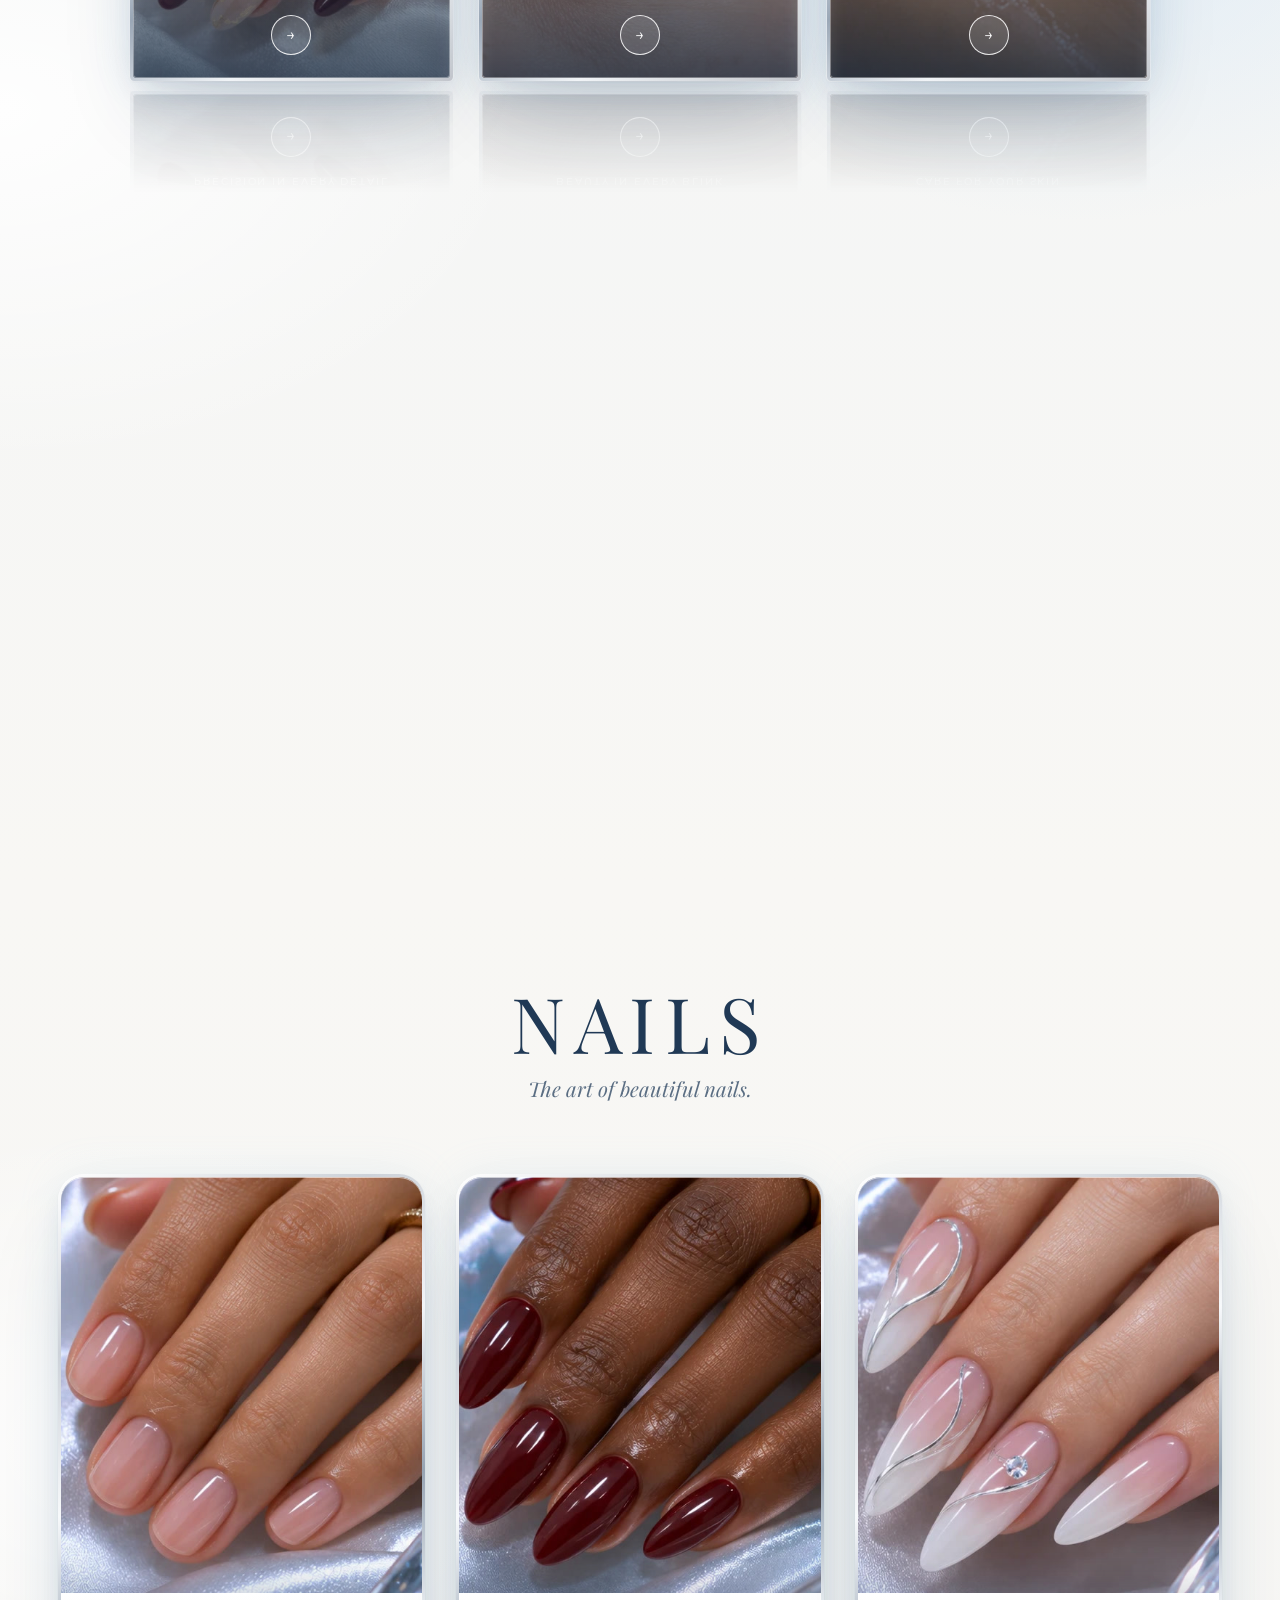
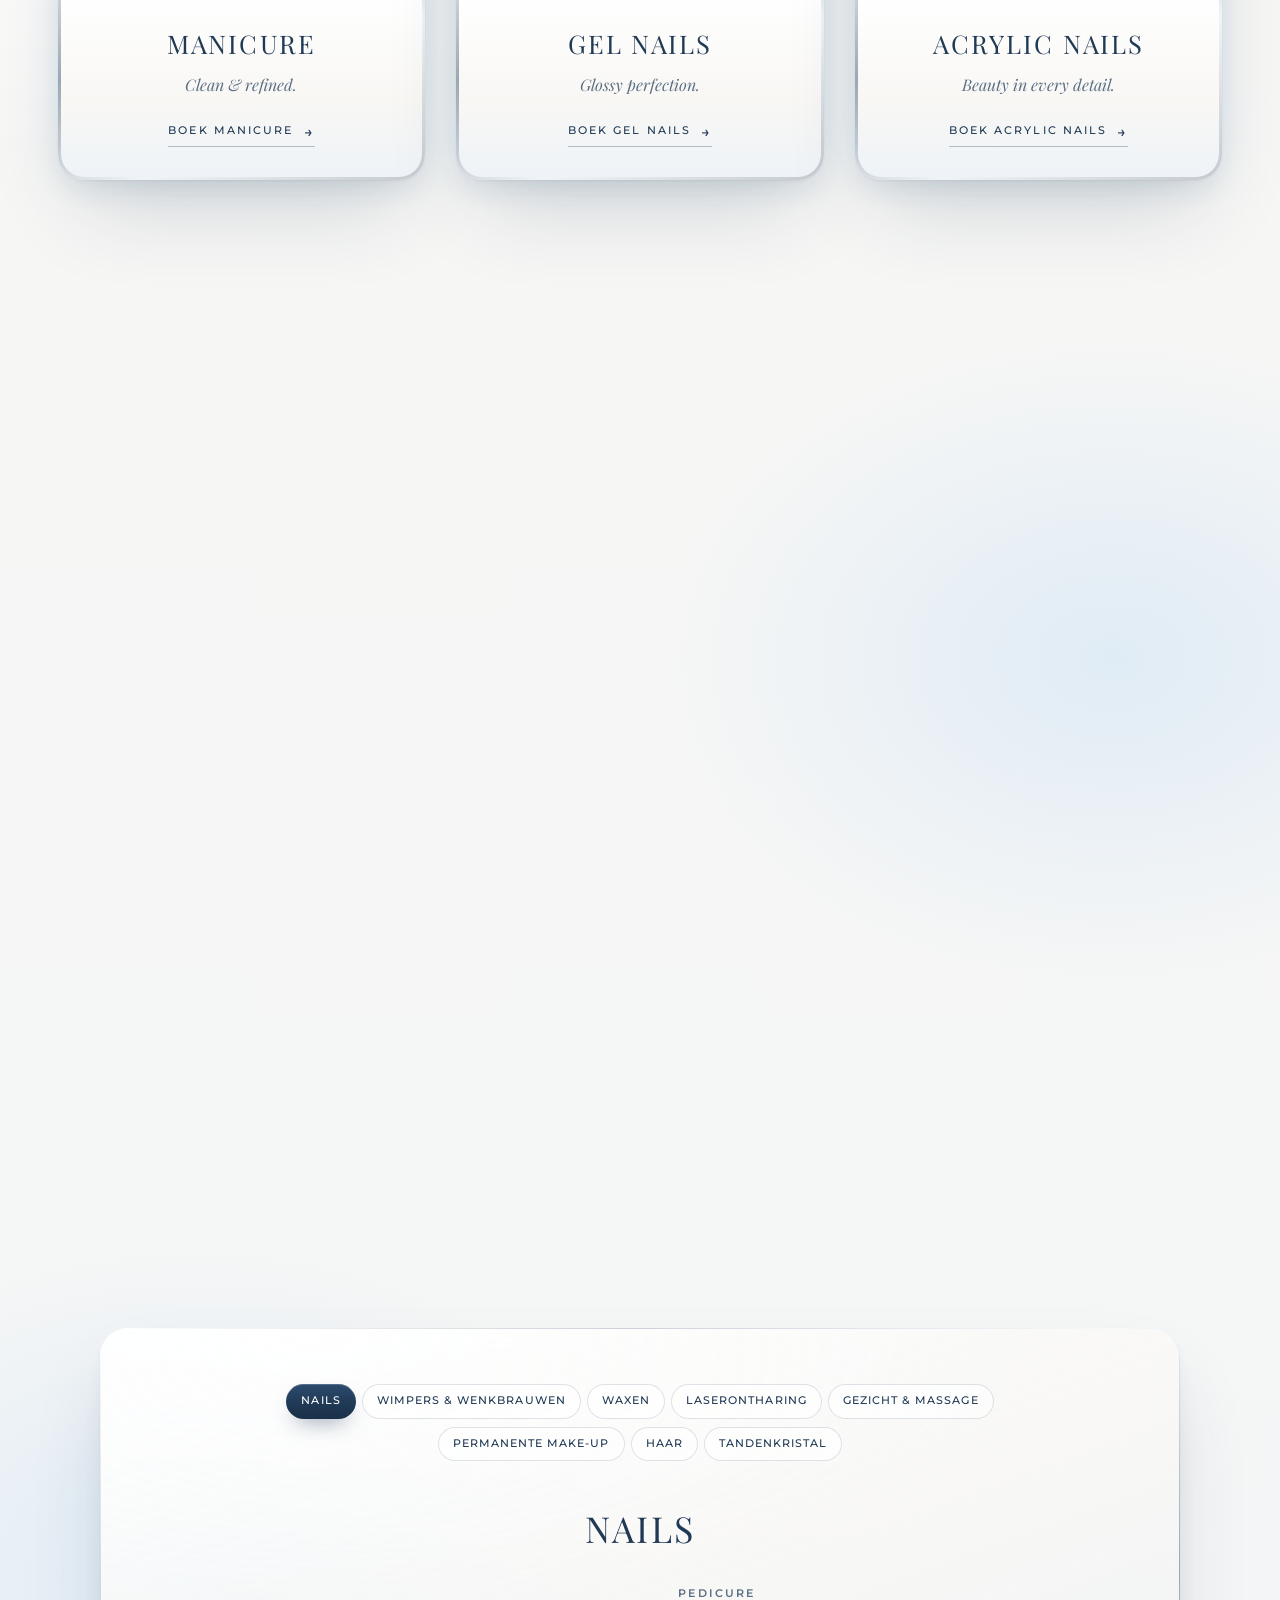
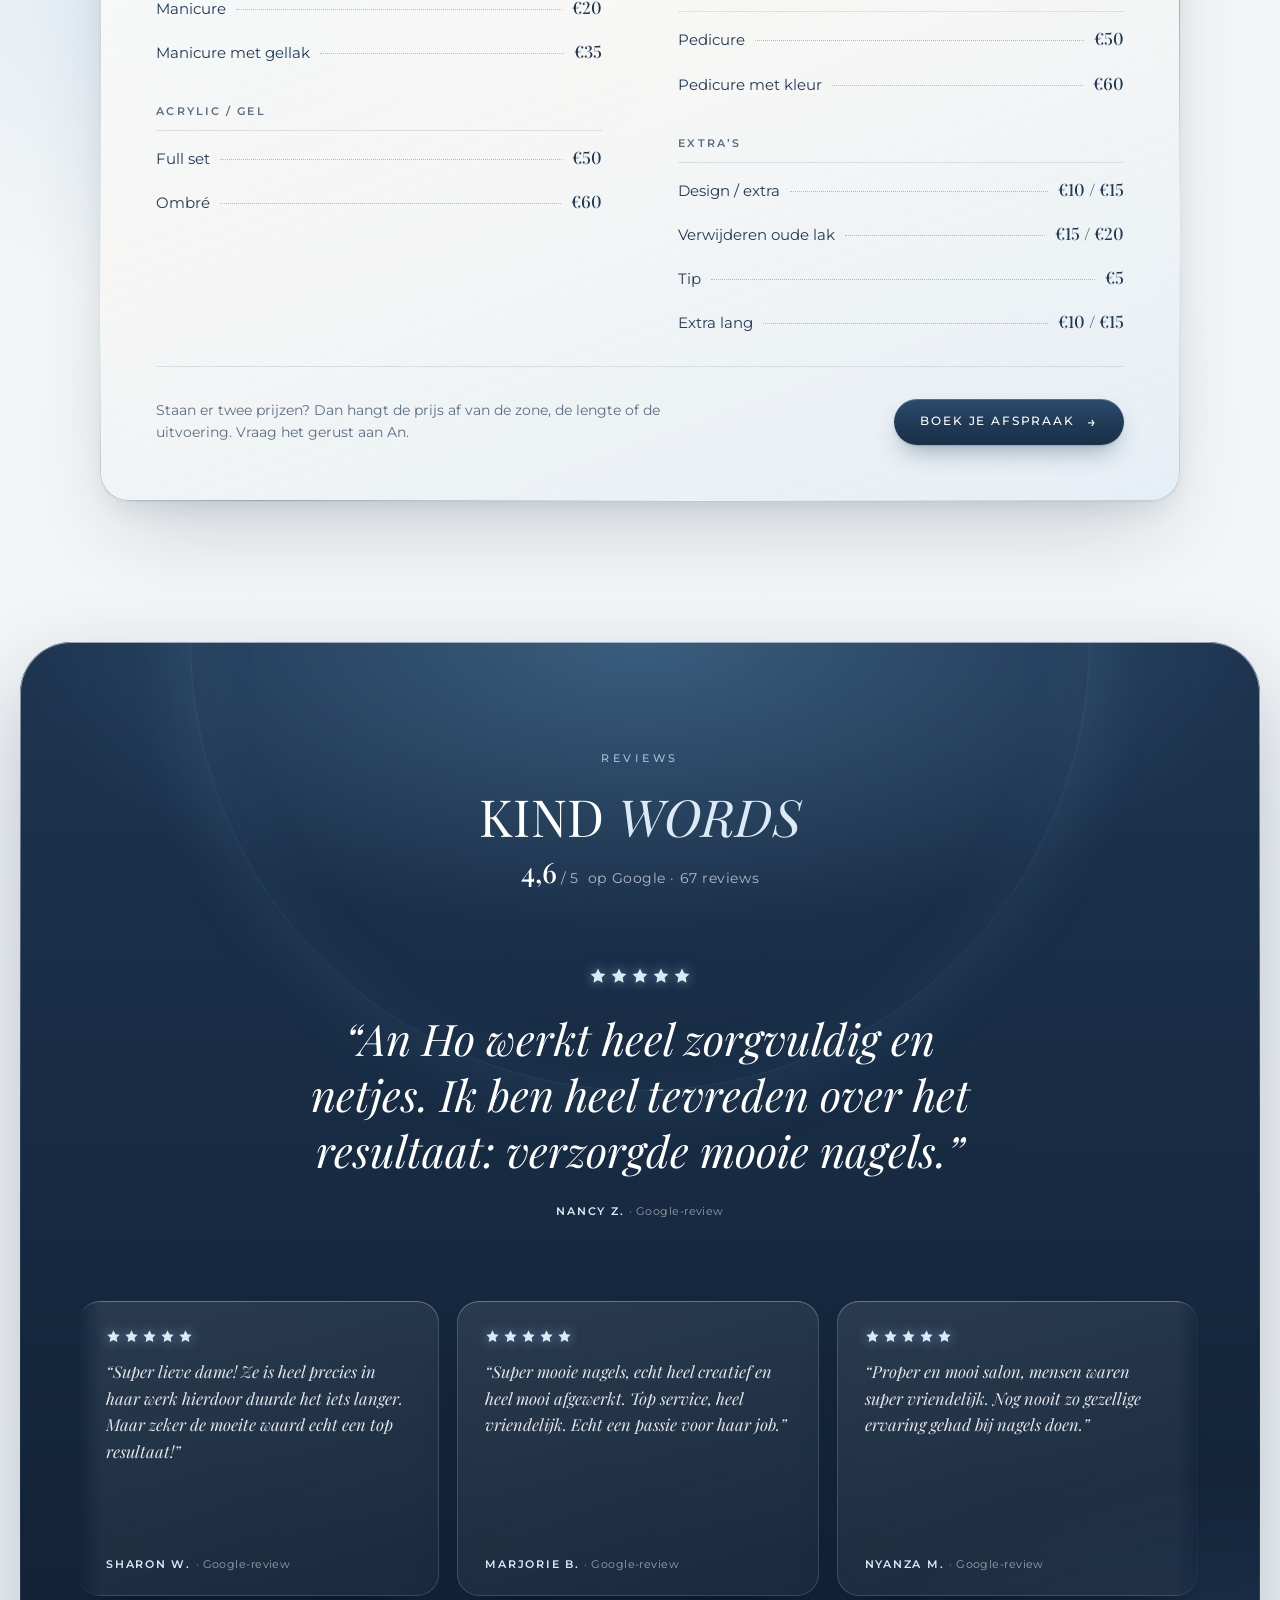
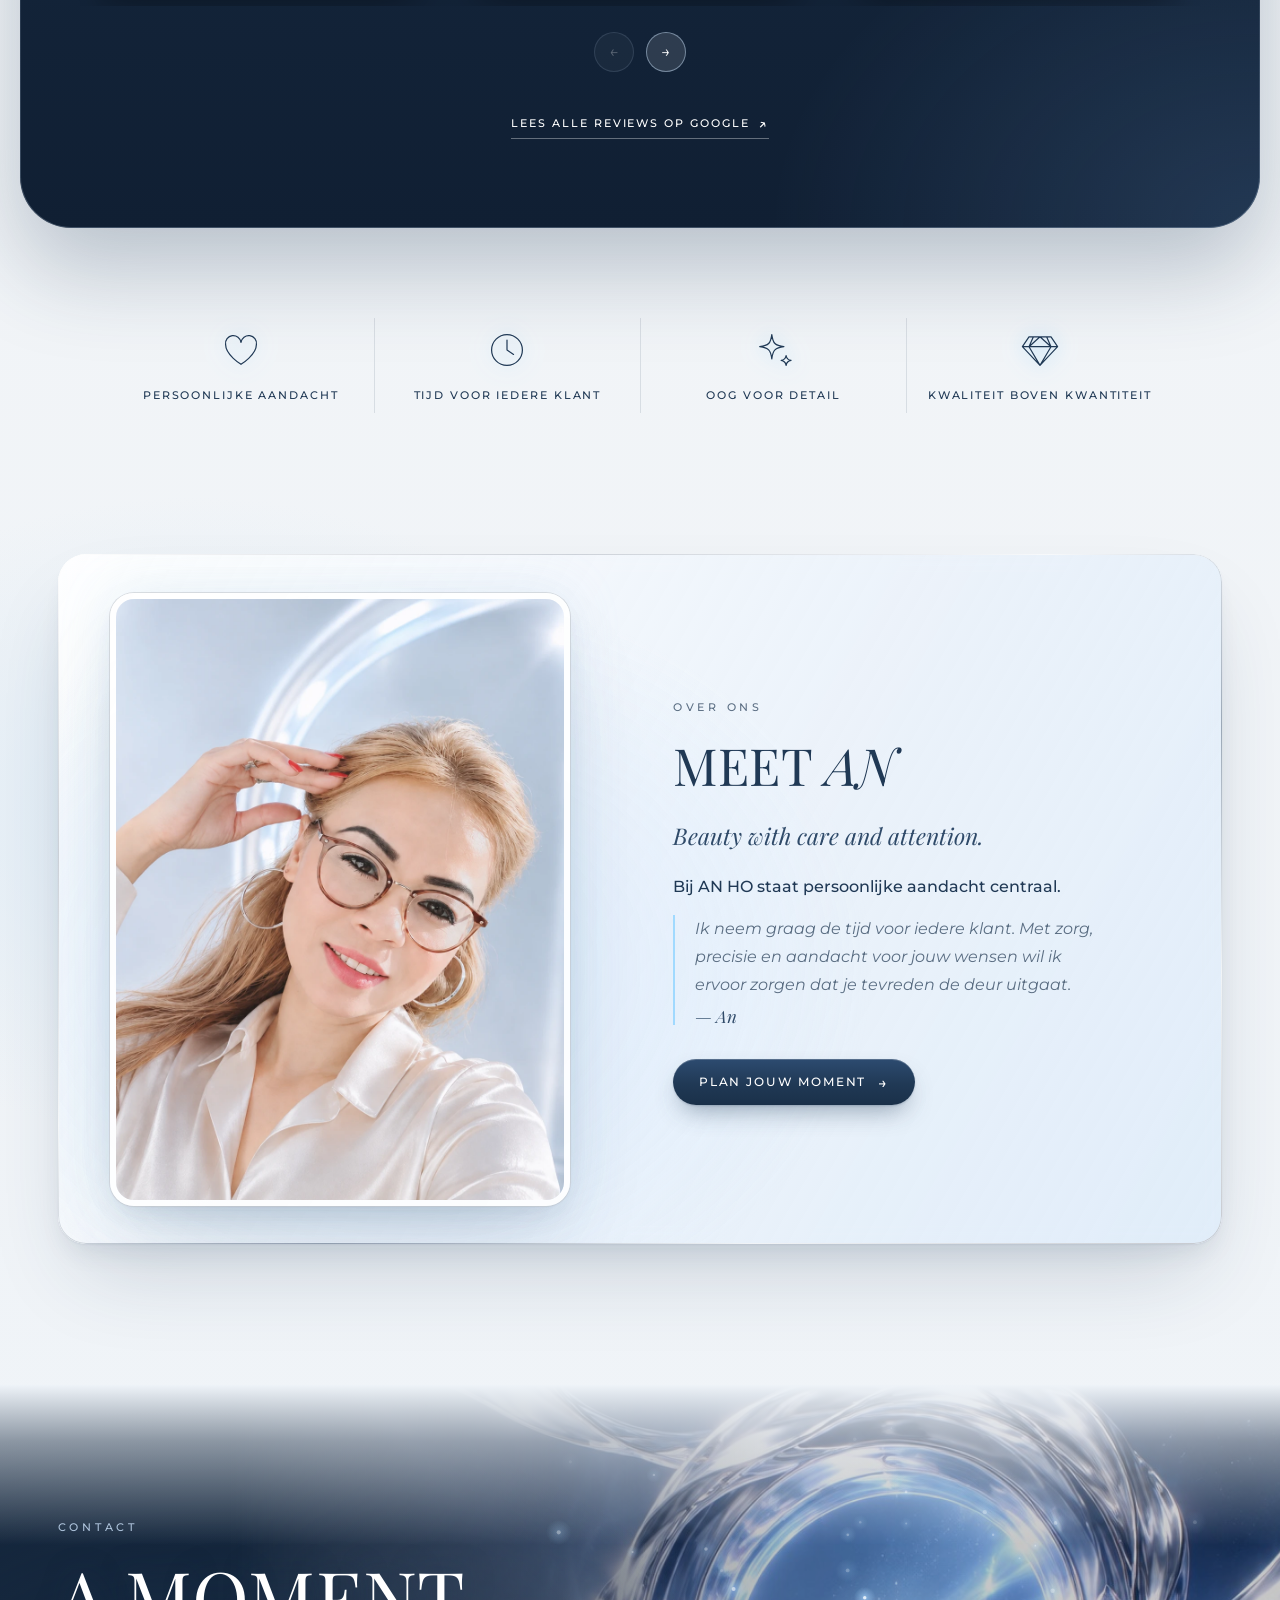
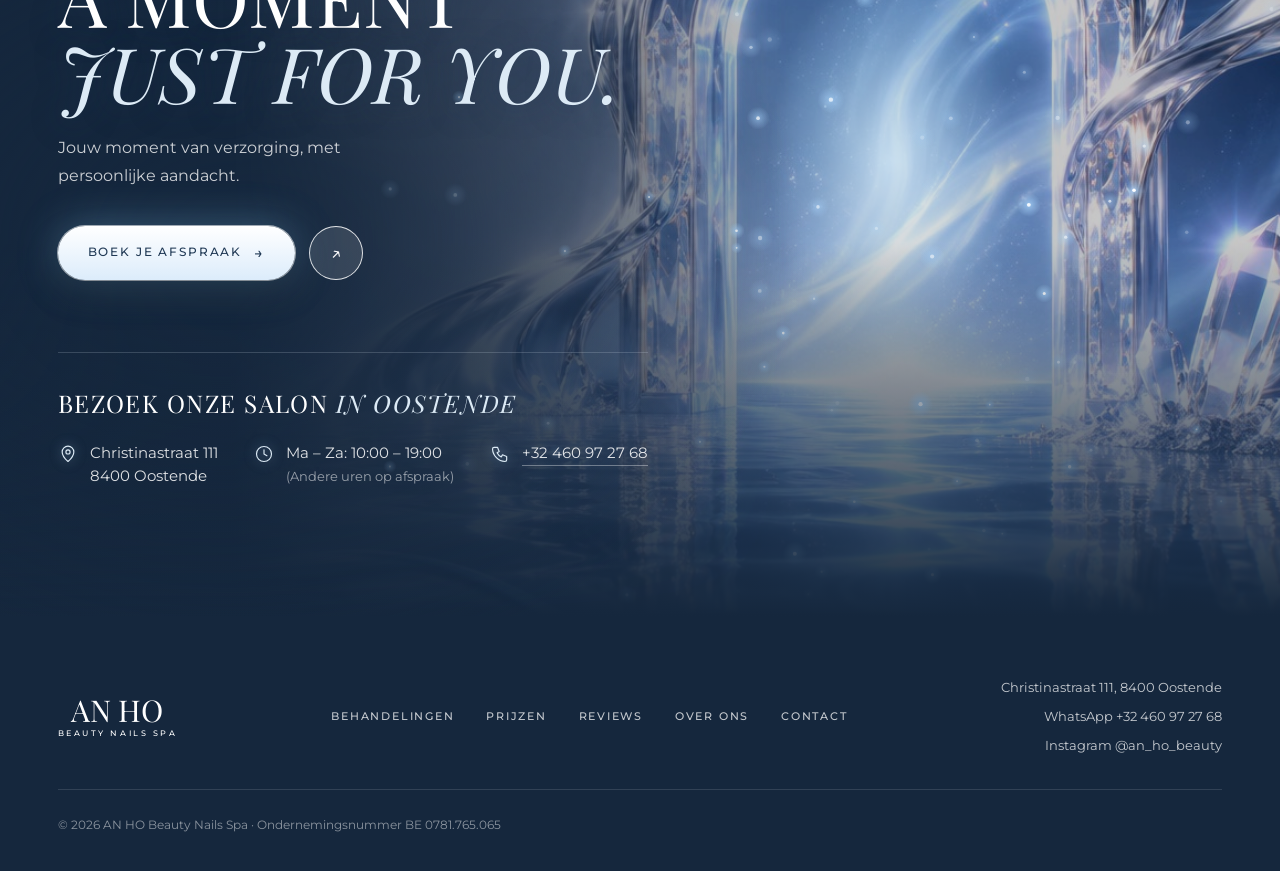
==== commit 224ef873: "Volledige prijslijst, extra behandelingen, Instagram en ondernemingsnummer Co-Authored-By: Claude Op" ====
--- a/index.html
+++ b/index.html
@@ -15,7 +15,7 @@
   <link href="https://fonts.googleapis.com/css2?family=Montserrat:wght@300;400;500;600&family=Playfair+Display:ital,wght@0,400;0,500;1,400;1,500&display=swap" rel="stylesheet" />
   <link rel="preload" href="media/portal.jpg" as="image" />
   <link rel="preload" href="media/hero-model.webp" as="image" />
-  <link rel="stylesheet" href="styles.css?v=20261126b" />
+  <link rel="stylesheet" href="styles.css?v=20261126c" />
 </head>
 <body>
   <a class="skip" href="#main">Ga naar de inhoud</a>
@@ -29,6 +29,7 @@
     <nav class="nav" id="nav" aria-label="Hoofdmenu">
       <a href="#home" class="is-current">Home</a>
       <a href="#behandelingen">Behandelingen</a>
+      <a href="#prijzen">Prijzen</a>
       <a href="#reviews">Reviews</a>
       <a href="#over-ons">Over ons</a>
       <a href="#contact">Contact</a>
@@ -135,6 +136,18 @@
           </span>
         </a>
       </div>
+      <div class="also reveal">
+        <p class="also-label">Ook bij AN HO</p>
+        <ul class="also-list">
+          <li><a href="#prijzen" data-tab="pmu">Permanente make-up</a></li>
+          <li><a href="#prijzen" data-tab="gezicht">Hydrafacial</a></li>
+          <li><a href="#prijzen" data-tab="gezicht">Massage</a></li>
+          <li><a href="#prijzen" data-tab="wimpers">Lifting &amp; kleuren</a></li>
+          <li><a href="#prijzen" data-tab="haar">Knippen &amp; kleuren</a></li>
+          <li><a href="#prijzen" data-tab="tanden">Tandenkristal</a></li>
+        </ul>
+        <a class="nail-link also-all" href="#prijzen">Bekijk alle prijzen <span class="arrow" aria-hidden="true">→</span></a>
+      </div>
     </section>
 
     <!-- ================= NAILS — drie diensten ================= -->
@@ -214,6 +227,254 @@
             <a class="nail-link" href="https://wa.me/32460972768?text=Hallo%20AN%20HO%2C%20ik%20wil%20graag%20een%20afspraak%20voor%20Russian%20volume%20lashes." target="_blank" rel="noreferrer">Boek Russian volume <span class="arrow" aria-hidden="true">→</span></a>
           </li>
           </ol>
+        </div>
+      </div>
+    </section>
+
+    <!-- ================= PRIJZEN — volledige prijslijst (inhoud komt uit tools/prijzen.js) ================= -->
+    <section class="prices" id="prijzen" aria-labelledby="prices-title">
+      <div class="section-head reveal">
+        <p class="eyebrow">Prijzen</p>
+        <h2 id="prices-title">Price <em>list</em></h2>
+        <p class="section-sub">Alle behandelingen en prijzen op een rij.</p>
+      </div>
+      <div class="glass prices-panel reveal">
+        <!-- PRIJZEN:START — gegenereerd uit tools/prijzen.js, niet met de hand aanpassen -->
+        <div class="pl-tabs" role="tablist" aria-label="Categorieën">
+          <button class="pl-tab" type="button" role="tab" id="pl-tab-nails" aria-controls="pl-nails" aria-selected="true">Nails</button>
+          <button class="pl-tab" type="button" role="tab" id="pl-tab-wimpers" aria-controls="pl-wimpers" aria-selected="false" tabindex="-1">Wimpers &amp; wenkbrauwen</button>
+          <button class="pl-tab" type="button" role="tab" id="pl-tab-waxen" aria-controls="pl-waxen" aria-selected="false" tabindex="-1">Waxen</button>
+          <button class="pl-tab" type="button" role="tab" id="pl-tab-laser" aria-controls="pl-laser" aria-selected="false" tabindex="-1">Laserontharing</button>
+          <button class="pl-tab" type="button" role="tab" id="pl-tab-gezicht" aria-controls="pl-gezicht" aria-selected="false" tabindex="-1">Gezicht &amp; massage</button>
+          <button class="pl-tab" type="button" role="tab" id="pl-tab-pmu" aria-controls="pl-pmu" aria-selected="false" tabindex="-1">Permanente make-up</button>
+          <button class="pl-tab" type="button" role="tab" id="pl-tab-haar" aria-controls="pl-haar" aria-selected="false" tabindex="-1">Haar</button>
+          <button class="pl-tab" type="button" role="tab" id="pl-tab-tanden" aria-controls="pl-tanden" aria-selected="false" tabindex="-1">Tandenkristal</button>
+        </div>
+        <div class="pl-panel" id="pl-nails" role="tabpanel" aria-labelledby="pl-tab-nails" tabindex="0">
+          <h3 class="pl-title">Nails</h3>
+          <div class="pl-groups">
+            <div class="pl-group">
+              <ul class="pl-list">
+                <li class="pl-row"><span class="pl-n">Manicure</span><span class="pl-dots" aria-hidden="true"></span><span class="pl-p">€20</span></li>
+                <li class="pl-row"><span class="pl-n">Manicure met gellak</span><span class="pl-dots" aria-hidden="true"></span><span class="pl-p">€35</span></li>
+              </ul>
+            </div>
+            <div class="pl-group">
+              <h4 class="pl-group-title">Acrylic / gel</h4>
+              <ul class="pl-list">
+                <li class="pl-row"><span class="pl-n">Full set</span><span class="pl-dots" aria-hidden="true"></span><span class="pl-p">€50</span></li>
+                <li class="pl-row"><span class="pl-n">Ombré</span><span class="pl-dots" aria-hidden="true"></span><span class="pl-p">€60</span></li>
+              </ul>
+            </div>
+            <div class="pl-group">
+              <h4 class="pl-group-title">Pedicure</h4>
+              <ul class="pl-list">
+                <li class="pl-row"><span class="pl-n">Pedicure</span><span class="pl-dots" aria-hidden="true"></span><span class="pl-p">€50</span></li>
+                <li class="pl-row"><span class="pl-n">Pedicure met kleur</span><span class="pl-dots" aria-hidden="true"></span><span class="pl-p">€60</span></li>
+              </ul>
+            </div>
+            <div class="pl-group">
+              <h4 class="pl-group-title">Extra’s</h4>
+              <ul class="pl-list">
+                <li class="pl-row"><span class="pl-n">Design / extra</span><span class="pl-dots" aria-hidden="true"></span><span class="pl-p">€10 / €15</span></li>
+                <li class="pl-row"><span class="pl-n">Verwijderen oude lak</span><span class="pl-dots" aria-hidden="true"></span><span class="pl-p">€15 / €20</span></li>
+                <li class="pl-row"><span class="pl-n">Tip</span><span class="pl-dots" aria-hidden="true"></span><span class="pl-p">€5</span></li>
+                <li class="pl-row"><span class="pl-n">Extra lang</span><span class="pl-dots" aria-hidden="true"></span><span class="pl-p">€10 / €15</span></li>
+              </ul>
+            </div>
+          </div>
+        </div>
+        <div class="pl-panel" id="pl-wimpers" role="tabpanel" aria-labelledby="pl-tab-wimpers" tabindex="0">
+          <h3 class="pl-title">Wimpers &amp; wenkbrauwen</h3>
+          <div class="pl-groups">
+            <div class="pl-group">
+              <h4 class="pl-group-title">Wimperextensions · classic</h4>
+              <ul class="pl-list">
+                <li class="pl-row"><span class="pl-n">1/1</span><span class="pl-dots" aria-hidden="true"></span><span class="pl-p">€90</span></li>
+                <li class="pl-row"><span class="pl-n">2D / 3D</span><span class="pl-dots" aria-hidden="true"></span><span class="pl-p">€100</span></li>
+              </ul>
+            </div>
+            <div class="pl-group">
+              <h4 class="pl-group-title">Wimperextensions · volume</h4>
+              <ul class="pl-list">
+                <li class="pl-row"><span class="pl-n">4D / 5D</span><span class="pl-dots" aria-hidden="true"></span><span class="pl-p">€110</span></li>
+                <li class="pl-row"><span class="pl-n">6D / 7D</span><span class="pl-dots" aria-hidden="true"></span><span class="pl-p">€130</span></li>
+                <li class="pl-row"><span class="pl-n">Extra kleur / verwijderen</span><span class="pl-dots" aria-hidden="true"></span><span class="pl-p">€30</span></li>
+              </ul>
+            </div>
+            <div class="pl-group">
+              <h4 class="pl-group-title">Bijwerken</h4>
+              <ul class="pl-list">
+                <li class="pl-row"><span class="pl-n">60 minuten</span><span class="pl-dots" aria-hidden="true"></span><span class="pl-p">€50 / €60</span></li>
+              </ul>
+            </div>
+            <div class="pl-group">
+              <h4 class="pl-group-title">Kleuren</h4>
+              <ul class="pl-list">
+                <li class="pl-row"><span class="pl-n">Wimpers of wenkbrauwen</span><span class="pl-dots" aria-hidden="true"></span><span class="pl-p">€30</span></li>
+                <li class="pl-row"><span class="pl-n">Wimpers en wenkbrauwen</span><span class="pl-dots" aria-hidden="true"></span><span class="pl-p">€55</span></li>
+              </ul>
+            </div>
+            <div class="pl-group">
+              <h4 class="pl-group-title">Lifting</h4>
+              <ul class="pl-list">
+                <li class="pl-row"><span class="pl-n">Wimpers of wenkbrauwen</span><span class="pl-dots" aria-hidden="true"></span><span class="pl-p">€50 / €55</span></li>
+                <li class="pl-row"><span class="pl-n">Wimpers en wenkbrauwen</span><span class="pl-dots" aria-hidden="true"></span><span class="pl-p">€100</span></li>
+              </ul>
+            </div>
+          </div>
+        </div>
+        <div class="pl-panel" id="pl-waxen" role="tabpanel" aria-labelledby="pl-tab-waxen" tabindex="0">
+          <h3 class="pl-title">Waxen</h3>
+          <div class="pl-groups">
+            <div class="pl-group">
+              <ul class="pl-list">
+                <li class="pl-row"><span class="pl-n">Wenkbrauwen vorm maken</span><span class="pl-dots" aria-hidden="true"></span><span class="pl-p">€15 / €20</span></li>
+                <li class="pl-row"><span class="pl-n">Boven- of onderlip / kin</span><span class="pl-dots" aria-hidden="true"></span><span class="pl-p">€15</span></li>
+                <li class="pl-row"><span class="pl-n">Wenkbrauwen + bovenlip</span><span class="pl-dots" aria-hidden="true"></span><span class="pl-p">€25</span></li>
+                <li class="pl-row"><span class="pl-n">Wangen</span><span class="pl-dots" aria-hidden="true"></span><span class="pl-p">€15</span></li>
+                <li class="pl-row"><span class="pl-n">Volledig gelaat</span><span class="pl-dots" aria-hidden="true"></span><span class="pl-p">€50</span></li>
+                <li class="pl-row"><span class="pl-n">Half / volledige armen</span><span class="pl-dots" aria-hidden="true"></span><span class="pl-p">€30 / €40</span></li>
+                <li class="pl-row"><span class="pl-n">Half / volledige benen</span><span class="pl-dots" aria-hidden="true"></span><span class="pl-p">€40 / €50</span></li>
+                <li class="pl-row"><span class="pl-n">Oksels</span><span class="pl-dots" aria-hidden="true"></span><span class="pl-p">€20</span></li>
+                <li class="pl-row"><span class="pl-n">Rug / borst</span><span class="pl-dots" aria-hidden="true"></span><span class="pl-p">€50</span></li>
+              </ul>
+            </div>
+          </div>
+        </div>
+        <div class="pl-panel" id="pl-laser" role="tabpanel" aria-labelledby="pl-tab-laser" tabindex="0">
+          <h3 class="pl-title">Laserontharing</h3>
+          <p class="pl-note">Ice Diode-laser · prijs voor vrouw / man</p>
+          <div class="pl-groups">
+            <div class="pl-group">
+              <ul class="pl-list">
+                <li class="pl-row"><span class="pl-n">Bovenlip</span><span class="pl-dots" aria-hidden="true"></span><span class="pl-p">€45 / €60</span></li>
+                <li class="pl-row"><span class="pl-n">Kin</span><span class="pl-dots" aria-hidden="true"></span><span class="pl-p">€50 / €60</span></li>
+                <li class="pl-row"><span class="pl-n">Neus</span><span class="pl-dots" aria-hidden="true"></span><span class="pl-p">€40 / €45</span></li>
+                <li class="pl-row"><span class="pl-n">Hals of nek</span><span class="pl-dots" aria-hidden="true"></span><span class="pl-p">€70 / €120</span></li>
+                <li class="pl-row"><span class="pl-n">Wangen</span><span class="pl-dots" aria-hidden="true"></span><span class="pl-p">€70 / €120</span></li>
+                <li class="pl-row"><span class="pl-n">Tussen de wenkbrauwen</span><span class="pl-dots" aria-hidden="true"></span><span class="pl-p">€35 / €45</span></li>
+                <li class="pl-row"><span class="pl-n">Wenkbrauwen</span><span class="pl-dots" aria-hidden="true"></span><span class="pl-p">€50 / €55</span></li>
+                <li class="pl-row"><span class="pl-n">Totaal gezicht</span><span class="pl-dots" aria-hidden="true"></span><span class="pl-p">€195 / €250</span></li>
+                <li class="pl-row"><span class="pl-n">Oksels</span><span class="pl-dots" aria-hidden="true"></span><span class="pl-p">€75 / €95</span></li>
+                <li class="pl-row"><span class="pl-n">Onderarmen</span><span class="pl-dots" aria-hidden="true"></span><span class="pl-p">€95 / €135</span></li>
+                <li class="pl-row"><span class="pl-n">Armen</span><span class="pl-dots" aria-hidden="true"></span><span class="pl-p">€140 / €180</span></li>
+                <li class="pl-row"><span class="pl-n">Onderbenen met knie</span><span class="pl-dots" aria-hidden="true"></span><span class="pl-p">€160 / €190</span></li>
+                <li class="pl-row"><span class="pl-n">Bovenbenen met knie</span><span class="pl-dots" aria-hidden="true"></span><span class="pl-p">€190 / €240</span></li>
+                <li class="pl-row"><span class="pl-n">Benen compleet</span><span class="pl-dots" aria-hidden="true"></span><span class="pl-p">€250 / €295</span></li>
+                <li class="pl-row"><span class="pl-n">Bikini</span><span class="pl-dots" aria-hidden="true"></span><span class="pl-p">€120 / €150</span></li>
+                <li class="pl-row"><span class="pl-n">Borst of buik</span><span class="pl-dots" aria-hidden="true"></span><span class="pl-p">€150 / €180</span></li>
+                <li class="pl-row"><span class="pl-n">Rug</span><span class="pl-dots" aria-hidden="true"></span><span class="pl-p">€175 / €195</span></li>
+              </ul>
+            </div>
+            <div class="pl-group">
+              <h4 class="pl-group-title">Haarvrij, 1 jaar</h4>
+              <ul class="pl-list">
+                <li class="pl-row"><span class="pl-n">Full body en gezicht</span><span class="pl-dots" aria-hidden="true"></span><span class="pl-p">€2450 / €2950</span></li>
+                <li class="pl-row"><span class="pl-n">Gezicht</span><span class="pl-dots" aria-hidden="true"></span><span class="pl-p">€750 / €850</span></li>
+              </ul>
+            </div>
+          </div>
+        </div>
+        <div class="pl-panel" id="pl-gezicht" role="tabpanel" aria-labelledby="pl-tab-gezicht" tabindex="0">
+          <h3 class="pl-title">Gezicht &amp; massage</h3>
+          <div class="pl-groups">
+            <div class="pl-group">
+              <h4 class="pl-group-title">Hydrafacial</h4>
+              <ul class="pl-list">
+                <li class="pl-row"><span class="pl-n">Bronze</span><span class="pl-dots" aria-hidden="true"></span><span class="pl-p">€125</span></li>
+                <li class="pl-row"><span class="pl-n">Silver</span><span class="pl-dots" aria-hidden="true"></span><span class="pl-p">€150</span></li>
+                <li class="pl-row"><span class="pl-n">Gold</span><span class="pl-dots" aria-hidden="true"></span><span class="pl-p">€175</span></li>
+              </ul>
+            </div>
+            <div class="pl-group">
+              <h4 class="pl-group-title">Massage</h4>
+              <ul class="pl-list">
+                <li class="pl-row"><span class="pl-n">Gezichtsmassage (30 min)</span><span class="pl-dots" aria-hidden="true"></span><span class="pl-p">€40</span></li>
+                <li class="pl-row"><span class="pl-n">Gezichtsmassage + masker (45 min)</span><span class="pl-dots" aria-hidden="true"></span><span class="pl-p">€55</span></li>
+                <li class="pl-row"><span class="pl-n">Rug, nek en schouders (60 min)</span><span class="pl-dots" aria-hidden="true"></span><span class="pl-p">€70</span></li>
+                <li class="pl-row"><span class="pl-n">Lichaamsmassage voor vrouwen (90 min)</span><span class="pl-dots" aria-hidden="true"></span><span class="pl-p">€110</span></li>
+              </ul>
+            </div>
+          </div>
+        </div>
+        <div class="pl-panel" id="pl-pmu" role="tabpanel" aria-labelledby="pl-tab-pmu" tabindex="0">
+          <h3 class="pl-title">Permanente make-up</h3>
+          <div class="pl-groups">
+            <div class="pl-group">
+              <h4 class="pl-group-title">Wenkbrauwen</h4>
+              <ul class="pl-list">
+                <li class="pl-row"><span class="pl-n">Microblading ombré shading</span><span class="pl-dots" aria-hidden="true"></span><span class="pl-p">€350</span></li>
+                <li class="pl-row"><span class="pl-n">Microblading + shading</span><span class="pl-dots" aria-hidden="true"></span><span class="pl-p">€400</span></li>
+              </ul>
+            </div>
+            <div class="pl-group">
+              <h4 class="pl-group-title">Eyeliner</h4>
+              <ul class="pl-list">
+                <li class="pl-row"><span class="pl-n">Boven</span><span class="pl-dots" aria-hidden="true"></span><span class="pl-p">€300</span></li>
+                <li class="pl-row"><span class="pl-n">Onder</span><span class="pl-dots" aria-hidden="true"></span><span class="pl-p">€200</span></li>
+                <li class="pl-row"><span class="pl-n">Decoratieve eyeliner</span><span class="pl-dots" aria-hidden="true"></span><span class="pl-p">€450</span></li>
+              </ul>
+            </div>
+            <div class="pl-group">
+              <h4 class="pl-group-title">Lippen</h4>
+              <ul class="pl-list">
+                <li class="pl-row"><span class="pl-n">Lipcontour</span><span class="pl-dots" aria-hidden="true"></span><span class="pl-p">€250</span></li>
+                <li class="pl-row"><span class="pl-n">Glowlips / full lips</span><span class="pl-dots" aria-hidden="true"></span><span class="pl-p">€400</span></li>
+                <li class="pl-row"><span class="pl-n">3D shading</span><span class="pl-dots" aria-hidden="true"></span><span class="pl-p">€350</span></li>
+              </ul>
+            </div>
+            <div class="pl-group">
+              <h4 class="pl-group-title">Bijwerken: wenkbrauwen, lippen, eyeliner</h4>
+              <ul class="pl-list">
+                <li class="pl-row"><span class="pl-n">Na 8 – 10 weken</span><span class="pl-dots" aria-hidden="true"></span><span class="pl-p">€50</span></li>
+                <li class="pl-row"><span class="pl-n">Na 1 jaar</span><span class="pl-dots" aria-hidden="true"></span><span class="pl-p">€100 / €200</span></li>
+                <li class="pl-row"><span class="pl-n">Na 2 jaar</span><span class="pl-dots" aria-hidden="true"></span><span class="pl-p">€200 / €300</span></li>
+              </ul>
+            </div>
+          </div>
+        </div>
+        <div class="pl-panel" id="pl-haar" role="tabpanel" aria-labelledby="pl-tab-haar" tabindex="0">
+          <h3 class="pl-title">Haar</h3>
+          <div class="pl-groups">
+            <div class="pl-group">
+              <h4 class="pl-group-title">Knippen</h4>
+              <ul class="pl-list">
+                <li class="pl-row"><span class="pl-n">Mannen</span><span class="pl-dots" aria-hidden="true"></span><span class="pl-p">€30</span></li>
+                <li class="pl-row"><span class="pl-n">Vrouwen</span><span class="pl-dots" aria-hidden="true"></span><span class="pl-p">€40 / €60</span></li>
+              </ul>
+            </div>
+            <div class="pl-group">
+              <h4 class="pl-group-title">Haar kleuren</h4>
+              <ul class="pl-list">
+                <li class="pl-row"><span class="pl-n">Kort haar</span><span class="pl-dots" aria-hidden="true"></span><span class="pl-p">€80 / €100</span></li>
+                <li class="pl-row"><span class="pl-n">Lang haar</span><span class="pl-dots" aria-hidden="true"></span><span class="pl-p">€130 / €150</span></li>
+              </ul>
+            </div>
+            <div class="pl-group">
+              <h4 class="pl-group-title">Wassen</h4>
+              <ul class="pl-list">
+                <li class="pl-row"><span class="pl-n">Haar wassen en gezichtsmassage</span><span class="pl-dots" aria-hidden="true"></span><span class="pl-p">€30</span></li>
+                <li class="pl-row"><span class="pl-n">Haar wassen (kort / lang)</span><span class="pl-dots" aria-hidden="true"></span><span class="pl-p">€15 / €20</span></li>
+              </ul>
+            </div>
+          </div>
+        </div>
+        <div class="pl-panel" id="pl-tanden" role="tabpanel" aria-labelledby="pl-tab-tanden" tabindex="0">
+          <h3 class="pl-title">Tandenkristal</h3>
+          <div class="pl-groups">
+            <div class="pl-group">
+              <ul class="pl-list">
+                <li class="pl-row"><span class="pl-n">Tandenkristal (2 jaar garantie)</span><span class="pl-dots" aria-hidden="true"></span><span class="pl-p">€90</span></li>
+                <li class="pl-row"><span class="pl-n">Extra kristal</span><span class="pl-dots" aria-hidden="true"></span><span class="pl-p">€20</span></li>
+              </ul>
+            </div>
+          </div>
+        </div>
+        <!-- PRIJZEN:END -->
+        <div class="pl-foot">
+          <p class="pl-foot-note">Staan er twee prijzen? Dan hangt de prijs af van de zone, de lengte of de uitvoering. Vraag het gerust aan An.</p>
+          <a class="btn btn-primary" href="https://wa.me/32460972768?text=Hallo%20AN%20HO%2C%20ik%20wil%20graag%20een%20afspraak%20boeken." target="_blank" rel="noreferrer">Boek je afspraak <span class="arrow" aria-hidden="true">→</span></a>
         </div>
       </div>
     </section>
@@ -353,6 +614,7 @@
     </div>
     <nav class="footer-nav" aria-label="Footer">
       <a href="#behandelingen">Behandelingen</a>
+      <a href="#prijzen">Prijzen</a>
       <a href="#reviews">Reviews</a>
       <a href="#over-ons">Over ons</a>
       <a href="#contact">Contact</a>
@@ -360,13 +622,14 @@
     <div class="footer-contact">
       <span>Christinastraat 111, 8400 Oostende</span>
       <a href="https://wa.me/32460972768" target="_blank" rel="noreferrer">WhatsApp +32 460 97 27 68</a>
+      <a href="https://www.instagram.com/an_ho_beauty/" target="_blank" rel="noreferrer">Instagram @an_ho_beauty</a>
     </div>
-    <p class="footer-copy">© <span id="year">2026</span> AN HO Beauty Nails Spa</p>
+    <p class="footer-copy">© <span id="year">2026</span> AN HO Beauty Nails Spa · Ondernemingsnummer BE 0781.765.065</p>
   </footer>
 
   <a class="mobile-book" href="https://wa.me/32460972768?text=Hallo%20AN%20HO%2C%20ik%20wil%20graag%20een%20afspraak%20boeken." target="_blank" rel="noreferrer">Boek nu <span class="arrow" aria-hidden="true">→</span></a>
 
-  <script src="script.js?v=20261126a"></script>
+  <script src="script.js?v=20261126b"></script>
   <script src="hero.js?v=20261126a"></script>
 </body>
 </html>
--- a/styles.css
+++ b/styles.css
@@ -528,6 +528,65 @@
 .lash-item .nail-link { grid-column: 2; justify-self: start; margin-top: 12px; opacity: .55; transition: opacity .3s, border-color .25s; }
 .lash-item.is-active .nail-link, .lash-item .nail-link:hover, .lash-item .nail-link:focus-visible { opacity: 1; }
 
+/* ---------- Ook bij AN HO (onder de portalen) ---------- */
+.also { max-width: 900px; margin: clamp(56px, 6vw, 84px) auto 0; text-align: center; position: relative; z-index: 1; }
+.also-label { font: 500 11px/1 var(--sans); letter-spacing: .34em; text-transform: uppercase; color: var(--muted); margin-bottom: 20px; }
+.also-list { list-style: none; margin: 0 auto; padding: 0; max-width: 620px; display: flex; flex-wrap: wrap; justify-content: center; gap: 10px; }
+.also-list a {
+  display: inline-block; padding: 12px 20px; border-radius: 999px; text-decoration: none;
+  font: 500 10.5px/1 var(--sans); letter-spacing: .14em; text-transform: uppercase; color: var(--navy);
+  background: rgba(255,255,255,.66);
+  box-shadow: inset 0 0 0 1px rgba(32,57,85,.14), 0 8px 20px -12px rgba(32,57,85,.25);
+  transition: background .3s ease, box-shadow .3s ease, transform .35s var(--ease);
+}
+.also-list a:hover { background: #fff; transform: translateY(-2px); box-shadow: inset 0 0 0 1px rgba(32,57,85,.2), 0 14px 26px -12px rgba(32,57,85,.3), 0 0 24px rgba(168,210,242,.45); }
+.also-all { margin-top: 26px; }
+
+/* ---------- Prijzen ---------- */
+.prices { padding: var(--section-y) var(--gutter) 0; }
+.prices::before {
+  content: ""; position: absolute; z-index: -1; pointer-events: none; left: -20%; top: 25%;
+  width: min(900px, 90vw); aspect-ratio: 1.4; border-radius: 50%;
+  background: radial-gradient(closest-side, rgba(220,234,245,.85), rgba(220,234,245,0));
+}
+.prices-panel { max-width: 1080px; margin: 0 auto; padding: clamp(26px, 4.4vw, 60px); }
+.pl-tabs { position: relative; display: flex; flex-wrap: wrap; justify-content: center; gap: 8px 6px; max-width: 720px; margin: 0 auto clamp(30px, 4vw, 48px); }
+.pl-tab {
+  padding: 12px 15px; border: 0; border-radius: 999px; cursor: pointer;
+  font: 500 10.5px/1 var(--sans); letter-spacing: .1em; text-transform: uppercase; color: var(--navy);
+  background: rgba(255,255,255,.6); box-shadow: inset 0 0 0 1px rgba(32,57,85,.14);
+  transition: background .3s ease, color .3s ease, box-shadow .3s ease;
+}
+.pl-tab:hover { background: #fff; }
+.pl-tab[aria-selected="true"] {
+  background: linear-gradient(180deg, #2d4b70, var(--navy) 55%, #1a3049); color: #fff;
+  box-shadow: 0 10px 22px -10px rgba(32,57,85,.6), inset 0 1px 0 rgba(255,255,255,.2);
+}
+.pl-tab:focus-visible, .pl-panel:focus-visible { outline: 2px solid var(--navy); outline-offset: 3px; }
+.pl-panel { border-radius: 12px; }
+.pl-panel + .pl-panel { margin-top: 48px; } /* zonder JavaScript: alles onder elkaar */
+.pl-panel.is-entering { animation: pl-in .6s var(--ease) both; }
+@keyframes pl-in { from { opacity: 0; transform: translateY(10px); } to { opacity: 1; transform: none; } }
+.pl-title { text-align: center; font-size: clamp(26px, 2.8vw, 38px); letter-spacing: .06em; line-height: 1.1; }
+.pl-note { text-align: center; margin-top: 10px; font: italic 400 16px/1.4 var(--serif); color: var(--muted); }
+.pl-groups { columns: 2; column-gap: clamp(36px, 6vw, 80px); margin-top: clamp(26px, 3vw, 38px); }
+.pl-group { break-inside: avoid; margin-bottom: 30px; }
+.pl-group:has(.pl-row:nth-child(8)) { break-inside: auto; }
+.pl-group-title {
+  font: 600 10.5px/1.4 var(--sans); letter-spacing: .2em; text-transform: uppercase; color: var(--muted);
+  margin-bottom: 6px; padding-bottom: 10px; border-bottom: 1px solid var(--line);
+}
+.pl-list { list-style: none; margin: 0; padding: 0; }
+.pl-row { display: flex; align-items: baseline; gap: 10px; padding: 9px 0; break-inside: avoid; }
+.pl-n { font-size: 15px; color: var(--navy); }
+.pl-dots { flex: 1; min-width: 14px; border-bottom: 1px dotted rgba(32,57,85,.3); transform: translateY(-4px); }
+.pl-p { font: 500 17px/1 var(--serif); color: var(--navy); white-space: nowrap; font-variant-numeric: lining-nums tabular-nums; }
+.pl-foot {
+  display: flex; align-items: center; justify-content: space-between; gap: 20px 32px; flex-wrap: wrap;
+  margin-top: clamp(12px, 2vw, 20px); padding-top: clamp(24px, 3vw, 32px); border-top: 1px solid var(--line);
+}
+.pl-foot-note { color: var(--muted); font-size: 13.5px; line-height: 1.6; max-width: 520px; }
+
 /* ---------- Reviews: donkere sectie, één uitgelichte quote + glijdende rij ---------- */
 .reviews { padding: var(--section-y) clamp(10px, 1.6vw, 24px) 0; }
 .reviews-panel {
@@ -716,16 +775,19 @@
   .nav-cta { margin-left: 0; padding: 0 20px; }
 }
 @media (max-width: 1100px) {
+  /* smallere laptops: het logo brengt je al naar boven, dus 'Home' mag weg */
+  .nav > a[href="#home"] { display: none; }
+  .nav { gap: 14px; }
+  .header { padding-left: 22px; }
   .arch-grid { grid-template-columns: repeat(2, 1fr); row-gap: 48px; max-width: 760px; }
   .rv-card { flex-basis: calc((100% - 18px) / 2); }
   .usps { grid-template-columns: repeat(2, 1fr); row-gap: 32px; }
   .usp:nth-child(3) { border-left: 0; }
 }
 
-/* =========================================================
-   Mobiel
-   ========================================================= */
-@media (max-width: 860px) {
+/* Menu: vanaf 1000 px het compacte menu met taalkeuze in de balk */
+@media (max-width: 1000px) {
+  .nav > a[href="#home"] { display: block; }
   .header, .header.is-scrolled { top: 10px; left: 12px; right: 12px; height: 62px; padding: 0 8px 0 22px; }
   .logo-main { font-size: 25px; }
   .logo-sub { font-size: 6.5px; }
@@ -757,7 +819,12 @@
   .lang-mobile a { font-size: 10.5px; padding: 9px 10px; }
   .logo { flex: none; }
   .logo-sub { white-space: nowrap; }
-
+}
+
+/* =========================================================
+   Mobiel
+   ========================================================= */
+@media (max-width: 860px) {
   /* Op gsm: hand bovenaan rechts, tekst eronder */
   .hero-stage { min-height: 640px; }
   .hero-bg { background-position: 64% center; }
@@ -791,6 +858,16 @@
   .rv-grid { gap: 12px; scroll-padding-inline: 4px; }
   .rv-card { flex-basis: 84%; padding: 24px 22px 20px; }
 
+  .prices-panel { padding: 22px 16px 26px; }
+  .pl-tabs { flex-wrap: nowrap; justify-content: flex-start; overflow-x: auto; scrollbar-width: none; margin: 0 -16px 28px; padding: 2px 16px 6px; scroll-padding-inline: 16px; }
+  .pl-tabs::-webkit-scrollbar { display: none; }
+  .pl-tab { flex: none; }
+  .pl-groups { columns: 1; }
+  .pl-n { font-size: 14px; }
+  .pl-p { font-size: 16px; }
+  .pl-foot { flex-direction: column; text-align: center; }
+  .also-list a { padding: 11px 16px; font-size: 10px; }
+
   .lash-layout { grid-template-columns: 1fr; gap: 40px; }
   .lash-stage { justify-self: center; max-width: min(340px, 78vw); order: 0; }
   .lash-side { order: 1; }
